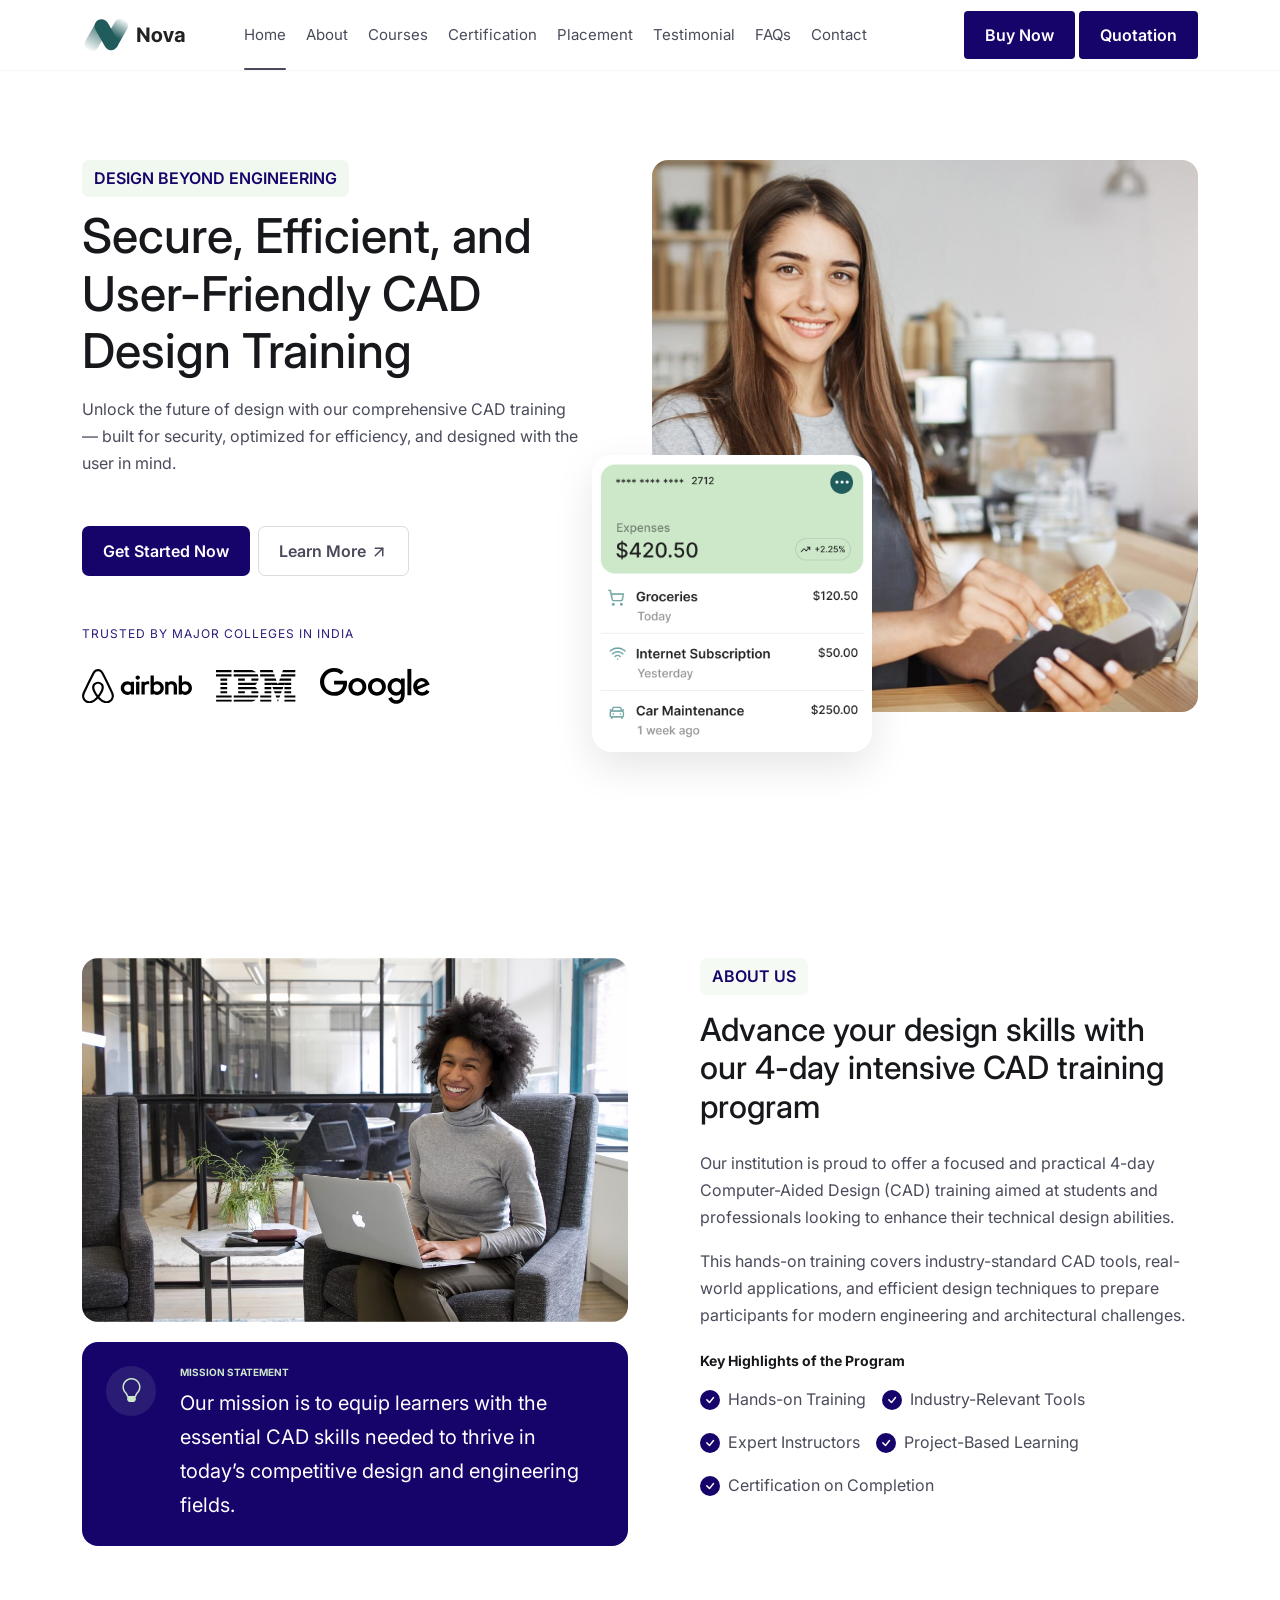
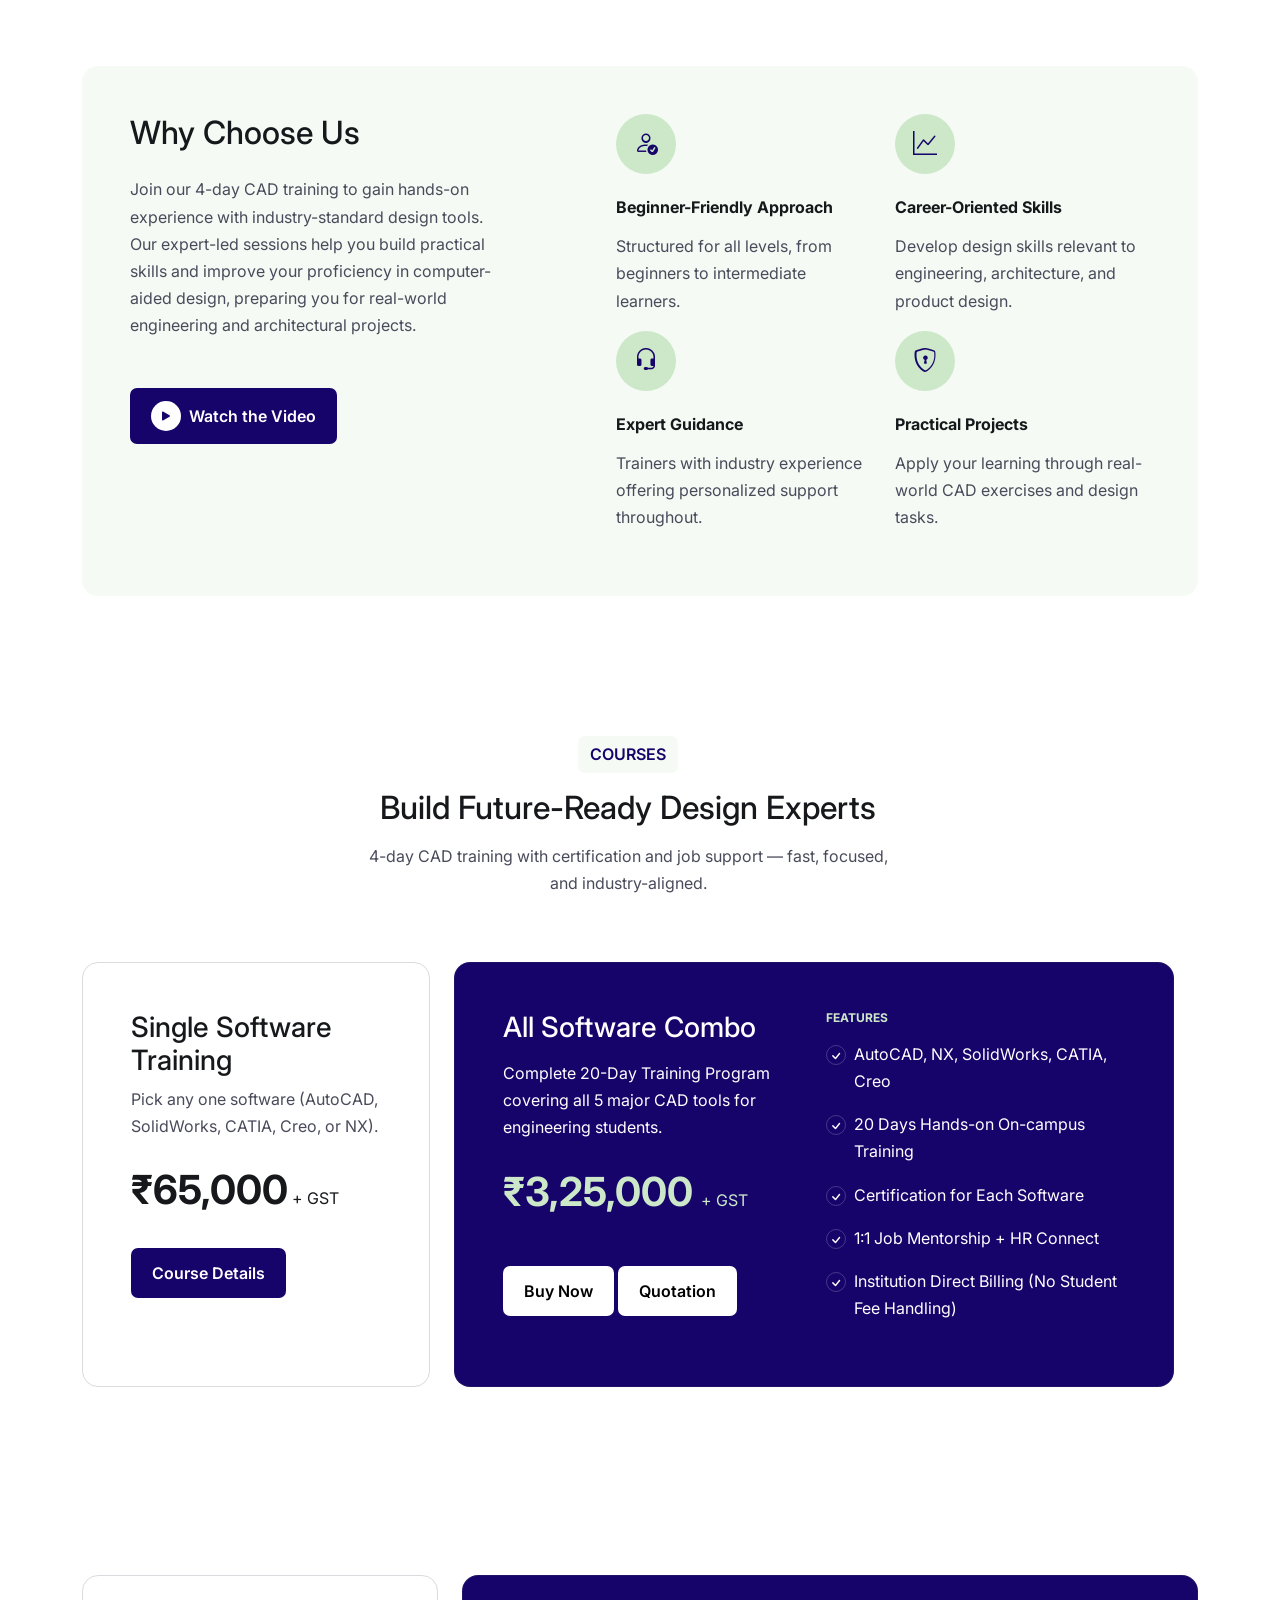
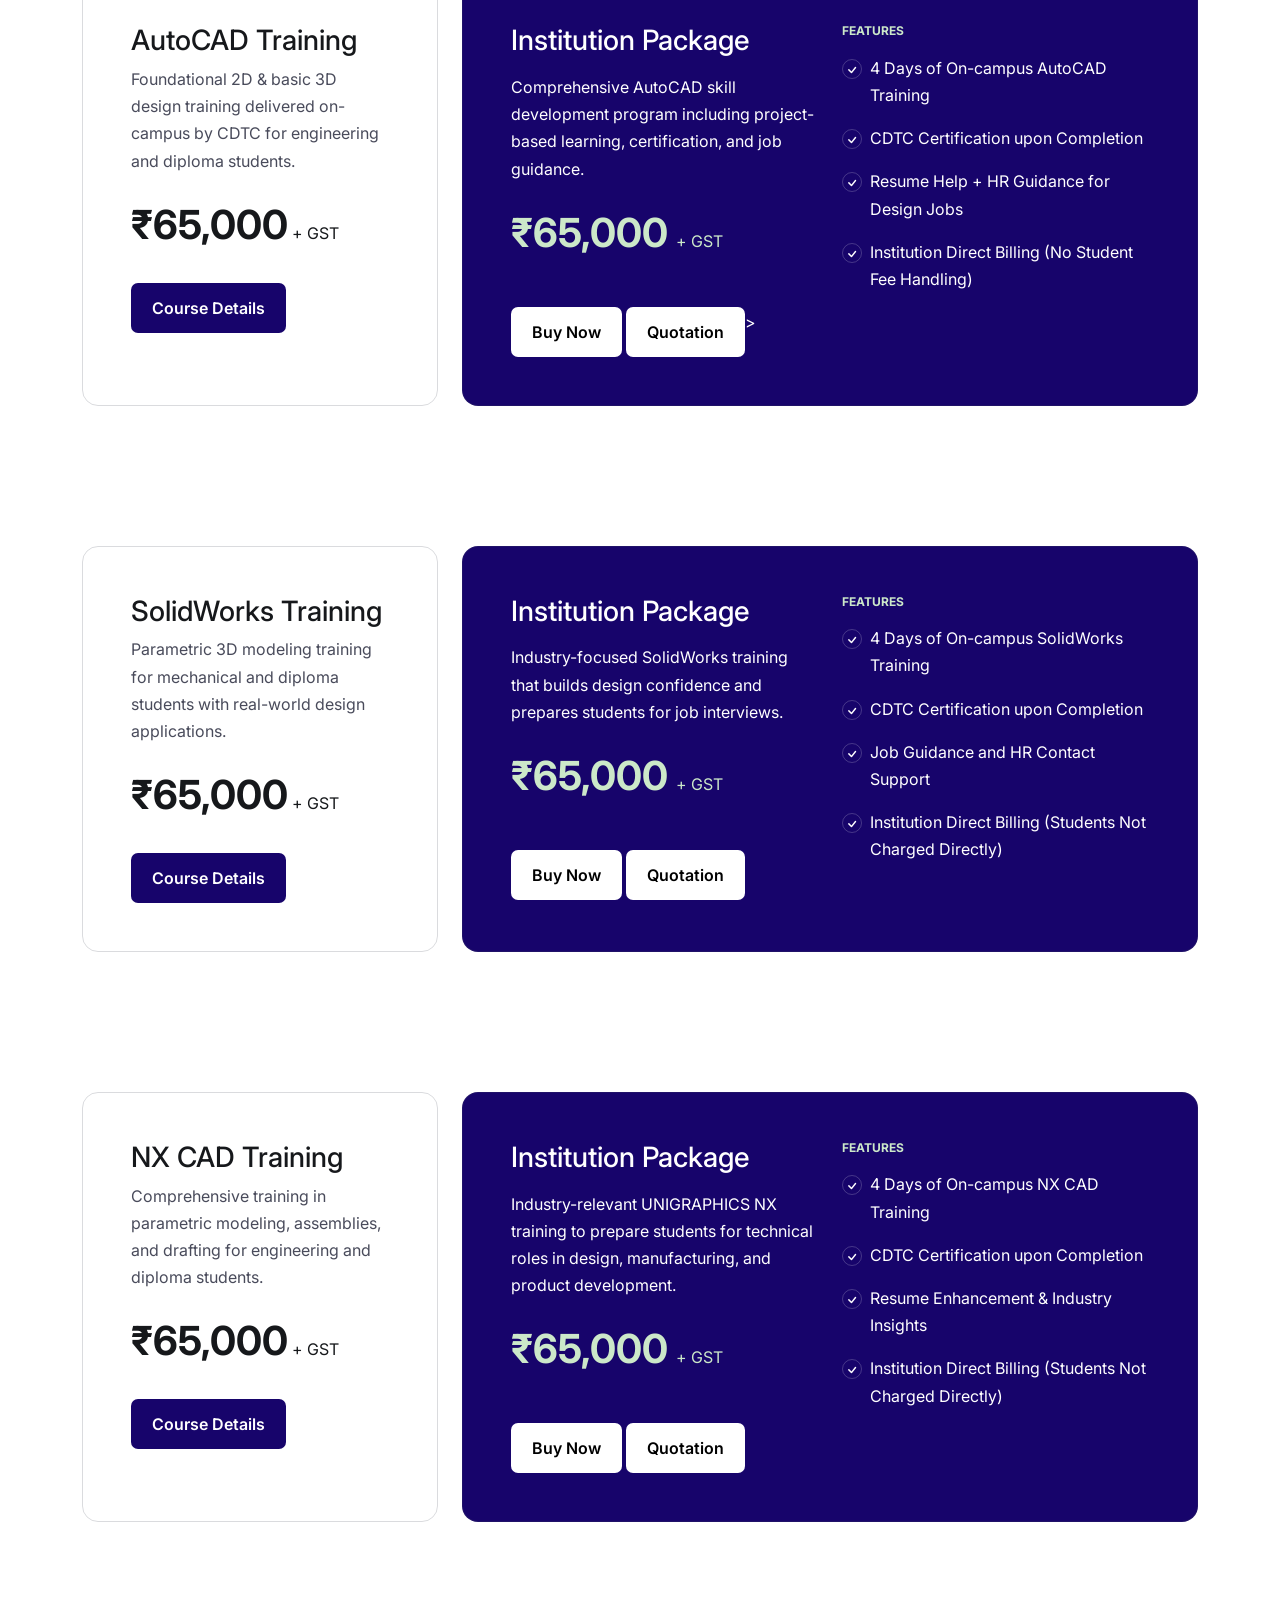
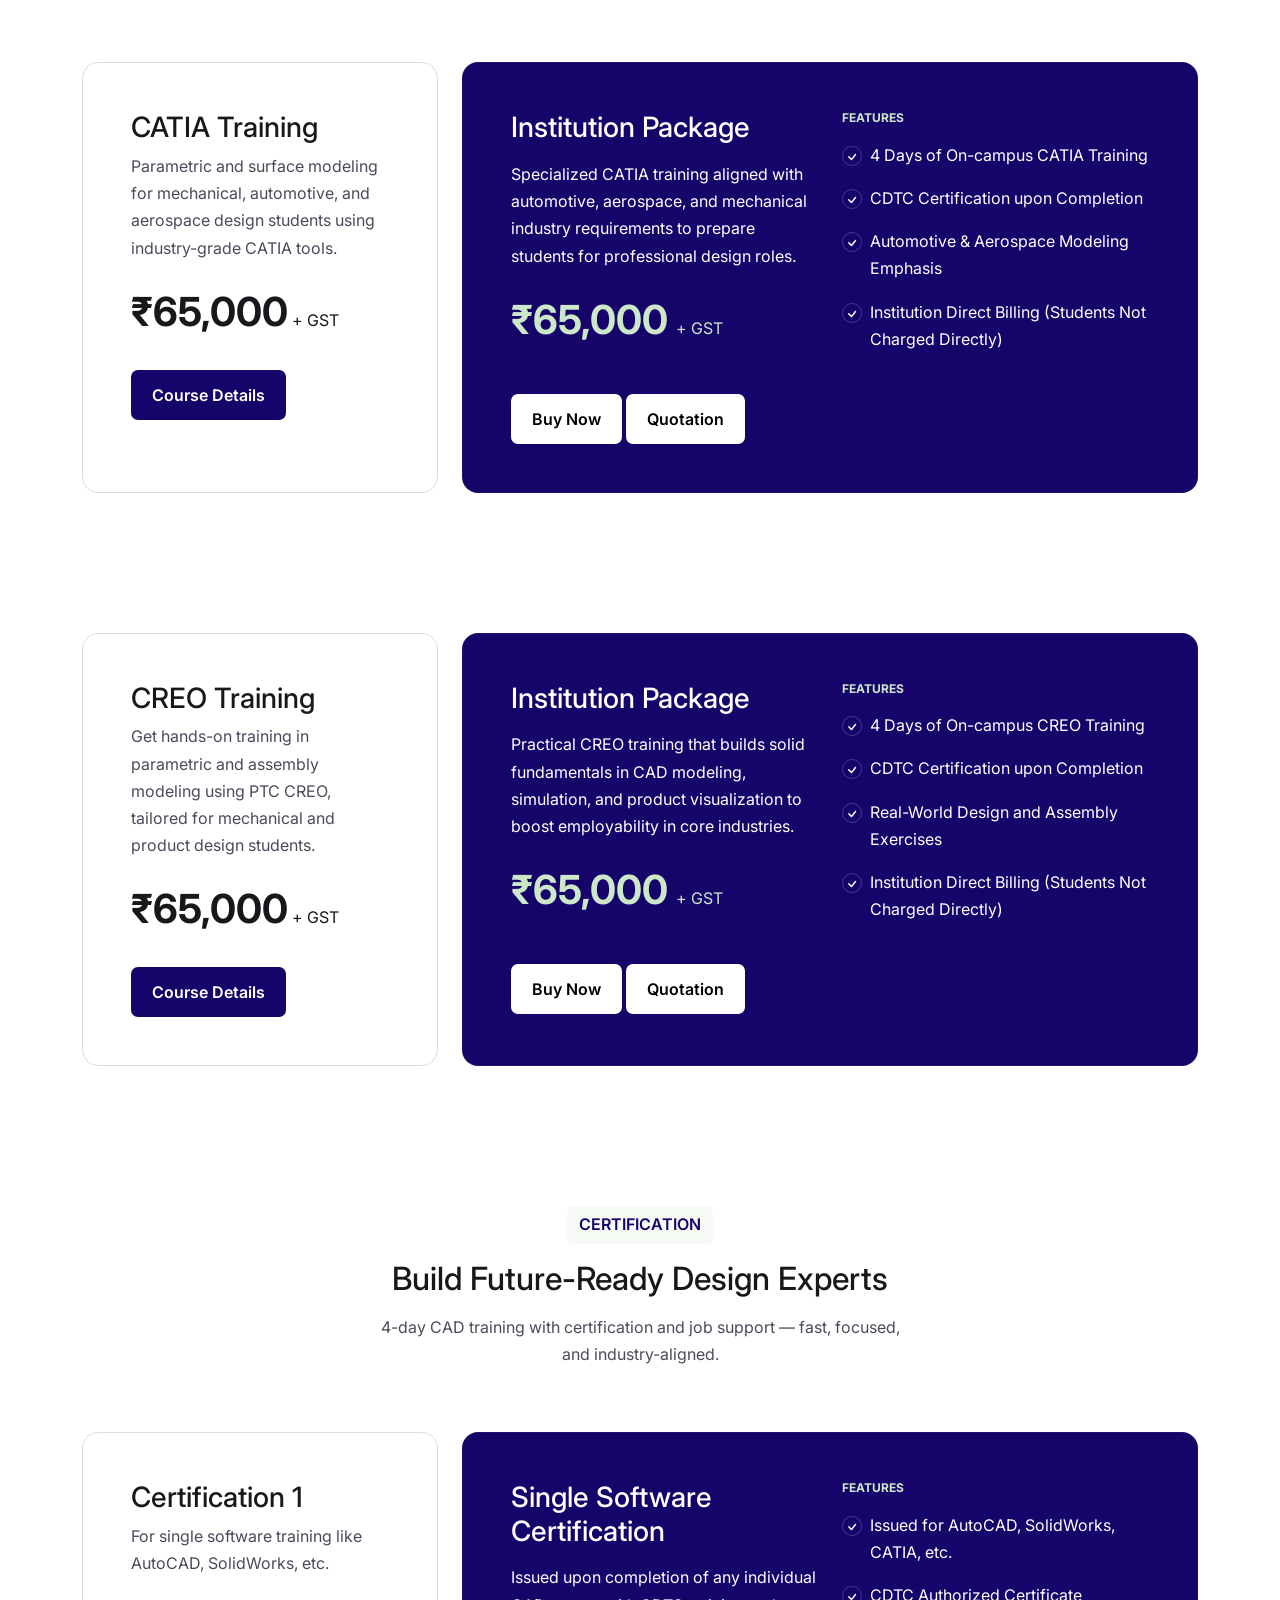
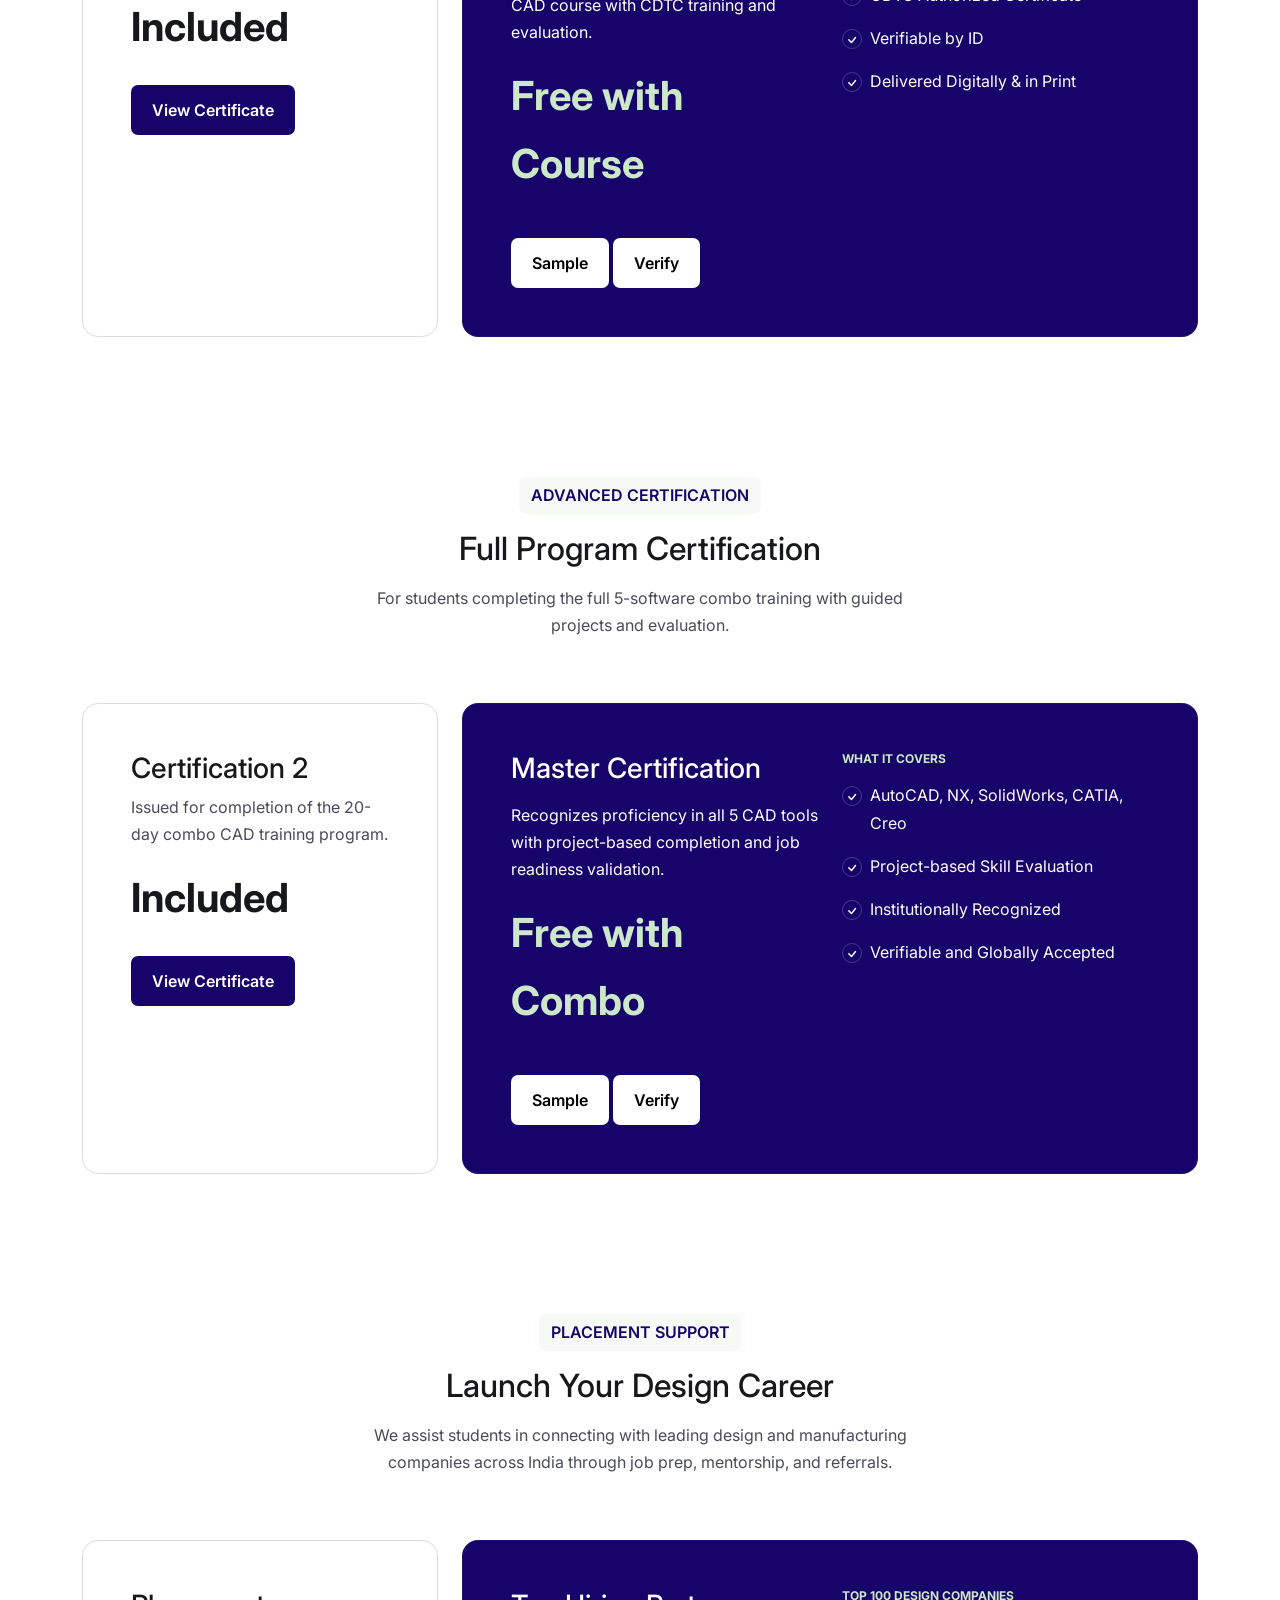
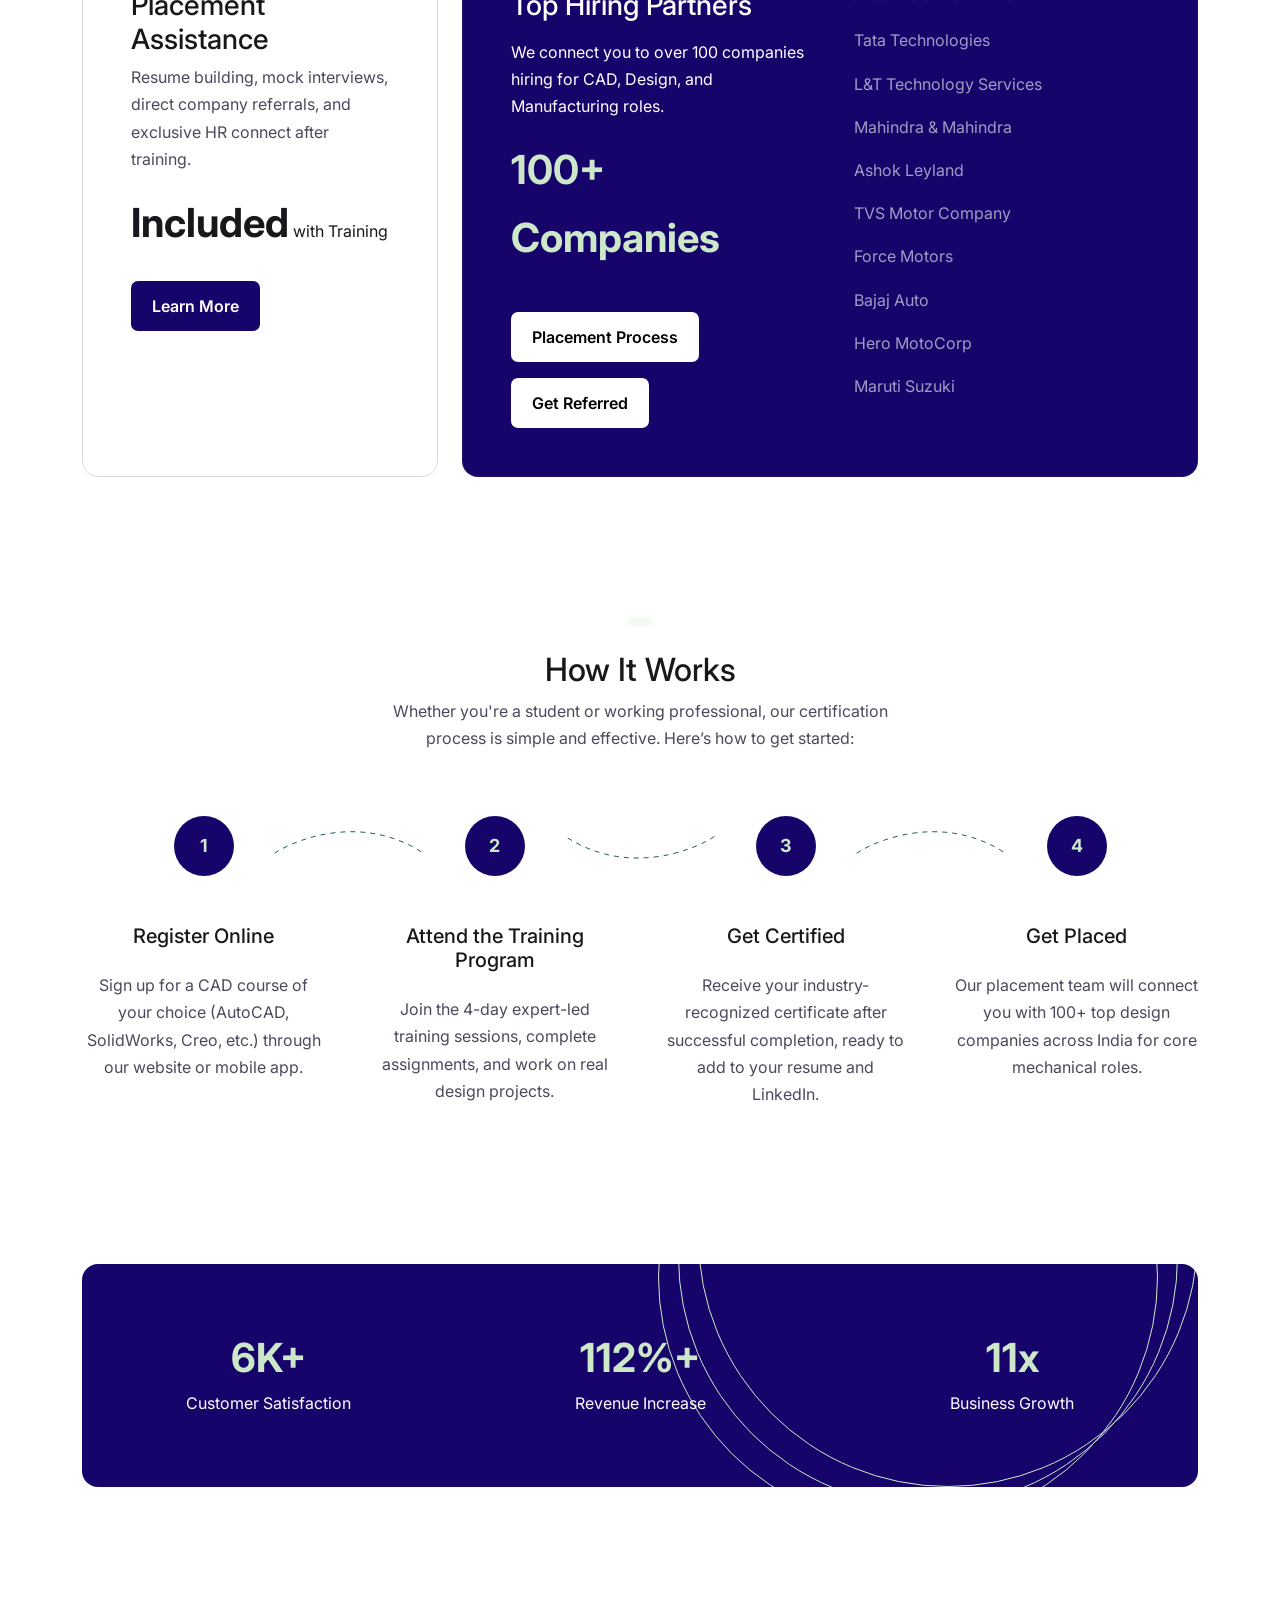
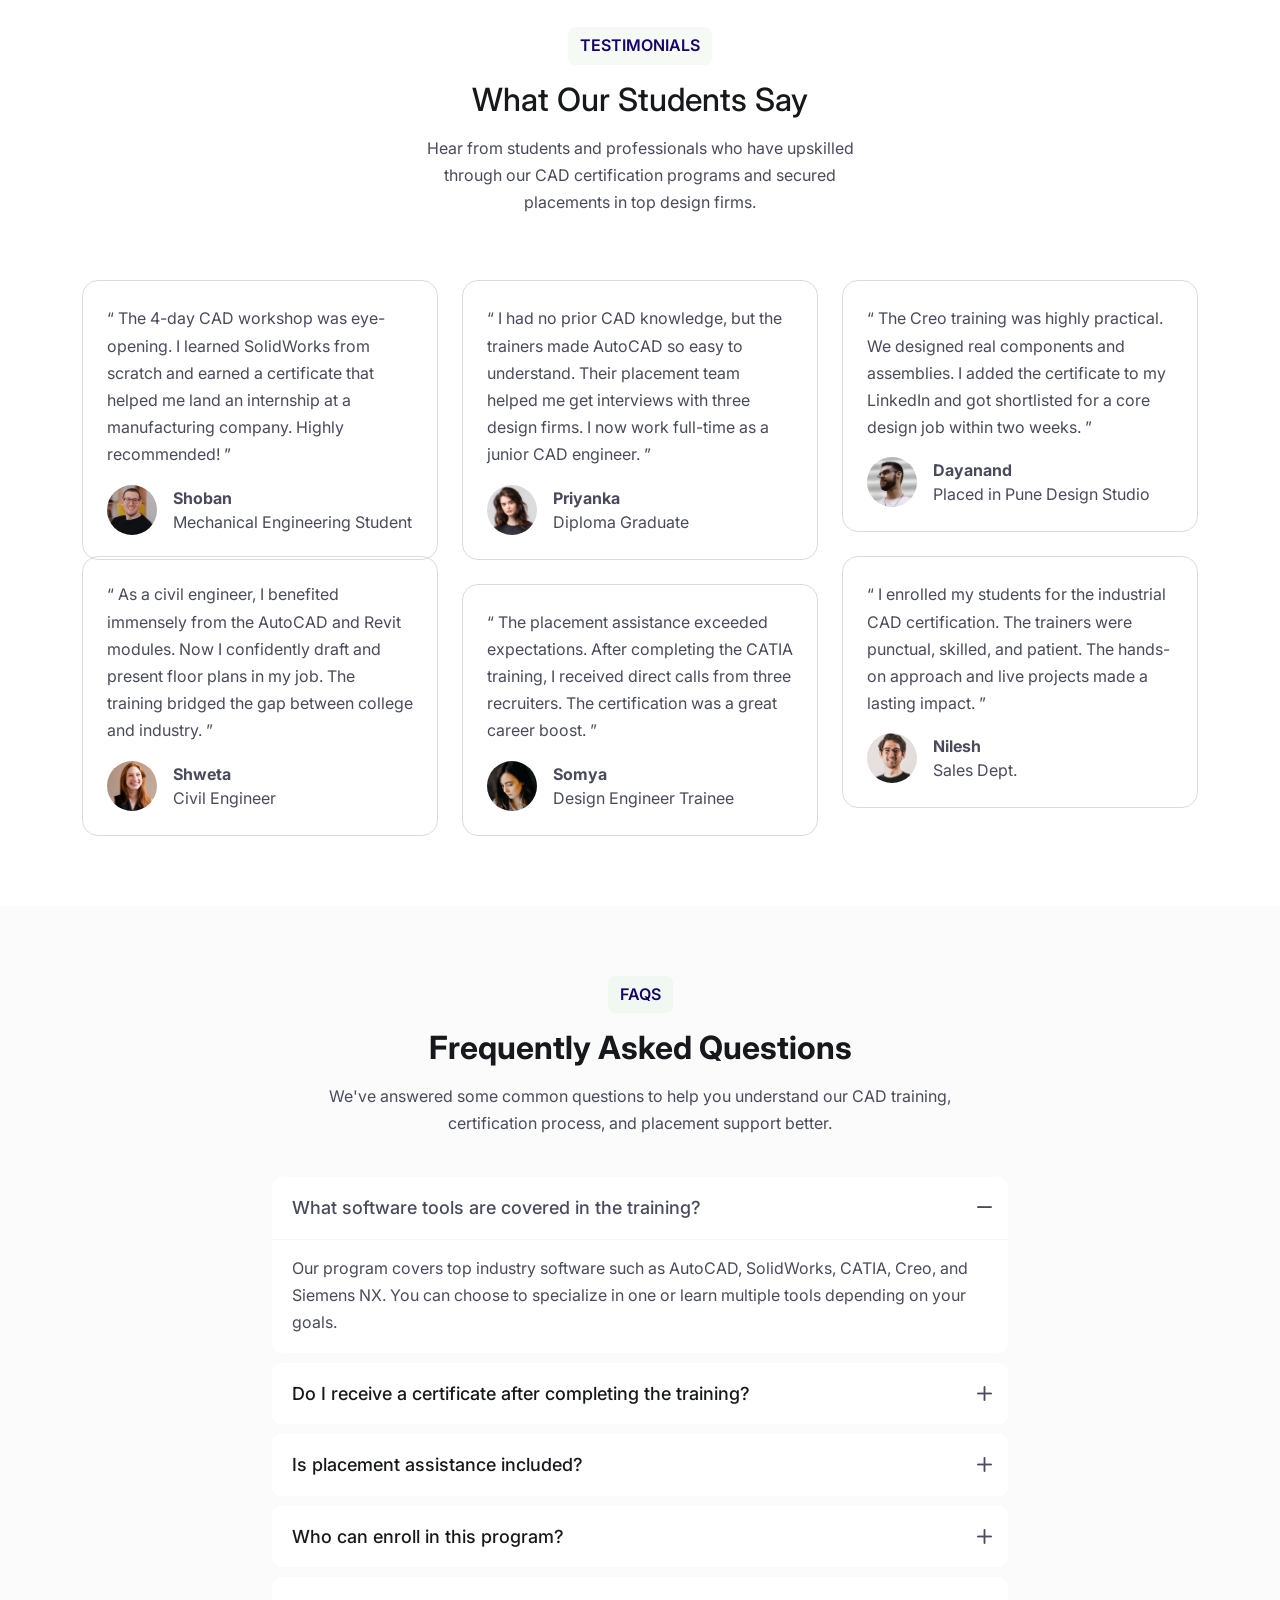
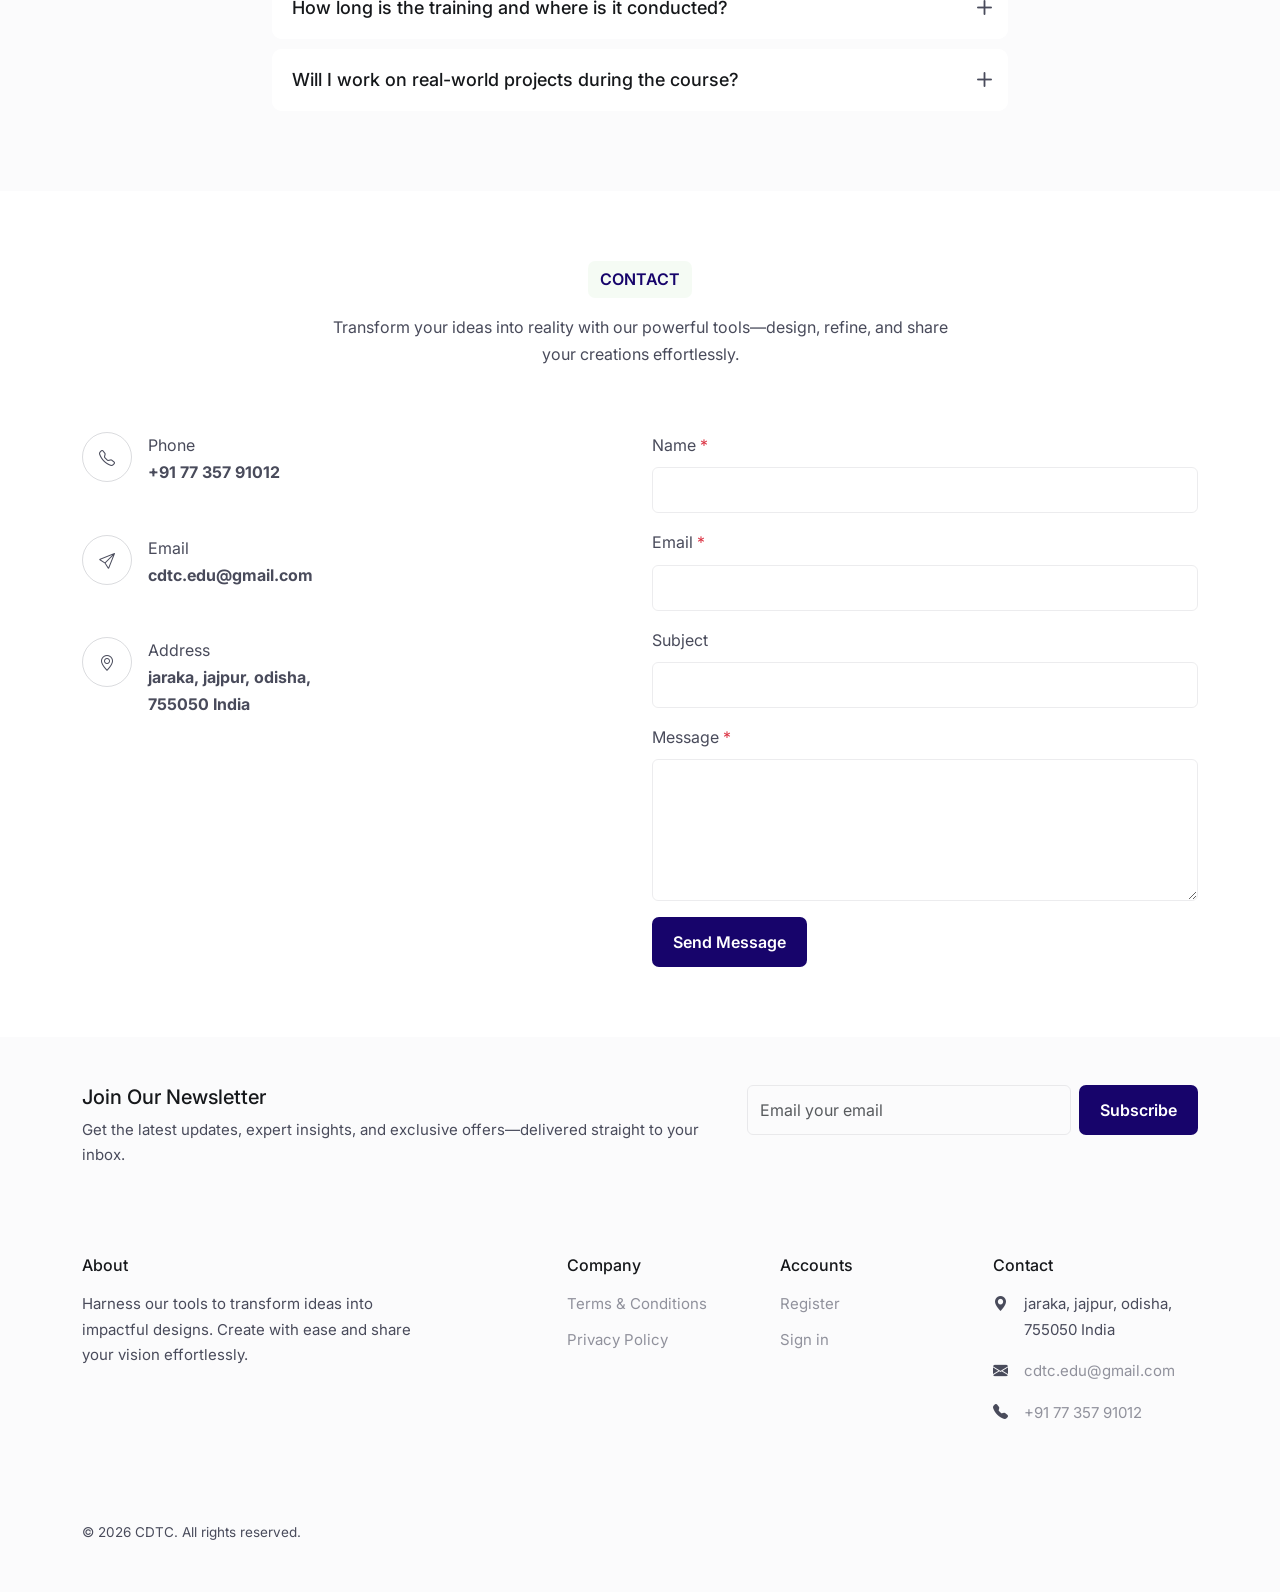
==== index.html @ 2bfc9a29 "change js reference" ====
<!DOCTYPE html>
<html lang="en">
  <head>
    <meta charset="utf-8">
    <meta name="viewport" content="width=device-width, initial-scale=1">
    <title> CDTC Official </title>
     
    <!-- ======= Google Font =======-->
    <link rel="preconnect" href="https://fonts.googleapis.com">
    <link rel="preconnect" href="https://fonts.gstatic.com" crossorigin="">
    <link href="https://fonts.googleapis.com/css2?family=Inter:wght@100..900&amp;display=swap" rel="stylesheet">
    <!-- End Google Font-->
    
    <!-- ======= Styles =======-->
    <link href="assets/vendors/bootstrap/bootstrap.min.css" rel="stylesheet">
    <link href="assets/vendors/bootstrap-icons/font/bootstrap-icons.min.css" rel="stylesheet">
    <link href="assets/vendors/glightbox/glightbox.min.css" rel="stylesheet">
    <link href="assets/vendors/swiper/swiper-bundle.min.css" rel="stylesheet">
    <link href="assets/vendors/aos/aos.css" rel="stylesheet">
    <!-- End Styles-->
    
    <!-- ======= Theme Style =======-->
    <link href="assets/css/style.css" rel="stylesheet">
    <!-- End Theme Style-->

  
    
    <!-- ======= Apply theme =======-->
    <script>
      // Apply the theme as early as possible to avoid flicker
      (function() {
      const storedTheme = localStorage.getItem('theme') || 'light';
      document.documentElement.setAttribute('data-bs-theme', storedTheme);
      })();
    </script>
  </head>
  <body>
    
    
    <!-- ======= Site Wrap =======-->
    <div class="site-wrap">
      
      
      <!-- ======= Header =======-->
      <header class="fbs__net-navbar navbar navbar-expand-lg dark" aria-label="freebootstrap.net navbar">
        <div class="container d-flex align-items-center justify-content-between">
          
          
          <!-- Start Logo-->
          <a class="navbar-brand w-auto" href="index.html">
            <!-- If you use a text logo, uncomment this if it is commented-->
            <!-- Vertex--> 
            
            <!-- If you plan to use an image logo, uncomment this if it is commented-->
            <!-- logo dark--><img class="logo dark img-fluid" src="assets/images/logo-dark.svg" alt="FreeBootstrap.net image placeholder"> 
            
            <!-- logo light--><img class="logo light img-fluid" src="assets/images/logo-light.svg" alt="FreeBootstrap.net image placeholder">
            
            </a>
          <!-- End Logo-->
          
          <!-- Start offcanvas-->
          <div class="offcanvas offcanvas-start w-75" id="fbs__net-navbars" tabindex="-1" aria-labelledby="fbs__net-navbarsLabel">
            
            
            <div class="offcanvas-header">
              <div class="offcanvas-header-logo">
            
                <a class="logo-link" id="fbs__net-navbarsLabel" href="index.html">
                  
                  
                  <!-- logo dark--><img class="logo dark img-fluid" src="assets/images/logo-dark.svg" alt="FreeBootstrap.net image placeholder"> 
                  
                  <!-- logo light--><img class="logo light img-fluid" src="assets/images/logo-light.svg" alt="FreeBootstrap.net image placeholder"></a>
                
              </div>
              <button class="btn-close btn-close-black" type="button" data-bs-dismiss="offcanvas" aria-label="Close"></button>
            </div>
            
            <div class="offcanvas-body align-items-lg-center">
              <ul class="navbar-nav nav me-auto ps-lg-5 mb-2 mb-lg-0">
                <li class="nav-item"><a class="nav-link scroll-link active" aria-current="page" href="#home">Home</a></li>
                <li class="nav-item"><a class="nav-link scroll-link" href="#about">About</a></li>
                <li class="nav-item"><a class="nav-link scroll-link" href="#course">Courses</a></li>
                <li class="nav-item"><a class="nav-link scroll-link" href="#certification">Certification</a></li>
                <li class="nav-item"><a class="nav-link scroll-link" href="#placement">Placement</a></li>
                <li class="nav-item"><a class="nav-link scroll-link" href="#testimonial">Testimonial</a></li>
                <li class="nav-item"><a class="nav-link scroll-link" href="#faqs">FAQs</a></li>
                <li class="nav-item"><a class="nav-link scroll-link" href="#contact">Contact</a></li>
              </ul>
            </div>
          </div>
          <!-- End offcanvas-->
          
          <div class="ms-auto w-auto">
            
            
            <div class="header-social d-flex align-items-center gap-1"><a class="btn btn-primary py-2" href="#">Buy Now</a>
            <div class="header-social d-flex align-items-center gap-1"><a class="btn btn-primary py-2" href="./assets/pages/quotation.html">Quotation</a>
              
              <button class="fbs__net-navbar-toggler justify-content-center align-items-center ms-auto" data-bs-toggle="offcanvas" data-bs-target="#fbs__net-navbars" aria-controls="fbs__net-navbars" aria-label="Toggle navigation" aria-expanded="false">
                <svg class="fbs__net-icon-menu" xmlns="http://www.w3.org/2000/svg" width="24" height="24" viewbox="0 0 24 24" fill="none" stroke="currentColor" stroke-width="2" stroke-linecap="round" stroke-linejoin="round">
                  <line x1="21" x2="3" y1="6" y2="6"></line>
                  <line x1="15" x2="3" y1="12" y2="12"></line>
                  <line x1="17" x2="3" y1="18" y2="18"></line>
                </svg>
                <svg class="fbs__net-icon-close" xmlns="http://www.w3.org/2000/svg" width="24" height="24" viewbox="0 0 24 24" fill="none" stroke="currentColor" stroke-width="2" stroke-linecap="round" stroke-linejoin="round">
                  <path d="M18 6 6 18"></path>
                  <path d="m6 6 12 12"></path>
                </svg>
              </button>
              
            </div>
            
          </div>
        </div>
      </header>
      <!-- End Header-->
      
      <!-- ======= Main =======-->
      <main>
        
        
        <!-- ======= Hero =======-->
        <section class="hero__v6 section" id="home">
          <div class="container">
            <div class="row">
              <div class="col-lg-6 mb-4 mb-lg-0">
                <div class="row">
                  <div class="col-lg-11"><span class="hero-subtitle text-uppercase fs-6" data-aos="fade-up" data-aos-delay="0">Design Beyond Engineering</span>
                    <h1 class="hero-title mb-3" data-aos="fade-up" data-aos-delay="100">Secure, Efficient, and User-Friendly CAD Design Training</h1>
                    <p class="hero-description mb-4 mb-lg-5" data-aos="fade-up" data-aos-delay="200">
                      Unlock the future of design with our comprehensive CAD training — built for security, optimized for efficiency, and designed with the user in mind.</p>
                    <div class="cta d-flex gap-2 mb-4 mb-lg-5" data-aos="fade-up" data-aos-delay="300"><a class="btn" href="#">Get Started Now</a><a class="btn btn-white-outline" href="#">Learn More 
                        <svg class="lucide lucide-arrow-up-right" xmlns="http://www.w3.org/2000/svg" width="18" height="18" viewbox="0 0 24 24" fill="none" stroke="currentColor" stroke-width="2" stroke-linecap="round" stroke-linejoin="round">
                          <path d="M7 7h10v10"></path>
                          <path d="M7 17 17 7"></path>
                        </svg></a></div>
                    <div class="logos mb-4" data-aos="fade-up" data-aos-delay="400"><span class="logos-title text-uppercase mb-4 d-block">Trusted by major colleges in india</span>
                      <div class="logos-images d-flex gap-4 align-items-center"><img class="img-fluid js-img-to-inline-svg" src="assets/images/logo/actual-size/logo-air-bnb__black.svg" alt="Company 1" style="width: 110px;"><img class="img-fluid js-img-to-inline-svg" src="assets/images/logo/actual-size/logo-ibm__black.svg" alt="Company 2" style="width: 80px;">
                        <img class="img-fluid js-img-to-inline-svg" src="assets/images/logo/actual-size/logo-google__black.svg" alt="Company 3" style="width: 110px;"></div>
                    </div>
                  </div>
                </div>
              </div>
              <div class="col-lg-6">
                <div class="hero-img"><img class="img-card img-fluid" src="assets/images/card-expenses.png" alt="Image card" data-aos="fade-down" data-aos-delay="600">
                  <img class="img-main img-fluid rounded-4" src="assets/images/hero-img-1-min.jpg" alt="Hero Image" data-aos="fade-in" data-aos-delay="500"></div>
              </div>
            </div>
          </div>
          <!-- End Hero-->
        </section>
        <!-- End Hero-->
        
        <!-- ======= About =======-->
      <section class="about__v4 section" id="about">
        <div class="container">
          <div class="row">
            <div class="col-md-6 order-md-2">
              <div class="row justify-content-end">
                <div class="col-md-11 mb-4 mb-md-0"><span class="subtitle text-uppercase mb-3 fs-6" data-aos="fade-up"
                    data-aos-delay="0">About us</span>
                  <h2 class="mb-4" data-aos="fade-up" data-aos-delay="100">Advance your design skills with our 4-day intensive
                    CAD training program</h2>
                  <div data-aos="fade-up" data-aos-delay="200">
                    <p>Our institution is proud to offer a focused and practical 4-day Computer-Aided Design (CAD) training
                      aimed at students and professionals looking to enhance their technical design abilities.</p>
                    <p>This hands-on training covers industry-standard CAD tools, real-world applications, and efficient
                      design techniques to prepare participants for modern engineering and architectural challenges.</p>
                  </div>
                  <h4 class="small fw-bold mt-4 mb-3" data-aos="fade-up" data-aos-delay="300">Key Highlights of the Program
                  </h4>
                  <ul class="d-flex flex-row flex-wrap list-unstyled gap-3 features" data-aos="fade-up" data-aos-delay="400">
                    <li class="d-flex align-items-center gap-2"><span class="icon rounded-circle text-center"><i
                          class="bi bi-check"></i></span><span class="text">Hands-on Training</span></li>
                    <li class="d-flex align-items-center gap-2"><span class="icon rounded-circle text-center"><i
                          class="bi bi-check"></i></span><span class="text">Industry-Relevant Tools</span></li>
                    <li class="d-flex align-items-center gap-2"><span class="icon rounded-circle text-center"><i
                          class="bi bi-check"></i></span><span class="text">Expert Instructors</span></li>
                    <li class="d-flex align-items-center gap-2"><span class="icon rounded-circle text-center"><i
                          class="bi bi-check"></i></span><span class="text">Project-Based Learning</span></li>
                    <li class="d-flex align-items-center gap-2"><span class="icon rounded-circle text-center"><i
                          class="bi bi-check"></i></span><span class="text">Certification on Completion</span></li>
                  </ul>
                </div>
              </div>
            </div>
            <div class="col-md-6">
              <div class="img-wrap position-relative"><img class="img-fluid rounded-4" src="assets/images/about_2-min.jpg"
                  alt="CAD training image" data-aos="fade-up" data-aos-delay="0">
                <div class="mission-statement p-4 rounded-4 d-flex gap-4" data-aos="fade-up" data-aos-delay="100">
                  <div class="mission-icon text-center rounded-circle"><i class="bi bi-lightbulb fs-4"></i></div>
                  <div>
                    <h3 class="text-uppercase fw-bold">Mission Statement</h3>
                    <p class="fs-5 mb-0">Our mission is to equip learners with the essential CAD skills needed to thrive in
                      today’s competitive design and engineering fields.</p>
                  </div>
                </div>
              </div>
            </div>
          </div>
        </div>
      </section>

        <!-- End About-->
        
        <!-- ======= Features =======-->
  <section class="section features__v2" id="features">
    <div class="container">
      <div class="row">
        <div class="col-12">
          <div class="d-lg-flex p-5 rounded-4 content" data-aos="fade-in" data-aos-delay="0">
            <div class="row">
              <div class="col-lg-5 mb-5 mb-lg-0" data-aos="fade-up" data-aos-delay="0">
                <div class="row">
                  <div class="col-lg-11">
                    <div class="h-100 flex-column justify-content-between d-flex">
                      <div>
                        <h2 class="mb-4">Why Choose Us</h2>
                        <p class="mb-5">Join our 4-day CAD training to gain hands-on experience with industry-standard
                          design tools. Our expert-led sessions help you build practical skills and improve your
                          proficiency in computer-aided design, preparing you for real-world engineering and architectural
                          projects.</p>
                      </div>
                      <div class="align-self-start"><a
                          class="glightbox btn btn-play d-inline-flex align-items-center gap-2"
                          href="https://www.youtube.com/watch?v=DQx96G4yHd8" data-gallery="video"><i
                            class="bi bi-play-fill"></i> Watch the Video</a></div>
                    </div>
                  </div>
                </div>
              </div>
              <div class="col-lg-7">
                <div class="row justify-content-end">
                  <div class="col-lg-11">
                    <div class="row">
                      <div class="col-sm-6" data-aos="fade-up" data-aos-delay="0">
                        <div class="icon text-center mb-4"><i class="bi bi-person-check fs-4"></i></div>
                        <h3 class="fs-6 fw-bold mb-3">Beginner-Friendly Approach</h3>
                        <p>Structured for all levels, from beginners to intermediate learners.</p>
                      </div>
                      <div class="col-sm-6" data-aos="fade-up" data-aos-delay="100">
                        <div class="icon text-center mb-4"><i class="bi bi-graph-up fs-4"></i></div>
                        <h3 class="fs-6 fw-bold mb-3">Career-Oriented Skills</h3>
                        <p>Develop design skills relevant to engineering, architecture, and product design.</p>
                      </div>
                      <div class="col-sm-6" data-aos="fade-up" data-aos-delay="200">
                        <div class="icon text-center mb-4"><i class="bi bi-headset fs-4"></i></div>
                        <h3 class="fs-6 fw-bold mb-3">Expert Guidance</h3>
                        <p>Trainers with industry experience offering personalized support throughout.</p>
                      </div>
                      <div class="col-sm-6" data-aos="fade-up" data-aos-delay="300">
                        <div class="icon text-center mb-4"><i class="bi bi-shield-lock fs-4"></i></div>
                        <h3 class="fs-6 fw-bold mb-3">Practical Projects</h3>
                        <p>Apply your learning through real-world CAD exercises and design tasks.</p>
                      </div>
                    </div>
                  </div>
                </div>
              </div>
            </div>
          </div>
        </div>
      </div>
    </div>
  </section>

    <!-- ===============================================================================================================================================
      COURSES
    =============================================================================================================================================== -->

  <section class="section pricing__v2" id="course">
    <div class="container">
      <div class="row mb-5">
        <div class="row mb-5">
          <div class="col-md-6 mx-auto text-center">
            <span class="subtitle text-uppercase mb-3 fs-6">Courses</span>
            <h2 class="mb-3">Build Future-Ready Design Experts</h2>
            <p>4-day CAD training with certification and job support — fast, focused, and industry-aligned.</p>
          </div>
        </div>
  
        <div class="row">
          <!-- Left Card: Single Software Training -->
          <div class="col-md-4 mb-4 mb-md-0" data-aos="fade-up" data-aos-delay="300">
            <div class="p-5 rounded-4 price-table h-100">
              <h3>Single Software Training</h3>
              <p>Pick any one software (AutoCAD, SolidWorks, CATIA, Creo, or NX).</p>
              <div class="price mb-4"><strong>₹65,000</strong><span> + GST</span></div>
              <div><a class="btn" href="#">Course Details</a></div>
            </div>
          </div>
  
          <!-- Right Card: All Software Combo -->
          <div class="col-md-8" data-aos="fade-up" data-aos-delay="400">
            <div class="p-5 rounded-4 price-table popular h-100">
              <div class="row">
                <div class="col-md-6">
                  <h3 class="mb-3">All Software Combo</h3>
                  <p>Complete 20-Day Training Program covering all 5 major CAD tools for engineering students.</p>
                  <div class="price mb-4"><strong class="me-1">₹3,25,000</strong><span> + GST</span></div>
                  <div>
                    <a class="btn btn-white hover-outline mt-3" href="#">Buy Now</a>
                    <a class="btn btn-white hover-outline mt-3" href="./assets/pages/quotation.html">Quotation</a>
                  </div>
                </div>
                <div class="col-md-6 pricing-features">
                  <h4 class="text-uppercase fw-bold mb-3">Features</h4>
                  <ul class="list-unstyled d-flex flex-column gap-3">
                    <li class="d-flex gap-2 align-items-start mb-0">
                      <span class="icon rounded-circle position-relative mt-1">
                        <i class="bi bi-check"></i>
                      </span><span>AutoCAD, NX, SolidWorks, CATIA, Creo</span>
                    </li>
                    <li class="d-flex gap-2 align-items-start mb-0">
                      <span class="icon rounded-circle position-relative mt-1">
                        <i class="bi bi-check"></i>
                      </span><span>20 Days Hands-on On-campus Training</span>
                    </li>
                    <li class="d-flex gap-2 align-items-start mb-0">
                      <span class="icon rounded-circle position-relative mt-1">
                        <i class="bi bi-check"></i>
                      </span><span>Certification for Each Software</span>
                    </li>
                    <li class="d-flex gap-2 align-items-start mb-0">
                      <span class="icon rounded-circle position-relative mt-1">
                        <i class="bi bi-check"></i>
                      </span><span>1:1 Job Mentorship + HR Connect</span>
                    </li>
                    <li class="d-flex gap-2 align-items-start mb-0">
                      <span class="icon rounded-circle position-relative mt-1">
                        <i class="bi bi-check"></i>
                      </span><span>Institution Direct Billing (No Student Fee Handling)</span>
                    </li>
                  </ul>
                </div>
              </div>
            </div>
          </div>
          <!-- End of Right Card -->
        </div>
      </div>
    </div>
  </section>


         <!-- AUTO CAD -->
    <section class="section pricing__v2" id="pricing">
      <div class="container">
      
        <div class="row">
          <div class="col-md-4 mb-4 mb-md-0" data-aos="fade-up" data-aos-delay="300">
            <div class="p-5 rounded-4 price-table h-100">
              <h3>AutoCAD Training</h3>
              <p>Foundational 2D & basic 3D design training delivered on-campus by CDTC for engineering and diploma
                students.</p>
              <div class="price mb-4"><strong>₹65,000</strong><span> + GST</span></div>
              <div><a class="btn" href="#">Course Details</a></div>
            </div>
          </div>
          <div class="col-md-8" data-aos="fade-up" data-aos-delay="400">
            <div class="p-5 rounded-4 price-table popular h-100">
              <div class="row">
                <div class="col-md-6">
                  <h3 class="mb-3">Institution Package</h3>
                  <p>Comprehensive AutoCAD skill development program including project-based learning, certification, and
                    job guidance.</p>
                  <div class="price mb-4"><strong class="me-1">₹65,000</strong><span> + GST</span></div>
                  <div>
                      <a class="btn btn-white hover-outline mt-3" href="#">Buy Now</a>
                      <a class="btn btn-white hover-outline mt-3" href="./assets/pages/quotation.html">Quotation</a>>
                  </div>
                </div>
                <div class="col-md-6 pricing-features">
                  <h4 class="text-uppercase fw-bold mb-3">Features</h4>
                  <ul class="list-unstyled d-flex flex-column gap-3">
                    <li class="d-flex gap-2 align-items-start mb-0">
                      <span class="icon rounded-circle position-relative mt-1">
                        <i class="bi bi-check"></i>
                      </span><span>4 Days of On-campus AutoCAD Training</span>
                    </li>
                    <li class="d-flex gap-2 align-items-start mb-0">
                      <span class="icon rounded-circle position-relative mt-1">
                        <i class="bi bi-check"></i>
                      </span><span>CDTC Certification upon Completion</span>
                    </li>
                    <li class="d-flex gap-2 align-items-start mb-0">
                      <span class="icon rounded-circle position-relative mt-1">
                        <i class="bi bi-check"></i>
                      </span><span>Resume Help + HR Guidance for Design Jobs</span>
                    </li>
                    <li class="d-flex gap-2 align-items-start mb-0">
                      <span class="icon rounded-circle position-relative mt-1">
                        <i class="bi bi-check"></i>
                      </span><span>Institution Direct Billing (No Student Fee Handling)</span>
                    </li>
                  </ul>
                </div>
              </div>
            </div>
          </div>
        </div>
      </div>
    </section>


    <!-- Solid Works -->

     <section class="section pricing__v2" id="pricing">
  <div class="container">

    <div class="row">
      <div class="col-md-4 mb-4 mb-md-0" data-aos="fade-up" data-aos-delay="300">
        <div class="p-5 rounded-4 price-table h-100">
          <h3>SolidWorks Training</h3>
          <p>Parametric 3D modeling training for mechanical and diploma students with real-world design applications.</p>
          <div class="price mb-4"><strong>₹65,000</strong><span> + GST</span></div>
          <div><a class="btn" href="#">Course Details</a></div>
        </div>
      </div>
      <div class="col-md-8" data-aos="fade-up" data-aos-delay="400">
        <div class="p-5 rounded-4 price-table popular h-100">
          <div class="row">
            <div class="col-md-6">
              <h3 class="mb-3">Institution Package</h3>
              <p>Industry-focused SolidWorks training that builds design confidence and prepares students for job interviews.</p>
              <div class="price mb-4"><strong class="me-1">₹65,000</strong><span> + GST</span></div>
              <div>
                  <a class="btn btn-white hover-outline mt-3" href="#">Buy Now</a>
                  <a class="btn btn-white hover-outline mt-3" href="./assets/pages/quotation.html">Quotation</a>
              </div>
            </div>
            <div class="col-md-6 pricing-features">
              <h4 class="text-uppercase fw-bold mb-3">Features</h4>
              <ul class="list-unstyled d-flex flex-column gap-3">
                <li class="d-flex gap-2 align-items-start mb-0">
                  <span class="icon rounded-circle position-relative mt-1">
                    <i class="bi bi-check"></i>
                  </span><span>4 Days of On-campus SolidWorks Training</span>
                </li>
                <li class="d-flex gap-2 align-items-start mb-0">
                  <span class="icon rounded-circle position-relative mt-1">
                    <i class="bi bi-check"></i>
                  </span><span>CDTC Certification upon Completion</span>
                </li>
                <li class="d-flex gap-2 align-items-start mb-0">
                  <span class="icon rounded-circle position-relative mt-1">
                    <i class="bi bi-check"></i>
                  </span><span>Job Guidance and HR Contact Support</span>
                </li>
                <li class="d-flex gap-2 align-items-start mb-0">
                  <span class="icon rounded-circle position-relative mt-1">
                    <i class="bi bi-check"></i>
                  </span><span>Institution Direct Billing (Students Not Charged Directly)</span>
                </li>
              </ul>
            </div>
          </div>
        </div>
      </div>
    </div>
  </div>
</section>

<!-- UNIGRAPHICS NX -->

<section class="section pricing__v2" id="pricing-nx">
  <div class="container">

    <div class="row">
      <div class="col-md-4 mb-4 mb-md-0" data-aos="fade-up" data-aos-delay="300">
        <div class="p-5 rounded-4 price-table h-100">
          <h3>NX CAD Training</h3>
          <p>Comprehensive training in parametric modeling, assemblies, and drafting for engineering and diploma
            students.</p>
          <div class="price mb-4"><strong>₹65,000</strong><span> + GST</span></div>
          <div><a class="btn" href="#">Course Details</a></div>
        </div>
      </div>
      <div class="col-md-8" data-aos="fade-up" data-aos-delay="400">
        <div class="p-5 rounded-4 price-table popular h-100">
          <div class="row">
            <div class="col-md-6">
              <h3 class="mb-3">Institution Package</h3>
              <p>Industry-relevant UNIGRAPHICS NX training to prepare students for technical roles in design,
                manufacturing, and product development.</p>
              <div class="price mb-4"><strong class="me-1">₹65,000</strong><span> + GST</span></div>
              <div>
                  <a class="btn btn-white hover-outline mt-3" href="#">Buy Now</a>
                  <a class="btn btn-white hover-outline mt-3"href="./assets/pages/quotation.html">Quotation</a>
              </div>
            </div>
            <div class="col-md-6 pricing-features">
              <h4 class="text-uppercase fw-bold mb-3">Features</h4>
              <ul class="list-unstyled d-flex flex-column gap-3">
                <li class="d-flex gap-2 align-items-start mb-0">
                  <span class="icon rounded-circle position-relative mt-1">
                    <i class="bi bi-check"></i>
                  </span><span>4 Days of On-campus NX CAD Training</span>
                </li>
                <li class="d-flex gap-2 align-items-start mb-0">
                  <span class="icon rounded-circle position-relative mt-1">
                    <i class="bi bi-check"></i>
                  </span><span>CDTC Certification upon Completion</span>
                </li>
                <li class="d-flex gap-2 align-items-start mb-0">
                  <span class="icon rounded-circle position-relative mt-1">
                    <i class="bi bi-check"></i>
                  </span><span>Resume Enhancement & Industry Insights</span>
                </li>
                <li class="d-flex gap-2 align-items-start mb-0">
                  <span class="icon rounded-circle position-relative mt-1">
                    <i class="bi bi-check"></i>
                  </span><span>Institution Direct Billing (Students Not Charged Directly)</span>
                </li>
              </ul>
            </div>
          </div>
        </div>
      </div>
    </div>
  </div>
</section>

<!-- CATIA -->

<section class="section pricing__v2" id="pricing-catia">
  <div class="container">

    <div class="row">
      <div class="col-md-4 mb-4 mb-md-0" data-aos="fade-up" data-aos-delay="300">
        <div class="p-5 rounded-4 price-table h-100">
          <h3>CATIA Training</h3>
          <p>Parametric and surface modeling for mechanical, automotive, and aerospace design students using
            industry-grade CATIA tools.</p>
          <div class="price mb-4"><strong>₹65,000</strong><span> + GST</span></div>
          <div><a class="btn" href="#">Course Details</a></div>
        </div>
      </div>
      <div class="col-md-8" data-aos="fade-up" data-aos-delay="400">
        <div class="p-5 rounded-4 price-table popular h-100">
          <div class="row">
            <div class="col-md-6">
              <h3 class="mb-3">Institution Package</h3>
              <p>Specialized CATIA training aligned with automotive, aerospace, and mechanical industry requirements to
                prepare students for professional design roles.</p>
              <div class="price mb-4"><strong class="me-1">₹65,000</strong><span> + GST</span></div>
              <div>
                  <a class="btn btn-white hover-outline mt-3" href="#">Buy Now</a>
                  <a class="btn btn-white hover-outline mt-3" href="./assets/pages/quotation.html">Quotation</a>
              </div>
            </div>
            <div class="col-md-6 pricing-features">
              <h4 class="text-uppercase fw-bold mb-3">Features</h4>
              <ul class="list-unstyled d-flex flex-column gap-3">
                <li class="d-flex gap-2 align-items-start mb-0">
                  <span class="icon rounded-circle position-relative mt-1">
                    <i class="bi bi-check"></i>
                  </span><span>4 Days of On-campus CATIA Training</span>
                </li>
                <li class="d-flex gap-2 align-items-start mb-0">
                  <span class="icon rounded-circle position-relative mt-1">
                    <i class="bi bi-check"></i>
                  </span><span>CDTC Certification upon Completion</span>
                </li>
                <li class="d-flex gap-2 align-items-start mb-0">
                  <span class="icon rounded-circle position-relative mt-1">
                    <i class="bi bi-check"></i>
                  </span><span>Automotive & Aerospace Modeling Emphasis</span>
                </li>
                <li class="d-flex gap-2 align-items-start mb-0">
                  <span class="icon rounded-circle position-relative mt-1">
                    <i class="bi bi-check"></i>
                  </span><span>Institution Direct Billing (Students Not Charged Directly)</span>
                </li>
              </ul>
            </div>
          </div>
        </div>
      </div>
    </div>
  </div>
</section>

<!-- CREO -->

<section class="section pricing__v2" id="pricing-creo">
  <div class="container">

    <div class="row">
      <div class="col-md-4 mb-4 mb-md-0" data-aos="fade-up" data-aos-delay="300">
        <div class="p-5 rounded-4 price-table h-100">
          <h3>CREO Training</h3>
          <p>Get hands-on training in parametric and assembly modeling using PTC CREO, tailored for mechanical and
            product design students.</p>
          <div class="price mb-4"><strong>₹65,000</strong><span> + GST</span></div>
          <div><a class="btn" href="#">Course Details</a></div>
        </div>
      </div>
      <div class="col-md-8" data-aos="fade-up" data-aos-delay="400">
        <div class="p-5 rounded-4 price-table popular h-100">
          <div class="row">
            <div class="col-md-6">
              <h3 class="mb-3">Institution Package</h3>
              <p>Practical CREO training that builds solid fundamentals in CAD modeling, simulation, and product
                visualization to boost employability in core industries.</p>
              <div class="price mb-4"><strong class="me-1">₹65,000</strong><span> + GST</span></div>
              <div>
                  <a class="btn btn-white hover-outline mt-3" href="#">Buy Now</a>
                  <a class="btn btn-white hover-outline mt-3" href="./assets/pages/quotation.html">Quotation</a>
              </div>
            </div>
            <div class="col-md-6 pricing-features">
              <h4 class="text-uppercase fw-bold mb-3">Features</h4>
              <ul class="list-unstyled d-flex flex-column gap-3">
                <li class="d-flex gap-2 align-items-start mb-0">
                  <span class="icon rounded-circle position-relative mt-1">
                    <i class="bi bi-check"></i>
                  </span><span>4 Days of On-campus CREO Training</span>
                </li>
                <li class="d-flex gap-2 align-items-start mb-0">
                  <span class="icon rounded-circle position-relative mt-1">
                    <i class="bi bi-check"></i>
                  </span><span>CDTC Certification upon Completion</span>
                </li>
                <li class="d-flex gap-2 align-items-start mb-0">
                  <span class="icon rounded-circle position-relative mt-1">
                    <i class="bi bi-check"></i>
                  </span><span>Real-World Design and Assembly Exercises</span>
                </li>
                <li class="d-flex gap-2 align-items-start mb-0">
                  <span class="icon rounded-circle position-relative mt-1">
                    <i class="bi bi-check"></i>
                  </span><span>Institution Direct Billing (Students Not Charged Directly)</span>
                </li>
              </ul>
            </div>
          </div>
        </div>
      </div>
    </div>
  </div>
</section>

<!-- ===============================================================================================================================================
     Certification Section 1
================================================================================================================================================== -->
<section class="section pricing__v2" id="certification">
  <div class="container">
    <div class="row mb-5">
      <div class="col-md-6 mx-auto text-center">
        <span class="subtitle text-uppercase mb-3 fs-6">Certification</span>
        <h2 class="mb-3">Build Future-Ready Design Experts</h2>
        <p>4-day CAD training with certification and job support — fast, focused, and industry-aligned.</p>
      </div>
    </div>

    <div class="row">
      <!-- Left Card: Certification 1 -->
      <div class="col-md-4 mb-4 mb-md-0" data-aos="fade-up" data-aos-delay="300">
        <div class="p-5 rounded-4 price-table h-100">
          <h3>Certification 1</h3>
          <p>For single software training like AutoCAD, SolidWorks, etc.</p>
          <div class="price mb-4"><strong>Included</strong></div>
          <div><a class="btn" href="#">View Certificate</a></div>
        </div>
      </div>

      <!-- Right Card -->
      <div class="col-md-8" data-aos="fade-up" data-aos-delay="400">
        <div class="p-5 rounded-4 price-table popular h-100">
          <div class="row">
            <div class="col-md-6">
              <h3 class="mb-3">Single Software Certification</h3>
              <p>Issued upon completion of any individual CAD course with CDTC training and evaluation.</p>
              <div class="price mb-4"><strong>Free with Course</strong></div>
              <div>
                <a class="btn btn-white hover-outline mt-3" href="#">Sample</a>
                <a class="btn btn-white hover-outline mt-3" href="#">Verify</a>
              </div>
            </div>
            <div class="col-md-6 pricing-features">
              <h4 class="text-uppercase fw-bold mb-3">Features</h4>
              <ul class="list-unstyled d-flex flex-column gap-3">
                <li class="d-flex gap-2 align-items-start mb-0">
                  <span class="icon rounded-circle position-relative mt-1"><i class="bi bi-check"></i></span>
                  <span>Issued for AutoCAD, SolidWorks, CATIA, etc.</span>
                </li>
                <li class="d-flex gap-2 align-items-start mb-0">
                  <span class="icon rounded-circle position-relative mt-1"><i class="bi bi-check"></i></span>
                  <span>CDTC Authorized Certificate</span>
                </li>
                <li class="d-flex gap-2 align-items-start mb-0">
                  <span class="icon rounded-circle position-relative mt-1"><i class="bi bi-check"></i></span>
                  <span>Verifiable by ID</span>
                </li>
                <li class="d-flex gap-2 align-items-start mb-0">
                  <span class="icon rounded-circle position-relative mt-1"><i class="bi bi-check"></i></span>
                  <span>Delivered Digitally & in Print</span>
                </li>
              </ul>
            </div>
          </div>
        </div>
      </div>
      <!-- End of Right Card -->
    </div>
  </div>
</section>

<!-- ===============================================================================================================================================
     Certification Section 2
================================================================================================================================================== -->
<section class="section pricing__v2" id="certification-2">
  <div class="container">
    <div class="row mb-5">
      <div class="col-md-6 mx-auto text-center">
        <span class="subtitle text-uppercase mb-3 fs-6">Advanced Certification</span>
        <h2 class="mb-3">Full Program Certification</h2>
        <p>For students completing the full 5-software combo training with guided projects and evaluation.</p>
      </div>
    </div>

    <div class="row">
      <!-- Left Card: Certification 2 -->
      <div class="col-md-4 mb-4 mb-md-0" data-aos="fade-up" data-aos-delay="300">
        <div class="p-5 rounded-4 price-table h-100">
          <h3>Certification 2</h3>
          <p>Issued for completion of the 20-day combo CAD training program.</p>
          <div class="price mb-4"><strong>Included</strong></div>
          <div><a class="btn" href="#">View Certificate</a></div>
        </div>
      </div>

      <!-- Right Card -->
      <div class="col-md-8" data-aos="fade-up" data-aos-delay="400">
        <div class="p-5 rounded-4 price-table popular h-100">
          <div class="row">
            <div class="col-md-6">
              <h3 class="mb-3">Master Certification</h3>
              <p>Recognizes proficiency in all 5 CAD tools with project-based completion and job readiness validation.
              </p>
              <div class="price mb-4"><strong>Free with Combo</strong></div>
              <div>
                <a class="btn btn-white hover-outline mt-3" href="#">Sample</a>
                <a class="btn btn-white hover-outline mt-3" href="#">Verify</a>
              </div>
            </div>
            <div class="col-md-6 pricing-features">
              <h4 class="text-uppercase fw-bold mb-3">What It Covers</h4>
              <ul class="list-unstyled d-flex flex-column gap-3">
                <li class="d-flex gap-2 align-items-start mb-0">
                  <span class="icon rounded-circle position-relative mt-1"><i class="bi bi-check"></i></span>
                  <span>AutoCAD, NX, SolidWorks, CATIA, Creo</span>
                </li>
                <li class="d-flex gap-2 align-items-start mb-0">
                  <span class="icon rounded-circle position-relative mt-1"><i class="bi bi-check"></i></span>
                  <span>Project-based Skill Evaluation</span>
                </li>
                <li class="d-flex gap-2 align-items-start mb-0">
                  <span class="icon rounded-circle position-relative mt-1"><i class="bi bi-check"></i></span>
                  <span>Institutionally Recognized</span>
                </li>
                <li class="d-flex gap-2 align-items-start mb-0">
                  <span class="icon rounded-circle position-relative mt-1"><i class="bi bi-check"></i></span>
                  <span>Verifiable and Globally Accepted</span>
                </li>
              </ul>
            </div>
          </div>
        </div>
      </div>
      <!-- End of Right Card -->
    </div>
  </div>
</section>

<!-- ===============================================================================================================================================
     Placement Support Section
================================================================================================================================================== -->
<section class="section pricing__v2" id="placement">
  <div class="container">
    <div class="row mb-5">
      <div class="col-md-6 mx-auto text-center">
        <span class="subtitle text-uppercase mb-3 fs-6">Placement Support</span>
        <h2 class="mb-3">Launch Your Design Career</h2>
        <p>We assist students in connecting with leading design and manufacturing companies across India through job
          prep, mentorship, and referrals.</p>
      </div>
    </div>

    <div class="row">
      <!-- Left Card -->
      <div class="col-md-4 mb-4 mb-md-0" data-aos="fade-up" data-aos-delay="300">
        <div class="p-5 rounded-4 price-table h-100">
          <h3>Placement Assistance</h3>
          <p>Resume building, mock interviews, direct company referrals, and exclusive HR connect after training.</p>
          <div class="price mb-4"><strong>Included</strong><span> with Training</span></div>
          <div><a class="btn" href="#">Learn More</a></div>
        </div>
      </div>

      <!-- Right Card with Scrolling List -->
      <div class="col-md-8" data-aos="fade-up" data-aos-delay="400">
        <div class="p-5 rounded-4 price-table popular h-100">
          <div class="row">
            <div class="col-md-6">
              <h3 class="mb-3">Top Hiring Partners</h3>
              <p>We connect you to over 100 companies hiring for CAD, Design, and Manufacturing roles.</p>
              <div class="price mb-4"><strong>100+ Companies</strong></div>
              <div>
                <a class="btn btn-white hover-outline mt-3" href="#">Placement Process</a>
                <a class="btn btn-white hover-outline mt-3" href="#">Get Referred</a>
              </div>
            </div>

            <!-- Scrollable Company List with Animation -->
            <div class="col-md-6 pricing-features">
              <h4 class="text-uppercase fw-bold mb-3">Top 100 Design Companies</h4>
              <ul id="companyList" class="scroll-list">
                <li>Tata Technologies</li>
                <li>L&T Technology Services</li>
                <li>Mahindra & Mahindra</li>
                <li>Ashok Leyland</li>
                <li>TVS Motor Company</li>
                <li>Force Motors</li>
                <li>Bajaj Auto</li>
                <li>Hero MotoCorp</li>
                <li>Maruti Suzuki</li>
                <li>Renault Nissan Technology</li>
                <li>Robert Bosch Engineering</li>
                <li>Siemens India</li>
                <li>General Electric (GE)</li>
                <li>Alstom</li>
                <li>ABB India</li>
                <li>Schneider Electric</li>
                <li>Volvo Eicher</li>
                <li>Cummins India</li>
                <li>John Deere</li>
                <li>JCB India</li>
                <li>ISRO</li>
                <li>DRDO</li>
                <li>HAL</li>
                <li>Belcan India</li>
                <li>Cyient</li>
                <li>Quest Global</li>
                <li>Capgemini Engineering</li>
                <li>KPIT Technologies</li>
                <li>WABCO India</li>
                <li>Valeo India</li>
                <li>ZF India</li>
                <li>Faurecia</li>
                <li>Godrej Aerospace</li>
                <li>Blue Star Ltd</li>
                <li>Kirloskar Brothers</li>
                <li>Greaves Cotton</li>
                <li>Sundaram Clayton</li>
                <li>Amara Raja Batteries</li>
                <li>Lucas-TVS</li>
                <li>TAFE</li>
                <li>Triveni Turbine</li>
                <li>Thermax India</li>
                <li>Kirby Building Systems</li>
                <li>Technip Energies</li>
                <li>Mecon Ltd</li>
                <li>Bharat Forge</li>
                <li>HCL Tech</li>
                <li>Dassault Systemes</li>
                <li>Altair Engineering</li>
                <li>Ansys</li>
                <li>TCS Engineering</li>
                <li>Infosys Engineering</li>
                <li>Accenture Industry X</li>
                <li>Mercedes Benz R&D</li>
                <li>Fiat Chrysler India</li>
                <li>Magna Steyr</li>
                <li>Continental Automotive</li>
                <li>Yamaha Motors R&D</li>
                <li>Suzuki R&D India</li>
                <li>Honda Cars India</li>
                <li>Kia India</li>
                <li>Skoda Auto Volkswagen</li>
                <li>Ather Energy</li>
                <li>Ola Electric</li>
                <li>Simple Energy</li>
                <li>Bosch Rexroth</li>
                <li>Havells India</li>
                <li>Philips India</li>
                <li>Lumax Industries</li>
                <li>Minda Corporation</li>
                <li>Varroc Engineering</li>
                <li>ReNew Power</li>
                <li>BHEL</li>
              </ul>
            </div>

          </div>
        </div>
      </div>
    </div>
  </div>
</section>

<style>
  .scroll-list {
    max-height: 400px;
    overflow-y: scroll;
    padding-left: 0;
    margin: 0;
    list-style: none;
  }

  .scroll-list li {
    font-size: 1rem;
    padding: 8px 12px;
    transition: all 0.3s ease;
    opacity: 0.6;
  }

  .scroll-list li.active {
    font-size: 1.2rem;
    font-weight: bold;
    opacity: 1;
    background-color: #f1f5f9;
    border-radius: 8px;
    color: blue;
  }
</style>

<script>
  const list = document.getElementById('companyList');
  list.addEventListener('scroll', () => {
    const items = list.querySelectorAll('li');
    const listTop = list.getBoundingClientRect().top + list.offsetHeight / 2;

    items.forEach((item) => {
      const box = item.getBoundingClientRect();
      const itemMid = box.top + box.height / 2;

      if (Math.abs(itemMid - listTop) < 25) {
        item.classList.add('active');
      } else {
        item.classList.remove('active');
      }
    });
  });
</script>







        
<!-- ======= How it works =======-->
<section class="section howitworks__v1" id="how-it-works">
  <div class="container">
    <div class="row mb-5">
      <div class="col-md-6 text-center mx-auto">
        <span class="subtitle text-uppercase mb-3" data-aos="fade-up" data-aos-delay="0"></span>
        <h2 data-aos="fade-up" data-aos-delay="100">How It Works</h2>
        <p data-aos="fade-up" data-aos-delay="200">
          Whether you're a student or working professional, our certification process is simple and effective. Here’s
          how to get started:
        </p>
      </div>
    </div>

    <div class="row g-md-5">

      <!-- Step 1 -->
      <div class="col-md-6 col-lg-3">
        <div class="step-card text-center h-100 d-flex flex-column justify-content-start position-relative"
          data-aos="fade-up" data-aos-delay="0">
          <div data-aos="fade-right" data-aos-delay="500">
            <img class="arch-line" src="assets/images/arch-line.svg" alt="process line">
          </div>
          <span class="step-number rounded-circle text-center fw-bold mb-5 mx-auto">1</span>
          <div>
            <h3 class="fs-5 mb-4">Register Online</h3>
            <p>Sign up for a CAD course of your choice (AutoCAD, SolidWorks, Creo, etc.) through our website or mobile
              app.</p>
          </div>
        </div>
      </div>

      <!-- Step 2 -->
      <div class="col-md-6 col-lg-3" data-aos="fade-up" data-aos-delay="600">
        <div class="step-card reverse text-center h-100 d-flex flex-column justify-content-start position-relative">
          <div data-aos="fade-right" data-aos-delay="1100">
            <img class="arch-line reverse" src="assets/images/arch-line-reverse.svg" alt="process line">
          </div>
          <span class="step-number rounded-circle text-center fw-bold mb-5 mx-auto">2</span>
          <h3 class="fs-5 mb-4">Attend the Training Program</h3>
          <p>Join the 4-day expert-led training sessions, complete assignments, and work on real design projects.</p>
        </div>
      </div>

      <!-- Step 3 -->
      <div class="col-md-6 col-lg-3" data-aos="fade-up" data-aos-delay="1200">
        <div class="step-card text-center h-100 d-flex flex-column justify-content-start position-relative">
          <div data-aos="fade-right" data-aos-delay="1700">
            <img class="arch-line" src="assets/images/arch-line.svg" alt="process line">
          </div>
          <span class="step-number rounded-circle text-center fw-bold mb-5 mx-auto">3</span>
          <h3 class="fs-5 mb-4">Get Certified</h3>
          <p>Receive your industry-recognized certificate after successful completion, ready to add to your resume and
            LinkedIn.</p>
        </div>
      </div>

      <!-- Step 4 -->
      <div class="col-md-6 col-lg-3" data-aos="fade-up" data-aos-delay="1800">
        <div class="step-card last text-center h-100 d-flex flex-column justify-content-start position-relative">
          <span class="step-number rounded-circle text-center fw-bold mb-5 mx-auto">4</span>
          <div>
            <h3 class="fs-5 mb-4">Get Placed</h3>
            <p>Our placement team will connect you with 100+ top design companies across India for core mechanical
              roles.</p>
          </div>
        </div>
      </div>

    </div>
  </div>
</section>
<!-- End How it works-->

        
        <!-- ======= Stats =======-->
        <section class="stats__v3 section">
          <div class="container">
            <div class="row">
              <div class="col-12">
                <div class="d-flex flex-wrap content rounded-4" data-aos="fade-up" data-aos-delay="0">
                  <div class="rounded-borders">
                    <div class="rounded-border-1"></div>
                    <div class="rounded-border-2"></div>
                    <div class="rounded-border-3"></div>
                  </div>
                  <div class="col-12 col-sm-6 col-md-4 mb-4 mb-md-0 text-center" data-aos="fade-up" data-aos-delay="100">
                    <div class="stat-item">
                      <h3 class="fs-1 fw-bold"><span class="purecounter" data-purecounter-start="0" data-purecounter-end="10" data-purecounter-duration="2">0</span><span>K+</span></h3>
                      <p class="mb-0">Customer Satisfaction</p>
                    </div>
                  </div>
                  <div class="col-12 col-sm-6 col-md-4 mb-4 mb-md-0 text-center" data-aos="fade-up" data-aos-delay="200">
                    <div class="stat-item">
                      <h3 class="fs-1 fw-bold"> <span class="purecounter" data-purecounter-start="0" data-purecounter-end="200" data-purecounter-duration="2">0</span><span>%+</span></h3>
                      <p class="mb-0">Revenue Increase</p>
                    </div>
                  </div>
                  <div class="col-12 col-sm-6 col-md-4 mb-4 mb-md-0 text-center" data-aos="fade-up" data-aos-delay="300">
                    <div class="stat-item">
                      <h3 class="fs-1 fw-bold"><span class="purecounter" data-purecounter-start="0" data-purecounter-end="20" data-purecounter-duration="2">0</span><span>x</span></h3>
                      <p class="mb-0">Business Growth</p>
                    </div>
                  </div>
                </div>
              </div>
            </div>
          </div>
        </section>
        <!-- End Stats-->
        

      <!-- ======= Testimonials =======-->
      <section class="section testimonials__v2" id="testimonial">
        <div class="container">
          <div class="row mb-5">
            <div class="col-lg-5 mx-auto text-center">
              <span class="subtitle text-uppercase mb-3 fs-6" data-aos="fade-up">Testimonials</span>
              <h2 class="mb-3" data-aos="fade-up" data-aos-delay="100">What Our Students Say</h2>
              <p data-aos="fade-up" data-aos-delay="200">
                Hear from students and professionals who have upskilled through our CAD certification programs and secured
                placements in top design firms.
              </p>
            </div>
          </div>
      
          <div class="row g-4" data-masonry="{&quot;percentPosition&quot;: true }">
      
            <!-- Testimonial 1 -->
            <div class="col-md-6 col-lg-4" data-aos="fade-up" data-aos-delay="0">
              <div class="testimonial rounded-4 p-4">
                <blockquote class="mb-3">
                  &ldquo;
                  The 4-day CAD workshop was eye-opening. I learned SolidWorks from scratch and earned a certificate that
                  helped me land an internship at a manufacturing company. Highly recommended!
                  &rdquo;
                </blockquote>
                <div class="testimonial-author d-flex gap-3 align-items-center">
                  <div class="author-img"><img class="rounded-circle img-fluid" src="assets/images/person-sq-2-min.jpg"
                      alt="testimonial"></div>
                  <div class="lh-base"><strong class="d-block">Shoban</strong><span>Mechanical Engineering Student</span>
                  </div>
                </div>
              </div>
            </div>
      
            <!-- Testimonial 2 -->
            <div class="col-md-6 col-lg-4" data-aos="fade-up" data-aos-delay="100">
              <div class="testimonial rounded-4 p-4">
                <blockquote class="mb-3">
                  &ldquo;
                  I had no prior CAD knowledge, but the trainers made AutoCAD so easy to understand. Their placement team
                  helped me get interviews with three design firms. I now work full-time as a junior CAD engineer.
                  &rdquo;
                </blockquote>
                <div class="testimonial-author d-flex gap-3 align-items-center">
                  <div class="author-img"><img class="rounded-circle img-fluid" src="assets/images/person-sq-1-min.jpg"
                      alt="testimonial"></div>
                  <div class="lh-base"><strong class="d-block">Priyanka</strong><span>Diploma Graduate</span></div>
                </div>
              </div>
            </div>
      
            <!-- Testimonial 3 -->
            <div class="col-md-6 col-lg-4" data-aos="fade-up" data-aos-delay="200">
              <div class="testimonial rounded-4 p-4">
                <blockquote class="mb-3">
                  &ldquo;
                  The Creo training was highly practical. We designed real components and assemblies. I added the certificate
                  to my LinkedIn and got shortlisted for a core design job within two weeks.
                  &rdquo;
                </blockquote>
                <div class="testimonial-author d-flex gap-3 align-items-center">
                  <div class="author-img"><img class="rounded-circle img-fluid" src="assets/images/person-sq-5-min.jpg"
                      alt="testimonial"></div>
                  <div class="lh-base"><strong class="d-block">Dayanand</strong><span>Placed in Pune Design Studio</span>
                  </div>
                </div>
              </div>
            </div>
      
            <!-- Testimonial 4 -->
            <div class="col-md-6 col-lg-4" data-aos="fade-up" data-aos-delay="300">
              <div class="testimonial rounded-4 p-4">
                <blockquote class="mb-3">
                  &ldquo;
                  As a civil engineer, I benefited immensely from the AutoCAD and Revit modules. Now I confidently draft and
                  present floor plans in my job. The training bridged the gap between college and industry.
                  &rdquo;
                </blockquote>
                <div class="testimonial-author d-flex gap-3 align-items-center">
                  <div class="author-img"><img class="rounded-circle img-fluid" src="assets/images/person-sq-3-min.jpg"
                      alt="testimonial"></div>
                  <div class="lh-base"><strong class="d-block">Shweta</strong><span>Civil Engineer</span></div>
                </div>
              </div>
            </div>
      
            <!-- Testimonial 5 -->
            <div class="col-md-6 col-lg-4" data-aos="fade-up" data-aos-delay="400">
              <div class="testimonial rounded-4 p-4">
                <blockquote class="mb-3">
                  &ldquo;
                  I enrolled my students for the industrial CAD certification. The trainers were punctual, skilled, and
                  patient. The hands-on approach and live projects made a lasting impact.
                  &rdquo;
                </blockquote>
                <div class="testimonial-author d-flex gap-3 align-items-center">
                  <div class="author-img"><img class="rounded-circle img-fluid" src="assets/images/person-sq-7-min.jpg"
                      alt="testimonial"></div>
                  <div class="lh-base"><strong class="d-block">Nilesh</strong><span>Sales Dept.</span></div>
                </div>
              </div>
            </div>
      
            <!-- Testimonial 6 -->
            <div class="col-md-6 col-lg-4" data-aos="fade-up" data-aos-delay="500">
              <div class="testimonial rounded-4 p-4">
                <blockquote class="mb-3">
                  &ldquo;
                  The placement assistance exceeded expectations. After completing the CATIA training, I received direct calls
                  from three recruiters. The certification was a great career boost.
                  &rdquo;
                </blockquote>
                <div class="testimonial-author d-flex gap-3 align-items-center">
                  <div class="author-img"><img class="rounded-circle img-fluid" src="assets/images/person-sq-8-min.jpg"
                      alt="testimonial"></div>
                  <div class="lh-base"><strong class="d-block">Somya</strong><span>Design Engineer Trainee</span>
                  </div>
                </div>
              </div>
            </div>
      
          </div>
        </div>
      </section>
      <!-- End Testimonials -->

        
    <!-- ======= FAQ =======-->
    <section class="section faq__v2" id="faqs">
      <div class="container">
        <div class="row mb-4">
          <div class="col-md-6 col-lg-7 mx-auto text-center">
            <span class="subtitle text-uppercase mb-3 fs-6" data-aos="fade-up">FAQs</span>
            <h2 class="h2 fw-bold mb-3" data-aos="fade-up">Frequently Asked Questions</h2>
            <p data-aos="fade-up" data-aos-delay="100">
              We've answered some common questions to help you understand our CAD training, certification process, and
              placement support better.
            </p>
          </div>
        </div>
    
        <div class="row">
          <div class="col-md-8 mx-auto" data-aos="fade-up" data-aos-delay="200">
            <div class="faq-content">
              <div class="accordion custom-accordion" id="accordionPanelsStayOpenExample">
    
                <!-- FAQ 1 -->
                <div class="accordion-item">
                  <h2 class="accordion-header">
                    <button class="accordion-button" type="button" data-bs-toggle="collapse" data-bs-target="#faq1"
                      aria-expanded="true">
                      What software tools are covered in the training?
                    </button>
                  </h2>
                  <div class="accordion-collapse collapse show" id="faq1">
                    <div class="accordion-body">
                      Our program covers top industry software such as AutoCAD, SolidWorks, CATIA, Creo, and Siemens NX. You
                      can choose to specialize in one or learn multiple tools depending on your goals.
                    </div>
                  </div>
                </div>
    
                <!-- FAQ 2 -->
                <div class="accordion-item">
                  <h2 class="accordion-header">
                    <button class="accordion-button collapsed" type="button" data-bs-toggle="collapse"
                      data-bs-target="#faq2">
                      Do I receive a certificate after completing the training?
                    </button>
                  </h2>
                  <div class="accordion-collapse collapse" id="faq2">
                    <div class="accordion-body">
                      Yes, all participants receive a professional CAD Design Training Certificate from CDTC upon successful
                      course completion. This certificate adds value to your resume and boosts your credibility with
                      employers.
                    </div>
                  </div>
                </div>
    
                <!-- FAQ 3 -->
                <div class="accordion-item">
                  <h2 class="accordion-header">
                    <button class="accordion-button collapsed" type="button" data-bs-toggle="collapse"
                      data-bs-target="#faq3">
                      Is placement assistance included?
                    </button>
                  </h2>
                  <div class="accordion-collapse collapse" id="faq3">
                    <div class="accordion-body">
                      Yes. We connect certified candidates with over 100 design and manufacturing companies across India.
                      Support includes resume writing, mock interviews, and direct HR referrals for core design roles.
                    </div>
                  </div>
                </div>
    
                <!-- FAQ 4 -->
                <div class="accordion-item">
                  <h2 class="accordion-header">
                    <button class="accordion-button collapsed" type="button" data-bs-toggle="collapse"
                      data-bs-target="#faq4">
                      Who can enroll in this program?
                    </button>
                  </h2>
                  <div class="accordion-collapse collapse" id="faq4">
                    <div class="accordion-body">
                      Engineering students (especially Mechanical, Civil, and Electrical), diploma holders, and recent
                      graduates can enroll. No prior software knowledge is required — our course starts from the basics.
                    </div>
                  </div>
                </div>
    
                <!-- FAQ 5 -->
                <div class="accordion-item">
                  <h2 class="accordion-header">
                    <button class="accordion-button collapsed" type="button" data-bs-toggle="collapse"
                      data-bs-target="#faq5">
                      How long is the training and where is it conducted?
                    </button>
                  </h2>
                  <div class="accordion-collapse collapse" id="faq5">
                    <div class="accordion-body">
                      Our standard course duration is 4 days per software, conducted on-campus at your institution. We also
                      offer custom durations and online options for special cases upon request.
                    </div>
                  </div>
                </div>
    
                <!-- FAQ 6 -->
                <div class="accordion-item">
                  <h2 class="accordion-header">
                    <button class="accordion-button collapsed" type="button" data-bs-toggle="collapse"
                      data-bs-target="#faq6">
                      Will I work on real-world projects during the course?
                    </button>
                  </h2>
                  <div class="accordion-collapse collapse" id="faq6">
                    <div class="accordion-body">
                      Absolutely. Our training includes hands-on projects like 2D drafting, 3D modeling, and industrial
                      design tasks to help you build a job-ready portfolio aligned with industry needs.
                    </div>
                  </div>
                </div>
    
              </div> <!-- /.accordion -->
            </div>
          </div>
        </div>
      </div>
    </section>
    <!-- End FAQ -->

        
        <!-- ======= Contact =======-->
        <section class="section contact__v2" id="contact">
          <div class="container">
            <div class="row mb-5">
              <div class="col-md-6 col-lg-7 mx-auto text-center"><span class="subtitle text-uppercase mb-3 fs-6" data-aos="fade-up" data-aos-delay="0">Contact</span>

<p data-aos="fade-up" data-aos-delay="100">Transform your ideas into reality with our powerful tools—design, refine, and
  share your creations effortlessly.</p>
              </div>
            </div>
            <div class="row">
              <div class="col-md-6">
                <div class="d-flex gap-5 flex-column">
                  <div class="d-flex align-items-start gap-3" data-aos="fade-up" data-aos-delay="0">
                    <div class="icon d-block"><i class="bi bi-telephone"></i></div><span> <span class="d-block">Phone</span><strong>+91 77 357 91012</strong></span>
                  </div>
                  <div class="d-flex align-items-start gap-3" data-aos="fade-up" data-aos-delay="100">
                    <div class="icon d-block"><i class="bi bi-send"></i></div><span> <span class="d-block">Email</span><strong>cdtc.edu@gmail.com</strong></span>
                  </div>
                  <div class="d-flex align-items-start gap-3" data-aos="fade-up" data-aos-delay="200">
                    <div class="icon d-block"><i class="bi bi-geo-alt"></i></div><span> <span class="d-block">Address</span>
                      <address class="fw-bold">jaraka, jajpur, odisha, <br> 755050 India</address></span>
                  </div>
                </div>
              </div>
              
            <div class="col-md-6">
              <div class="form-wrapper" data-aos="fade-up" data-aos-delay="300">
                <form id="contactForm">
                  <div class="row gap-3 mb-3">
                    <div class="col-md-12">
                      <label class="mb-2" for="name">Name <span class="text-danger">*</span></label>
                      <input class="form-control" id="name" type="text" name="name" required>
                    </div>
                    <div class="col-md-12">
                      <label class="mb-2" for="email">Email <span class="text-danger">*</span></label>
                      <input class="form-control" id="email" type="email" name="email" required>
                    </div>
                  </div>
                  <div class="row gap-3 mb-3">
                    <div class="col-md-12">
                      <label class="mb-2" for="subject">Subject</label>
                      <input class="form-control" id="subject" type="text" name="subject">
                    </div>
                  </div>
                  <div class="row gap-3 gap-md-0 mb-3">
                    <div class="col-md-12">
                      <label class="mb-2" for="message">Message <span class="text-danger">*</span></label>
                      <textarea class="form-control" id="message" name="message" rows="5" required></textarea>
                    </div>
                  </div>
                  <button class="btn btn-primary fw-semibold" type="submit">Send Message</button>
                </form>
                <div class="mt-3 d-none alert alert-success" id="successMessage">Message sent successfully!</div>
                <div class="mt-3 d-none alert alert-danger" id="errorMessage">Message sending failed. Please try again later.</div>
              </div>
            </div>



            </div>
          </div>
        </section>
        <!-- End Contact-->
        
        <!-- ======= Footer =======-->
        <footer class="footer pt-5 pb-5">
          <div class="container">
            <div class="row mb-5 pb-4">
              <div class="col-md-7">
                <h2 class="fs-5">Join Our Newsletter</h2>
                <p>Get the latest updates, expert insights, and exclusive offers—delivered straight to your inbox.</p>

              </div>
              <div class="col-md-5">
                <form class="d-flex gap-2">
                  <input class="form-control" type="email" placeholder="Email your email" required="">
                  <button class="btn btn-primary fs-6" type="submit">Subscribe</button>
                </form>
              </div>
            </div>
            <div class="row justify-content-between mb-5 g-xl-5">
              <div class="col-md-4 mb-5 mb-lg-0">
              <h3 class="mb-3">About</h3>
              <p class="mb-4">Harness our tools to transform ideas into impactful designs. Create with ease and share your vision
                effortlessly.</p>

              </div>
              <div class="col-md-7">
                <div class="row g-2">
                  <div class="col-md-6 col-lg-4 mb-4 mb-lg-0">
                    <h3 class="mb-3">Company</h3>
                    <ul class="list-unstyled">
                    
                      <li><a href="page-terms-conditions.html">Terms &amp; Conditions</a></li>
                      <li><a href="page-privacy-policy.html">Privacy Policy</a></li>
                     
                    </ul>
                  </div>
                  <div class="col-md-6 col-lg-4 mb-4 mb-lg-0">
                    <h3 class="mb-3">Accounts</h3>
                    <ul class="list-unstyled">
                      <li><a href="page-signup.html">Register</a></li>
                      <li><a href="page-signin.html">Sign in</a></li>
                      
                      
                     
                    </ul>
                  </div>
                  <div class="col-md-6 col-lg-4 mb-4 mb-lg-0 quick-contact">
                    <h3 class="mb-3">Contact</h3>
                    <p class="d-flex mb-3"><i class="bi bi-geo-alt-fill me-3"></i><span>jaraka, jajpur, odisha,
                    <br> 755050 India</span></p>
                    <a class="d-flex mb-3" href="https://mail.google.com/mail/?view=cm&fs=1&to=cdtc.edu@gmail.com"><i class="bi bi-envelope-fill me-3"></i><span>cdtc.edu@gmail.com
</span></a>
                    <a class="d-flex mb-3" href="tel://+123456789900"><i class="bi bi-telephone-fill me-3"></i><span>+91 77 357 91012</span></a><a class="d-flex mb-3" href="https://freebootstrap.net"></a>
                  </div>
                </div>
              </div>
            </div>
            <div class="row credits pt-3">
              <div class="col-xl-8 text-center text-xl-start mb-3 mb-xl-0">
                <!--
                Note:
                =>>> Please keep all the footer links intact. <<<=
                =>>> You can only remove the links if you buy the pro version. <<<=
                =>>> Buy the pro version, which includes a functional PHP/AJAX contact form and many additional features.: https://freebootstrap.net/template/vertex-pro-bootstrap-website-template-for-portfolio/ <<<=
                --> 
                &copy;
                <script>document.write(new Date().getFullYear());</script> CDTC. 
                 All rights reserved. 
              </div>
             <!-- <div class="col-xl-4 justify-content-start justify-content-xl-end quick-links d-flex flex-column flex-xl-row text-center text-xl-start gap-1">Distributed by<a href="https://themewagon.com" target="_blank">ThemeWagon</a></div> -->
            </div>
          </div>
        </footer>
        <!-- End Footer-->
        
      </main>
    </div>
    
    <!-- ======= Back to Top =======-->
    <button id="back-to-top"><i class="bi bi-arrow-up-short"></i></button>
    <!-- End Back to top-->
    
    <!-- ======= Javascripts =======-->
    <script src="assets/vendors/bootstrap/bootstrap.bundle.min.js"></script>
    <script src="assets/vendors/gsap/gsap.min.js"></script>
    <script src="assets/vendors/imagesloaded/imagesloaded.pkgd.min.js"></script>
    <script src="assets/vendors/isotope/isotope.pkgd.min.js"></script>
    <script src="assets/vendors/glightbox/glightbox.min.js"></script>
    <script src="assets/vendors/swiper/swiper-bundle.min.js"></script>
    <script src="assets/vendors/aos/aos.js"></script>
    <script src="assets/vendors/purecounter/purecounter.js"></script>
    <script src="assets/js/custom.js"></script>
    <script src="./assets/js/contactEmail.js"></script>
    <!-- End JavaScripts-->
  </body>
</html>
---- assets/css/style.css ----
/*
Template name: Nova
Template author: FreeBootstrap.net
Author website: https://freebootstrap.net/
License: https://freebootstrap.net/license
Buy Pro
*/
:root,
[data-bs-theme=light] {
  --bs-body-bg: #ffffff;
  --bs-body-color: #494B5B;
  --bs-primary: #17046b;
  --bs-primary-rgb: 33, 92, 92;
  --bs-primary-hover: #1e1bd4;
  --bs-primary-hover-rgb: 20, 75, 75;
  --bs-secondary: #CCE8C9;
  --bs-secondary-rgb: 204, 232, 201;
  --bs-heading-color: #16181B;
  --inverse-color: #494B5B;
  --inverse-color-rgb: 73, 75, 91;
  --bs-link-color: var(--bs-primary);
  --nav-bg: #ffffff;
  --nav-color: #fff;
  --nav-hover-color: #1f6bff;
  --dropdown-bg: #ffffff;
  --dropdown-color: #1f6bff;
  --dropdown-hover-bg: #f7f7f7;
  --nav-inverse: #000000;
  --nav-inverse-alt: #ffffff;
}

.form-control:focus {
  color: #212529;
  background-color: #fff;
  border-color: #86b7fe;
  outline: 0;
  box-shadow: 0 0 0 0.25rem rgba(13, 110, 253, 0.25);
}



body {
  font: 1rem/1.7 "Inter", sans-serif;
  background-color: var(--bs-body-bg);
  color: var(--bs-body-color);
  -webkit-font-smoothing: antialiased;
  -moz-osx-font-smoothing: grayscale;
}

.site-wrap {
  position: relative;
}

::-moz-selection {
  background-color: var(--bs-black);
  color: var(--bs-white);
}

::selection {
  background-color: var(--bs-black);
  color: var(--bs-white);
}

a {
  -webkit-transition: 0.3s all ease-in-out;
  transition: 0.3s all ease-in-out;
  color: var(--bs-primary);
  text-decoration: underline;
}
a:hover {
  text-decoration: none;
}

h1,
h2,
h3,
h4,
h5,
h6 {
  color: var(--bs-heading-color);
}

.container {
  max-width: 1140px;
}

.section {
  padding: 70px 0;
  scroll-margin-top: 60px;
}
@media (max-width: 767.98px) {
  .section {
    padding: 40px 0;
  }
}
.section.first-section {
  padding-top: 100px;
}
@media (min-width: 992px) {
  .section.first-section {
    padding-top: 130px;
  }
}

.text-heading-color {
  color: var(--bs-heading-color);
}

.shadow-sm {
  -webkit-box-shadow: 0 0.125rem 0.25rem 0 rgba(var(--bs-black-rgb), 0.05) !important;
          box-shadow: 0 0.125rem 0.25rem 0 rgba(var(--bs-black-rgb), 0.05) !important;
}

.shadow {
  -webkit-box-shadow: 0 0.5rem 1rem 0 rgba(var(--bs-black-rgb), 0.05) !important;
          box-shadow: 0 0.5rem 1rem 0 rgba(var(--bs-black-rgb), 0.05) !important;
}

.shadow-lg {
  -webkit-box-shadow: 0 1rem 3rem 0 rgba(var(--bs-black-rgb), 0.05) !important;
          box-shadow: 0 1rem 3rem 0 rgba(var(--bs-black-rgb), 0.05) !important;
}

.list-checked {
  padding: 0;
  margin: 0;
  color: var(--bs-body-color);
}
.list-checked li {
  position: relative;
  margin-bottom: 10px;
  display: -webkit-box;
  display: -ms-flexbox;
  display: flex;
  -webkit-box-align: start;
      -ms-flex-align: start;
          align-items: start;
  gap: 10px;
}
.list-checked li i {
  width: 30px;
  height: 30px;
  text-align: center;
  line-height: 30px;
  display: inline-block;
  background-color: rgba(var(--bs-primary-rgb), 0.1);
  border-radius: 50%;
  color: var(--bs-primary);
  font-size: 20px;
}
.list-checked li:before {
  position: absolute;
  display: inline-block;
  left: 0;
  content: "";
  vertical-align: -0.125em;
  background-repeat: no-repeat;
  background-position: right center;
  background-size: 1.5625rem 1.5625rem;
  width: 1.5625rem;
  height: 1.5625rem;
}

.btn {
  padding: 12px 20px;
  background-color: var(--bs-primary);
  color: var(--bs-white);
  border: 1px solid transparent;
  border-radius: 7px;
  font-weight: 600;
  position: relative;
}
.btn:hover, .btn:active, .btn:focus {
  color: var(--bs-white);
  background-color: var(--bs-primary-hover) !important;
  border: 1px solid var(--bs-primary-hover) !important;
}
.btn.btn-white.hover-outline {
  background-color: var(--bs-white) !important;
  color: var(--bs-black) !important;
  border: 1px solid transparent !important;
}
.btn.btn-white.hover-outline:hover {
  color: var(--bs-white) !important;
  background-color: transparent !important;
  border: 1px solid var(--bs-white) !important;
}
.btn.btn-white-outline {
  border: 1px solid rgba(var(--inverse-color-rgb), 0.2) !important;
  color: var(--inverse-color) !important;
  background-color: transparent;
}
.btn.btn-white-outline:hover, .btn.btn-white-outline:focus, .btn.btn-white-outline:active {
  background-color: transparent !important;
  border: 1px solid rgba(var(--inverse-color-rgb), 0.5) !important;
}

.block-squares {
  position: absolute;
  bottom: -12px;
  right: 0;
  z-index: 1;
  width: auto;
}

.form-control {
  padding-top: 10px;
  padding-bottom: 10px;
  border-width: 1px;
  font-size: 16px;
  background-color: transparent;
  border-color: rgba(var(--inverse-color-rgb), 0.1);
}



.a-link i {
  font-size: 26px;
  margin-left: 10px;
  -webkit-transition: 0.25s all ease-in-out;
  transition: 0.25s all ease-in-out;
}
.a-link:hover i {
  margin-left: 15px;
}

.page-title {
  padding-top: 100px !important;
  padding-bottom: 50px !important;
  background-color: rgba(var(--inverse-color-rgb), 0.03);
}

.special-link .icons {
  display: inline-block;
  width: 38px;
  height: 38px;
  line-height: 38px;
  border-radius: 50%;
  text-align: center;
  position: relative;
  border: 1px solid rgba(var(--inverse-color-rgb), 0.2);
}

.special-link .icons i {
  font-size: 25px;
  position: relative;
  display: inline-block;
  position: absolute;
  -webkit-transition: 0.3s all ease-in-out;
  transition: 0.3s all ease-in-out;
}
.special-link .icons i.icon-1 {
  opacity: 1;
  visibility: visible;
  top: 50%;
  left: 50%;
  -webkit-transform: translate(-50%, -50%) rotate(-45deg);
          transform: translate(-50%, -50%) rotate(-45deg);
}
.special-link .icons i.icon-2 {
  opacity: 0;
  visibility: hidden;
  top: 80%;
  left: 20%;
  -webkit-transform: translate(-50%, -50%) rotate(-45deg);
          transform: translate(-50%, -50%) rotate(-45deg);
}
.special-link:hover .icons .icon-1 {
  opacity: 0;
  visibility: hidden;
  top: 20%;
  left: 80%;
  -webkit-transform: translate(-50%, -50%) rotate(-45deg);
          transform: translate(-50%, -50%) rotate(-45deg);
}
.special-link:hover .icons .icon-2 {
  opacity: 1;
  visibility: visible;
  top: 50%;
  left: 50%;
  -webkit-transform: translate(-50%, -50%) rotate(-45deg);
          transform: translate(-50%, -50%) rotate(-45deg);
}

.fbs__net-navbar {
  position: absolute;
  top: 0;
  -webkit-transition: 0.3s all ease-in-out;
  transition: 0.3s all ease-in-out;
  z-index: 99999;
  width: 100%;
  background-color: transparent !important;
  border: none;
}
@media (min-width: 992px) {
  .fbs__net-navbar {
    padding-top: 0;
    padding-bottom: 0;
  }
}
.fbs__net-navbar > .container {
  position: relative;
}
.fbs__net-navbar.relative {
  position: absolute;
}
.fbs__net-navbar .navbar-brand {
  color: var(--bs-white);
  font-size: 30px;
  font-weight: bold;
}
.fbs__net-navbar .navbar-brand .logo.dark {
  display: none;
}
.fbs__net-navbar .navbar-brand .logo.light {
  display: block;
}
.fbs__net-navbar .navbar-nav > li > .nav-link {
  position: relative;
  padding-top: 22px;
  padding-bottom: 22px;
  padding-left: 10px;
  padding-right: 10px;
  font-size: 0.9375rem;
  color: rgba(var(--bs-white-rgb), 1);
  -webkit-transition: 0.3s all ease;
  transition: 0.3s all ease;
  position: relative;
}
@media (max-width: 991.98px) {
  .fbs__net-navbar .navbar-nav > li > .nav-link {
    color: var(--inverse-color);
  }
}
.fbs__net-navbar .navbar-nav > li > .nav-link:before {
  content: "";
  position: absolute;
  width: calc(100% - 20px);
  -webkit-transform: scaleX(0);
          transform: scaleX(0);
  border-radius: 5px;
  height: 1.5px;
  bottom: 0;
  left: 10px;
  background: currentcolor;
  -webkit-transform-origin: bottom right;
          transform-origin: bottom right;
  -webkit-transition: -webkit-transform 0.35s ease-out;
  transition: -webkit-transform 0.35s ease-out;
  transition: transform 0.35s ease-out;
  transition: transform 0.35s ease-out, -webkit-transform 0.35s ease-out;
}
.fbs__net-navbar .navbar-nav > li > .nav-link:hover::before {
  -webkit-transform: scaleX(1);
          transform: scaleX(1);
  -webkit-transform-origin: bottom left;
          transform-origin: bottom left;
}
.fbs__net-navbar .navbar-nav > li > .nav-link:hover, .fbs__net-navbar .navbar-nav > li > .nav-link:focus {
  color: var(--bs-white);
}
@media (max-width: 991.98px) {
  .fbs__net-navbar .navbar-nav > li > .nav-link:hover, .fbs__net-navbar .navbar-nav > li > .nav-link:focus {
    color: var(--inverse-color) !important;
  }
}
@media (max-width: 767.98px) {
  .fbs__net-navbar .navbar-nav > li > .nav-link {
    padding-top: 5px;
    padding-bottom: 5px;
  }
}
.fbs__net-navbar .navbar-nav > li > .nav-link.active {
  color: var(--bs-white);
}
@media (max-width: 991.98px) {
  .fbs__net-navbar .navbar-nav > li > .nav-link.active {
    color: var(--inverse-color);
  }
}
.fbs__net-navbar .navbar-nav > li > .nav-link.active:before {
  content: "";
  -webkit-transform-origin: bottom left;
          transform-origin: bottom left;
  -webkit-transform: scaleX(1);
          transform: scaleX(1);
}
.fbs__net-navbar .navbar-nav > li > .nav-link.dropdown-toggle {
  display: -webkit-box;
  display: -ms-flexbox;
  display: flex;
  -webkit-box-align: center;
      -ms-flex-align: center;
          align-items: center;
  -webkit-box-pack: justify;
      -ms-flex-pack: justify;
          justify-content: space-between;
}
.fbs__net-navbar .navbar-nav > li > .nav-link.dropdown-toggle::after {
  display: none;
  content: "";
}
@media (max-width: 991.98px) {
  .fbs__net-navbar .navbar-nav > li > .nav-link {
    padding-top: 10px;
    padding-bottom: 10px;
  }
}
.fbs__net-navbar .navbar-nav .dropdown-menu {
  background-color: var(--nav-bg);
}
.fbs__net-navbar .navbar-nav .dropdown-menu .nav-link:hover {
  background-color: var(--dropdown-hover-bg) !important;
  color: var(--inverse-color);
}
.fbs__net-navbar .navbar-nav .dropdown-toggle::after {
  display: none;
}
.fbs__net-navbar .navbar-nav .dropdown-toggle .bi-chevron-down {
  margin-left: 0.5rem;
}
.fbs__net-navbar .fbs__net-navbar-toggler {
  width: 50px;
  height: 50px;
  border-radius: 50%;
  position: relative;
  background-color: var(--bs-black);
  color: var(--bs-white);
  border: none;
  display: none;
}
@media (max-width: 991.98px) {
  .fbs__net-navbar .fbs__net-navbar-toggler {
    display: -webkit-box;
    display: -ms-flexbox;
    display: flex;
  }
}
.fbs__net-navbar .navbar-brand {
  margin-right: 0 !important;
}
.fbs__net-navbar .navbar-nav .dropdown > .dropdown-menu,
.fbs__net-navbar .navbar-nav .dropend > .dropdown-menu,
.fbs__net-navbar .navbar-nav .dropstart > .dropdown-menu {
  border: none !important;
  padding-left: 10px;
  padding-right: 10px;
  -webkit-box-shadow: 0 0.1875rem 0.375rem rgba(var(--bs-black-rgb), 0.1);
          box-shadow: 0 0.1875rem 0.375rem rgba(var(--bs-black-rgb), 0.1);
}
@media (min-width: 992px) {
  .fbs__net-navbar .navbar-nav .dropdown > .dropdown-menu,
  .fbs__net-navbar .navbar-nav .dropend > .dropdown-menu,
  .fbs__net-navbar .navbar-nav .dropstart > .dropdown-menu {
    padding-left: 10px;
    padding-right: 10px;
    width: 200px;
    border: none;
  }
}
.fbs__net-navbar .navbar-nav .dropdown > .dropdown-menu .dropdown-item,
.fbs__net-navbar .navbar-nav .dropdown > .dropdown-menu .nav-link,
.fbs__net-navbar .navbar-nav .dropend > .dropdown-menu .dropdown-item,
.fbs__net-navbar .navbar-nav .dropend > .dropdown-menu .nav-link,
.fbs__net-navbar .navbar-nav .dropstart > .dropdown-menu .dropdown-item,
.fbs__net-navbar .navbar-nav .dropstart > .dropdown-menu .nav-link {
  font-size: 0.875rem;
  padding: 10px 10px;
  -webkit-transition: 0.3s all ease;
  transition: 0.3s all ease;
  border-radius: 0.5rem;
}
@media (min-width: 992px) {
  .fbs__net-navbar .navbar-nav .dropdown:hover > .dropdown-menu,
  .fbs__net-navbar .navbar-nav .dropend:hover > .dropdown-menu,
  .fbs__net-navbar .navbar-nav .dropstart:hover > .dropdown-menu {
    display: block;
    -webkit-animation: fadeInUp 0.3s ease;
            animation: fadeInUp 0.3s ease;
  }
}
@media (min-width: 992px) {
  .fbs__net-navbar .navbar-nav .dropend:hover > .dropdown-menu {
    position: absolute;
    top: 0;
    left: 100%;
    -webkit-animation: fadeInRight 0.3s ease;
            animation: fadeInRight 0.3s ease;
  }
}
@media (min-width: 992px) {
  .fbs__net-navbar .navbar-nav .dropstart:hover > .dropdown-menu {
    position: absolute;
    top: 0;
    right: 100%;
    -webkit-animation: fadeInLeft 0.3s ease;
            animation: fadeInLeft 0.3s ease;
  }
}
.fbs__net-navbar .navbar-nav .dropdown-toggle::before {
  display: none;
}
.fbs__net-navbar .navbar-nav .dropdown-toggle::after {
  display: none;
}
.fbs__net-navbar .navbar-nav li.dropend > a,
.fbs__net-navbar .navbar-nav li.dropstart > a {
  position: relative;
}
.fbs__net-navbar .navbar-nav li.dropend > a .bi,
.fbs__net-navbar .navbar-nav li.dropstart > a .bi {
  position: absolute;
  right: 10px;
  top: 50%;
  -webkit-transform: translateY(-50%);
          transform: translateY(-50%);
}
@media (max-width: 991.98px) {
  .fbs__net-navbar .navbar-nav li.dropend > a .bi,
  .fbs__net-navbar .navbar-nav li.dropstart > a .bi {
    -webkit-transform: rotate(90deg);
            transform: rotate(90deg);
    margin-top: -10px;
  }
}
.fbs__net-navbar .navbar-nav li.dropend > a::after,
.fbs__net-navbar .navbar-nav li.dropstart > a::after {
  display: none;
}
.fbs__net-navbar .navbar-nav li.dropend > a {
  position: relative;
}
.fbs__net-navbar .navbar-nav li.dropend > a:hover {
  background-color: var(--dropdown-hover-bg) !important;
}
.fbs__net-navbar .navbar-nav li.dropend > a .caret {
  position: absolute;
  right: 10px;
}
.fbs__net-navbar .navbar-nav li.dropstart > a {
  position: relative;
}
.fbs__net-navbar .navbar-nav li.dropstart > a:hover {
  background-color: var(--dropdown-hover-bg) !important;
}
.fbs__net-navbar .navbar-nav li.dropstart > a .caret {
  position: absolute;
  left: 10px;
}
.fbs__net-navbar .navbar-toggler:hover, .fbs__net-navbar .navbar-toggler:focus, .fbs__net-navbar .navbar-toggler:active {
  outline: none;
  -webkit-box-shadow: none;
          box-shadow: none;
}
.fbs__net-navbar .header-social a {
  -webkit-transition: 0.3s all ease;
  transition: 0.3s all ease;
  color: var(--bs-white);
  width: 30px;
  height: 30px;
  line-height: 30px;
  text-align: center;
  border-radius: 4px;
  display: inline-block;
  background-color: transparent;
}
.fbs__net-navbar .header-social a:hover {
  background-color: rgba(var(--bs-white-rgb), 0.1);
}
@media (min-width: 992px) {
  .fbs__net-navbar .header-social a {
    color: var(--bs-white);
  }
}
.fbs__net-navbar .header-social .btn {
  width: auto !important;
  height: auto !important;
  background-color: var(--bs-primary) !important;
  color: var(--bs-white) !important;
}
@media (max-width: 575.98px) {
  .fbs__net-navbar .header-social .btn {
    display: none;
  }
}
.fbs__net-navbar.active {
  position: fixed;
  top: 0;
  width: 100%;
  background-color: var(--nav-bg) !important;
  -webkit-box-shadow: 0 0.1875rem 0.375rem rgba(var(--bs-black-rgb), 0.05) !important;
          box-shadow: 0 0.1875rem 0.375rem rgba(var(--bs-black-rgb), 0.05) !important;
}
.fbs__net-navbar.active .navbar-brand {
  color: rgba(var(--inverse-color-rgb), 1) !important;
}
.fbs__net-navbar.active .navbar-brand .logo.dark {
  display: block;
}

.fbs__net-navbar.active .navbar-brand .logo.light {
  display: none;
}

.fbs__net-navbar.active .nav-link {
  color: rgba(var(--inverse-color-rgb), 1) !important;
}
.fbs__net-navbar.active .nav-link:hover {
  color: rgba(var(--inverse-color-rgb), 1) !important;
}
.fbs__net-navbar.active .header-social a {
  -webkit-transition: 0.3s all ease;
  transition: 0.3s all ease;
  color: var(--inverse-color);
}
.fbs__net-navbar.active .header-social a:hover {
  background-color: rgba(var(--inverse-color-rgb), 0.1);
}
@media (min-width: 992px) {
  .fbs__net-navbar.active .header-social a {
    color: rgba(var(--inverse-color-rgb), 1) !important;
  }
}
.fbs__net-navbar.active .header-social .btn {
  width: auto !important;
  height: auto !important;
  background-color: var(--bs-primary) !important;
  color: var(--bs-white) !important;
}
.fbs__net-navbar.active .navbar-nav > li > .dropdown-toggle:hover {
  color: var(--inverse-color) !important;
}
.fbs__net-navbar.active .navbar-nav > li > .nav-link.dropdown-toggle::after {
  display: none;
  content: "";
}
.fbs__net-navbar.active .navbar-nav li.dropdown a:hover,
.fbs__net-navbar.active .navbar-nav li.dropend a:hover,
.fbs__net-navbar.active .navbar-nav li.dropstart a:hover {
  color: var(--inverse-color) !important;
}
.fbs__net-navbar .fbs__net-icon-menu {
  display: block;
}
.fbs__net-navbar .fbs__net-icon-close {
  display: none;
}
.offcanvas-active .fbs__net-navbar .fbs__net-icon-menu {
  display: none;
}
.offcanvas-active .fbs__net-navbar .fbs__net-icon-close {
  display: block;
}
.fbs__net-navbar.dark {
  -webkit-box-shadow: 0 0px 2px rgba(var(--inverse-color-rgb), 0.15);
          box-shadow: 0 0px 2px rgba(var(--inverse-color-rgb), 0.15);
}
.fbs__net-navbar.dark .navbar-brand .logo.dark {
  display: block;
}

.fbs__net-navbar.dark .navbar-brand .logo.light {
  display: none;
}

.fbs__net-navbar.dark a {
  color: var(--inverse-color) !important;
}
.fbs__net-navbar.dark a:hover {
  color: var(--inverse-color);
}
.fbs__net-navbar.dark .header-social a:hover {
  background-color: rgba(var(--inverse-color-rgb), 0.05);
}

.fbs__net-navbar.dark ul li a {
  color: rgba(var(--inverse-color-rgb), 1) !important;
}
.fbs__net-navbar.dark ul li a:hover {
  color: var(--inverse-color) !important;
}
.fbs__net-navbar .offcanvas-header .offcanvas-header-logo .logo-link .logo.dark {
  display: block;
}

.fbs__net-navbar .offcanvas-header .offcanvas-header-logo .logo-link .logo.light {
  display: none;
}


@-webkit-keyframes fadeInUp {
  from {
    opacity: 0;
    -webkit-transform: translateY(10px);
            transform: translateY(10px);
  }
  to {
    opacity: 1;
    -webkit-transform: translateY(0);
            transform: translateY(0);
  }
}

@keyframes fadeInUp {
  from {
    opacity: 0;
    -webkit-transform: translateY(10px);
            transform: translateY(10px);
  }
  to {
    opacity: 1;
    -webkit-transform: translateY(0);
            transform: translateY(0);
  }
}
@-webkit-keyframes fadeInRight {
  from {
    opacity: 0;
    -webkit-transform: translateX(10px);
            transform: translateX(10px);
  }
  to {
    opacity: 1;
    -webkit-transform: translateX(0);
            transform: translateX(0);
  }
}
@keyframes fadeInRight {
  from {
    opacity: 0;
    -webkit-transform: translateX(10px);
            transform: translateX(10px);
  }
  to {
    opacity: 1;
    -webkit-transform: translateX(0);
            transform: translateX(0);
  }
}
@-webkit-keyframes fadeInLeft {
  from {
    opacity: 0;
    -webkit-transform: translateX(-10px);
            transform: translateX(-10px);
  }
  to {
    opacity: 1;
    -webkit-transform: translateX(0);
            transform: translateX(0);
  }
}
@keyframes fadeInLeft {
  from {
    opacity: 0;
    -webkit-transform: translateX(-10px);
            transform: translateX(-10px);
  }
  to {
    opacity: 1;
    -webkit-transform: translateX(0);
            transform: translateX(0);
  }
}
.hero__v6 {
  padding: 10rem 0 !important;
}
.hero__v6 .hero-subtitle {
  background: color-mix(in srgb, var(--bs-secondary), transparent 70%);
  color: var(--bs-primary);
  display: inline-block;
  padding: 5px 12px;
  border-radius: 7px;
  font-weight: 600;
  font-size: 0.75rem;
  margin-bottom: 10px;
}

.hero__v6 .hero-title {
  font-size: 48px;
}
@media (max-width: 1199.98px) {
  .hero__v6 .hero-title {
    font-size: 40px;
  }
}
@media (max-width: 991.98px) {
  .hero__v6 .hero-title {
    font-size: 30px;
  }
}
.hero__v6 .logos .logos-title {
  font-size: 12px;
  letter-spacing: 1px;
  color: color-mix(in srgb, var(--bs-primary), transparent 10%);
}

.hero__v6 .logos img {
  width: 140px;
}
.hero__v6 .hero-img {
  position: relative;
}
.hero__v6 .hero-img .img-main {
  position: relative;
  z-index: 9;
}
.hero__v6 .hero-img .img-card {
  z-index: 10;
  border-radius: 20px;
  -webkit-box-shadow: 0 15px 40px 0 rgba(var(--bs-black-rgb), 0.1);
          box-shadow: 0 15px 40px 0 rgba(var(--bs-black-rgb), 0.1);
  position: absolute;
  max-width: 280px;
  bottom: -40px;
  left: -60px;
}
@media (max-width: 991.98px) {
  .hero__v6 .hero-img .img-card {
    left: 10px;
    max-width: 380px;
  }
}
@media (max-width: 575.98px) {
  .hero__v6 .hero-img .img-card {
    left: 10px;
    max-width: 280px;
  }
}

.features__v2 .icon {
  width: 60px;
  height: 60px;
  line-height: 60px;
  border-radius: 50%;
  background-color: var(--bs-secondary);
  color: var(--bs-primary);
}

.features__v2 .content {
  background-color: rgba(var(--bs-secondary-rgb), 0.2);
}

.features__v2 .btn-play i {
  width: 30px;
  height: 30px;
  line-height: 30px;
  border-radius: 50%;
  background-color: var(--bs-white);
  color: var(--bs-primary);
}

.about__v4 .subtitle {
  background-color: rgba(var(--bs-secondary-rgb), 0.2);
  color: var(--bs-primary);
  display: inline-block;
  padding: 5px 12px;
  border-radius: 7px;
  font-weight: 600;
  font-size: 0.75rem;
  margin-bottom: 10px;
}

.about__v4 .features li .icon {
  display: inline-block;
  width: 20px;
  height: 20px;
  line-height: 20px;
  background-color: var(--bs-primary);
  color: var(--bs-white);
}
.about__v4 .mission-statement {
  background-color: var(--bs-primary);
  position: relative;
  bottom: -20px;
  width: 100%;
}
.about__v4 .mission-statement h3 {
  font-size: 10px;
  color: var(--bs-secondary);
}
.about__v4 .mission-statement p {
  color: var(--bs-white);
}
.about__v4 .mission-icon {
  width: 50px;
  height: 50px;
  -webkit-box-flex: 0;
      -ms-flex: 0 0 50px;
          flex: 0 0 50px;
  line-height: 50px;
  display: inline-block;
  background-color: rgba(var(--bs-secondary-rgb), 0.1);
}
.about__v4 .mission-icon i {
  color: var(--bs-secondary);
}

.pricing__v2 .subtitle {
  background-color: rgba(var(--bs-secondary-rgb), 0.2);
  color: var(--bs-primary);
  display: inline-block;
  padding: 5px 12px;
  border-radius: 7px;
  font-weight: 600;
  font-size: 0.75rem;
  margin-bottom: 10px;
}

.pricing__v2 .price-table {
  border: 1px solid rgba(var(--inverse-color-rgb), 0.2);
}
.pricing__v2 .price-table .price {
  color: var(--bs-heading-color);
}
.pricing__v2 .price-table .price strong {
  font-size: 40px;
}
.pricing__v2 .price-table .icon {
  -webkit-box-flex: 0;
      -ms-flex: 0 0 20px;
          flex: 0 0 20px;
  width: 20px;
  height: 20px;
  line-height: 20px;
  text-align: center;
  border: 1px solid rgba(var(--bs-white-rgb), 0.2);
}
.pricing__v2 .popular {
  background-color: var(--bs-primary);
  color: var(--bs-white);
}
.pricing__v2 .popular .price {
  color: var(--bs-secondary);
}
.pricing__v2 .popular h3 {
  color: var(--bs-white);
}
.pricing__v2 .popular p {
  color: var(--bs-white);
}
.pricing__v2 .popular .pricing-features h4 {
  font-size: 12px;
  color: var(--bs-secondary);
}

.howitworks__v1 .subtitle {
  background-color: rgba(var(--bs-secondary-rgb), 0.2);
  color: var(--bs-primary);
  display: inline-block;
  padding: 5px 12px;
  border-radius: 7px;
  font-weight: 600;
  font-size: 0.75rem;
  margin-bottom: 10px;
}

.howitworks__v1 .step-card {
  position: relative;
}
.howitworks__v1 .step-card .step-number {
  width: 60px;
  height: 60px;
  line-height: 60px;
  display: inline-block;
  color: var(--bs-secondary);
  background-color: var(--bs-primary);
  font-size: 18px;
}
.howitworks__v1 .arch-line {
  position: absolute;
  top: 15px;
  width: 150px;
  right: 0;
  left: calc(100% + 24px);
  -webkit-transform: translateX(-50%);
          transform: translateX(-50%);
}
@media (max-width: 991.98px) {
  .howitworks__v1 .arch-line {
    display: none;
  }
}
.howitworks__v1 .arch-line.reverse {
  top: 20px;
}

.services__v3 .subtitle {
  background-color: rgba(var(--bs-secondary-rgb), 0.2);
  color: var(--bs-primary);
  display: inline-block;
  padding: 5px 12px;
  border-radius: 7px;
  font-weight: 600;
  font-size: 0.75rem;
  margin-bottom: 10px;
}

.services__v3 .icon {
  display: inline-block;
  position: relative;
  color: var(--bs-primary) !important;
}

.services__v3 .icon:before {
  content: "";
  position: absolute;
  z-index: -1;
  width: 40px;
  height: 40px;
  right: -10px;
  bottom: 0px;
  border-radius: 50%;
  background-color: rgba(var(--bs-secondary-rgb), 1);
}

.services__v3 .icon svg {
  width: 50px;
}
.services__v3 .service-card {
  border: 1px solid rgba(var(--inverse-color-rgb), 0.2);
}

.faq__v2 {
  background-color: rgba(var(--inverse-color-rgb), 0.02);
}

.faq__v2 .subtitle {
  background-color: rgba(var(--bs-secondary-rgb), 0.2);
  color: var(--bs-primary);
  display: inline-block;
  padding: 5px 12px;
  border-radius: 7px;
  font-weight: 600;
  font-size: 0.75rem;
  margin-bottom: 10px;
}

.faq__v2 .custom-accordion {
  --bs-accordion-bg: var(--bs-body-bg);
  --bs-accordion-btn-icon: url("");
  --bs-accordion-btn-active-icon: url("");
}

.faq__v2 .custom-accordion .accordion-button {
  position: relative;
  padding-right: 50px;
}
.faq__v2 .custom-accordion .accordion-button::after {
  content: "\f4fe";
  font-family: "bootstrap-icons" !important;
  font-style: normal;
  font-weight: 400 !important;
  font-variant: normal;
  text-transform: none;
  right: 20px;
  top: 15px;
  width: 18px;
  height: 14px;
  font-size: 30px;
  color: var(--inverse-color);
  -webkit-transform-origin: center center;
          transform-origin: center center;
  -webkit-transform: rotate(0deg);
          transform: rotate(0deg);
  line-height: 1;
  position: absolute;
  -webkit-font-smoothing: antialiased;
}

.faq__v2 .custom-accordion .accordion-button:not(.collapsed)::after {
  -webkit-transform: rotate(0deg);
          transform: rotate(0deg);
  content: "\f2ea";
}
.faq__v2 .custom-accordion .accordion-item {
  border: none;
  margin-bottom: 10px;
  border-radius: 10px;
  overflow: hidden;
  -webkit-transition: 0.3s all ease-in-out;
  transition: 0.3s all ease-in-out;
}
.faq__v2 .custom-accordion .accordion-item .accordion-header .accordion-button {
  outline: none;
  -webkit-box-shadow: none;
          box-shadow: none;
  font-size: 18px;
  font-weight: 500;
  color: var(--bs-heading-color);
  padding-top: 20px;
  padding-bottom: 20px;
  border: none;
}
.faq__v2 .custom-accordion .accordion-item .accordion-header .accordion-button:not(.collapsed) {
  background-color: transparent;
  color: var(--inverse-color);
  -webkit-box-shadow: 0 1px 1px rgba(var(--inverse-color-rgb), 0.05);
          box-shadow: 0 1px 1px rgba(var(--inverse-color-rgb), 0.05);
}
.faq__v2 .custom-accordion .accordion-item .accordion-body {
  border-top: none;
}

.stats__v3 .content {
  padding-top: 70px;
  padding-bottom: 70px;
  background-color: var(--bs-primary);
  color: var(--bs-white);
  overflow: hidden;
  position: relative;
}
.stats__v3 .content h3 {
  color: var(--bs-secondary);
}
.stats__v3 .content .rounded-borders {
  position: absolute;
  bottom: 0;
  right: 0;
  width: 500px;
  height: 500px;
}
.stats__v3 .content .rounded-borders .rounded-border-1,
.stats__v3 .content .rounded-borders .rounded-border-2,
.stats__v3 .content .rounded-borders .rounded-border-3 {
  border: 1px solid var(--bs-secondary);
  width: 500px;
  height: 500px;
  border-radius: 50%;
  position: absolute;
}
.stats__v3 .content .rounded-borders .rounded-border-1 {
  right: 20px;
  top: 20px;
}
.stats__v3 .content .rounded-borders .rounded-border-2 {
  right: 40px;
  top: 40px;
}

.testimonials__v2 .subtitle {
  background-color: rgba(var(--bs-secondary-rgb), 0.2);
  color: var(--bs-primary);
  display: inline-block;
  padding: 5px 12px;
  border-radius: 7px;
  font-weight: 600;
  font-size: 0.75rem;
  margin-bottom: 10px;
}

.testimonials__v2 .testimonial {
  border: 1px solid rgba(var(--inverse-color-rgb), 0.2);
}
.testimonials__v2 .testimonial-author .author-img {
  -webkit-box-flex: 0;
      -ms-flex: 0 0 50px;
          flex: 0 0 50px;
}

.contact__v2 .subtitle {
  background-color: rgba(var(--bs-secondary-rgb), 0.2);
  color: var(--bs-primary);
  display: inline-block;
  padding: 5px 12px;
  border-radius: 7px;
  font-weight: 600;
  font-size: 0.75rem;
  margin-bottom: 10px;
}

.contact__v2 .icon {
  width: 50px;
  height: 50px;
  line-height: 50px;
  text-align: center;
  border: 1px solid rgba(var(--inverse-color-rgb), 0.2);
  border-radius: 50%;
}

.footer {
  background-color: rgba(var(--inverse-color-rgb), 0.02);
  font-size: 15px;
}

.footer h2, .footer h3, .footer h4 {
  font-size: 16px;
}
.footer ul li {
  padding: 0;
  margin: 0 0 10px 0;
}
.footer a {
  color: rgba(var(--inverse-color-rgb), 0.6);
  text-decoration: none;
}
.footer a:hover {
  color: var(--inverse-color);
}
.footer a .badge {
  -webkit-transition: 0.3s all ease;
  transition: 0.3s all ease;
  background-color: rgba(var(--bs-primary-rgb), 0.1);
  color: var(--bs-primary);
}
.footer a:hover .badge {
  background-color: rgba(var(--bs-primary-rgb), 1);
  color: var(--bs-white);
}
.footer .quick-contact i {
  color: var(--inverse-color);
}
.footer .credits {
  font-size: 13.5px;
}

#back-to-top {
  position: fixed;
  bottom: 0px;
  right: 20px;
  visibility: hidden;
  opacity: 0;
  background-color: var(--bs-primary);
  color: white;
  border: none;
  border-radius: 50%;
  padding: 10px;
  cursor: pointer;
  -webkit-box-shadow: 0 4px 8px rgba(0, 0, 0, 0.1);
          box-shadow: 0 4px 8px rgba(0, 0, 0, 0.1);
  -webkit-transition: all 0.3s ease-in-out;
  transition: all 0.3s ease-in-out;
  z-index: 1000;
  width: 40px;
  height: 40px;
}
#back-to-top i {
  font-size: 24px;
  position: absolute;
  left: 50%;
  top: 50%;
  -webkit-transform: translate(-50%, -50%);
          transform: translate(-50%, -50%);
}
#back-to-top.show {
  bottom: 20px;
  opacity: 1;
  visibility: visible;
}
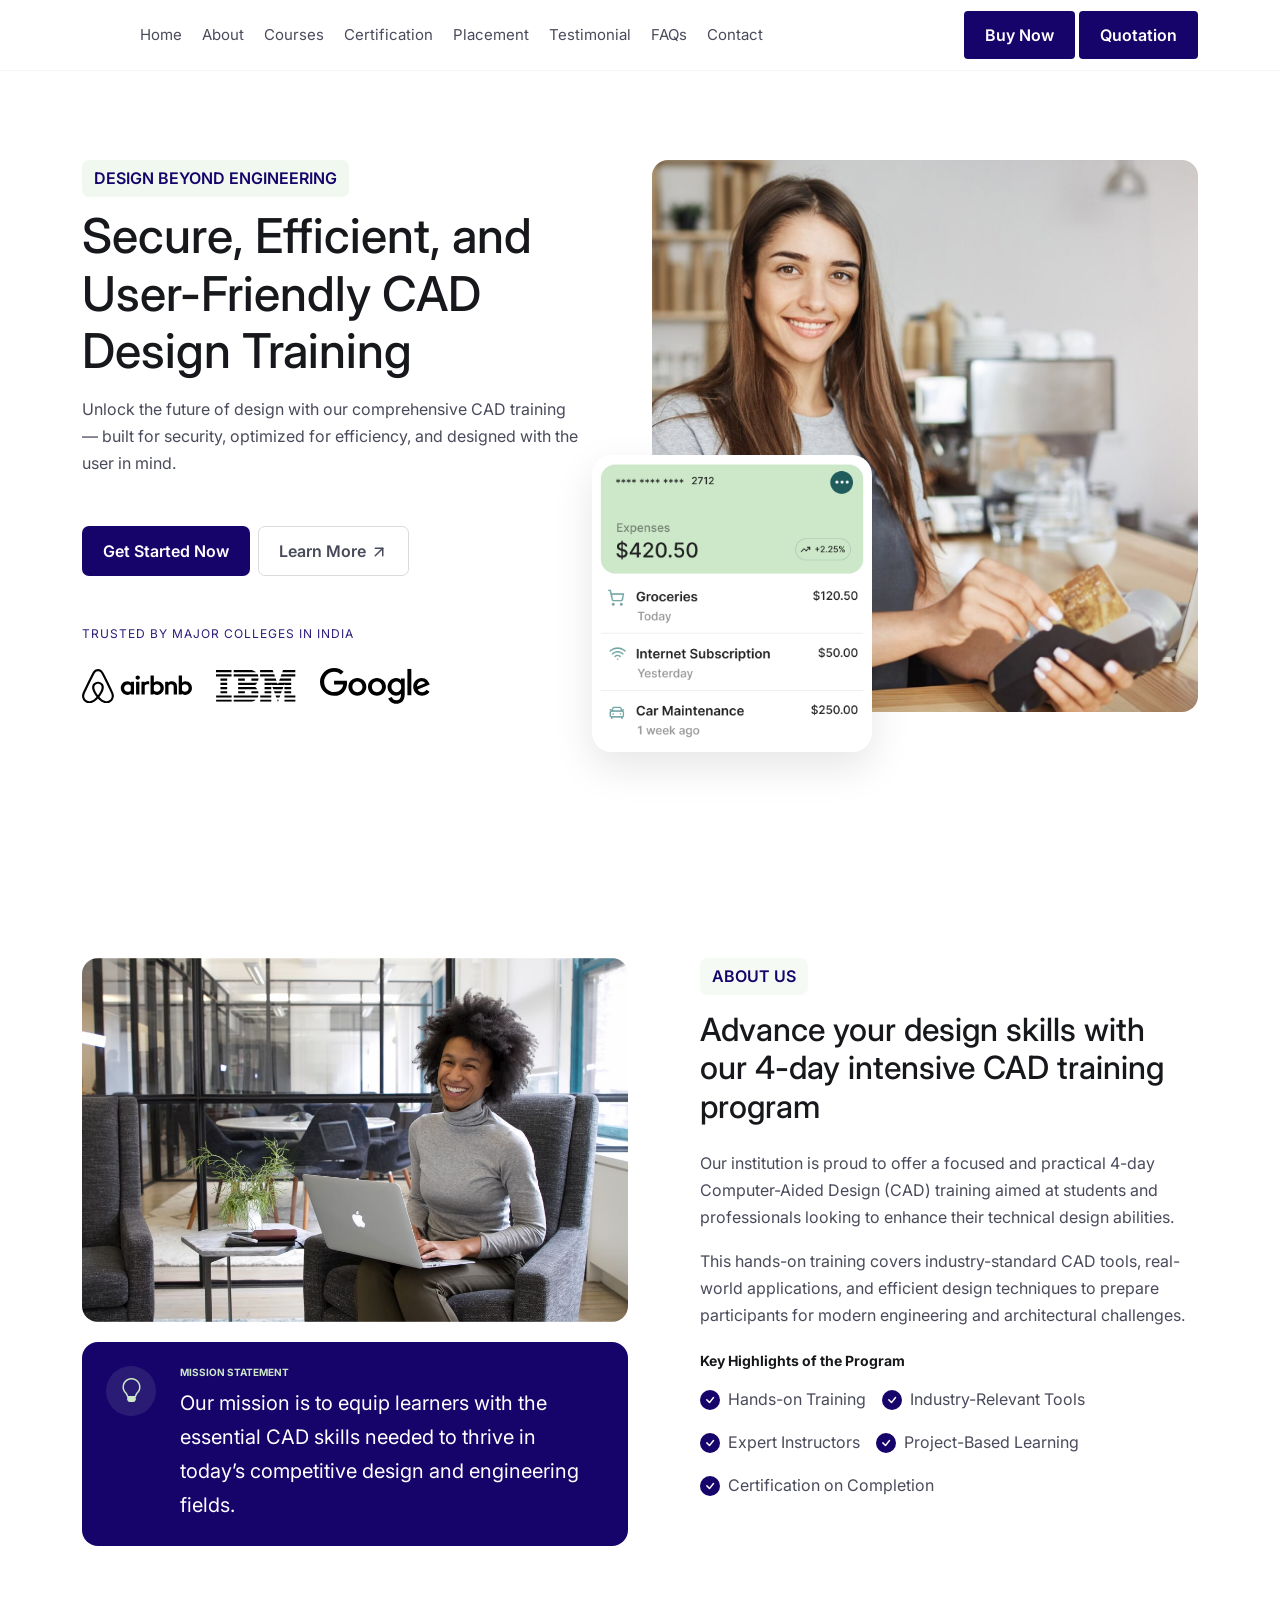
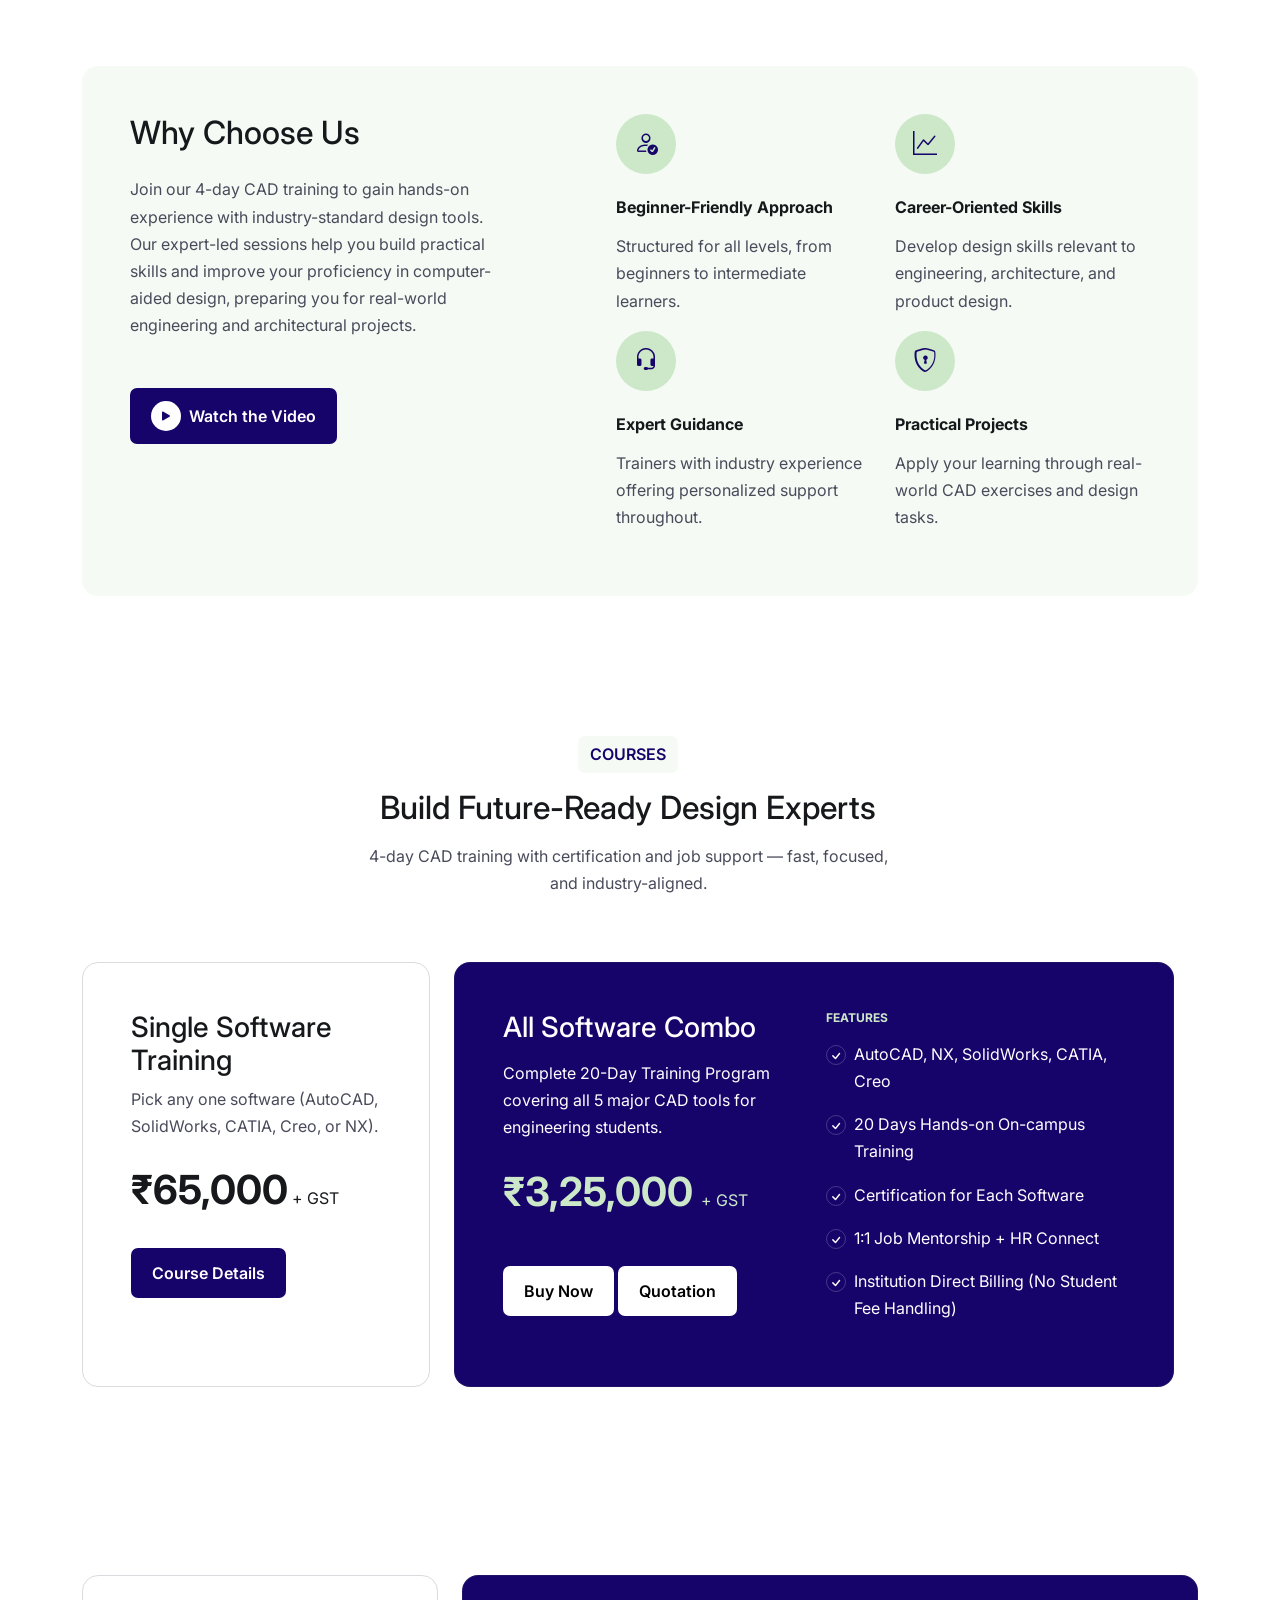
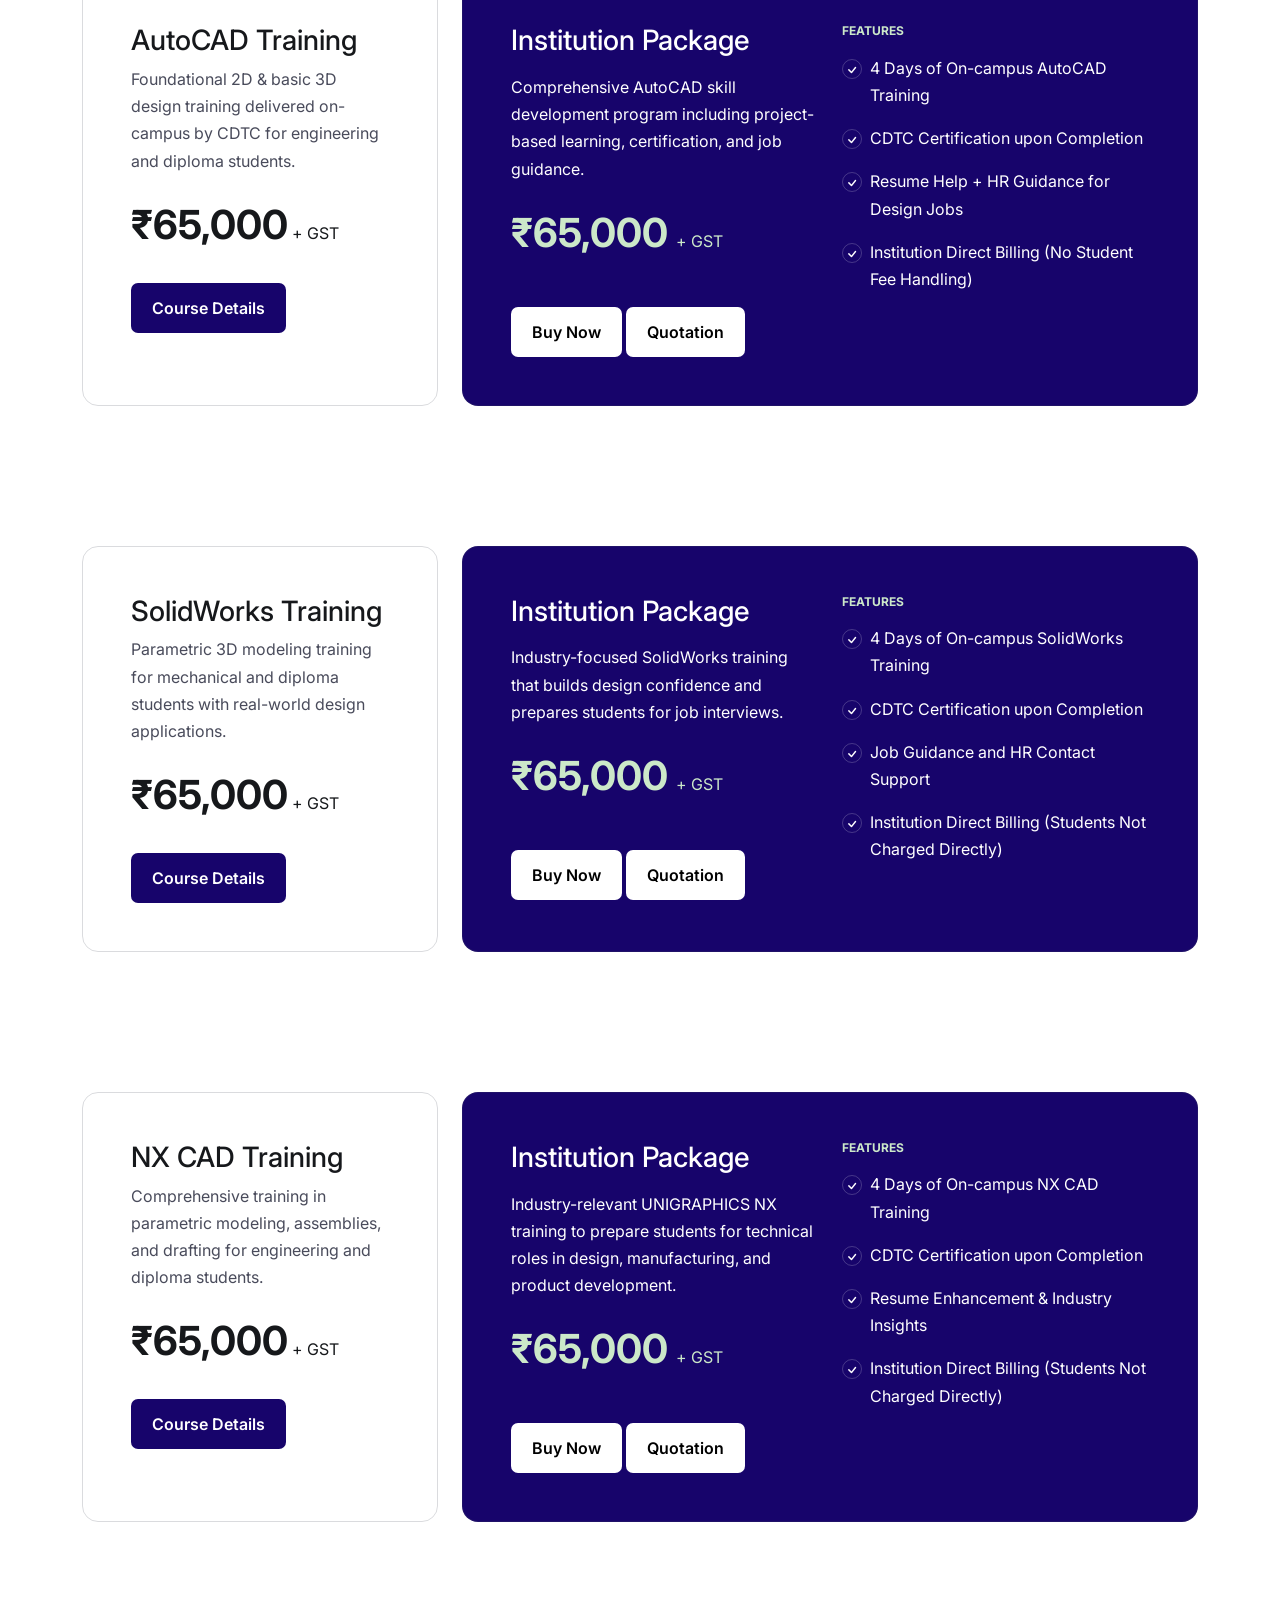
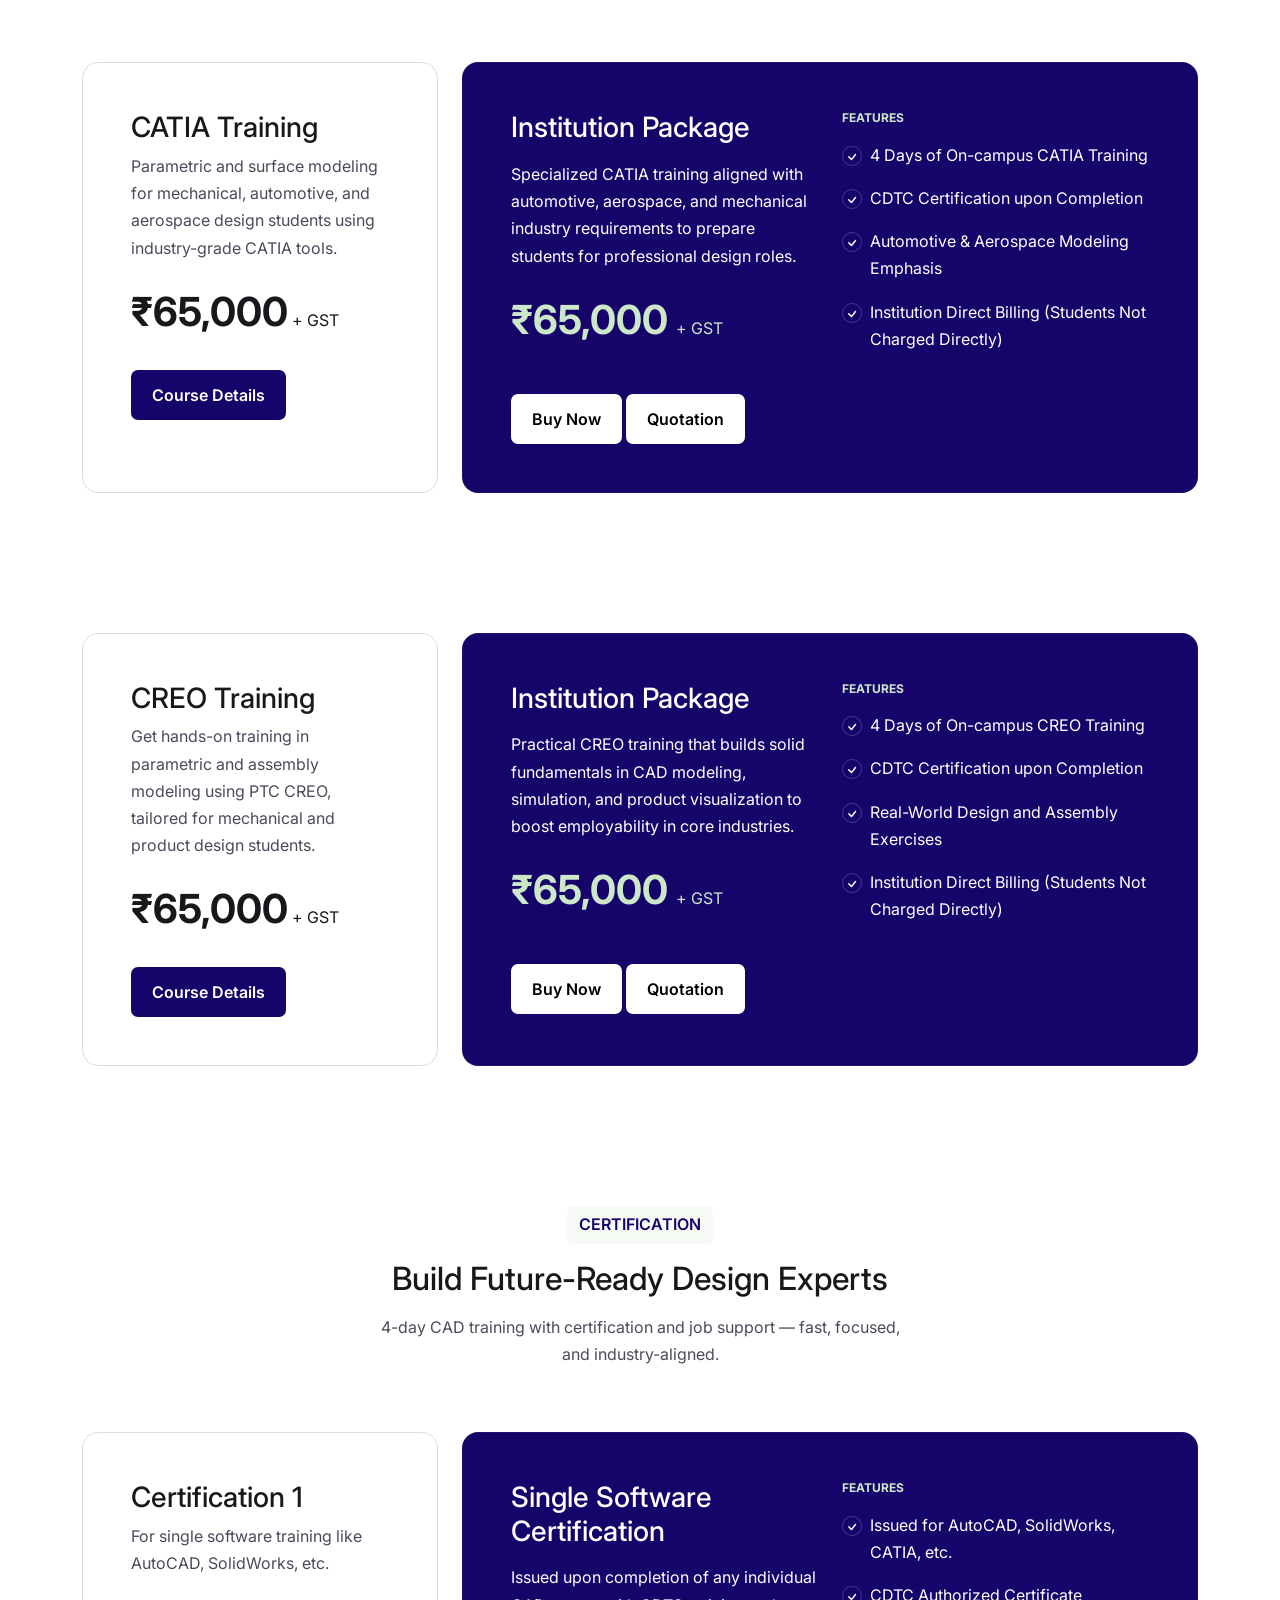
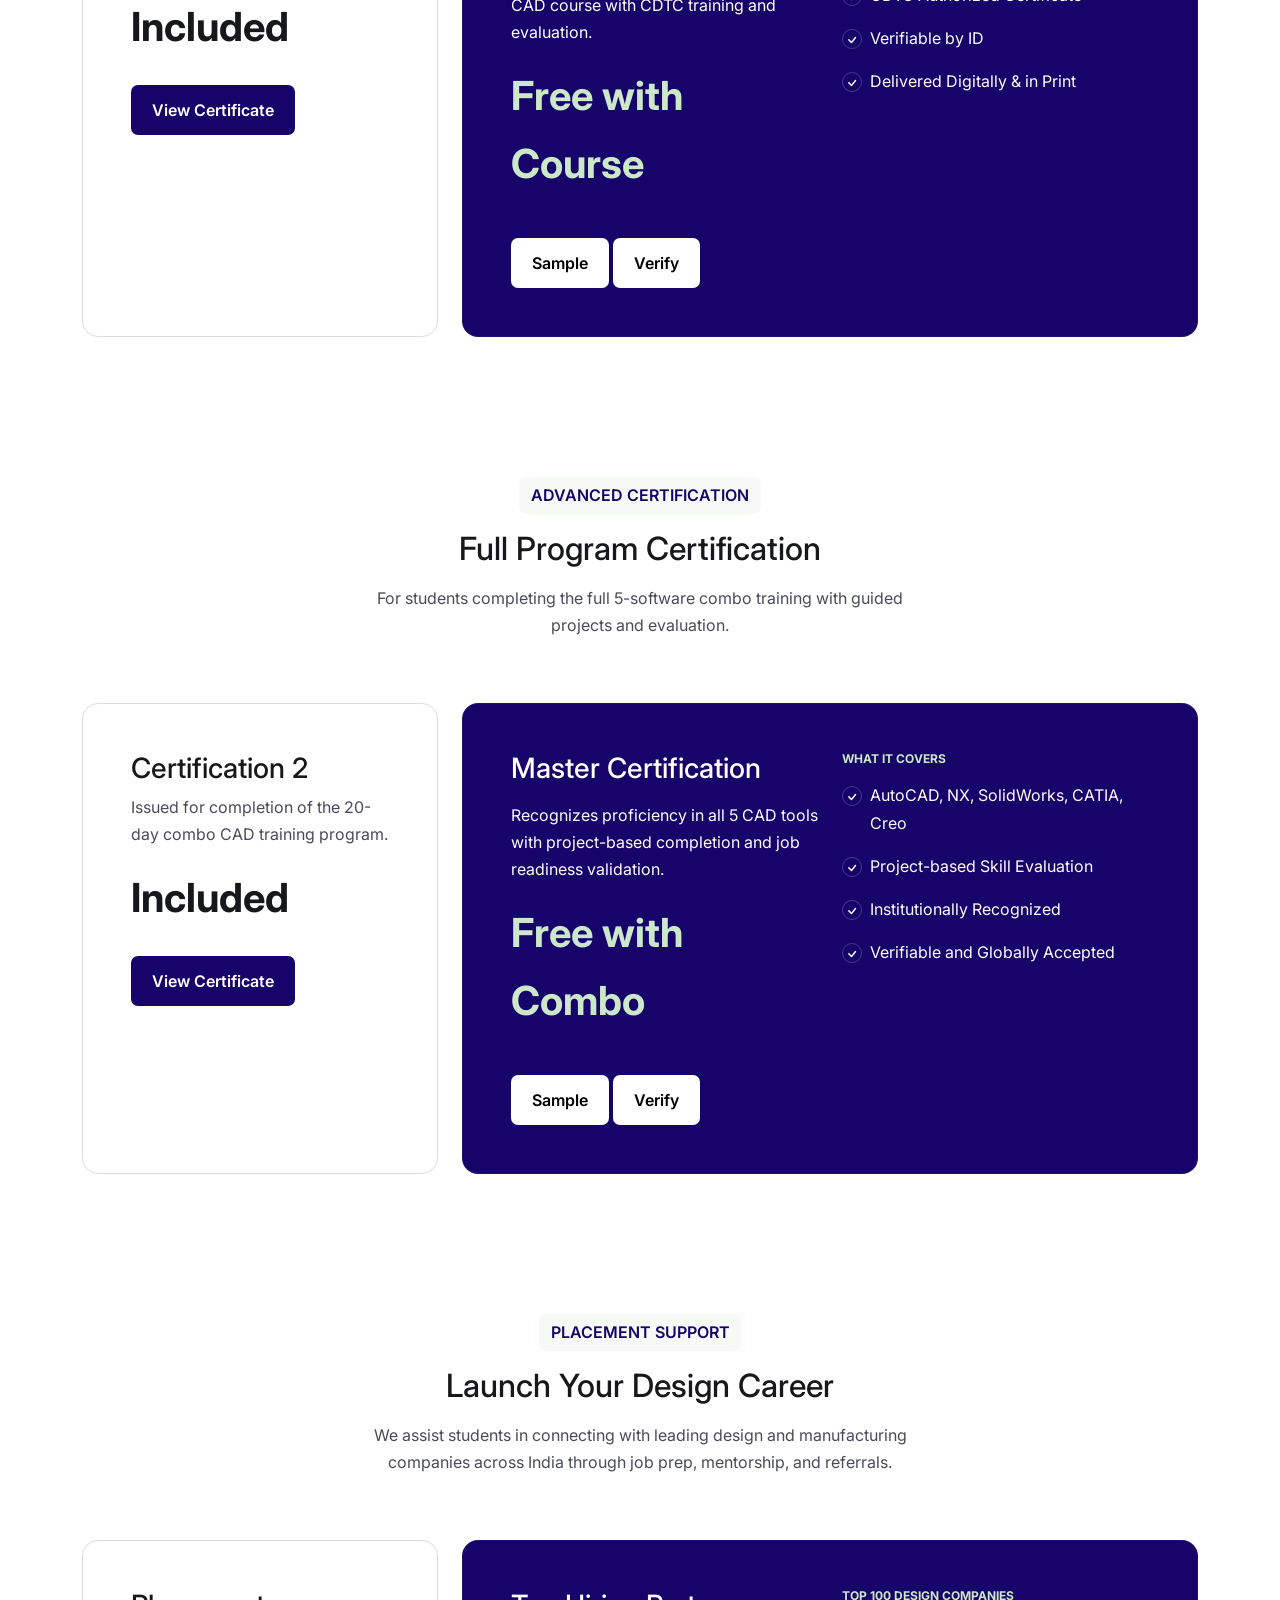
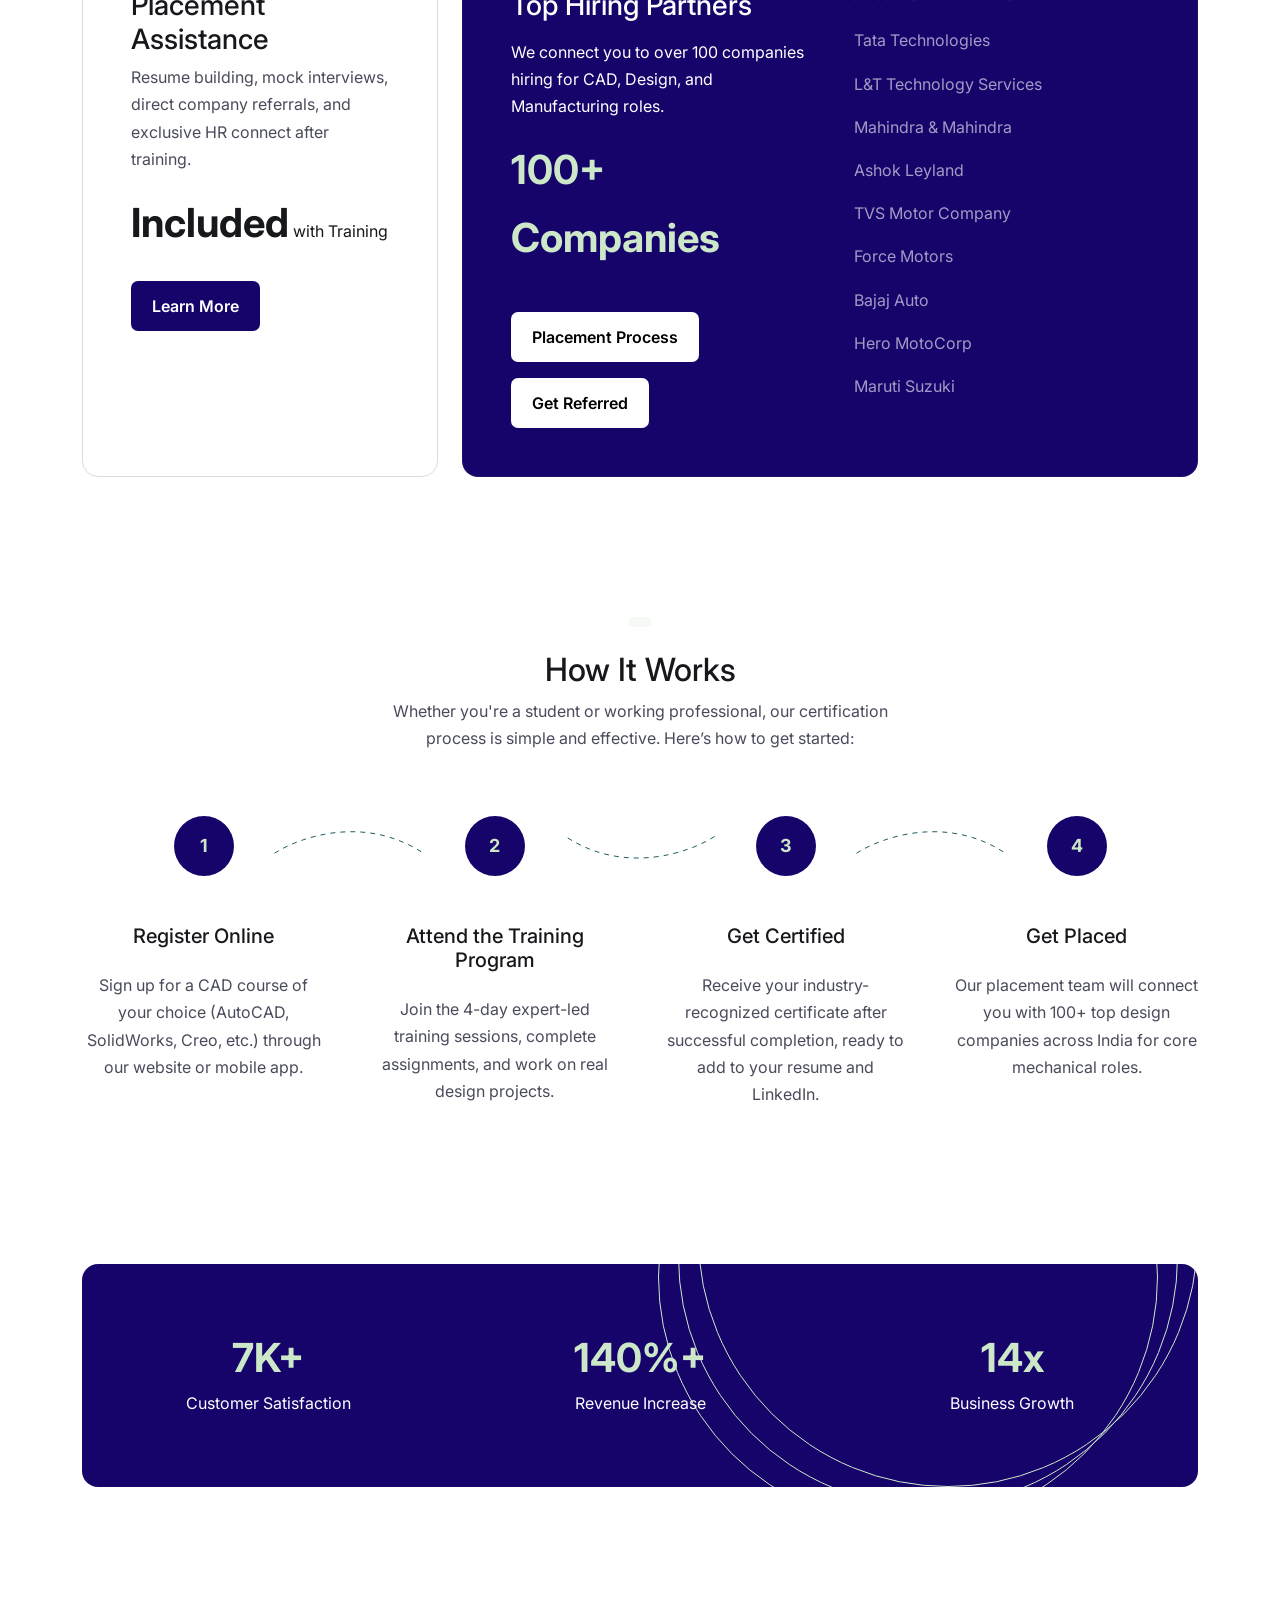
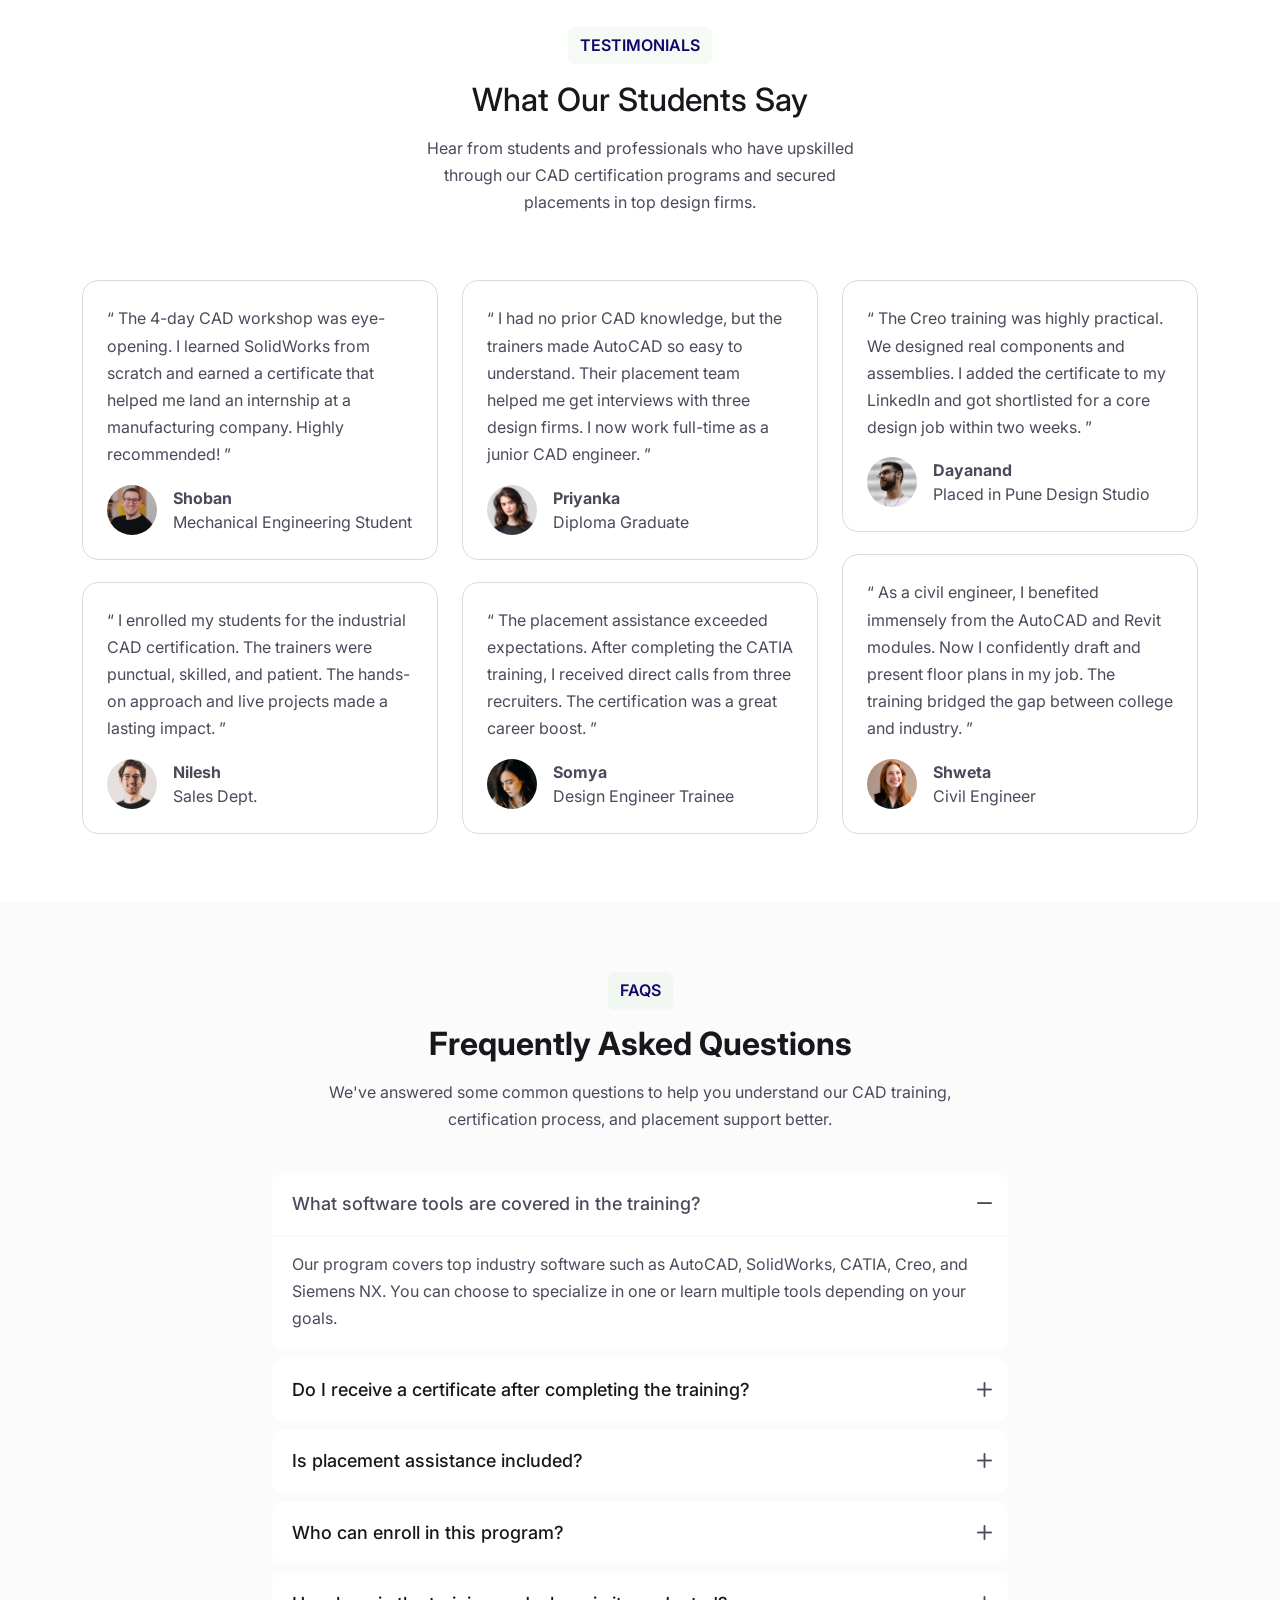
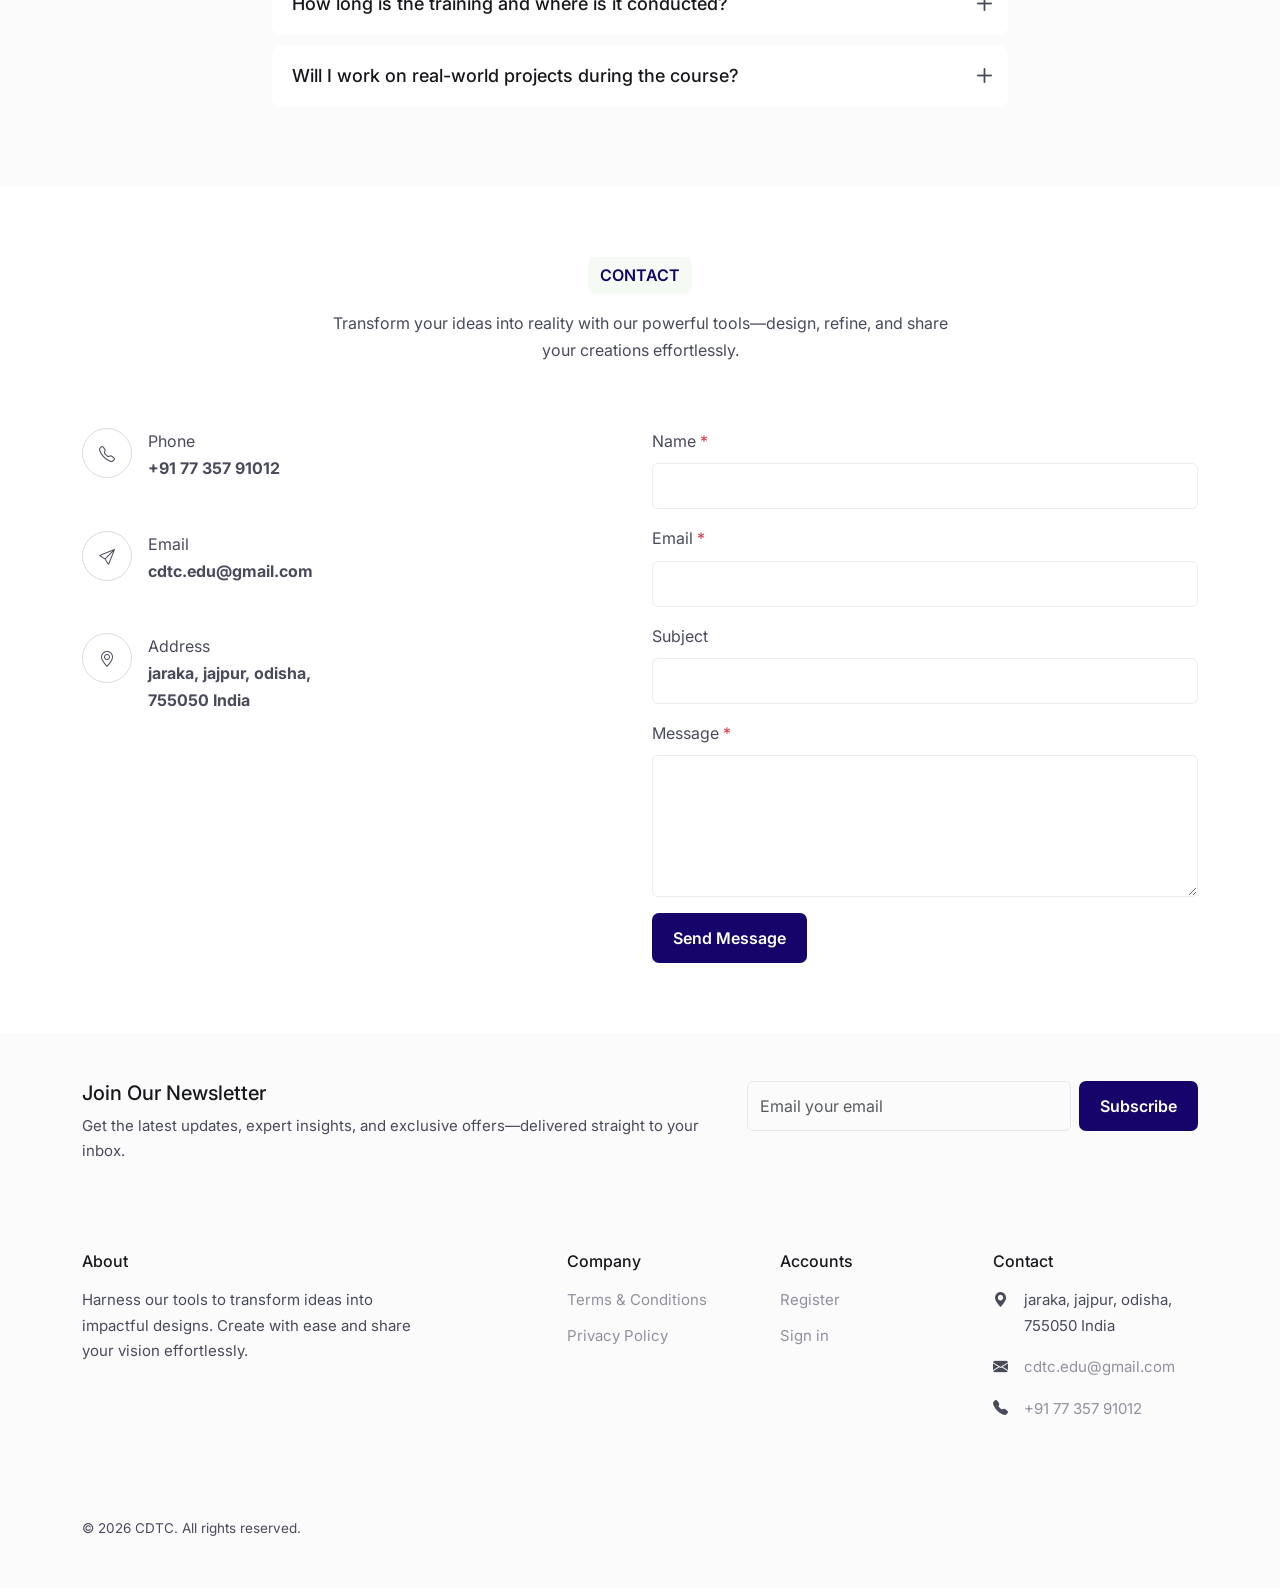
==== commit 12bd9ea6: "added separate pages" ====
--- a/index.html
+++ b/index.html
@@ -51,10 +51,10 @@
             <!-- If you use a text logo, uncomment this if it is commented-->
             <!-- Vertex--> 
             
-            <!-- If you plan to use an image logo, uncomment this if it is commented-->
-            <!-- logo dark--><img class="logo dark img-fluid" src="assets/images/logo-dark.svg" alt="FreeBootstrap.net image placeholder"> 
+<!--        
+           <img class="logo dark img-fluid" src="assets/images/logo-dark.svg" alt="FreeBootstrap.net image placeholder"> 
             
-            <!-- logo light--><img class="logo light img-fluid" src="assets/images/logo-light.svg" alt="FreeBootstrap.net image placeholder">
+           <img class="logo light img-fluid" src="assets/images/logo-light.svg" alt="FreeBootstrap.net image placeholder"> -->
             
             </a>
           <!-- End Logo-->
@@ -79,14 +79,16 @@
             
             <div class="offcanvas-body align-items-lg-center">
               <ul class="navbar-nav nav me-auto ps-lg-5 mb-2 mb-lg-0">
-                <li class="nav-item"><a class="nav-link scroll-link active" aria-current="page" href="#home">Home</a></li>
-                <li class="nav-item"><a class="nav-link scroll-link" href="#about">About</a></li>
-                <li class="nav-item"><a class="nav-link scroll-link" href="#course">Courses</a></li>
-                <li class="nav-item"><a class="nav-link scroll-link" href="#certification">Certification</a></li>
-                <li class="nav-item"><a class="nav-link scroll-link" href="#placement">Placement</a></li>
-                <li class="nav-item"><a class="nav-link scroll-link" href="#testimonial">Testimonial</a></li>
-                <li class="nav-item"><a class="nav-link scroll-link" href="#faqs">FAQs</a></li>
-                <li class="nav-item"><a class="nav-link scroll-link" href="#contact">Contact</a></li>
+                <li class="nav-item"><a class="nav-link scroll-link active" aria-current="page" href="index.html">Home</a></li>
+                <li class="nav-item"><a class="nav-link scroll-link" href="about.html">About</a></li>
+                <li class="nav-item"><a class="nav-link scroll-link" href="course.html">Courses</a></li>
+                <li class="nav-item"><a class="nav-link scroll-link" href="certification.html">Certification</a>
+                </li>
+                <li class="nav-item"><a class="nav-link scroll-link" href="placement.html">Placement</a></li>
+                <li class="nav-item"><a class="nav-link scroll-link" href="testimonial.html">Testimonial</a>
+                </li>
+                <li class="nav-item"><a class="nav-link scroll-link" href="faqs.html">FAQs</a></li>
+                <li class="nav-item"><a class="nav-link scroll-link" href="contact.html">Contact</a></li>
               </ul>
             </div>
           </div>
@@ -369,7 +371,7 @@
                   <div class="price mb-4"><strong class="me-1">₹65,000</strong><span> + GST</span></div>
                   <div>
                       <a class="btn btn-white hover-outline mt-3" href="#">Buy Now</a>
-                      <a class="btn btn-white hover-outline mt-3" href="./assets/pages/quotation.html">Quotation</a>>
+                      <a class="btn btn-white hover-outline mt-3" href="./assets/pages/quotation.html">Quotation</a>
                   </div>
                 </div>
                 <div class="col-md-6 pricing-features">
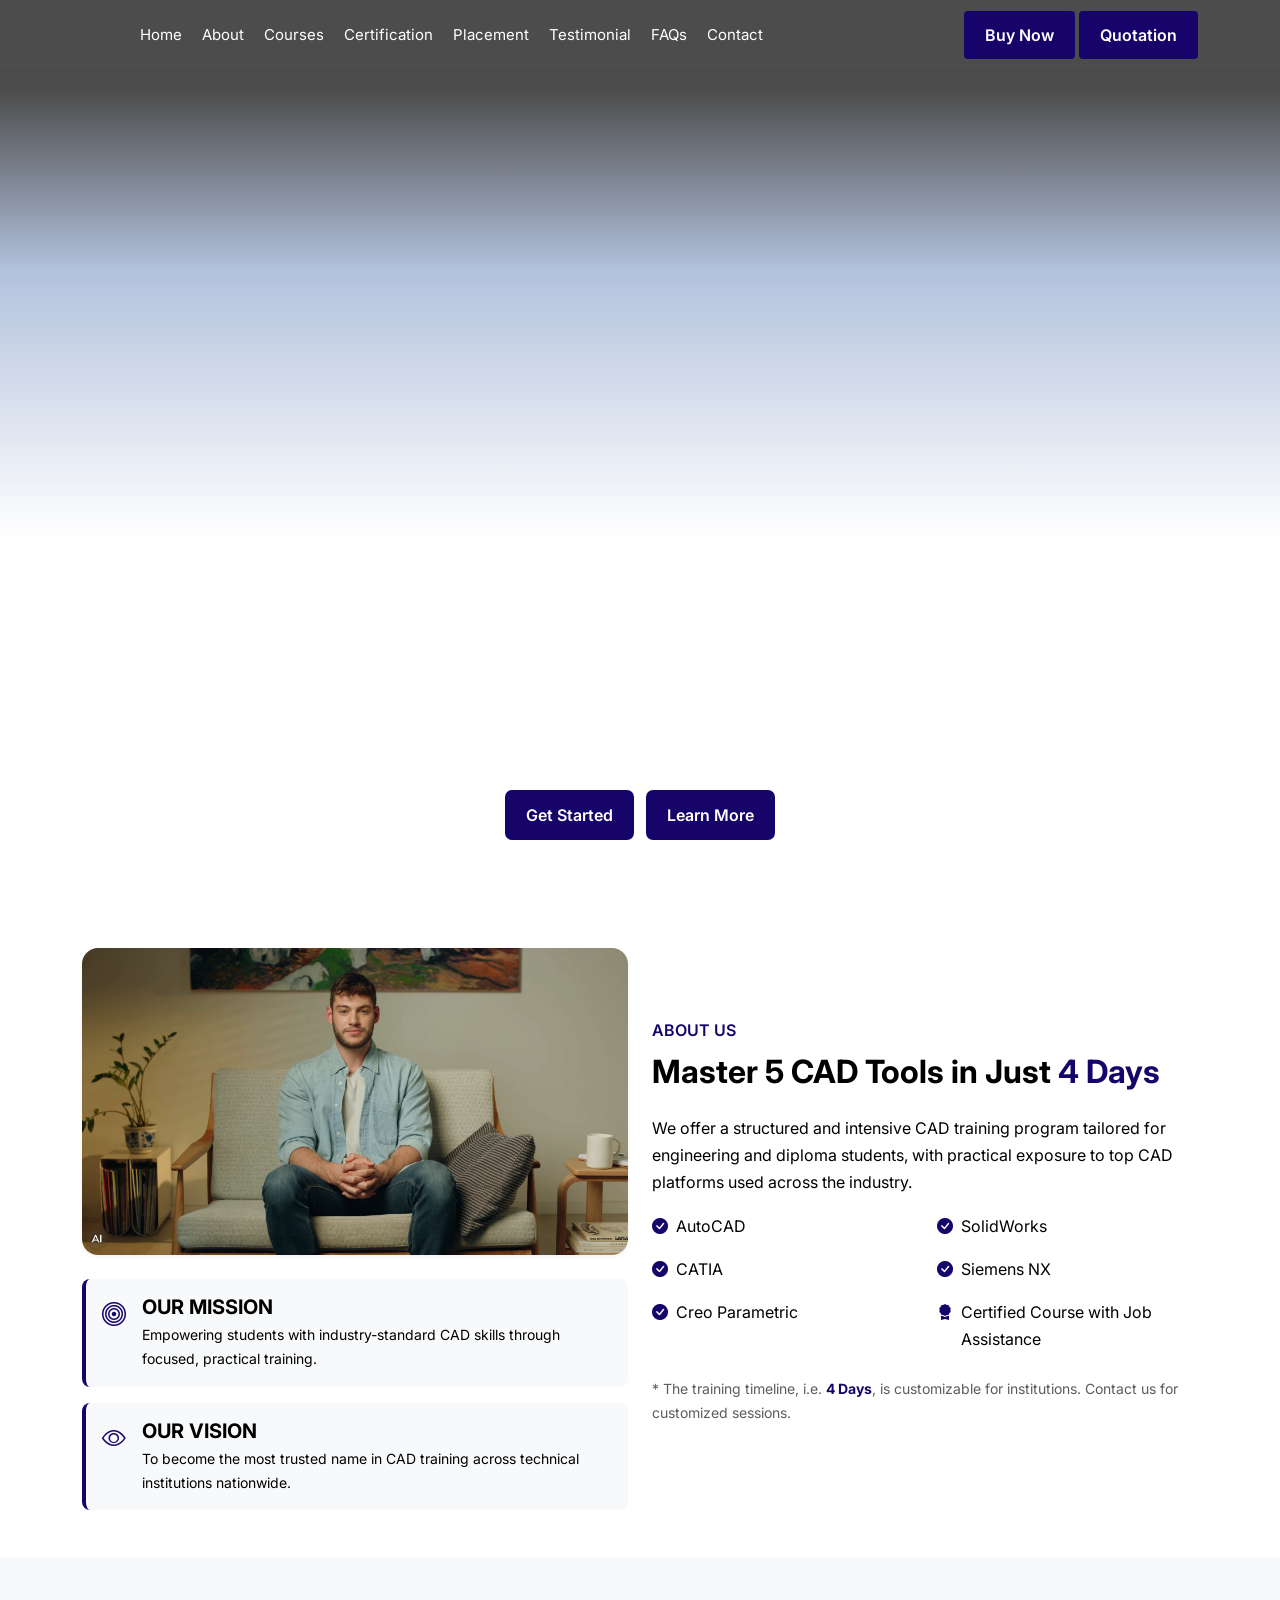
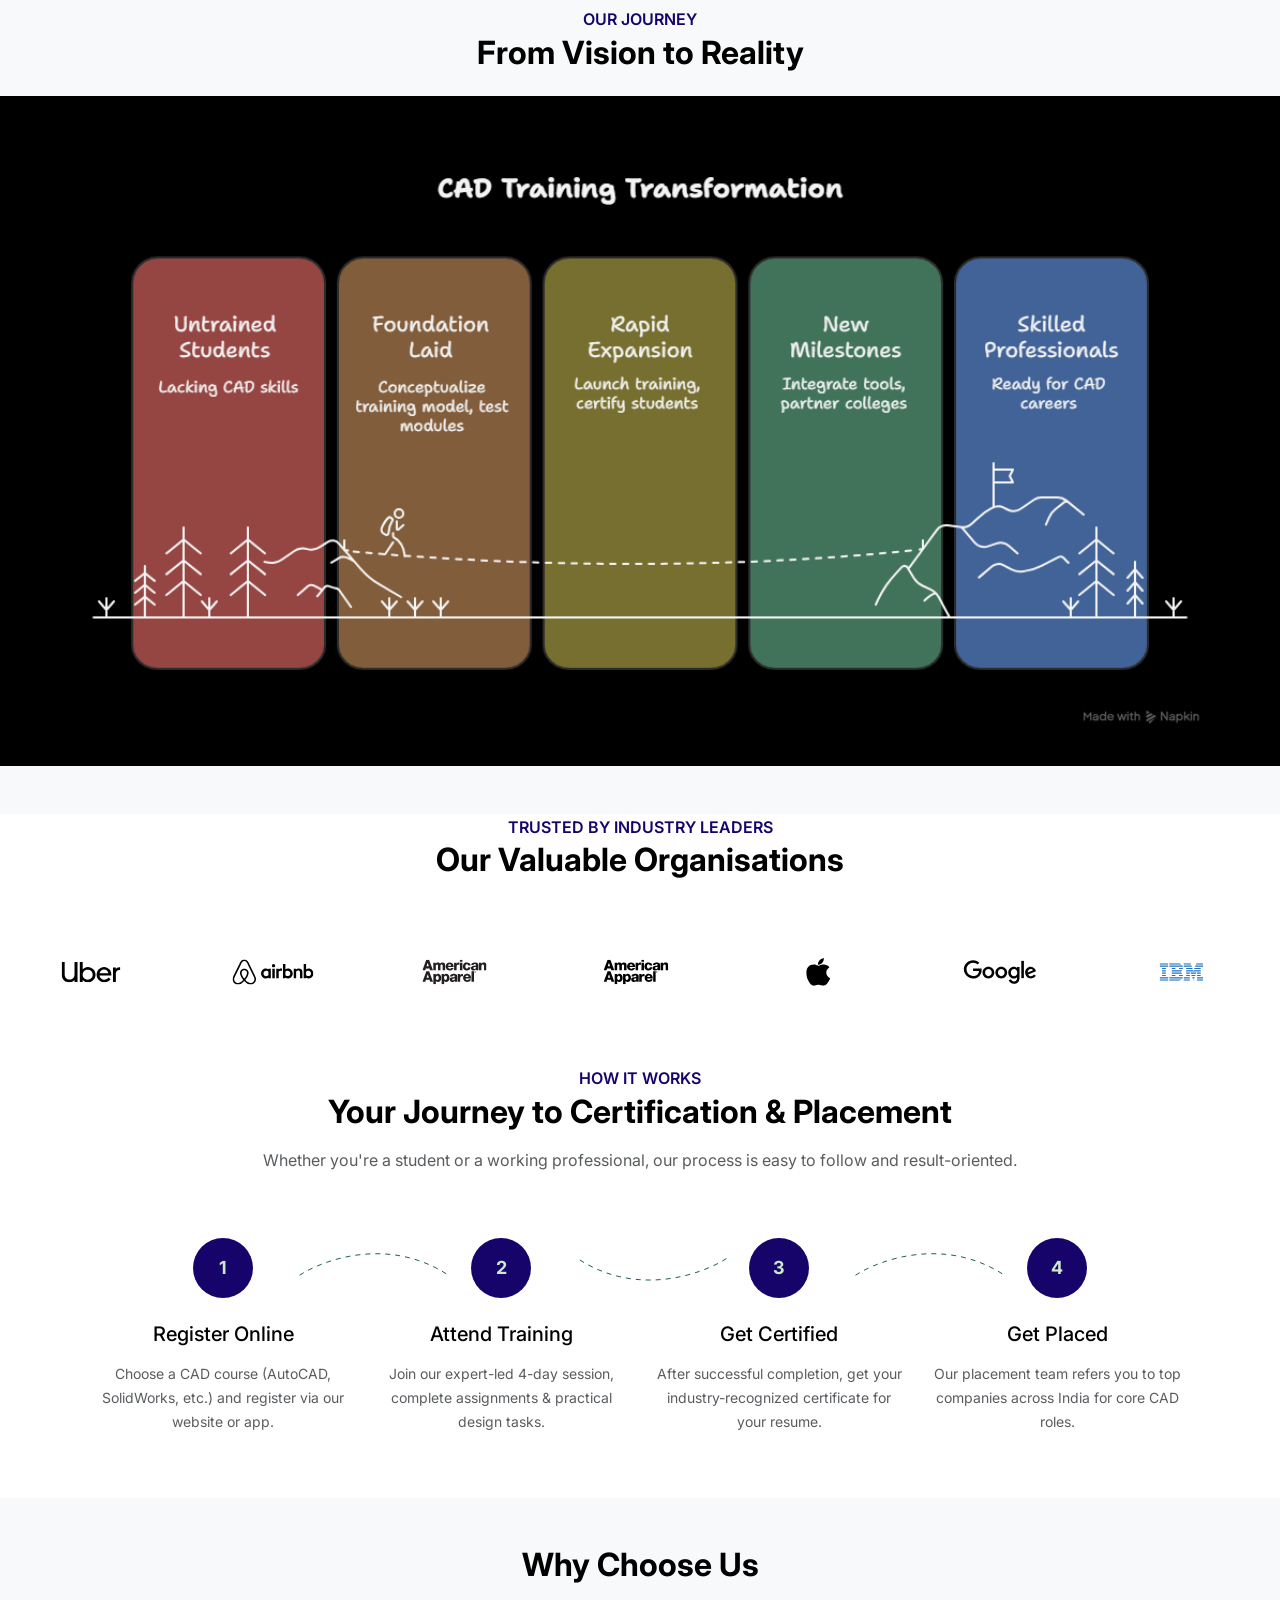
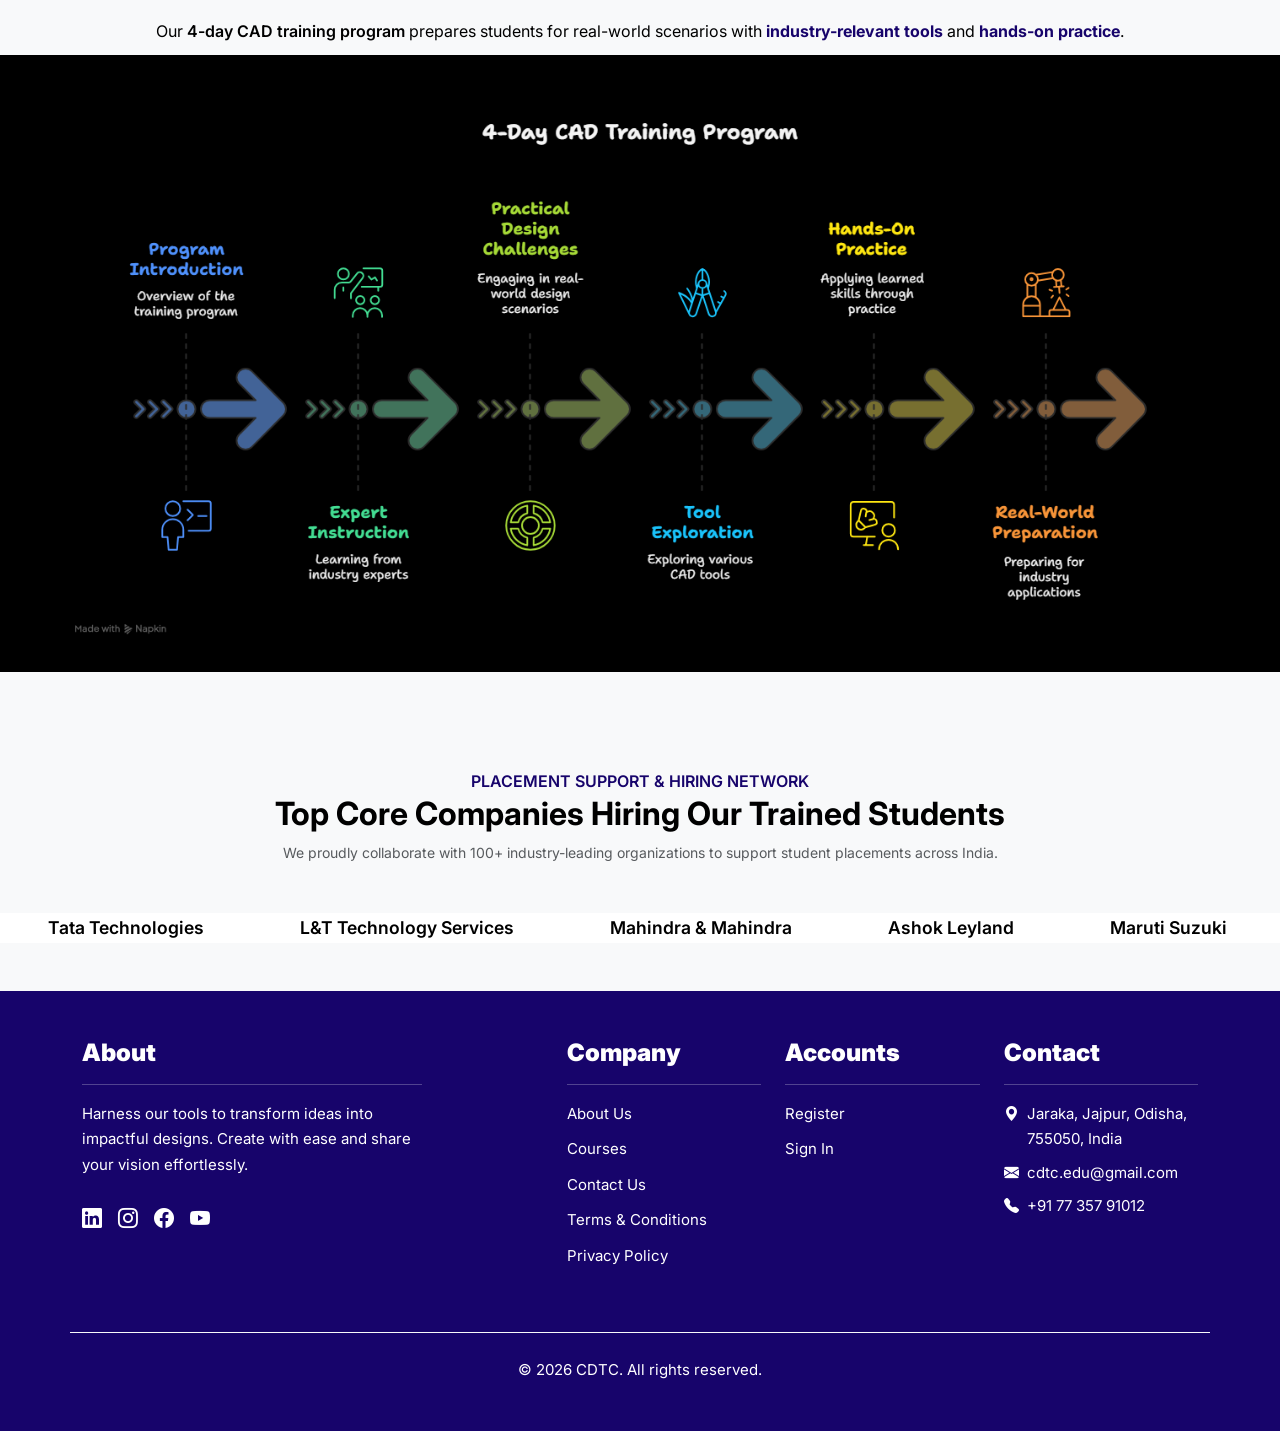
==== commit ae27a297: "home page decoration" ====
--- a/index.html
+++ b/index.html
@@ -42,1421 +42,630 @@
       
       
       <!-- ======= Header =======-->
-      <header class="fbs__net-navbar navbar navbar-expand-lg dark" aria-label="freebootstrap.net navbar">
-        <div class="container d-flex align-items-center justify-content-between">
-          
-          
-          <!-- Start Logo-->
-          <a class="navbar-brand w-auto" href="index.html">
-            <!-- If you use a text logo, uncomment this if it is commented-->
-            <!-- Vertex--> 
-            
-<!--        
-           <img class="logo dark img-fluid" src="assets/images/logo-dark.svg" alt="FreeBootstrap.net image placeholder"> 
-            
-           <img class="logo light img-fluid" src="assets/images/logo-light.svg" alt="FreeBootstrap.net image placeholder"> -->
-            
-            </a>
-          <!-- End Logo-->
-          
-          <!-- Start offcanvas-->
-          <div class="offcanvas offcanvas-start w-75" id="fbs__net-navbars" tabindex="-1" aria-labelledby="fbs__net-navbarsLabel">
-            
-            
-            <div class="offcanvas-header">
-              <div class="offcanvas-header-logo">
-            
-                <a class="logo-link" id="fbs__net-navbarsLabel" href="index.html">
-                  
-                  
-                  <!-- logo dark--><img class="logo dark img-fluid" src="assets/images/logo-dark.svg" alt="FreeBootstrap.net image placeholder"> 
-                  
-                  <!-- logo light--><img class="logo light img-fluid" src="assets/images/logo-light.svg" alt="FreeBootstrap.net image placeholder"></a>
-                
-              </div>
-              <button class="btn-close btn-close-black" type="button" data-bs-dismiss="offcanvas" aria-label="Close"></button>
-            </div>
-            
-            <div class="offcanvas-body align-items-lg-center">
-              <ul class="navbar-nav nav me-auto ps-lg-5 mb-2 mb-lg-0">
-                <li class="nav-item"><a class="nav-link scroll-link active" aria-current="page" href="index.html">Home</a></li>
-                <li class="nav-item"><a class="nav-link scroll-link" href="about.html">About</a></li>
-                <li class="nav-item"><a class="nav-link scroll-link" href="course.html">Courses</a></li>
-                <li class="nav-item"><a class="nav-link scroll-link" href="certification.html">Certification</a>
-                </li>
-                <li class="nav-item"><a class="nav-link scroll-link" href="placement.html">Placement</a></li>
-                <li class="nav-item"><a class="nav-link scroll-link" href="testimonial.html">Testimonial</a>
-                </li>
-                <li class="nav-item"><a class="nav-link scroll-link" href="faqs.html">FAQs</a></li>
-                <li class="nav-item"><a class="nav-link scroll-link" href="contact.html">Contact</a></li>
-              </ul>
-            </div>
-          </div>
-          <!-- End offcanvas-->
-          
-          <div class="ms-auto w-auto">
-            
-            
-            <div class="header-social d-flex align-items-center gap-1"><a class="btn btn-primary py-2" href="#">Buy Now</a>
-            <div class="header-social d-flex align-items-center gap-1"><a class="btn btn-primary py-2" href="./assets/pages/quotation.html">Quotation</a>
-              
-              <button class="fbs__net-navbar-toggler justify-content-center align-items-center ms-auto" data-bs-toggle="offcanvas" data-bs-target="#fbs__net-navbars" aria-controls="fbs__net-navbars" aria-label="Toggle navigation" aria-expanded="false">
-                <svg class="fbs__net-icon-menu" xmlns="http://www.w3.org/2000/svg" width="24" height="24" viewbox="0 0 24 24" fill="none" stroke="currentColor" stroke-width="2" stroke-linecap="round" stroke-linejoin="round">
-                  <line x1="21" x2="3" y1="6" y2="6"></line>
-                  <line x1="15" x2="3" y1="12" y2="12"></line>
-                  <line x1="17" x2="3" y1="18" y2="18"></line>
-                </svg>
-                <svg class="fbs__net-icon-close" xmlns="http://www.w3.org/2000/svg" width="24" height="24" viewbox="0 0 24 24" fill="none" stroke="currentColor" stroke-width="2" stroke-linecap="round" stroke-linejoin="round">
-                  <path d="M18 6 6 18"></path>
-                  <path d="m6 6 12 12"></path>
-                </svg>
-              </button>
-              
-            </div>
-            
-          </div>
-        </div>
-      </header>
-      <!-- End Header-->
+<header class="fbs__net-navbar navbar navbar-expand-lg fixed-top bg-white shadow-sm" aria-label="freebootstrap.net navbar">
+  <div class="container d-flex align-items-center justify-content-between">
+    
+    <!-- Start Logo-->
+    <a class="navbar-brand w-auto" href="index.html">
+      <!-- Uncomment to use a text logo -->
+      <!-- Vertex --> 
+      
+      <!-- 
+      <img class="logo dark img-fluid" src="assets/images/logo-dark.svg" alt="FreeBootstrap.net image placeholder"> 
+      <img class="logo light img-fluid" src="assets/images/logo-light.svg" alt="FreeBootstrap.net image placeholder"> 
+      -->
+    </a>
+    <!-- End Logo-->
+
+    <!-- Start offcanvas-->
+    <div class="offcanvas offcanvas-start w-75" id="fbs__net-navbars" tabindex="-1" aria-labelledby="fbs__net-navbarsLabel">
+      
+      <div class="offcanvas-header">
+        <div class="offcanvas-header-logo">
+          <a class="logo-link" id="fbs__net-navbarsLabel" href="index.html">
+            <!-- logo dark -->
+            <!-- <img class="logo dark img-fluid" src="assets/images/logo-dark.svg" alt="FreeBootstrap.net image placeholder">  -->
+            <!-- logo light -->
+            <img class="logo light img-fluid" src="assets/images/logo-light.svg" alt="FreeBootstrap.net image placeholder">
+          </a>
+        </div>
+        <button class="btn-close btn-close-black" type="button" data-bs-dismiss="offcanvas" aria-label="Close"></button>
+      </div>
+
+      <div class="offcanvas-body align-items-lg-center">
+        <ul class="navbar-nav nav me-auto ps-lg-5 mb-2 mb-lg-0">
+          <li class="nav-item"><a class="nav-link scroll-link" href="index.html">Home</a></li>
+          <li class="nav-item"><a class="nav-link scroll-link" href="about.html">About</a></li>
+          <li class="nav-item"><a class="nav-link scroll-link" href="course.html">Courses</a></li>
+          <li class="nav-item"><a class="nav-link scroll-link" href="certification.html">Certification</a></li>
+          <li class="nav-item"><a class="nav-link scroll-link" href="placement.html">Placement</a></li>
+          <li class="nav-item"><a class="nav-link scroll-link" href="testimonial.html">Testimonial</a></li>
+          <li class="nav-item"><a class="nav-link scroll-link" href="faqs.html">FAQs</a></li>
+          <li class="nav-item"><a class="nav-link scroll-link" href="contact.html">Contact</a></li>
+        </ul>
+      </div>
+    </div>
+    <!-- End offcanvas-->
+
+    <div class="ms-auto w-auto">
+      <div class="header-social d-flex align-items-center gap-1">
+        <a class="btn btn-primary py-2" href="#">Buy Now</a>
+        <a class="btn btn-primary py-2" href="./assets/pages/quotation.html">Quotation</a>
+
+        <button class="fbs__net-navbar-toggler justify-content-center align-items-center ms-auto" data-bs-toggle="offcanvas" data-bs-target="#fbs__net-navbars" aria-controls="fbs__net-navbars" aria-label="Toggle navigation" aria-expanded="false">
+          <svg class="fbs__net-icon-menu" xmlns="http://www.w3.org/2000/svg" width="24" height="24" viewbox="0 0 24 24" fill="none" stroke="currentColor" stroke-width="2" stroke-linecap="round" stroke-linejoin="round">
+            <line x1="21" x2="3" y1="6" y2="6"></line>
+            <line x1="15" x2="3" y1="12" y2="12"></line>
+            <line x1="17" x2="3" y1="18" y2="18"></line>
+          </svg>
+          <svg class="fbs__net-icon-close" xmlns="http://www.w3.org/2000/svg" width="24" height="24" viewbox="0 0 24 24" fill="none" stroke="currentColor" stroke-width="2" stroke-linecap="round" stroke-linejoin="round">
+            <path d="M18 6 6 18"></path>
+            <path d="m6 6 12 12"></path>
+          </svg>
+        </button>
+      </div>
+    </div>
+  </div>
+</header>
+<!-- End Header -->
+
       
       <!-- ======= Main =======-->
       <main>
         
         
-        <!-- ======= Hero =======-->
-        <section class="hero__v6 section" id="home">
-          <div class="container">
-            <div class="row">
-              <div class="col-lg-6 mb-4 mb-lg-0">
-                <div class="row">
-                  <div class="col-lg-11"><span class="hero-subtitle text-uppercase fs-6" data-aos="fade-up" data-aos-delay="0">Design Beyond Engineering</span>
-                    <h1 class="hero-title mb-3" data-aos="fade-up" data-aos-delay="100">Secure, Efficient, and User-Friendly CAD Design Training</h1>
-                    <p class="hero-description mb-4 mb-lg-5" data-aos="fade-up" data-aos-delay="200">
-                      Unlock the future of design with our comprehensive CAD training — built for security, optimized for efficiency, and designed with the user in mind.</p>
-                    <div class="cta d-flex gap-2 mb-4 mb-lg-5" data-aos="fade-up" data-aos-delay="300"><a class="btn" href="#">Get Started Now</a><a class="btn btn-white-outline" href="#">Learn More 
-                        <svg class="lucide lucide-arrow-up-right" xmlns="http://www.w3.org/2000/svg" width="18" height="18" viewbox="0 0 24 24" fill="none" stroke="currentColor" stroke-width="2" stroke-linecap="round" stroke-linejoin="round">
-                          <path d="M7 7h10v10"></path>
-                          <path d="M7 17 17 7"></path>
-                        </svg></a></div>
-                    <div class="logos mb-4" data-aos="fade-up" data-aos-delay="400"><span class="logos-title text-uppercase mb-4 d-block">Trusted by major colleges in india</span>
-                      <div class="logos-images d-flex gap-4 align-items-center"><img class="img-fluid js-img-to-inline-svg" src="assets/images/logo/actual-size/logo-air-bnb__black.svg" alt="Company 1" style="width: 110px;"><img class="img-fluid js-img-to-inline-svg" src="assets/images/logo/actual-size/logo-ibm__black.svg" alt="Company 2" style="width: 80px;">
-                        <img class="img-fluid js-img-to-inline-svg" src="assets/images/logo/actual-size/logo-google__black.svg" alt="Company 3" style="width: 110px;"></div>
-                    </div>
-                  </div>
-                </div>
-              </div>
-              <div class="col-lg-6">
-                <div class="hero-img"><img class="img-card img-fluid" src="assets/images/card-expenses.png" alt="Image card" data-aos="fade-down" data-aos-delay="600">
-                  <img class="img-main img-fluid rounded-4" src="assets/images/hero-img-1-min.jpg" alt="Hero Image" data-aos="fade-in" data-aos-delay="500"></div>
+<!-- ======= Hero with Video Background and Top Gradient Overlay ======= -->
+<section id="hero-video" style="position: relative; height: 100vh; overflow: hidden;">
+  <!-- Background Video -->
+  <video autoplay muted loop playsinline style="position: absolute; top: 0; left: 0; min-width: 100%; min-height: 100%; object-fit: cover; z-index: -1;">
+    <source src="assets/video/clay_4a485c49f2.mp4" type="video/mp4">
+    Your browser does not support the video tag.
+  </video>
+
+  <!-- Gradient Overlay: Black and Airbus Blue fade down -->
+  <div style="
+    position: absolute;
+    top: 0; left: 0;
+    width: 100%; height: 100%;
+    background: linear-gradient(to bottom, rgba(0, 0, 0, 0.7) 10%, rgba(0, 51, 141, 0.3) 30%, rgba(0, 51, 141, 0) 60%);
+    z-index: 0;">
+  </div>
+
+  <!-- Hero Content: Centered horizontally, aligned to bottom -->
+  <div class="container h-100 d-flex flex-column justify-content-end align-items-center text-center text-white" style="position: relative; z-index: 1; padding-bottom: 60px;">
+    <div>
+      <h1 class="display-4 fw-bold mb-4" style="color: #ffffff;">Design Beyond Engineering</h1>
+      <a href="#contact" class="btn btn-light me-2">Get Started</a>
+      <a href="#about" class="btn btn-outline-light">Learn More</a>
+    </div>
+  </div>
+</section>
+<!-- End Hero -->
+
+        
+<!-- ======= About & Journey Timeline Section ======= -->
+<section class="about__v4 section bg-white py-5" id="about">
+  <div class="container">
+    <div class="row align-items-center">
+      
+      <!-- Left: Image + Mission/Vision -->
+      <div class="col-lg-6 mb-5 mb-lg-0" data-aos="fade-right">
+        <div class="img-wrap position-relative">
+          <img src="assets/images/videoframe_4240.png" alt="CAD Training" class="img-fluid rounded-4 shadow-sm">
+          
+          <!-- Mission and Vision -->
+          <div class="d-flex flex-column gap-3 mt-4">
+            <div class="d-flex align-items-start gap-3 p-3 rounded-3 bg-light border-start border-4 border-primary">
+              <i class="bi bi-bullseye fs-4 text-primary"></i>
+              <div>
+                <h5 class="fw-bold text-uppercase mb-1">Our Mission</h5>
+                <p class="mb-0 small">Empowering students with industry-standard CAD skills through focused, practical training.</p>
               </div>
             </div>
-          </div>
-          <!-- End Hero-->
-        </section>
-        <!-- End Hero-->
-        
-        <!-- ======= About =======-->
-      <section class="about__v4 section" id="about">
-        <div class="container">
-          <div class="row">
-            <div class="col-md-6 order-md-2">
-              <div class="row justify-content-end">
-                <div class="col-md-11 mb-4 mb-md-0"><span class="subtitle text-uppercase mb-3 fs-6" data-aos="fade-up"
-                    data-aos-delay="0">About us</span>
-                  <h2 class="mb-4" data-aos="fade-up" data-aos-delay="100">Advance your design skills with our 4-day intensive
-                    CAD training program</h2>
-                  <div data-aos="fade-up" data-aos-delay="200">
-                    <p>Our institution is proud to offer a focused and practical 4-day Computer-Aided Design (CAD) training
-                      aimed at students and professionals looking to enhance their technical design abilities.</p>
-                    <p>This hands-on training covers industry-standard CAD tools, real-world applications, and efficient
-                      design techniques to prepare participants for modern engineering and architectural challenges.</p>
-                  </div>
-                  <h4 class="small fw-bold mt-4 mb-3" data-aos="fade-up" data-aos-delay="300">Key Highlights of the Program
-                  </h4>
-                  <ul class="d-flex flex-row flex-wrap list-unstyled gap-3 features" data-aos="fade-up" data-aos-delay="400">
-                    <li class="d-flex align-items-center gap-2"><span class="icon rounded-circle text-center"><i
-                          class="bi bi-check"></i></span><span class="text">Hands-on Training</span></li>
-                    <li class="d-flex align-items-center gap-2"><span class="icon rounded-circle text-center"><i
-                          class="bi bi-check"></i></span><span class="text">Industry-Relevant Tools</span></li>
-                    <li class="d-flex align-items-center gap-2"><span class="icon rounded-circle text-center"><i
-                          class="bi bi-check"></i></span><span class="text">Expert Instructors</span></li>
-                    <li class="d-flex align-items-center gap-2"><span class="icon rounded-circle text-center"><i
-                          class="bi bi-check"></i></span><span class="text">Project-Based Learning</span></li>
-                    <li class="d-flex align-items-center gap-2"><span class="icon rounded-circle text-center"><i
-                          class="bi bi-check"></i></span><span class="text">Certification on Completion</span></li>
-                  </ul>
-                </div>
+            <div class="d-flex align-items-start gap-3 p-3 rounded-3 bg-light border-start border-4 border-primary">
+              <i class="bi bi-eye fs-4 text-primary"></i>
+              <div>
+                <h5 class="fw-bold text-uppercase mb-1">Our Vision</h5>
+                <p class="mb-0 small">To become the most trusted name in CAD training across technical institutions nationwide.</p>
               </div>
             </div>
-            <div class="col-md-6">
-              <div class="img-wrap position-relative"><img class="img-fluid rounded-4" src="assets/images/about_2-min.jpg"
-                  alt="CAD training image" data-aos="fade-up" data-aos-delay="0">
-                <div class="mission-statement p-4 rounded-4 d-flex gap-4" data-aos="fade-up" data-aos-delay="100">
-                  <div class="mission-icon text-center rounded-circle"><i class="bi bi-lightbulb fs-4"></i></div>
-                  <div>
-                    <h3 class="text-uppercase fw-bold">Mission Statement</h3>
-                    <p class="fs-5 mb-0">Our mission is to equip learners with the essential CAD skills needed to thrive in
-                      today’s competitive design and engineering fields.</p>
-                  </div>
-                </div>
-              </div>
-            </div>
-          </div>
-        </div>
-      </section>
-
-        <!-- End About-->
+          </div>
+        </div>
+      </div>
+
+      <!-- Right: About Content -->
+      <div class="col-lg-6" data-aos="fade-left">
+        <span class="text-uppercase text-primary fw-semibold fs-6 mb-2 d-block">About Us</span>
+        <h2 class="fw-bold mb-4">Master 5 CAD Tools in Just <span class="text-primary editable">4 Days</span></h2>
+        <p class="mb-3">We offer a structured and intensive CAD training program tailored for engineering and diploma students, with practical exposure to top CAD platforms used across the industry.</p>
         
-        <!-- ======= Features =======-->
-  <section class="section features__v2" id="features">
-    <div class="container">
-      <div class="row">
-        <div class="col-12">
-          <div class="d-lg-flex p-5 rounded-4 content" data-aos="fade-in" data-aos-delay="0">
-            <div class="row">
-              <div class="col-lg-5 mb-5 mb-lg-0" data-aos="fade-up" data-aos-delay="0">
-                <div class="row">
-                  <div class="col-lg-11">
-                    <div class="h-100 flex-column justify-content-between d-flex">
-                      <div>
-                        <h2 class="mb-4">Why Choose Us</h2>
-                        <p class="mb-5">Join our 4-day CAD training to gain hands-on experience with industry-standard
-                          design tools. Our expert-led sessions help you build practical skills and improve your
-                          proficiency in computer-aided design, preparing you for real-world engineering and architectural
-                          projects.</p>
-                      </div>
-                      <div class="align-self-start"><a
-                          class="glightbox btn btn-play d-inline-flex align-items-center gap-2"
-                          href="https://www.youtube.com/watch?v=DQx96G4yHd8" data-gallery="video"><i
-                            class="bi bi-play-fill"></i> Watch the Video</a></div>
-                    </div>
-                  </div>
-                </div>
-              </div>
-              <div class="col-lg-7">
-                <div class="row justify-content-end">
-                  <div class="col-lg-11">
-                    <div class="row">
-                      <div class="col-sm-6" data-aos="fade-up" data-aos-delay="0">
-                        <div class="icon text-center mb-4"><i class="bi bi-person-check fs-4"></i></div>
-                        <h3 class="fs-6 fw-bold mb-3">Beginner-Friendly Approach</h3>
-                        <p>Structured for all levels, from beginners to intermediate learners.</p>
-                      </div>
-                      <div class="col-sm-6" data-aos="fade-up" data-aos-delay="100">
-                        <div class="icon text-center mb-4"><i class="bi bi-graph-up fs-4"></i></div>
-                        <h3 class="fs-6 fw-bold mb-3">Career-Oriented Skills</h3>
-                        <p>Develop design skills relevant to engineering, architecture, and product design.</p>
-                      </div>
-                      <div class="col-sm-6" data-aos="fade-up" data-aos-delay="200">
-                        <div class="icon text-center mb-4"><i class="bi bi-headset fs-4"></i></div>
-                        <h3 class="fs-6 fw-bold mb-3">Expert Guidance</h3>
-                        <p>Trainers with industry experience offering personalized support throughout.</p>
-                      </div>
-                      <div class="col-sm-6" data-aos="fade-up" data-aos-delay="300">
-                        <div class="icon text-center mb-4"><i class="bi bi-shield-lock fs-4"></i></div>
-                        <h3 class="fs-6 fw-bold mb-3">Practical Projects</h3>
-                        <p>Apply your learning through real-world CAD exercises and design tasks.</p>
-                      </div>
-                    </div>
-                  </div>
-                </div>
-              </div>
-            </div>
-          </div>
-        </div>
-      </div>
-    </div>
-  </section>
-
-    <!-- ===============================================================================================================================================
-      COURSES
-    =============================================================================================================================================== -->
-
-  <section class="section pricing__v2" id="course">
-    <div class="container">
-      <div class="row mb-5">
-        <div class="row mb-5">
-          <div class="col-md-6 mx-auto text-center">
-            <span class="subtitle text-uppercase mb-3 fs-6">Courses</span>
-            <h2 class="mb-3">Build Future-Ready Design Experts</h2>
-            <p>4-day CAD training with certification and job support — fast, focused, and industry-aligned.</p>
-          </div>
-        </div>
-  
-        <div class="row">
-          <!-- Left Card: Single Software Training -->
-          <div class="col-md-4 mb-4 mb-md-0" data-aos="fade-up" data-aos-delay="300">
-            <div class="p-5 rounded-4 price-table h-100">
-              <h3>Single Software Training</h3>
-              <p>Pick any one software (AutoCAD, SolidWorks, CATIA, Creo, or NX).</p>
-              <div class="price mb-4"><strong>₹65,000</strong><span> + GST</span></div>
-              <div><a class="btn" href="#">Course Details</a></div>
-            </div>
-          </div>
-  
-          <!-- Right Card: All Software Combo -->
-          <div class="col-md-8" data-aos="fade-up" data-aos-delay="400">
-            <div class="p-5 rounded-4 price-table popular h-100">
-              <div class="row">
-                <div class="col-md-6">
-                  <h3 class="mb-3">All Software Combo</h3>
-                  <p>Complete 20-Day Training Program covering all 5 major CAD tools for engineering students.</p>
-                  <div class="price mb-4"><strong class="me-1">₹3,25,000</strong><span> + GST</span></div>
-                  <div>
-                    <a class="btn btn-white hover-outline mt-3" href="#">Buy Now</a>
-                    <a class="btn btn-white hover-outline mt-3" href="./assets/pages/quotation.html">Quotation</a>
-                  </div>
-                </div>
-                <div class="col-md-6 pricing-features">
-                  <h4 class="text-uppercase fw-bold mb-3">Features</h4>
-                  <ul class="list-unstyled d-flex flex-column gap-3">
-                    <li class="d-flex gap-2 align-items-start mb-0">
-                      <span class="icon rounded-circle position-relative mt-1">
-                        <i class="bi bi-check"></i>
-                      </span><span>AutoCAD, NX, SolidWorks, CATIA, Creo</span>
-                    </li>
-                    <li class="d-flex gap-2 align-items-start mb-0">
-                      <span class="icon rounded-circle position-relative mt-1">
-                        <i class="bi bi-check"></i>
-                      </span><span>20 Days Hands-on On-campus Training</span>
-                    </li>
-                    <li class="d-flex gap-2 align-items-start mb-0">
-                      <span class="icon rounded-circle position-relative mt-1">
-                        <i class="bi bi-check"></i>
-                      </span><span>Certification for Each Software</span>
-                    </li>
-                    <li class="d-flex gap-2 align-items-start mb-0">
-                      <span class="icon rounded-circle position-relative mt-1">
-                        <i class="bi bi-check"></i>
-                      </span><span>1:1 Job Mentorship + HR Connect</span>
-                    </li>
-                    <li class="d-flex gap-2 align-items-start mb-0">
-                      <span class="icon rounded-circle position-relative mt-1">
-                        <i class="bi bi-check"></i>
-                      </span><span>Institution Direct Billing (No Student Fee Handling)</span>
-                    </li>
-                  </ul>
-                </div>
-              </div>
-            </div>
-          </div>
-          <!-- End of Right Card -->
-        </div>
-      </div>
-    </div>
-  </section>
-
-
-         <!-- AUTO CAD -->
-    <section class="section pricing__v2" id="pricing">
-      <div class="container">
-      
-        <div class="row">
-          <div class="col-md-4 mb-4 mb-md-0" data-aos="fade-up" data-aos-delay="300">
-            <div class="p-5 rounded-4 price-table h-100">
-              <h3>AutoCAD Training</h3>
-              <p>Foundational 2D & basic 3D design training delivered on-campus by CDTC for engineering and diploma
-                students.</p>
-              <div class="price mb-4"><strong>₹65,000</strong><span> + GST</span></div>
-              <div><a class="btn" href="#">Course Details</a></div>
-            </div>
-          </div>
-          <div class="col-md-8" data-aos="fade-up" data-aos-delay="400">
-            <div class="p-5 rounded-4 price-table popular h-100">
-              <div class="row">
-                <div class="col-md-6">
-                  <h3 class="mb-3">Institution Package</h3>
-                  <p>Comprehensive AutoCAD skill development program including project-based learning, certification, and
-                    job guidance.</p>
-                  <div class="price mb-4"><strong class="me-1">₹65,000</strong><span> + GST</span></div>
-                  <div>
-                      <a class="btn btn-white hover-outline mt-3" href="#">Buy Now</a>
-                      <a class="btn btn-white hover-outline mt-3" href="./assets/pages/quotation.html">Quotation</a>
-                  </div>
-                </div>
-                <div class="col-md-6 pricing-features">
-                  <h4 class="text-uppercase fw-bold mb-3">Features</h4>
-                  <ul class="list-unstyled d-flex flex-column gap-3">
-                    <li class="d-flex gap-2 align-items-start mb-0">
-                      <span class="icon rounded-circle position-relative mt-1">
-                        <i class="bi bi-check"></i>
-                      </span><span>4 Days of On-campus AutoCAD Training</span>
-                    </li>
-                    <li class="d-flex gap-2 align-items-start mb-0">
-                      <span class="icon rounded-circle position-relative mt-1">
-                        <i class="bi bi-check"></i>
-                      </span><span>CDTC Certification upon Completion</span>
-                    </li>
-                    <li class="d-flex gap-2 align-items-start mb-0">
-                      <span class="icon rounded-circle position-relative mt-1">
-                        <i class="bi bi-check"></i>
-                      </span><span>Resume Help + HR Guidance for Design Jobs</span>
-                    </li>
-                    <li class="d-flex gap-2 align-items-start mb-0">
-                      <span class="icon rounded-circle position-relative mt-1">
-                        <i class="bi bi-check"></i>
-                      </span><span>Institution Direct Billing (No Student Fee Handling)</span>
-                    </li>
-                  </ul>
-                </div>
-              </div>
-            </div>
-          </div>
-        </div>
-      </div>
-    </section>
-
-
-    <!-- Solid Works -->
-
-     <section class="section pricing__v2" id="pricing">
+        <div class="row gy-3">
+          <div class="col-sm-6 d-flex align-items-start gap-2">
+            <i class="bi bi-check-circle-fill text-primary"></i>
+            <span>AutoCAD</span>
+          </div>
+          <div class="col-sm-6 d-flex align-items-start gap-2">
+            <i class="bi bi-check-circle-fill text-primary"></i>
+            <span>SolidWorks</span>
+          </div>
+          <div class="col-sm-6 d-flex align-items-start gap-2">
+            <i class="bi bi-check-circle-fill text-primary"></i>
+            <span>CATIA</span>
+          </div>
+          <div class="col-sm-6 d-flex align-items-start gap-2">
+            <i class="bi bi-check-circle-fill text-primary"></i>
+            <span>Siemens NX</span>
+          </div>
+          <div class="col-sm-6 d-flex align-items-start gap-2">
+            <i class="bi bi-check-circle-fill text-primary"></i>
+            <span>Creo Parametric</span>
+          </div>
+          <div class="col-sm-6 d-flex align-items-start gap-2">
+            <i class="bi bi-award-fill text-primary"></i>
+            <span>Certified Course with Job Assistance</span>
+          </div>
+        </div>
+        
+        <div class="mt-4">
+          <p class="small text-muted">* The training timeline, i.e. <span class="text-primary fw-bold editable">4 Days</span>, is customizable for institutions. Contact us for customized sessions.</p>
+        </div>
+      </div>
+    </div>
+  </div>
+</section>
+
+<!-- ======= Timeline Section ======= -->
+<section class="section bg-light py-5" id="timeline">
   <div class="container">
-
-    <div class="row">
-      <div class="col-md-4 mb-4 mb-md-0" data-aos="fade-up" data-aos-delay="300">
-        <div class="p-5 rounded-4 price-table h-100">
-          <h3>SolidWorks Training</h3>
-          <p>Parametric 3D modeling training for mechanical and diploma students with real-world design applications.</p>
-          <div class="price mb-4"><strong>₹65,000</strong><span> + GST</span></div>
-          <div><a class="btn" href="#">Course Details</a></div>
-        </div>
-      </div>
-      <div class="col-md-8" data-aos="fade-up" data-aos-delay="400">
-        <div class="p-5 rounded-4 price-table popular h-100">
-          <div class="row">
-            <div class="col-md-6">
-              <h3 class="mb-3">Institution Package</h3>
-              <p>Industry-focused SolidWorks training that builds design confidence and prepares students for job interviews.</p>
-              <div class="price mb-4"><strong class="me-1">₹65,000</strong><span> + GST</span></div>
-              <div>
-                  <a class="btn btn-white hover-outline mt-3" href="#">Buy Now</a>
-                  <a class="btn btn-white hover-outline mt-3" href="./assets/pages/quotation.html">Quotation</a>
-              </div>
-            </div>
-            <div class="col-md-6 pricing-features">
-              <h4 class="text-uppercase fw-bold mb-3">Features</h4>
-              <ul class="list-unstyled d-flex flex-column gap-3">
-                <li class="d-flex gap-2 align-items-start mb-0">
-                  <span class="icon rounded-circle position-relative mt-1">
-                    <i class="bi bi-check"></i>
-                  </span><span>4 Days of On-campus SolidWorks Training</span>
-                </li>
-                <li class="d-flex gap-2 align-items-start mb-0">
-                  <span class="icon rounded-circle position-relative mt-1">
-                    <i class="bi bi-check"></i>
-                  </span><span>CDTC Certification upon Completion</span>
-                </li>
-                <li class="d-flex gap-2 align-items-start mb-0">
-                  <span class="icon rounded-circle position-relative mt-1">
-                    <i class="bi bi-check"></i>
-                  </span><span>Job Guidance and HR Contact Support</span>
-                </li>
-                <li class="d-flex gap-2 align-items-start mb-0">
-                  <span class="icon rounded-circle position-relative mt-1">
-                    <i class="bi bi-check"></i>
-                  </span><span>Institution Direct Billing (Students Not Charged Directly)</span>
-                </li>
-              </ul>
-            </div>
-          </div>
-        </div>
-      </div>
+    <!-- Section Heading -->
+    <div class="text-center mb-4">
+      <span class="text-uppercase text-primary fw-semibold fs-6">Our Journey</span>
+      <h2 class="fw-bold mb-3">From Vision to Reality</h2>
+    </div>
+  </div>
+
+  <!-- Full-width black background with image -->
+  <div class="black-background-wrapper">
+    <div class="image-inner">
+      <img src="assets/images/_- visual selection.png" alt="Our Journey Visual" class="img-fluid rounded">
     </div>
   </div>
 </section>
 
-<!-- UNIGRAPHICS NX -->
-
-<section class="section pricing__v2" id="pricing-nx">
-  <div class="container">
-
-    <div class="row">
-      <div class="col-md-4 mb-4 mb-md-0" data-aos="fade-up" data-aos-delay="300">
-        <div class="p-5 rounded-4 price-table h-100">
-          <h3>NX CAD Training</h3>
-          <p>Comprehensive training in parametric modeling, assemblies, and drafting for engineering and diploma
-            students.</p>
-          <div class="price mb-4"><strong>₹65,000</strong><span> + GST</span></div>
-          <div><a class="btn" href="#">Course Details</a></div>
-        </div>
-      </div>
-      <div class="col-md-8" data-aos="fade-up" data-aos-delay="400">
-        <div class="p-5 rounded-4 price-table popular h-100">
-          <div class="row">
-            <div class="col-md-6">
-              <h3 class="mb-3">Institution Package</h3>
-              <p>Industry-relevant UNIGRAPHICS NX training to prepare students for technical roles in design,
-                manufacturing, and product development.</p>
-              <div class="price mb-4"><strong class="me-1">₹65,000</strong><span> + GST</span></div>
-              <div>
-                  <a class="btn btn-white hover-outline mt-3" href="#">Buy Now</a>
-                  <a class="btn btn-white hover-outline mt-3"href="./assets/pages/quotation.html">Quotation</a>
-              </div>
-            </div>
-            <div class="col-md-6 pricing-features">
-              <h4 class="text-uppercase fw-bold mb-3">Features</h4>
-              <ul class="list-unstyled d-flex flex-column gap-3">
-                <li class="d-flex gap-2 align-items-start mb-0">
-                  <span class="icon rounded-circle position-relative mt-1">
-                    <i class="bi bi-check"></i>
-                  </span><span>4 Days of On-campus NX CAD Training</span>
-                </li>
-                <li class="d-flex gap-2 align-items-start mb-0">
-                  <span class="icon rounded-circle position-relative mt-1">
-                    <i class="bi bi-check"></i>
-                  </span><span>CDTC Certification upon Completion</span>
-                </li>
-                <li class="d-flex gap-2 align-items-start mb-0">
-                  <span class="icon rounded-circle position-relative mt-1">
-                    <i class="bi bi-check"></i>
-                  </span><span>Resume Enhancement & Industry Insights</span>
-                </li>
-                <li class="d-flex gap-2 align-items-start mb-0">
-                  <span class="icon rounded-circle position-relative mt-1">
-                    <i class="bi bi-check"></i>
-                  </span><span>Institution Direct Billing (Students Not Charged Directly)</span>
-                </li>
-              </ul>
-            </div>
-          </div>
-        </div>
-      </div>
-    </div>
-  </div>
-</section>
-
-<!-- CATIA -->
-
-<section class="section pricing__v2" id="pricing-catia">
-  <div class="container">
-
-    <div class="row">
-      <div class="col-md-4 mb-4 mb-md-0" data-aos="fade-up" data-aos-delay="300">
-        <div class="p-5 rounded-4 price-table h-100">
-          <h3>CATIA Training</h3>
-          <p>Parametric and surface modeling for mechanical, automotive, and aerospace design students using
-            industry-grade CATIA tools.</p>
-          <div class="price mb-4"><strong>₹65,000</strong><span> + GST</span></div>
-          <div><a class="btn" href="#">Course Details</a></div>
-        </div>
-      </div>
-      <div class="col-md-8" data-aos="fade-up" data-aos-delay="400">
-        <div class="p-5 rounded-4 price-table popular h-100">
-          <div class="row">
-            <div class="col-md-6">
-              <h3 class="mb-3">Institution Package</h3>
-              <p>Specialized CATIA training aligned with automotive, aerospace, and mechanical industry requirements to
-                prepare students for professional design roles.</p>
-              <div class="price mb-4"><strong class="me-1">₹65,000</strong><span> + GST</span></div>
-              <div>
-                  <a class="btn btn-white hover-outline mt-3" href="#">Buy Now</a>
-                  <a class="btn btn-white hover-outline mt-3" href="./assets/pages/quotation.html">Quotation</a>
-              </div>
-            </div>
-            <div class="col-md-6 pricing-features">
-              <h4 class="text-uppercase fw-bold mb-3">Features</h4>
-              <ul class="list-unstyled d-flex flex-column gap-3">
-                <li class="d-flex gap-2 align-items-start mb-0">
-                  <span class="icon rounded-circle position-relative mt-1">
-                    <i class="bi bi-check"></i>
-                  </span><span>4 Days of On-campus CATIA Training</span>
-                </li>
-                <li class="d-flex gap-2 align-items-start mb-0">
-                  <span class="icon rounded-circle position-relative mt-1">
-                    <i class="bi bi-check"></i>
-                  </span><span>CDTC Certification upon Completion</span>
-                </li>
-                <li class="d-flex gap-2 align-items-start mb-0">
-                  <span class="icon rounded-circle position-relative mt-1">
-                    <i class="bi bi-check"></i>
-                  </span><span>Automotive & Aerospace Modeling Emphasis</span>
-                </li>
-                <li class="d-flex gap-2 align-items-start mb-0">
-                  <span class="icon rounded-circle position-relative mt-1">
-                    <i class="bi bi-check"></i>
-                  </span><span>Institution Direct Billing (Students Not Charged Directly)</span>
-                </li>
-              </ul>
-            </div>
-          </div>
-        </div>
-      </div>
-    </div>
-  </div>
-</section>
-
-<!-- CREO -->
-
-<section class="section pricing__v2" id="pricing-creo">
-  <div class="container">
-
-    <div class="row">
-      <div class="col-md-4 mb-4 mb-md-0" data-aos="fade-up" data-aos-delay="300">
-        <div class="p-5 rounded-4 price-table h-100">
-          <h3>CREO Training</h3>
-          <p>Get hands-on training in parametric and assembly modeling using PTC CREO, tailored for mechanical and
-            product design students.</p>
-          <div class="price mb-4"><strong>₹65,000</strong><span> + GST</span></div>
-          <div><a class="btn" href="#">Course Details</a></div>
-        </div>
-      </div>
-      <div class="col-md-8" data-aos="fade-up" data-aos-delay="400">
-        <div class="p-5 rounded-4 price-table popular h-100">
-          <div class="row">
-            <div class="col-md-6">
-              <h3 class="mb-3">Institution Package</h3>
-              <p>Practical CREO training that builds solid fundamentals in CAD modeling, simulation, and product
-                visualization to boost employability in core industries.</p>
-              <div class="price mb-4"><strong class="me-1">₹65,000</strong><span> + GST</span></div>
-              <div>
-                  <a class="btn btn-white hover-outline mt-3" href="#">Buy Now</a>
-                  <a class="btn btn-white hover-outline mt-3" href="./assets/pages/quotation.html">Quotation</a>
-              </div>
-            </div>
-            <div class="col-md-6 pricing-features">
-              <h4 class="text-uppercase fw-bold mb-3">Features</h4>
-              <ul class="list-unstyled d-flex flex-column gap-3">
-                <li class="d-flex gap-2 align-items-start mb-0">
-                  <span class="icon rounded-circle position-relative mt-1">
-                    <i class="bi bi-check"></i>
-                  </span><span>4 Days of On-campus CREO Training</span>
-                </li>
-                <li class="d-flex gap-2 align-items-start mb-0">
-                  <span class="icon rounded-circle position-relative mt-1">
-                    <i class="bi bi-check"></i>
-                  </span><span>CDTC Certification upon Completion</span>
-                </li>
-                <li class="d-flex gap-2 align-items-start mb-0">
-                  <span class="icon rounded-circle position-relative mt-1">
-                    <i class="bi bi-check"></i>
-                  </span><span>Real-World Design and Assembly Exercises</span>
-                </li>
-                <li class="d-flex gap-2 align-items-start mb-0">
-                  <span class="icon rounded-circle position-relative mt-1">
-                    <i class="bi bi-check"></i>
-                  </span><span>Institution Direct Billing (Students Not Charged Directly)</span>
-                </li>
-              </ul>
-            </div>
-          </div>
-        </div>
-      </div>
-    </div>
-  </div>
-</section>
-
-<!-- ===============================================================================================================================================
-     Certification Section 1
-================================================================================================================================================== -->
-<section class="section pricing__v2" id="certification">
-  <div class="container">
+<!-- ======= Custom Styling ======= -->
+<style>
+  #timeline {
+    padding-top: 50px;
+    padding-bottom: 50px;
+  }
+
+  .black-background-wrapper {
+    background-color: #000;
+    padding: 20px 0;
+    width: 100%;
+  }
+
+  .image-inner {
+    max-width: 1200px;
+    margin: 0 auto;
+    padding: 0 15px;
+  }
+
+  .image-inner img {
+    width: 100%;
+    height: auto;
+    border-radius: 10px;
+    display: block;
+  }
+
+  #timeline h2 {
+    margin-bottom: 10px;
+  }
+</style>
+
+
+<!-- ======= Trusted by Industry Leaders Section with Seamless Marquee ======= -->
+<style>
+  .marquee-container {
+    width: 100vw;
+    overflow: hidden;
+    background-color: #fff;
+    padding: 20px 0;
+  }
+
+  .marquee-track {
+    display: flex;
+    width: max-content;
+    animation: scroll-marquee 30s linear infinite;
+  }
+
+  .marquee-track img {
+    height: 50px;
+    margin: 0 30px;
+    object-fit: contain;
+  }
+
+  @keyframes scroll-marquee {
+    0% {
+      transform: translateX(0);
+    }
+    100% {
+      transform: translateX(-50%);
+    }
+  }
+</style>
+
+<!-- Section Heading -->
+<div class="text-center mb-5">
+  <span class="text-uppercase text-primary fw-semibold fs-6">Trusted By Industry Leaders</span>
+  <h2 class="fw-bold">Our Valuable Organisations</h2>
+</div>
+
+<!-- Seamless Scrolling Logo Marquee -->
+<div class="marquee-container">
+  <div class="marquee-track">
+    <!-- Logos duplicated twice for seamless loop -->
+    <img src="assets/images/logo/logo-uber__black.svg" alt="Uber">
+    <img src="assets/images/logo/logo-air-bnb__black.svg" alt="Airbnb">
+    <img src="assets/images/logo/logo-american-apparel.svg" alt="American Apparel">
+    <img src="assets/images/logo/logo-american-apparel__black.svg" alt="American Apparel Black">
+    <img src="assets/images/logo/logo-apple.svg" alt="Apple">
+    <img src="assets/images/logo/logo-google__black.svg" alt="Google">
+    <img src="assets/images/logo/logo-ibm.svg" alt="IBM">
+    <img src="assets/images/logo/logo-invision.svg" alt="InVision">
+    <img src="assets/images/logo/logo-microsoft.svg" alt="Microsoft">
+    <img src="assets/images/logo/logo-youtube.svg" alt="YouTube">
+    <img src="assets/images/logo/logo-netflix.svg" alt="Netflix">
+
+    <!-- Duplicate for seamless loop -->
+    <img src="assets/images/logo/logo-uber__black.svg" alt="Uber">
+    <img src="assets/images/logo/logo-air-bnb__black.svg" alt="Airbnb">
+    <img src="assets/images/logo/logo-american-apparel.svg" alt="American Apparel">
+    <img src="assets/images/logo/logo-american-apparel__black.svg" alt="American Apparel Black">
+    <img src="assets/images/logo/logo-apple.svg" alt="Apple">
+    <img src="assets/images/logo/logo-google__black.svg" alt="Google">
+    <img src="assets/images/logo/logo-ibm.svg" alt="IBM">
+    <img src="assets/images/logo/logo-invision.svg" alt="InVision">
+    <img src="assets/images/logo/logo-microsoft.svg" alt="Microsoft">
+    <img src="assets/images/logo/logo-youtube.svg" alt="YouTube">
+    <img src="assets/images/logo/logo-netflix.svg" alt="Netflix">
+  </div>
+</div>
+
+
+
+
+
+<!-- ======= How it Works Section (Full Width, Clean, No Icons) =======-->
+<section class="section howitworks__v1 bg-white py-5" id="how-it-works">
+  <div class="container-fluid px-lg-5">
     <div class="row mb-5">
-      <div class="col-md-6 mx-auto text-center">
-        <span class="subtitle text-uppercase mb-3 fs-6">Certification</span>
-        <h2 class="mb-3">Build Future-Ready Design Experts</h2>
-        <p>4-day CAD training with certification and job support — fast, focused, and industry-aligned.</p>
-      </div>
-    </div>
-
-    <div class="row">
-      <!-- Left Card: Certification 1 -->
-      <div class="col-md-4 mb-4 mb-md-0" data-aos="fade-up" data-aos-delay="300">
-        <div class="p-5 rounded-4 price-table h-100">
-          <h3>Certification 1</h3>
-          <p>For single software training like AutoCAD, SolidWorks, etc.</p>
-          <div class="price mb-4"><strong>Included</strong></div>
-          <div><a class="btn" href="#">View Certificate</a></div>
-        </div>
-      </div>
-
-      <!-- Right Card -->
-      <div class="col-md-8" data-aos="fade-up" data-aos-delay="400">
-        <div class="p-5 rounded-4 price-table popular h-100">
-          <div class="row">
-            <div class="col-md-6">
-              <h3 class="mb-3">Single Software Certification</h3>
-              <p>Issued upon completion of any individual CAD course with CDTC training and evaluation.</p>
-              <div class="price mb-4"><strong>Free with Course</strong></div>
-              <div>
-                <a class="btn btn-white hover-outline mt-3" href="#">Sample</a>
-                <a class="btn btn-white hover-outline mt-3" href="#">Verify</a>
-              </div>
-            </div>
-            <div class="col-md-6 pricing-features">
-              <h4 class="text-uppercase fw-bold mb-3">Features</h4>
-              <ul class="list-unstyled d-flex flex-column gap-3">
-                <li class="d-flex gap-2 align-items-start mb-0">
-                  <span class="icon rounded-circle position-relative mt-1"><i class="bi bi-check"></i></span>
-                  <span>Issued for AutoCAD, SolidWorks, CATIA, etc.</span>
-                </li>
-                <li class="d-flex gap-2 align-items-start mb-0">
-                  <span class="icon rounded-circle position-relative mt-1"><i class="bi bi-check"></i></span>
-                  <span>CDTC Authorized Certificate</span>
-                </li>
-                <li class="d-flex gap-2 align-items-start mb-0">
-                  <span class="icon rounded-circle position-relative mt-1"><i class="bi bi-check"></i></span>
-                  <span>Verifiable by ID</span>
-                </li>
-                <li class="d-flex gap-2 align-items-start mb-0">
-                  <span class="icon rounded-circle position-relative mt-1"><i class="bi bi-check"></i></span>
-                  <span>Delivered Digitally & in Print</span>
-                </li>
-              </ul>
-            </div>
-          </div>
-        </div>
-      </div>
-      <!-- End of Right Card -->
-    </div>
-  </div>
-</section>
-
-<!-- ===============================================================================================================================================
-     Certification Section 2
-================================================================================================================================================== -->
-<section class="section pricing__v2" id="certification-2">
-  <div class="container">
-    <div class="row mb-5">
-      <div class="col-md-6 mx-auto text-center">
-        <span class="subtitle text-uppercase mb-3 fs-6">Advanced Certification</span>
-        <h2 class="mb-3">Full Program Certification</h2>
-        <p>For students completing the full 5-software combo training with guided projects and evaluation.</p>
-      </div>
-    </div>
-
-    <div class="row">
-      <!-- Left Card: Certification 2 -->
-      <div class="col-md-4 mb-4 mb-md-0" data-aos="fade-up" data-aos-delay="300">
-        <div class="p-5 rounded-4 price-table h-100">
-          <h3>Certification 2</h3>
-          <p>Issued for completion of the 20-day combo CAD training program.</p>
-          <div class="price mb-4"><strong>Included</strong></div>
-          <div><a class="btn" href="#">View Certificate</a></div>
-        </div>
-      </div>
-
-      <!-- Right Card -->
-      <div class="col-md-8" data-aos="fade-up" data-aos-delay="400">
-        <div class="p-5 rounded-4 price-table popular h-100">
-          <div class="row">
-            <div class="col-md-6">
-              <h3 class="mb-3">Master Certification</h3>
-              <p>Recognizes proficiency in all 5 CAD tools with project-based completion and job readiness validation.
-              </p>
-              <div class="price mb-4"><strong>Free with Combo</strong></div>
-              <div>
-                <a class="btn btn-white hover-outline mt-3" href="#">Sample</a>
-                <a class="btn btn-white hover-outline mt-3" href="#">Verify</a>
-              </div>
-            </div>
-            <div class="col-md-6 pricing-features">
-              <h4 class="text-uppercase fw-bold mb-3">What It Covers</h4>
-              <ul class="list-unstyled d-flex flex-column gap-3">
-                <li class="d-flex gap-2 align-items-start mb-0">
-                  <span class="icon rounded-circle position-relative mt-1"><i class="bi bi-check"></i></span>
-                  <span>AutoCAD, NX, SolidWorks, CATIA, Creo</span>
-                </li>
-                <li class="d-flex gap-2 align-items-start mb-0">
-                  <span class="icon rounded-circle position-relative mt-1"><i class="bi bi-check"></i></span>
-                  <span>Project-based Skill Evaluation</span>
-                </li>
-                <li class="d-flex gap-2 align-items-start mb-0">
-                  <span class="icon rounded-circle position-relative mt-1"><i class="bi bi-check"></i></span>
-                  <span>Institutionally Recognized</span>
-                </li>
-                <li class="d-flex gap-2 align-items-start mb-0">
-                  <span class="icon rounded-circle position-relative mt-1"><i class="bi bi-check"></i></span>
-                  <span>Verifiable and Globally Accepted</span>
-                </li>
-              </ul>
-            </div>
-          </div>
-        </div>
-      </div>
-      <!-- End of Right Card -->
-    </div>
-  </div>
-</section>
-
-<!-- ===============================================================================================================================================
-     Placement Support Section
-================================================================================================================================================== -->
-<section class="section pricing__v2" id="placement">
-  <div class="container">
-    <div class="row mb-5">
-      <div class="col-md-6 mx-auto text-center">
-        <span class="subtitle text-uppercase mb-3 fs-6">Placement Support</span>
-        <h2 class="mb-3">Launch Your Design Career</h2>
-        <p>We assist students in connecting with leading design and manufacturing companies across India through job
-          prep, mentorship, and referrals.</p>
-      </div>
-    </div>
-
-    <div class="row">
-      <!-- Left Card -->
-      <div class="col-md-4 mb-4 mb-md-0" data-aos="fade-up" data-aos-delay="300">
-        <div class="p-5 rounded-4 price-table h-100">
-          <h3>Placement Assistance</h3>
-          <p>Resume building, mock interviews, direct company referrals, and exclusive HR connect after training.</p>
-          <div class="price mb-4"><strong>Included</strong><span> with Training</span></div>
-          <div><a class="btn" href="#">Learn More</a></div>
-        </div>
-      </div>
-
-      <!-- Right Card with Scrolling List -->
-      <div class="col-md-8" data-aos="fade-up" data-aos-delay="400">
-        <div class="p-5 rounded-4 price-table popular h-100">
-          <div class="row">
-            <div class="col-md-6">
-              <h3 class="mb-3">Top Hiring Partners</h3>
-              <p>We connect you to over 100 companies hiring for CAD, Design, and Manufacturing roles.</p>
-              <div class="price mb-4"><strong>100+ Companies</strong></div>
-              <div>
-                <a class="btn btn-white hover-outline mt-3" href="#">Placement Process</a>
-                <a class="btn btn-white hover-outline mt-3" href="#">Get Referred</a>
-              </div>
-            </div>
-
-            <!-- Scrollable Company List with Animation -->
-            <div class="col-md-6 pricing-features">
-              <h4 class="text-uppercase fw-bold mb-3">Top 100 Design Companies</h4>
-              <ul id="companyList" class="scroll-list">
-                <li>Tata Technologies</li>
-                <li>L&T Technology Services</li>
-                <li>Mahindra & Mahindra</li>
-                <li>Ashok Leyland</li>
-                <li>TVS Motor Company</li>
-                <li>Force Motors</li>
-                <li>Bajaj Auto</li>
-                <li>Hero MotoCorp</li>
-                <li>Maruti Suzuki</li>
-                <li>Renault Nissan Technology</li>
-                <li>Robert Bosch Engineering</li>
-                <li>Siemens India</li>
-                <li>General Electric (GE)</li>
-                <li>Alstom</li>
-                <li>ABB India</li>
-                <li>Schneider Electric</li>
-                <li>Volvo Eicher</li>
-                <li>Cummins India</li>
-                <li>John Deere</li>
-                <li>JCB India</li>
-                <li>ISRO</li>
-                <li>DRDO</li>
-                <li>HAL</li>
-                <li>Belcan India</li>
-                <li>Cyient</li>
-                <li>Quest Global</li>
-                <li>Capgemini Engineering</li>
-                <li>KPIT Technologies</li>
-                <li>WABCO India</li>
-                <li>Valeo India</li>
-                <li>ZF India</li>
-                <li>Faurecia</li>
-                <li>Godrej Aerospace</li>
-                <li>Blue Star Ltd</li>
-                <li>Kirloskar Brothers</li>
-                <li>Greaves Cotton</li>
-                <li>Sundaram Clayton</li>
-                <li>Amara Raja Batteries</li>
-                <li>Lucas-TVS</li>
-                <li>TAFE</li>
-                <li>Triveni Turbine</li>
-                <li>Thermax India</li>
-                <li>Kirby Building Systems</li>
-                <li>Technip Energies</li>
-                <li>Mecon Ltd</li>
-                <li>Bharat Forge</li>
-                <li>HCL Tech</li>
-                <li>Dassault Systemes</li>
-                <li>Altair Engineering</li>
-                <li>Ansys</li>
-                <li>TCS Engineering</li>
-                <li>Infosys Engineering</li>
-                <li>Accenture Industry X</li>
-                <li>Mercedes Benz R&D</li>
-                <li>Fiat Chrysler India</li>
-                <li>Magna Steyr</li>
-                <li>Continental Automotive</li>
-                <li>Yamaha Motors R&D</li>
-                <li>Suzuki R&D India</li>
-                <li>Honda Cars India</li>
-                <li>Kia India</li>
-                <li>Skoda Auto Volkswagen</li>
-                <li>Ather Energy</li>
-                <li>Ola Electric</li>
-                <li>Simple Energy</li>
-                <li>Bosch Rexroth</li>
-                <li>Havells India</li>
-                <li>Philips India</li>
-                <li>Lumax Industries</li>
-                <li>Minda Corporation</li>
-                <li>Varroc Engineering</li>
-                <li>ReNew Power</li>
-                <li>BHEL</li>
-              </ul>
-            </div>
-
-          </div>
-        </div>
-      </div>
-    </div>
-  </div>
-</section>
-
-<style>
-  .scroll-list {
-    max-height: 400px;
-    overflow-y: scroll;
-    padding-left: 0;
-    margin: 0;
-    list-style: none;
-  }
-
-  .scroll-list li {
-    font-size: 1rem;
-    padding: 8px 12px;
-    transition: all 0.3s ease;
-    opacity: 0.6;
-  }
-
-  .scroll-list li.active {
-    font-size: 1.2rem;
-    font-weight: bold;
-    opacity: 1;
-    background-color: #f1f5f9;
-    border-radius: 8px;
-    color: blue;
-  }
-</style>
-
-<script>
-  const list = document.getElementById('companyList');
-  list.addEventListener('scroll', () => {
-    const items = list.querySelectorAll('li');
-    const listTop = list.getBoundingClientRect().top + list.offsetHeight / 2;
-
-    items.forEach((item) => {
-      const box = item.getBoundingClientRect();
-      const itemMid = box.top + box.height / 2;
-
-      if (Math.abs(itemMid - listTop) < 25) {
-        item.classList.add('active');
-      } else {
-        item.classList.remove('active');
-      }
-    });
-  });
-</script>
-
-
-
-
-
-
-
-        
-<!-- ======= How it works =======-->
-<section class="section howitworks__v1" id="how-it-works">
-  <div class="container">
-    <div class="row mb-5">
-      <div class="col-md-6 text-center mx-auto">
-        <span class="subtitle text-uppercase mb-3" data-aos="fade-up" data-aos-delay="0"></span>
-        <h2 data-aos="fade-up" data-aos-delay="100">How It Works</h2>
-        <p data-aos="fade-up" data-aos-delay="200">
-          Whether you're a student or working professional, our certification process is simple and effective. Here’s
-          how to get started:
+      <div class="col-12 text-center">
+              <span class="text-uppercase text-primary fw-semibold fs-6">How it Works</span>
+        <h2 class="fw-bold mb-3" data-aos="fade-up" data-aos-delay="100">Your Journey to Certification & Placement</h2>
+        <p class="text-muted" data-aos="fade-up" data-aos-delay="200">
+          Whether you're a student or a working professional, our process is easy to follow and result-oriented.
         </p>
       </div>
     </div>
 
-    <div class="row g-md-5">
-
+    <div class="row g-4 justify-content-center px-lg-5">
       <!-- Step 1 -->
       <div class="col-md-6 col-lg-3">
-        <div class="step-card text-center h-100 d-flex flex-column justify-content-start position-relative"
-          data-aos="fade-up" data-aos-delay="0">
-          <div data-aos="fade-right" data-aos-delay="500">
-            <img class="arch-line" src="assets/images/arch-line.svg" alt="process line">
-          </div>
-          <span class="step-number rounded-circle text-center fw-bold mb-5 mx-auto">1</span>
-          <div>
-            <h3 class="fs-5 mb-4">Register Online</h3>
-            <p>Sign up for a CAD course of your choice (AutoCAD, SolidWorks, Creo, etc.) through our website or mobile
-              app.</p>
-          </div>
+        <div class="step-card text-center h-100 d-flex flex-column justify-content-start position-relative" data-aos="fade-up" data-aos-delay="0">
+          <img class="arch-line" src="assets/images/arch-line.svg" alt="line">
+          <span class="step-number rounded-circle fw-bold mb-4 mx-auto">1</span>
+          <h3 class="fs-5 mb-3">Register Online</h3>
+          <p class="small text-muted">Choose a CAD course (AutoCAD, SolidWorks, etc.) and register via our website or app.</p>
         </div>
       </div>
 
       <!-- Step 2 -->
-      <div class="col-md-6 col-lg-3" data-aos="fade-up" data-aos-delay="600">
-        <div class="step-card reverse text-center h-100 d-flex flex-column justify-content-start position-relative">
-          <div data-aos="fade-right" data-aos-delay="1100">
-            <img class="arch-line reverse" src="assets/images/arch-line-reverse.svg" alt="process line">
-          </div>
-          <span class="step-number rounded-circle text-center fw-bold mb-5 mx-auto">2</span>
-          <h3 class="fs-5 mb-4">Attend the Training Program</h3>
-          <p>Join the 4-day expert-led training sessions, complete assignments, and work on real design projects.</p>
+      <div class="col-md-6 col-lg-3">
+        <div class="step-card reverse text-center h-100 d-flex flex-column justify-content-start position-relative" data-aos="fade-up" data-aos-delay="300">
+          <img class="arch-line reverse" src="assets/images/arch-line-reverse.svg" alt="line">
+          <span class="step-number rounded-circle fw-bold mb-4 mx-auto">2</span>
+          <h3 class="fs-5 mb-3">Attend Training</h3>
+          <p class="small text-muted">Join our expert-led 4-day session, complete assignments & practical design tasks.</p>
         </div>
       </div>
 
       <!-- Step 3 -->
-      <div class="col-md-6 col-lg-3" data-aos="fade-up" data-aos-delay="1200">
-        <div class="step-card text-center h-100 d-flex flex-column justify-content-start position-relative">
-          <div data-aos="fade-right" data-aos-delay="1700">
-            <img class="arch-line" src="assets/images/arch-line.svg" alt="process line">
-          </div>
-          <span class="step-number rounded-circle text-center fw-bold mb-5 mx-auto">3</span>
-          <h3 class="fs-5 mb-4">Get Certified</h3>
-          <p>Receive your industry-recognized certificate after successful completion, ready to add to your resume and
-            LinkedIn.</p>
+      <div class="col-md-6 col-lg-3">
+        <div class="step-card text-center h-100 d-flex flex-column justify-content-start position-relative" data-aos="fade-up" data-aos-delay="600">
+          <img class="arch-line" src="assets/images/arch-line.svg" alt="line">
+          <span class="step-number rounded-circle fw-bold mb-4 mx-auto">3</span>
+          <h3 class="fs-5 mb-3">Get Certified</h3>
+          <p class="small text-muted">After successful completion, get your industry-recognized certificate for your resume.</p>
         </div>
       </div>
 
       <!-- Step 4 -->
-      <div class="col-md-6 col-lg-3" data-aos="fade-up" data-aos-delay="1800">
-        <div class="step-card last text-center h-100 d-flex flex-column justify-content-start position-relative">
-          <span class="step-number rounded-circle text-center fw-bold mb-5 mx-auto">4</span>
-          <div>
-            <h3 class="fs-5 mb-4">Get Placed</h3>
-            <p>Our placement team will connect you with 100+ top design companies across India for core mechanical
-              roles.</p>
-          </div>
-        </div>
-      </div>
-
+      <div class="col-md-6 col-lg-3">
+        <div class="step-card last text-center h-100 d-flex flex-column justify-content-start position-relative" data-aos="fade-up" data-aos-delay="900">
+          <span class="step-number rounded-circle fw-bold mb-4 mx-auto">4</span>
+          <h3 class="fs-5 mb-3">Get Placed</h3>
+          <p class="small text-muted">Our placement team refers you to top companies across India for core CAD roles.</p>
+        </div>
+      </div>
     </div>
   </div>
 </section>
-<!-- End How it works-->
-
         
-        <!-- ======= Stats =======-->
-        <section class="stats__v3 section">
-          <div class="container">
-            <div class="row">
-              <div class="col-12">
-                <div class="d-flex flex-wrap content rounded-4" data-aos="fade-up" data-aos-delay="0">
-                  <div class="rounded-borders">
-                    <div class="rounded-border-1"></div>
-                    <div class="rounded-border-2"></div>
-                    <div class="rounded-border-3"></div>
-                  </div>
-                  <div class="col-12 col-sm-6 col-md-4 mb-4 mb-md-0 text-center" data-aos="fade-up" data-aos-delay="100">
-                    <div class="stat-item">
-                      <h3 class="fs-1 fw-bold"><span class="purecounter" data-purecounter-start="0" data-purecounter-end="10" data-purecounter-duration="2">0</span><span>K+</span></h3>
-                      <p class="mb-0">Customer Satisfaction</p>
-                    </div>
-                  </div>
-                  <div class="col-12 col-sm-6 col-md-4 mb-4 mb-md-0 text-center" data-aos="fade-up" data-aos-delay="200">
-                    <div class="stat-item">
-                      <h3 class="fs-1 fw-bold"> <span class="purecounter" data-purecounter-start="0" data-purecounter-end="200" data-purecounter-duration="2">0</span><span>%+</span></h3>
-                      <p class="mb-0">Revenue Increase</p>
-                    </div>
-                  </div>
-                  <div class="col-12 col-sm-6 col-md-4 mb-4 mb-md-0 text-center" data-aos="fade-up" data-aos-delay="300">
-                    <div class="stat-item">
-                      <h3 class="fs-1 fw-bold"><span class="purecounter" data-purecounter-start="0" data-purecounter-end="20" data-purecounter-duration="2">0</span><span>x</span></h3>
-                      <p class="mb-0">Business Growth</p>
-                    </div>
-                  </div>
-                </div>
-              </div>
-            </div>
-          </div>
-        </section>
-        <!-- End Stats-->
-        
-
-      <!-- ======= Testimonials =======-->
-      <section class="section testimonials__v2" id="testimonial">
-        <div class="container">
-          <div class="row mb-5">
-            <div class="col-lg-5 mx-auto text-center">
-              <span class="subtitle text-uppercase mb-3 fs-6" data-aos="fade-up">Testimonials</span>
-              <h2 class="mb-3" data-aos="fade-up" data-aos-delay="100">What Our Students Say</h2>
-              <p data-aos="fade-up" data-aos-delay="200">
-                Hear from students and professionals who have upskilled through our CAD certification programs and secured
-                placements in top design firms.
-              </p>
-            </div>
-          </div>
-      
-          <div class="row g-4" data-masonry="{&quot;percentPosition&quot;: true }">
-      
-            <!-- Testimonial 1 -->
-            <div class="col-md-6 col-lg-4" data-aos="fade-up" data-aos-delay="0">
-              <div class="testimonial rounded-4 p-4">
-                <blockquote class="mb-3">
-                  &ldquo;
-                  The 4-day CAD workshop was eye-opening. I learned SolidWorks from scratch and earned a certificate that
-                  helped me land an internship at a manufacturing company. Highly recommended!
-                  &rdquo;
-                </blockquote>
-                <div class="testimonial-author d-flex gap-3 align-items-center">
-                  <div class="author-img"><img class="rounded-circle img-fluid" src="assets/images/person-sq-2-min.jpg"
-                      alt="testimonial"></div>
-                  <div class="lh-base"><strong class="d-block">Shoban</strong><span>Mechanical Engineering Student</span>
-                  </div>
-                </div>
-              </div>
-            </div>
-      
-            <!-- Testimonial 2 -->
-            <div class="col-md-6 col-lg-4" data-aos="fade-up" data-aos-delay="100">
-              <div class="testimonial rounded-4 p-4">
-                <blockquote class="mb-3">
-                  &ldquo;
-                  I had no prior CAD knowledge, but the trainers made AutoCAD so easy to understand. Their placement team
-                  helped me get interviews with three design firms. I now work full-time as a junior CAD engineer.
-                  &rdquo;
-                </blockquote>
-                <div class="testimonial-author d-flex gap-3 align-items-center">
-                  <div class="author-img"><img class="rounded-circle img-fluid" src="assets/images/person-sq-1-min.jpg"
-                      alt="testimonial"></div>
-                  <div class="lh-base"><strong class="d-block">Priyanka</strong><span>Diploma Graduate</span></div>
-                </div>
-              </div>
-            </div>
-      
-            <!-- Testimonial 3 -->
-            <div class="col-md-6 col-lg-4" data-aos="fade-up" data-aos-delay="200">
-              <div class="testimonial rounded-4 p-4">
-                <blockquote class="mb-3">
-                  &ldquo;
-                  The Creo training was highly practical. We designed real components and assemblies. I added the certificate
-                  to my LinkedIn and got shortlisted for a core design job within two weeks.
-                  &rdquo;
-                </blockquote>
-                <div class="testimonial-author d-flex gap-3 align-items-center">
-                  <div class="author-img"><img class="rounded-circle img-fluid" src="assets/images/person-sq-5-min.jpg"
-                      alt="testimonial"></div>
-                  <div class="lh-base"><strong class="d-block">Dayanand</strong><span>Placed in Pune Design Studio</span>
-                  </div>
-                </div>
-              </div>
-            </div>
-      
-            <!-- Testimonial 4 -->
-            <div class="col-md-6 col-lg-4" data-aos="fade-up" data-aos-delay="300">
-              <div class="testimonial rounded-4 p-4">
-                <blockquote class="mb-3">
-                  &ldquo;
-                  As a civil engineer, I benefited immensely from the AutoCAD and Revit modules. Now I confidently draft and
-                  present floor plans in my job. The training bridged the gap between college and industry.
-                  &rdquo;
-                </blockquote>
-                <div class="testimonial-author d-flex gap-3 align-items-center">
-                  <div class="author-img"><img class="rounded-circle img-fluid" src="assets/images/person-sq-3-min.jpg"
-                      alt="testimonial"></div>
-                  <div class="lh-base"><strong class="d-block">Shweta</strong><span>Civil Engineer</span></div>
-                </div>
-              </div>
-            </div>
-      
-            <!-- Testimonial 5 -->
-            <div class="col-md-6 col-lg-4" data-aos="fade-up" data-aos-delay="400">
-              <div class="testimonial rounded-4 p-4">
-                <blockquote class="mb-3">
-                  &ldquo;
-                  I enrolled my students for the industrial CAD certification. The trainers were punctual, skilled, and
-                  patient. The hands-on approach and live projects made a lasting impact.
-                  &rdquo;
-                </blockquote>
-                <div class="testimonial-author d-flex gap-3 align-items-center">
-                  <div class="author-img"><img class="rounded-circle img-fluid" src="assets/images/person-sq-7-min.jpg"
-                      alt="testimonial"></div>
-                  <div class="lh-base"><strong class="d-block">Nilesh</strong><span>Sales Dept.</span></div>
-                </div>
-              </div>
-            </div>
-      
-            <!-- Testimonial 6 -->
-            <div class="col-md-6 col-lg-4" data-aos="fade-up" data-aos-delay="500">
-              <div class="testimonial rounded-4 p-4">
-                <blockquote class="mb-3">
-                  &ldquo;
-                  The placement assistance exceeded expectations. After completing the CATIA training, I received direct calls
-                  from three recruiters. The certification was a great career boost.
-                  &rdquo;
-                </blockquote>
-                <div class="testimonial-author d-flex gap-3 align-items-center">
-                  <div class="author-img"><img class="rounded-circle img-fluid" src="assets/images/person-sq-8-min.jpg"
-                      alt="testimonial"></div>
-                  <div class="lh-base"><strong class="d-block">Somya</strong><span>Design Engineer Trainee</span>
-                  </div>
-                </div>
-              </div>
-            </div>
-      
-          </div>
-        </div>
-      </section>
-      <!-- End Testimonials -->
-
-        
-    <!-- ======= FAQ =======-->
-    <section class="section faq__v2" id="faqs">
-      <div class="container">
-        <div class="row mb-4">
-          <div class="col-md-6 col-lg-7 mx-auto text-center">
-            <span class="subtitle text-uppercase mb-3 fs-6" data-aos="fade-up">FAQs</span>
-            <h2 class="h2 fw-bold mb-3" data-aos="fade-up">Frequently Asked Questions</h2>
-            <p data-aos="fade-up" data-aos-delay="100">
-              We've answered some common questions to help you understand our CAD training, certification process, and
-              placement support better.
-            </p>
-          </div>
-        </div>
-    
-        <div class="row">
-          <div class="col-md-8 mx-auto" data-aos="fade-up" data-aos-delay="200">
-            <div class="faq-content">
-              <div class="accordion custom-accordion" id="accordionPanelsStayOpenExample">
-    
-                <!-- FAQ 1 -->
-                <div class="accordion-item">
-                  <h2 class="accordion-header">
-                    <button class="accordion-button" type="button" data-bs-toggle="collapse" data-bs-target="#faq1"
-                      aria-expanded="true">
-                      What software tools are covered in the training?
-                    </button>
-                  </h2>
-                  <div class="accordion-collapse collapse show" id="faq1">
-                    <div class="accordion-body">
-                      Our program covers top industry software such as AutoCAD, SolidWorks, CATIA, Creo, and Siemens NX. You
-                      can choose to specialize in one or learn multiple tools depending on your goals.
-                    </div>
-                  </div>
-                </div>
-    
-                <!-- FAQ 2 -->
-                <div class="accordion-item">
-                  <h2 class="accordion-header">
-                    <button class="accordion-button collapsed" type="button" data-bs-toggle="collapse"
-                      data-bs-target="#faq2">
-                      Do I receive a certificate after completing the training?
-                    </button>
-                  </h2>
-                  <div class="accordion-collapse collapse" id="faq2">
-                    <div class="accordion-body">
-                      Yes, all participants receive a professional CAD Design Training Certificate from CDTC upon successful
-                      course completion. This certificate adds value to your resume and boosts your credibility with
-                      employers.
-                    </div>
-                  </div>
-                </div>
-    
-                <!-- FAQ 3 -->
-                <div class="accordion-item">
-                  <h2 class="accordion-header">
-                    <button class="accordion-button collapsed" type="button" data-bs-toggle="collapse"
-                      data-bs-target="#faq3">
-                      Is placement assistance included?
-                    </button>
-                  </h2>
-                  <div class="accordion-collapse collapse" id="faq3">
-                    <div class="accordion-body">
-                      Yes. We connect certified candidates with over 100 design and manufacturing companies across India.
-                      Support includes resume writing, mock interviews, and direct HR referrals for core design roles.
-                    </div>
-                  </div>
-                </div>
-    
-                <!-- FAQ 4 -->
-                <div class="accordion-item">
-                  <h2 class="accordion-header">
-                    <button class="accordion-button collapsed" type="button" data-bs-toggle="collapse"
-                      data-bs-target="#faq4">
-                      Who can enroll in this program?
-                    </button>
-                  </h2>
-                  <div class="accordion-collapse collapse" id="faq4">
-                    <div class="accordion-body">
-                      Engineering students (especially Mechanical, Civil, and Electrical), diploma holders, and recent
-                      graduates can enroll. No prior software knowledge is required — our course starts from the basics.
-                    </div>
-                  </div>
-                </div>
-    
-                <!-- FAQ 5 -->
-                <div class="accordion-item">
-                  <h2 class="accordion-header">
-                    <button class="accordion-button collapsed" type="button" data-bs-toggle="collapse"
-                      data-bs-target="#faq5">
-                      How long is the training and where is it conducted?
-                    </button>
-                  </h2>
-                  <div class="accordion-collapse collapse" id="faq5">
-                    <div class="accordion-body">
-                      Our standard course duration is 4 days per software, conducted on-campus at your institution. We also
-                      offer custom durations and online options for special cases upon request.
-                    </div>
-                  </div>
-                </div>
-    
-                <!-- FAQ 6 -->
-                <div class="accordion-item">
-                  <h2 class="accordion-header">
-                    <button class="accordion-button collapsed" type="button" data-bs-toggle="collapse"
-                      data-bs-target="#faq6">
-                      Will I work on real-world projects during the course?
-                    </button>
-                  </h2>
-                  <div class="accordion-collapse collapse" id="faq6">
-                    <div class="accordion-body">
-                      Absolutely. Our training includes hands-on projects like 2D drafting, 3D modeling, and industrial
-                      design tasks to help you build a job-ready portfolio aligned with industry needs.
-                    </div>
-                  </div>
-                </div>
-    
-              </div> <!-- /.accordion -->
-            </div>
-          </div>
-        </div>
-      </div>
-    </section>
-    <!-- End FAQ -->
-
-        
-        <!-- ======= Contact =======-->
-        <section class="section contact__v2" id="contact">
-          <div class="container">
-            <div class="row mb-5">
-              <div class="col-md-6 col-lg-7 mx-auto text-center"><span class="subtitle text-uppercase mb-3 fs-6" data-aos="fade-up" data-aos-delay="0">Contact</span>
-
-<p data-aos="fade-up" data-aos-delay="100">Transform your ideas into reality with our powerful tools—design, refine, and
-  share your creations effortlessly.</p>
-              </div>
-            </div>
-            <div class="row">
-              <div class="col-md-6">
-                <div class="d-flex gap-5 flex-column">
-                  <div class="d-flex align-items-start gap-3" data-aos="fade-up" data-aos-delay="0">
-                    <div class="icon d-block"><i class="bi bi-telephone"></i></div><span> <span class="d-block">Phone</span><strong>+91 77 357 91012</strong></span>
-                  </div>
-                  <div class="d-flex align-items-start gap-3" data-aos="fade-up" data-aos-delay="100">
-                    <div class="icon d-block"><i class="bi bi-send"></i></div><span> <span class="d-block">Email</span><strong>cdtc.edu@gmail.com</strong></span>
-                  </div>
-                  <div class="d-flex align-items-start gap-3" data-aos="fade-up" data-aos-delay="200">
-                    <div class="icon d-block"><i class="bi bi-geo-alt"></i></div><span> <span class="d-block">Address</span>
-                      <address class="fw-bold">jaraka, jajpur, odisha, <br> 755050 India</address></span>
-                  </div>
-                </div>
-              </div>
-              
-            <div class="col-md-6">
-              <div class="form-wrapper" data-aos="fade-up" data-aos-delay="300">
-                <form id="contactForm">
-                  <div class="row gap-3 mb-3">
-                    <div class="col-md-12">
-                      <label class="mb-2" for="name">Name <span class="text-danger">*</span></label>
-                      <input class="form-control" id="name" type="text" name="name" required>
-                    </div>
-                    <div class="col-md-12">
-                      <label class="mb-2" for="email">Email <span class="text-danger">*</span></label>
-                      <input class="form-control" id="email" type="email" name="email" required>
-                    </div>
-                  </div>
-                  <div class="row gap-3 mb-3">
-                    <div class="col-md-12">
-                      <label class="mb-2" for="subject">Subject</label>
-                      <input class="form-control" id="subject" type="text" name="subject">
-                    </div>
-                  </div>
-                  <div class="row gap-3 gap-md-0 mb-3">
-                    <div class="col-md-12">
-                      <label class="mb-2" for="message">Message <span class="text-danger">*</span></label>
-                      <textarea class="form-control" id="message" name="message" rows="5" required></textarea>
-                    </div>
-                  </div>
-                  <button class="btn btn-primary fw-semibold" type="submit">Send Message</button>
-                </form>
-                <div class="mt-3 d-none alert alert-success" id="successMessage">Message sent successfully!</div>
-                <div class="mt-3 d-none alert alert-danger" id="errorMessage">Message sending failed. Please try again later.</div>
-              </div>
-            </div>
-
-
-
-            </div>
-          </div>
-        </section>
-        <!-- End Contact-->
-        
-        <!-- ======= Footer =======-->
-        <footer class="footer pt-5 pb-5">
-          <div class="container">
-            <div class="row mb-5 pb-4">
-              <div class="col-md-7">
-                <h2 class="fs-5">Join Our Newsletter</h2>
-                <p>Get the latest updates, expert insights, and exclusive offers—delivered straight to your inbox.</p>
-
-              </div>
-              <div class="col-md-5">
-                <form class="d-flex gap-2">
-                  <input class="form-control" type="email" placeholder="Email your email" required="">
-                  <button class="btn btn-primary fs-6" type="submit">Subscribe</button>
-                </form>
-              </div>
-            </div>
-            <div class="row justify-content-between mb-5 g-xl-5">
-              <div class="col-md-4 mb-5 mb-lg-0">
-              <h3 class="mb-3">About</h3>
-              <p class="mb-4">Harness our tools to transform ideas into impactful designs. Create with ease and share your vision
-                effortlessly.</p>
-
-              </div>
-              <div class="col-md-7">
-                <div class="row g-2">
-                  <div class="col-md-6 col-lg-4 mb-4 mb-lg-0">
-                    <h3 class="mb-3">Company</h3>
-                    <ul class="list-unstyled">
-                    
-                      <li><a href="page-terms-conditions.html">Terms &amp; Conditions</a></li>
-                      <li><a href="page-privacy-policy.html">Privacy Policy</a></li>
-                     
-                    </ul>
-                  </div>
-                  <div class="col-md-6 col-lg-4 mb-4 mb-lg-0">
-                    <h3 class="mb-3">Accounts</h3>
-                    <ul class="list-unstyled">
-                      <li><a href="page-signup.html">Register</a></li>
-                      <li><a href="page-signin.html">Sign in</a></li>
-                      
-                      
-                     
-                    </ul>
-                  </div>
-                  <div class="col-md-6 col-lg-4 mb-4 mb-lg-0 quick-contact">
-                    <h3 class="mb-3">Contact</h3>
-                    <p class="d-flex mb-3"><i class="bi bi-geo-alt-fill me-3"></i><span>jaraka, jajpur, odisha,
-                    <br> 755050 India</span></p>
-                    <a class="d-flex mb-3" href="https://mail.google.com/mail/?view=cm&fs=1&to=cdtc.edu@gmail.com"><i class="bi bi-envelope-fill me-3"></i><span>cdtc.edu@gmail.com
-</span></a>
-                    <a class="d-flex mb-3" href="tel://+123456789900"><i class="bi bi-telephone-fill me-3"></i><span>+91 77 357 91012</span></a><a class="d-flex mb-3" href="https://freebootstrap.net"></a>
-                  </div>
-                </div>
-              </div>
-            </div>
-            <div class="row credits pt-3">
-              <div class="col-xl-8 text-center text-xl-start mb-3 mb-xl-0">
-                <!--
-                Note:
-                =>>> Please keep all the footer links intact. <<<=
-                =>>> You can only remove the links if you buy the pro version. <<<=
-                =>>> Buy the pro version, which includes a functional PHP/AJAX contact form and many additional features.: https://freebootstrap.net/template/vertex-pro-bootstrap-website-template-for-portfolio/ <<<=
-                --> 
-                &copy;
-                <script>document.write(new Date().getFullYear());</script> CDTC. 
-                 All rights reserved. 
-              </div>
-             <!-- <div class="col-xl-4 justify-content-start justify-content-xl-end quick-links d-flex flex-column flex-xl-row text-center text-xl-start gap-1">Distributed by<a href="https://themewagon.com" target="_blank">ThemeWagon</a></div> -->
-            </div>
-          </div>
-        </footer>
-        <!-- End Footer-->
+<!-- ======= Features Section (With Black Background Image) ======= -->
+<section class="section features__v2 bg-light py-5" id="features">
+  <div class="container text-center">
+    <!-- Section Title & Description -->
+    <h2 class="mb-4 fw-bold text-black">Why Choose Us</h2>
+
+    <!-- Centered One-Line Text -->
+<div class="one-line-text-wrapper">
+  <p class="one-line-text">
+    Our <span class="fw-semibold text-black">4-day CAD training program</span> prepares students for real-world scenarios with
+    <strong class="text-primary">industry-relevant tools</strong> and <strong class="text-primary">hands-on practice</strong>.
+  </p>
+</div>
+
+<!-- Custom CSS -->
+<style>
+  .one-line-text-wrapper {
+    display: flex;
+    justify-content: center;
+    align-items: center;
+    overflow-x: auto;
+    white-space: nowrap;
+    padding: 10px 0;
+  }
+
+  .one-line-text {
+    font-size: 1rem;
+    margin: 0;
+    white-space: nowrap;
+  }
+
+  @media (max-width: 576px) {
+    .one-line-text {
+      font-size: 0.95rem;
+    }
+  }
+</style>
+
+
+  </div>
+
+  <!-- Full-width black background with image -->
+  <div class="black-background-wrapper">
+    <div class="image-inner">
+      <img src="assets/images/_- visual selection1.png" alt="Why Choose Us Visual" class="img-fluid rounded">
+    </div>
+  </div>
+</section>
+
+<!-- ======= Custom Styling ======= -->
+<style>
+  #features {
+    padding-top: 50px;
+    padding-bottom: 50px;
+  }
+
+  .black-background-wrapper {
+    background-color: #000;
+    padding: 20px 0;
+    width: 100%;
+  }
+
+  .image-inner {
+    max-width: 1200px;
+    margin: 0 auto;
+    padding: 0 15px;
+  }
+
+  .image-inner img {
+    width: 100%;
+    height: auto;
+    border-radius: 10px;
+    display: block;
+  }
+</style>
+
+
+
+
+
+
+
+
+<!-- ======= Placement Support Section (Continuous Marquee) ======= -->
+<section class="section bg-light py-5" id="placement">
+  <div class="container-fluid px-0">
+
+    <!-- Section Heading -->
+    <div class="text-center mb-5 px-3">
+      <span class="text-uppercase text-primary fw-semibold fs-6">Placement Support & Hiring Network</span>
+      <h2 class="fw-bold">Top Core Companies Hiring Our Trained Students</h2>
+      <p class="text-muted small">We proudly collaborate with 100+ industry-leading organizations to support student placements across India.</p>
+    </div>
+
+    <!-- Continuous Marquee Track -->
+    <div class="marquee-container-full">
+      <div class="marquee-track-wrapper">
+        <div class="marquee-track text-dark fw-semibold small">
+          <span class="mx-4">Tata Technologies</span>
+          <span class="mx-4">L&T Technology Services</span>
+          <span class="mx-4">Mahindra & Mahindra</span>
+          <span class="mx-4">Ashok Leyland</span>
+          <span class="mx-4">Maruti Suzuki</span>
+          <span class="mx-4">TVS Motor</span>
+          <span class="mx-4">Hero MotoCorp</span>
+          <span class="mx-4">ISRO</span>
+          <span class="mx-4">DRDO</span>
+          <span class="mx-4">HAL</span>
+          <span class="mx-4">Bosch</span>
+          <span class="mx-4">Siemens</span>
+          <span class="mx-4">John Deere</span>
+          <span class="mx-4">JCB</span>
+          <span class="mx-4">Altair</span>
+          <span class="mx-4">Dassault</span>
+          <span class="mx-4">HCL</span>
+          <span class="mx-4">Ather Energy</span>
+          <span class="mx-4">Ola Electric</span>
+          <span class="mx-4">WABCO</span>
+
+          <!-- Repeat for seamless loop -->
+          <span class="mx-4">Tata Technologies</span>
+          <span class="mx-4">L&T Technology Services</span>
+          <span class="mx-4">Mahindra & Mahindra</span>
+          <span class="mx-4">Ashok Leyland</span>
+          <span class="mx-4">Maruti Suzuki</span>
+          <span class="mx-4">TVS Motor</span>
+          <span class="mx-4">Hero MotoCorp</span>
+          <span class="mx-4">ISRO</span>
+          <span class="mx-4">DRDO</span>
+          <span class="mx-4">HAL</span>
+          <span class="mx-4">Bosch</span>
+          <span class="mx-4">Siemens</span>
+          <span class="mx-4">John Deere</span>
+          <span class="mx-4">JCB</span>
+          <span class="mx-4">Altair</span>
+          <span class="mx-4">Dassault</span>
+          <span class="mx-4">HCL</span>
+          <span class="mx-4">Ather Energy</span>
+          <span class="mx-4">Ola Electric</span>
+          <span class="mx-4">WABCO</span>
+        </div>
+      </div>
+    </div>
+
+  </div>
+</section>
+
+<style>
+body, html {
+  margin: 0;
+  padding: 0;
+  overflow-x: hidden;
+}
+
+.marquee-container-full {
+  width: 100vw;
+  background-color: #ffffff;
+  overflow: hidden;
+  position: relative;
+}
+
+.marquee-track-wrapper {
+  width: 200%;
+  display: flex;
+  animation: scroll-left 30s linear infinite;
+}
+
+.marquee-track {
+  display: flex;
+  white-space: nowrap;
+  font-size: 1.1rem;
+  align-items: center;
+}
+
+.marquee-track span {
+  display: inline-block;
+  padding: 0 24px;
+  color: #000;
+}
+
+@keyframes scroll-left {
+  0% {
+    transform: translateX(0%);
+  }
+  100% {
+    transform: translateX(-50%);
+  }
+}
+</style>
+
+       
+<!-- ======= Footer =======-->
+<style>
+  .footer h3 {
+    font-size: 1.5rem; /* Adjust size if needed */
+    font-weight: 1000;    /* Bold */
+  }
+</style>
+
+<footer class="footer pt-5 pb-5 bg-primary text-white">
+  <div class="container">
+
+    <!-- Main Footer Content -->
+    <div class="row justify-content-between mb-5 g-xl-5">
+
+      <!-- About & Social -->
+      <div class="col-md-4 mb-5 mb-lg-0">
+        <h3 class="mb-3">About</h3>
+        <hr>
+        <p>Harness our tools to transform ideas into impactful designs. Create with ease and share your vision effortlessly.</p>
+        <!-- Social Media Icons -->
+        <div class="d-flex gap-3 mt-4">
+          <a href="https://www.linkedin.com" target="_blank" class="text-white fs-5"><i class="bi bi-linkedin"></i></a>
+          <a href="https://www.instagram.com" target="_blank" class="text-white fs-5"><i class="bi bi-instagram"></i></a>
+          <a href="https://www.facebook.com" target="_blank" class="text-white fs-5"><i class="bi bi-facebook"></i></a>
+          <a href="https://www.youtube.com" target="_blank" class="text-white fs-5"><i class="bi bi-youtube"></i></a>
+        </div>
+      </div>
+
+      <!-- Quick Links -->
+      <div class="col-md-7">
+        <div class="row gy-4">
+
+          <!-- Company -->
+          <div class="col-6 col-lg-4">
+            <h3 class="mb-3">Company</h3>
+            <hr>
+            <ul class="list-unstyled">
+              <li><a href="#about" class="text-white text-decoration-none">About Us</a></li>
+              <li><a href="#courses" class="text-white text-decoration-none">Courses</a></li>
+              <li><a href="#contact" class="text-white text-decoration-none">Contact Us</a></li>
+              <li><a href="page-terms-conditions.html" class="text-white text-decoration-none">Terms & Conditions</a></li>
+              <li><a href="page-privacy-policy.html" class="text-white text-decoration-none">Privacy Policy</a></li>
+            </ul>
+          </div>
+
+          <!-- Accounts -->
+          <div class="col-6 col-lg-4">
+            <h3 class="mb-3">Accounts</h3>
+            <hr>
+            <ul class="list-unstyled">
+              <li><a href="page-signup.html" class="text-white text-decoration-none">Register</a></li>
+              <li><a href="page-signin.html" class="text-white text-decoration-none">Sign In</a></li>
+            </ul>
+          </div>
+
+          <!-- Contact Info -->
+          <div class="col-12 col-lg-4">
+            <h3 class="mb-3">Contact</h3>
+            <hr>
+            <p class="d-flex mb-2"><i class="bi bi-geo-alt-fill me-2"></i>Jaraka, Jajpur, Odisha,<br>755050, India</p>
+                <a href="https://mail.google.com/mail/?view=cm&fs=1&to=cdtc.edu@gmail.com" target="_blank"
+                  class="d-flex mb-2 text-white text-decoration-none">
+                  <i class="bi bi-envelope-fill me-2"></i>cdtc.edu@gmail.com
+                </a>            
+              <a href="tel:+917735791012" class="d-flex text-white text-decoration-none"><i class="bi bi-telephone-fill me-2"></i>+91 77 357 91012</a>
+          </div>
+        </div>
+      </div>
+    </div>
+
+    <!-- Footer Bottom -->
+    <div class="row border-top border-light pt-4">
+      <div class="col-12 text-center">
+        &copy; <script>document.write(new Date().getFullYear());</script> CDTC. All rights reserved.
+      </div>
+    </div>
+
+  </div>
+</footer>
+<!-- End Footer -->
+
+
+
         
       </main>
     </div>
--- a/assets/css/style.css
+++ b/assets/css/style.css
@@ -8,16 +8,16 @@
 :root,
 [data-bs-theme=light] {
   --bs-body-bg: #ffffff;
-  --bs-body-color: #494B5B;
+  --bs-body-color: #000000;
   --bs-primary: #17046b;
-  --bs-primary-rgb: 33, 92, 92;
+  --bs-primary-rgb: 23, 4, 107;
   --bs-primary-hover: #1e1bd4;
   --bs-primary-hover-rgb: 20, 75, 75;
   --bs-secondary: #CCE8C9;
   --bs-secondary-rgb: 204, 232, 201;
-  --bs-heading-color: #16181B;
-  --inverse-color: #494B5B;
-  --inverse-color-rgb: 73, 75, 91;
+  --bs-heading-color: #000000;
+  --inverse-color: #000000;
+  --inverse-color-rgb: #000000;
   --bs-link-color: var(--bs-primary);
   --nav-bg: #ffffff;
   --nav-color: #fff;
@@ -71,13 +71,14 @@
   text-decoration: none;
 }
 
+
 h1,
 h2,
 h3,
 h4,
 h5,
 h6 {
-  color: var(--bs-heading-color);
+  color: var(--bs-primary-color);
 }
 
 .container {
@@ -120,6 +121,17 @@
   -webkit-box-shadow: 0 1rem 3rem 0 rgba(var(--bs-black-rgb), 0.05) !important;
           box-shadow: 0 1rem 3rem 0 rgba(var(--bs-black-rgb), 0.05) !important;
 }
+
+.timeline-date {
+  min-width: 100px;
+}
+.timeline-content {
+  flex: 1;
+}
+:root {
+  --bs-primary: #17046b; /* Airbus Blue */
+}
+
 
 .list-checked {
   padding: 0;
@@ -211,6 +223,7 @@
   background-color: transparent;
   border-color: rgba(var(--inverse-color-rgb), 0.1);
 }
+
 
 
 
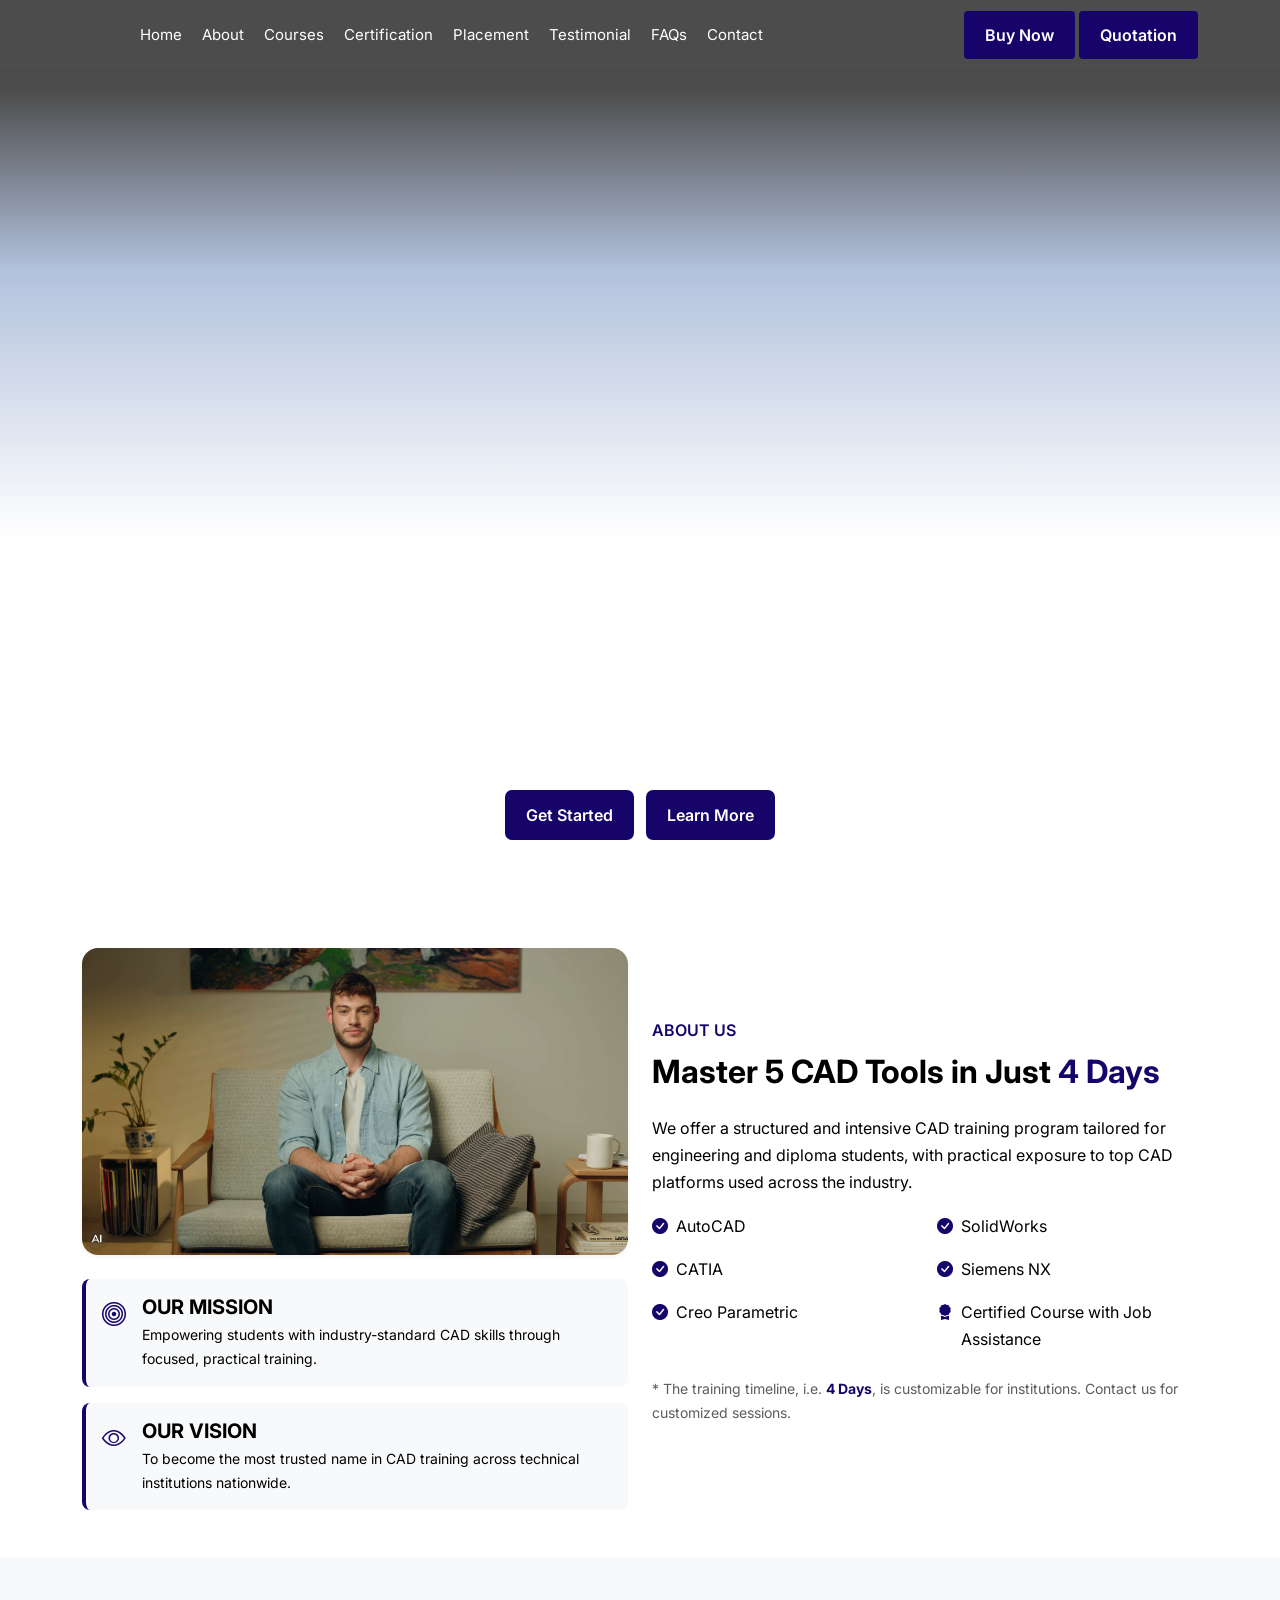
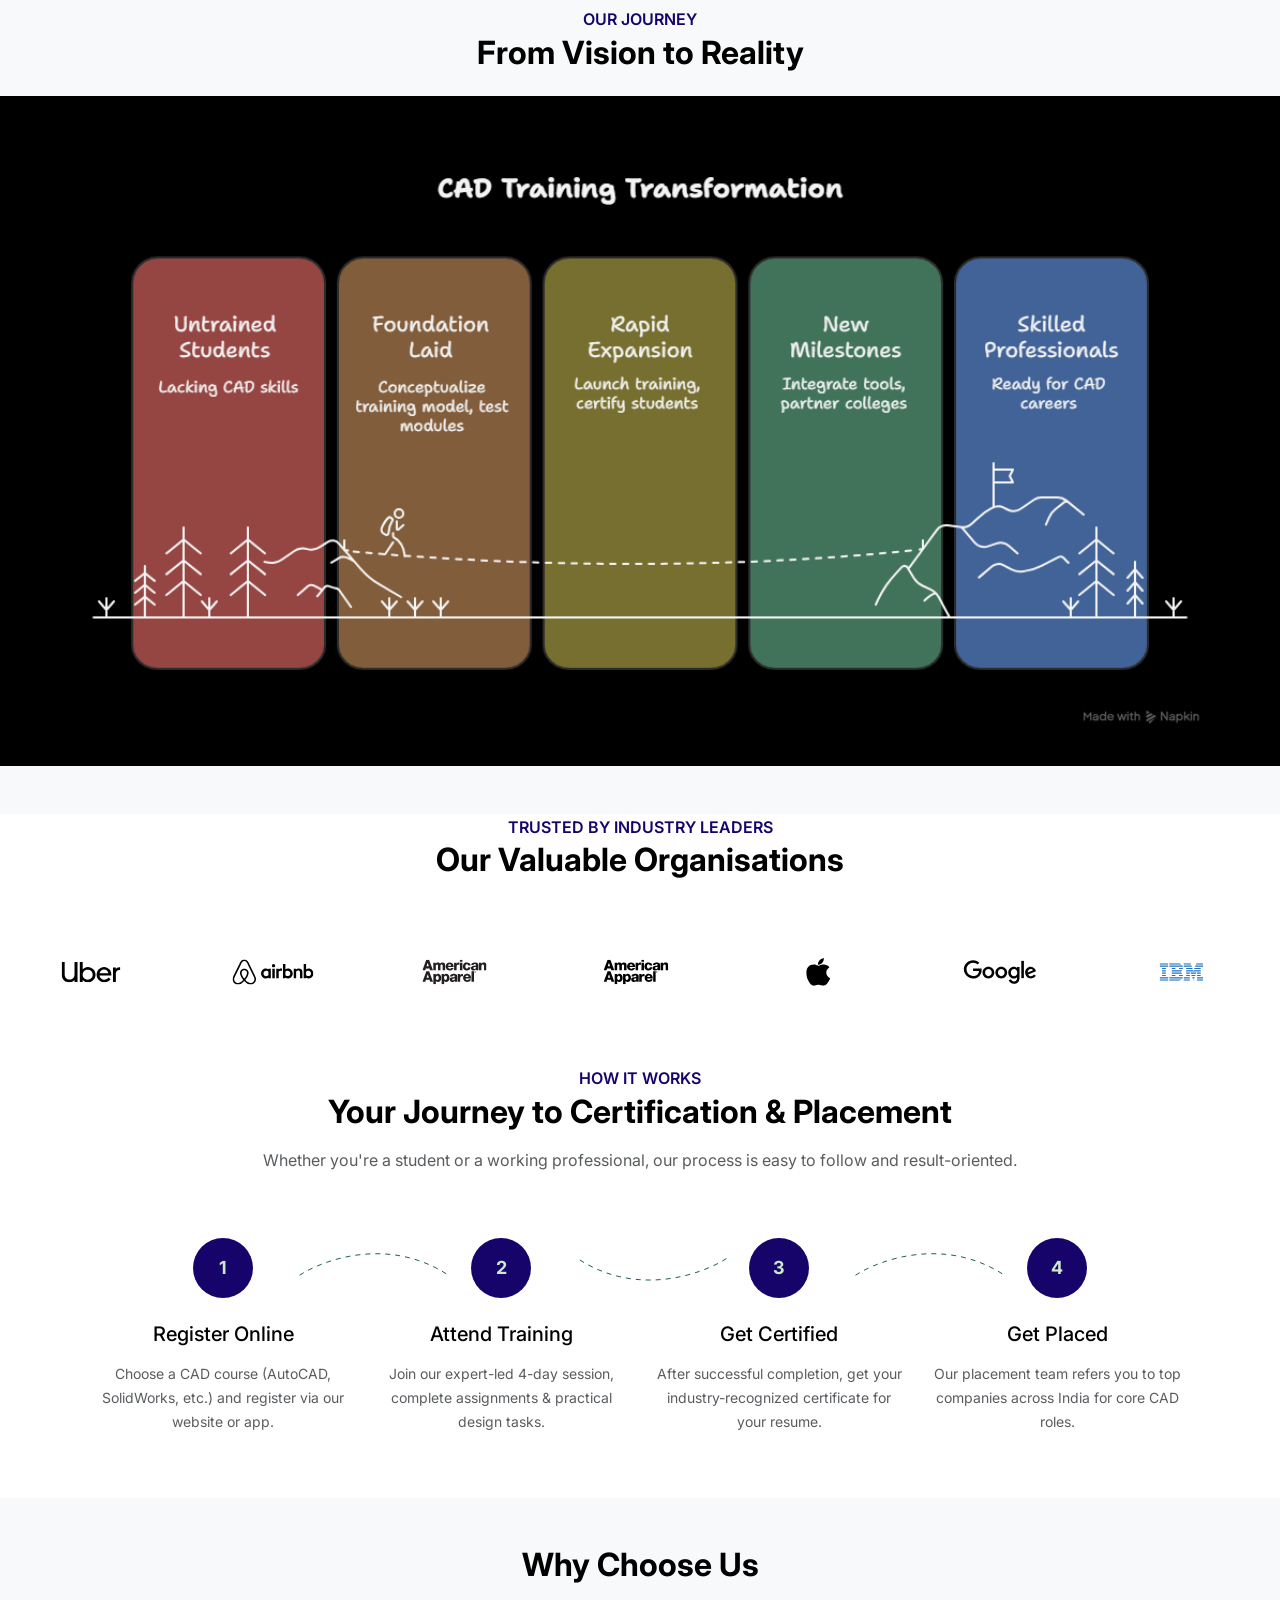
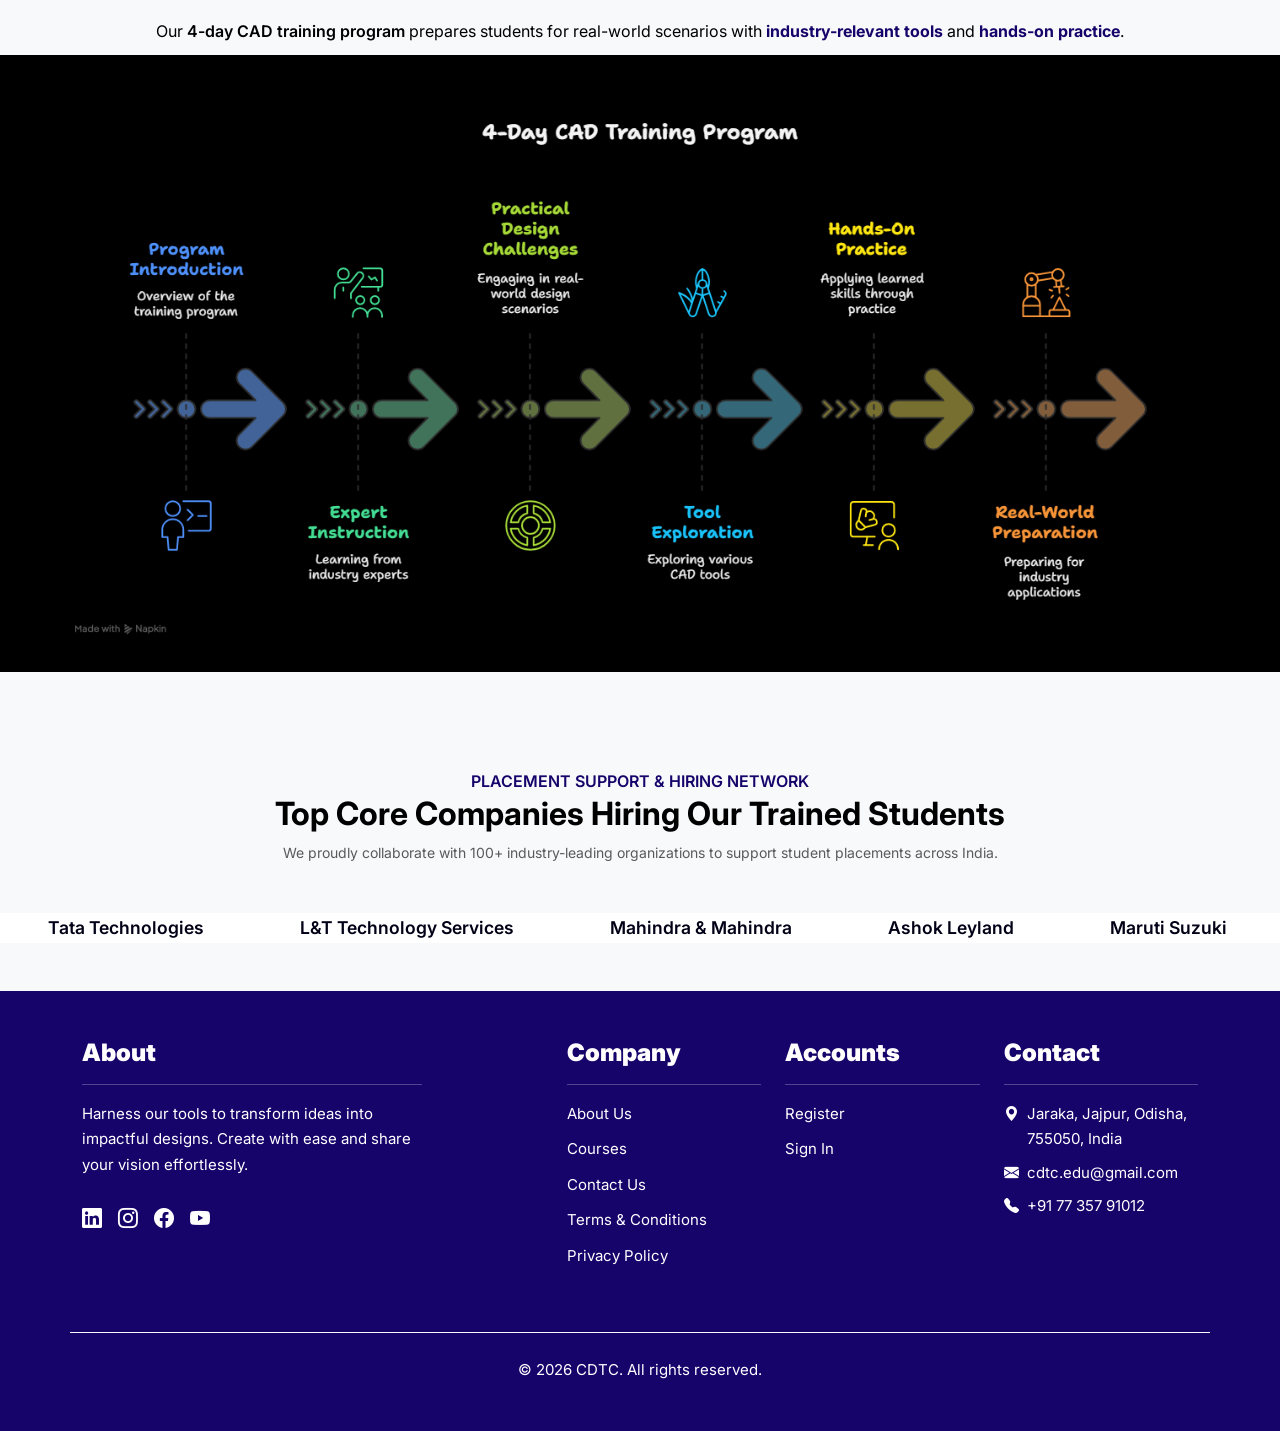
==== commit b59dbf09: "file renamed" ====
--- a/index.html
+++ b/index.html
@@ -227,7 +227,7 @@
   <!-- Full-width black background with image -->
   <div class="black-background-wrapper">
     <div class="image-inner">
-      <img src="assets/images/_- visual selection.png" alt="Our Journey Visual" class="img-fluid rounded">
+      <img src="assets/images/visual selection.png" alt="Our Journey Visual" class="img-fluid rounded">
     </div>
   </div>
 </section>
@@ -436,7 +436,7 @@
   <!-- Full-width black background with image -->
   <div class="black-background-wrapper">
     <div class="image-inner">
-      <img src="assets/images/_- visual selection1.png" alt="Why Choose Us Visual" class="img-fluid rounded">
+      <img src="assets/images/visual selection1.png" alt="Why Choose Us Visual" class="img-fluid rounded">
     </div>
   </div>
 </section>
@@ -556,7 +556,7 @@
 .marquee-track-wrapper {
   width: 200%;
   display: flex;
-  animation: scroll-left 30s linear infinite;
+  animation: scroll-left 1200s linear infinite;
 }
 
 .marquee-track {
@@ -569,7 +569,7 @@
 .marquee-track span {
   display: inline-block;
   padding: 0 24px;
-  color: #000;
+  color: #010016;
 }
 
 @keyframes scroll-left {
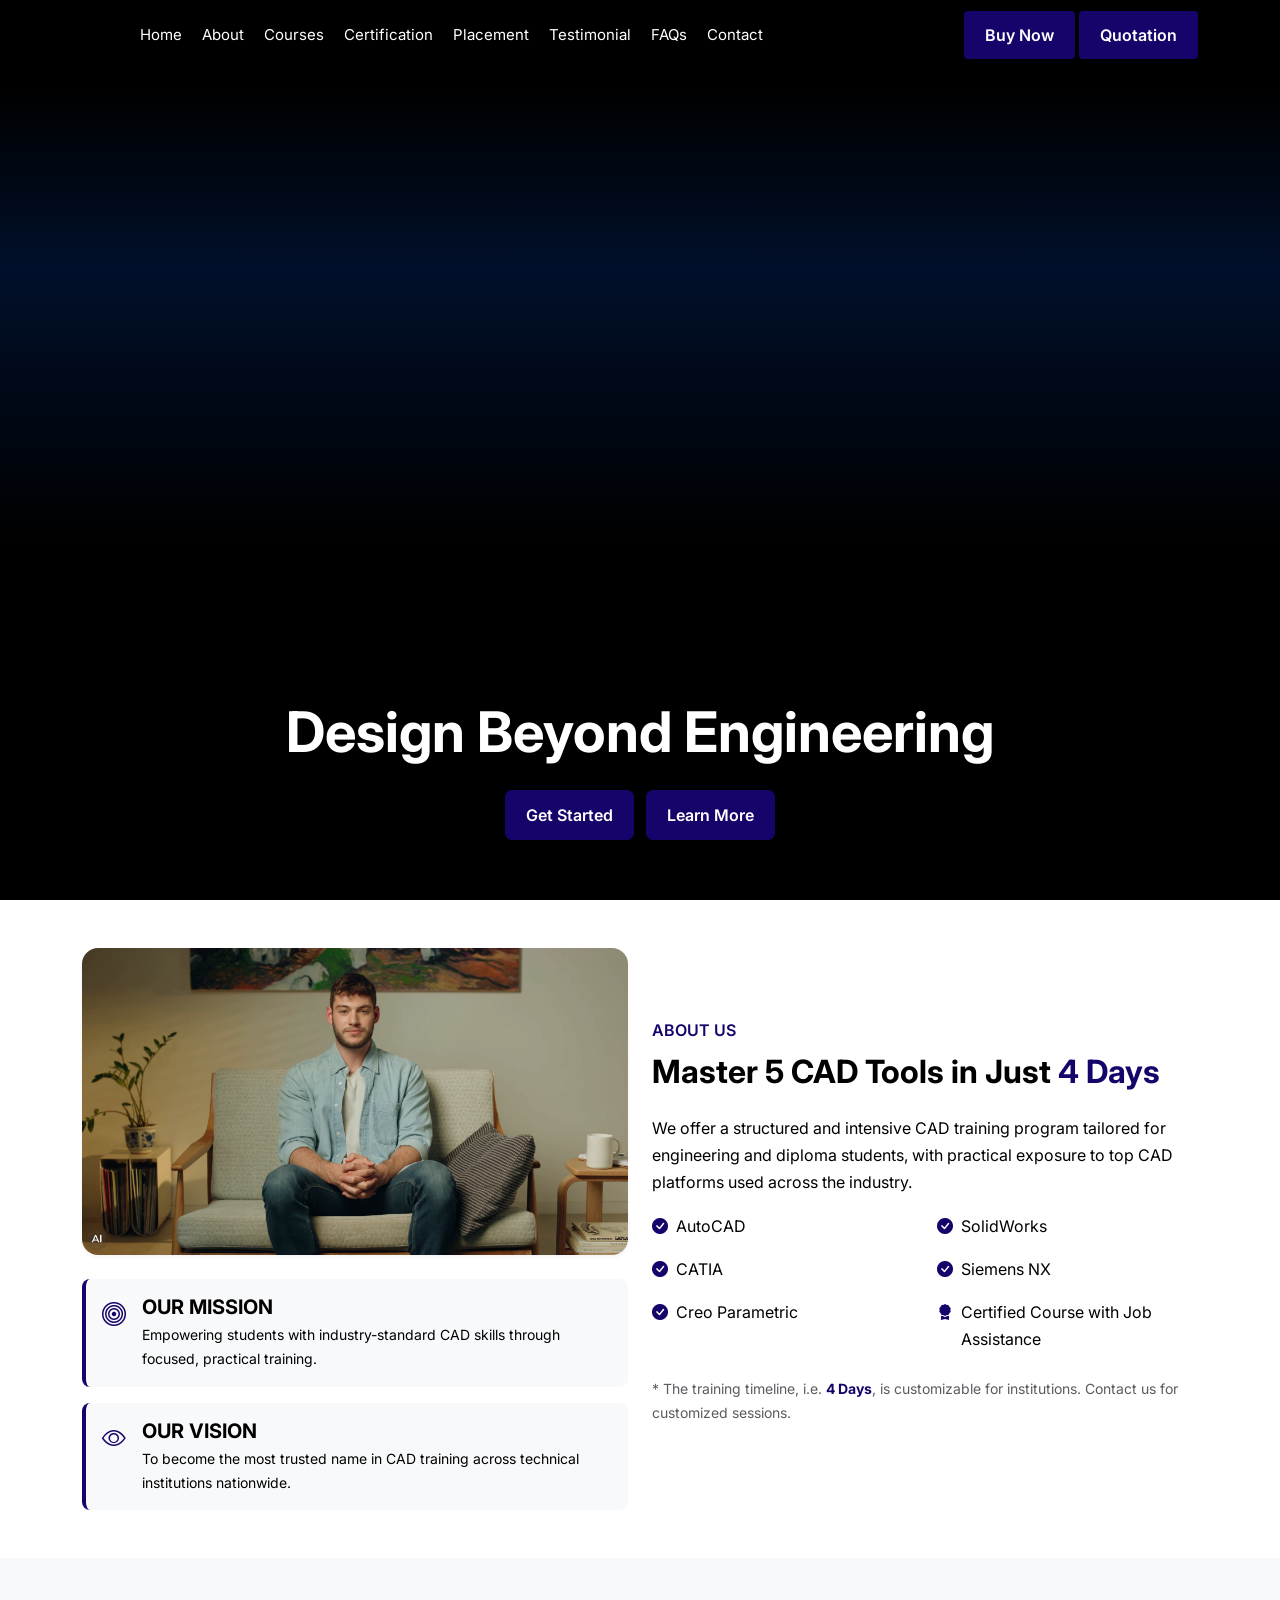
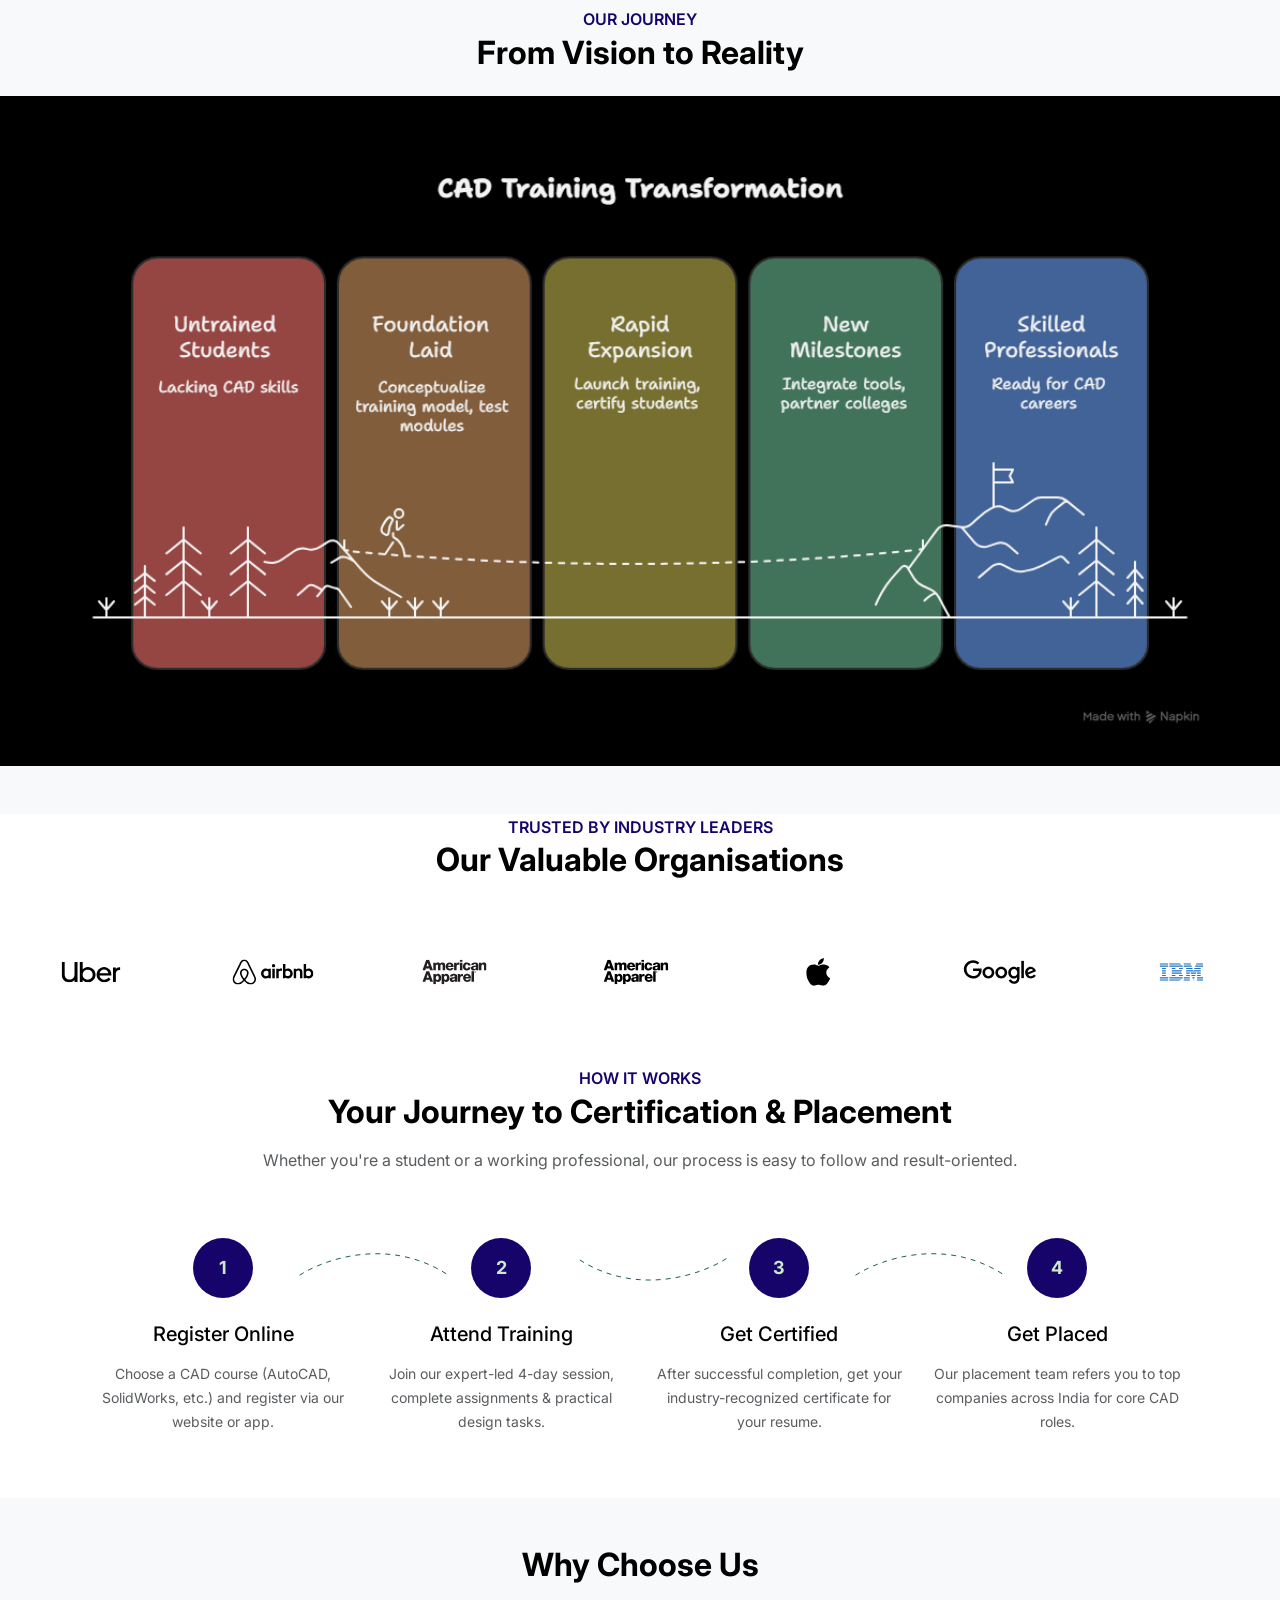
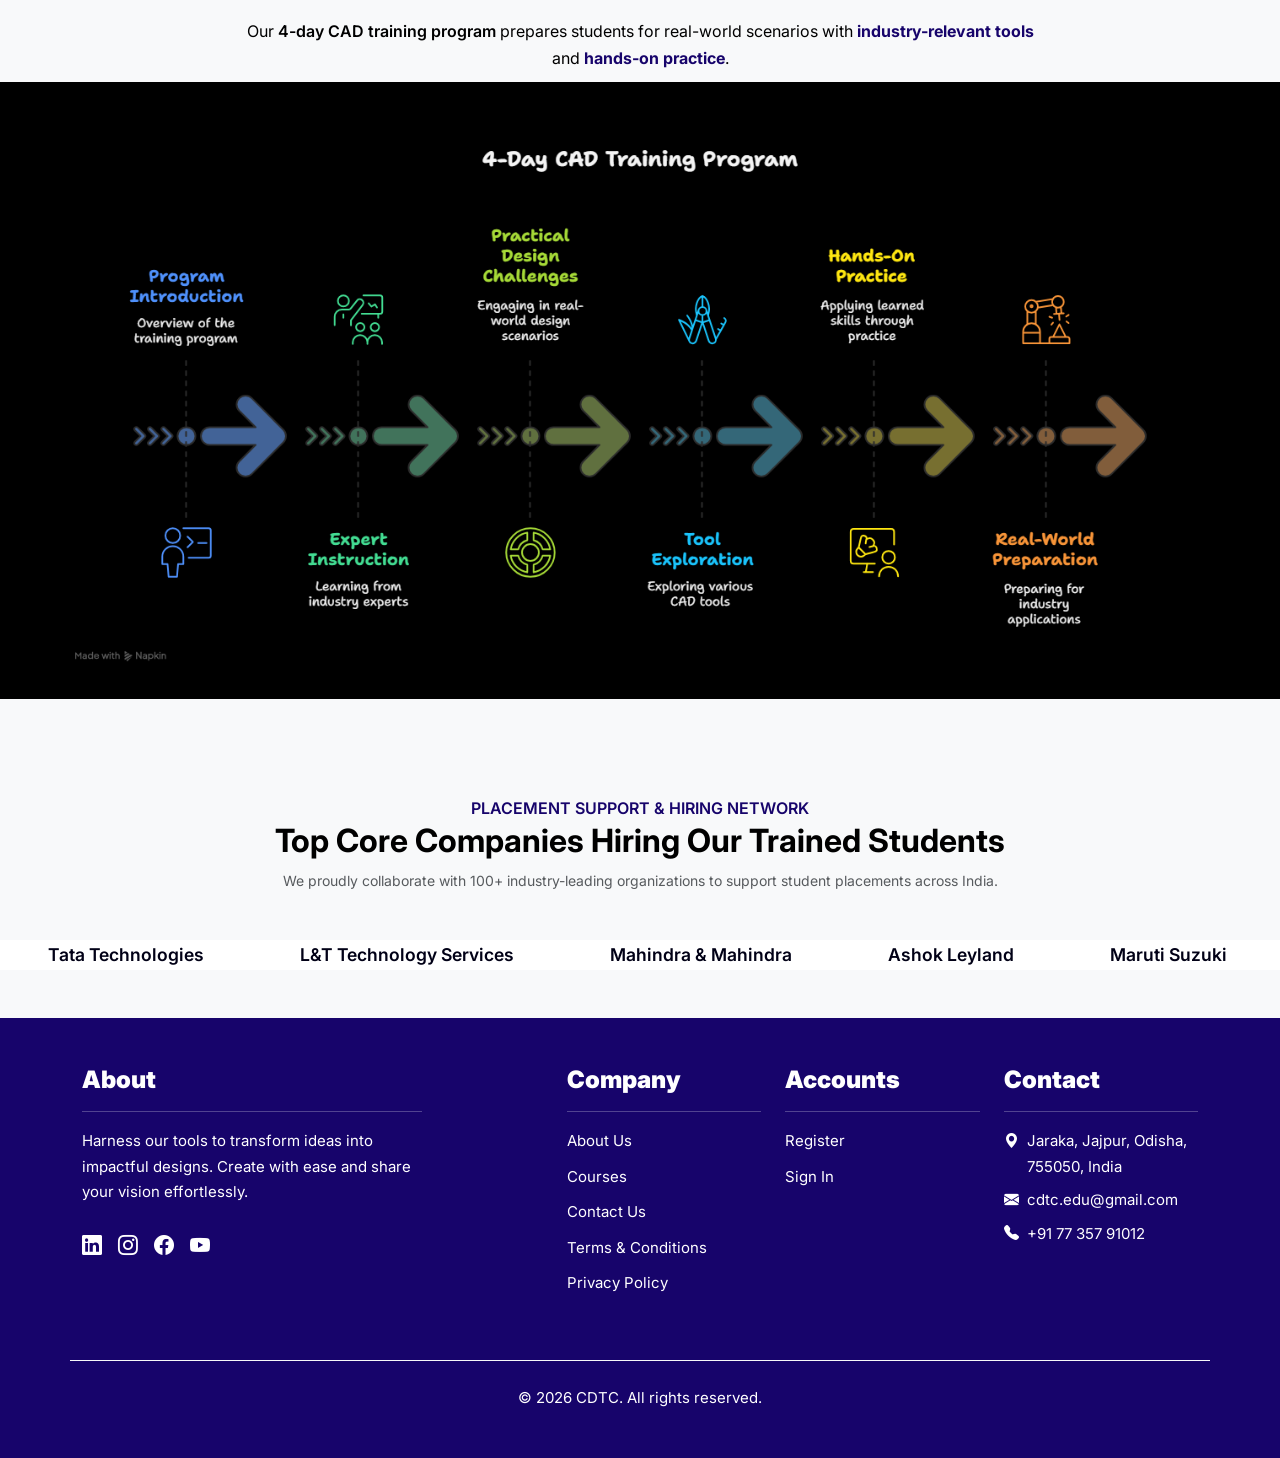
==== commit df0c04ae: "design update" ====
--- a/index.html
+++ b/index.html
@@ -117,7 +117,7 @@
 <!-- ======= Hero with Video Background and Top Gradient Overlay ======= -->
 <section id="hero-video" style="position: relative; height: 100vh; overflow: hidden;">
   <!-- Background Video -->
-  <video autoplay muted loop playsinline style="position: absolute; top: 0; left: 0; min-width: 100%; min-height: 100%; object-fit: cover; z-index: -1;">
+  <video autoplay muted loop playsinline style="position: absolute; top: 0; left: 0; width: 100%; height: 100%; object-fit: cover; background-color: #000; z-index: -1;">
     <source src="assets/video/clay_4a485c49f2.mp4" type="video/mp4">
     Your browser does not support the video tag.
   </video>
@@ -134,13 +134,22 @@
   <!-- Hero Content: Centered horizontally, aligned to bottom -->
   <div class="container h-100 d-flex flex-column justify-content-end align-items-center text-center text-white" style="position: relative; z-index: 1; padding-bottom: 60px;">
     <div>
-      <h1 class="display-4 fw-bold mb-4" style="color: #ffffff;">Design Beyond Engineering</h1>
+      <h1 class="display-4 fw-bold mb-4" style="color: #ffffff; text-shadow: 
+        -1px -1px 0 #000,  
+         1px -1px 0 #000,
+        -1px  1px 0 #000,
+         1px  1px 0 #000;">
+        Design Beyond Engineering
+      </h1>
+
       <a href="#contact" class="btn btn-light me-2">Get Started</a>
       <a href="#about" class="btn btn-outline-light">Learn More</a>
     </div>
   </div>
 </section>
 <!-- End Hero -->
+
+
 
         
 <!-- ======= About & Journey Timeline Section ======= -->
@@ -398,39 +407,38 @@
     <!-- Section Title & Description -->
     <h2 class="mb-4 fw-bold text-black">Why Choose Us</h2>
 
-    <!-- Centered One-Line Text -->
-<div class="one-line-text-wrapper">
-  <p class="one-line-text">
-    Our <span class="fw-semibold text-black">4-day CAD training program</span> prepares students for real-world scenarios with
-    <strong class="text-primary">industry-relevant tools</strong> and <strong class="text-primary">hands-on practice</strong>.
-  </p>
-</div>
-
-<!-- Custom CSS -->
-<style>
-  .one-line-text-wrapper {
-    display: flex;
-    justify-content: center;
-    align-items: center;
-    overflow-x: auto;
-    white-space: nowrap;
-    padding: 10px 0;
-  }
-
-  .one-line-text {
-    font-size: 1rem;
-    margin: 0;
-    white-space: nowrap;
-  }
-
-  @media (max-width: 576px) {
-    .one-line-text {
-      font-size: 0.95rem;
-    }
-  }
-</style>
-
-
+    <!-- Centered Text (NO SCROLLBAR) -->
+    <div class="one-line-text-wrapper">
+      <p class="one-line-text">
+        Our <span class="fw-semibold text-black">4-day CAD training program</span> prepares students for real-world scenarios with
+        <strong class="text-primary">industry-relevant tools</strong> and <strong class="text-primary">hands-on practice</strong>.
+      </p>
+    </div>
+
+    <!-- Custom CSS -->
+    <style>
+      .one-line-text-wrapper {
+        display: flex;
+        justify-content: center;
+        align-items: center;
+        padding: 10px 0;
+        text-align: center;
+      }
+
+      .one-line-text {
+        font-size: 1rem;
+        margin: 0;
+        white-space: normal; /* allow wrapping */
+        word-break: break-word;
+        max-width: 800px; /* optional */
+      }
+
+      @media (max-width: 576px) {
+        .one-line-text {
+          font-size: 0.95rem;
+        }
+      }
+    </style>
   </div>
 
   <!-- Full-width black background with image -->
@@ -467,6 +475,7 @@
     display: block;
   }
 </style>
+
 
 
 
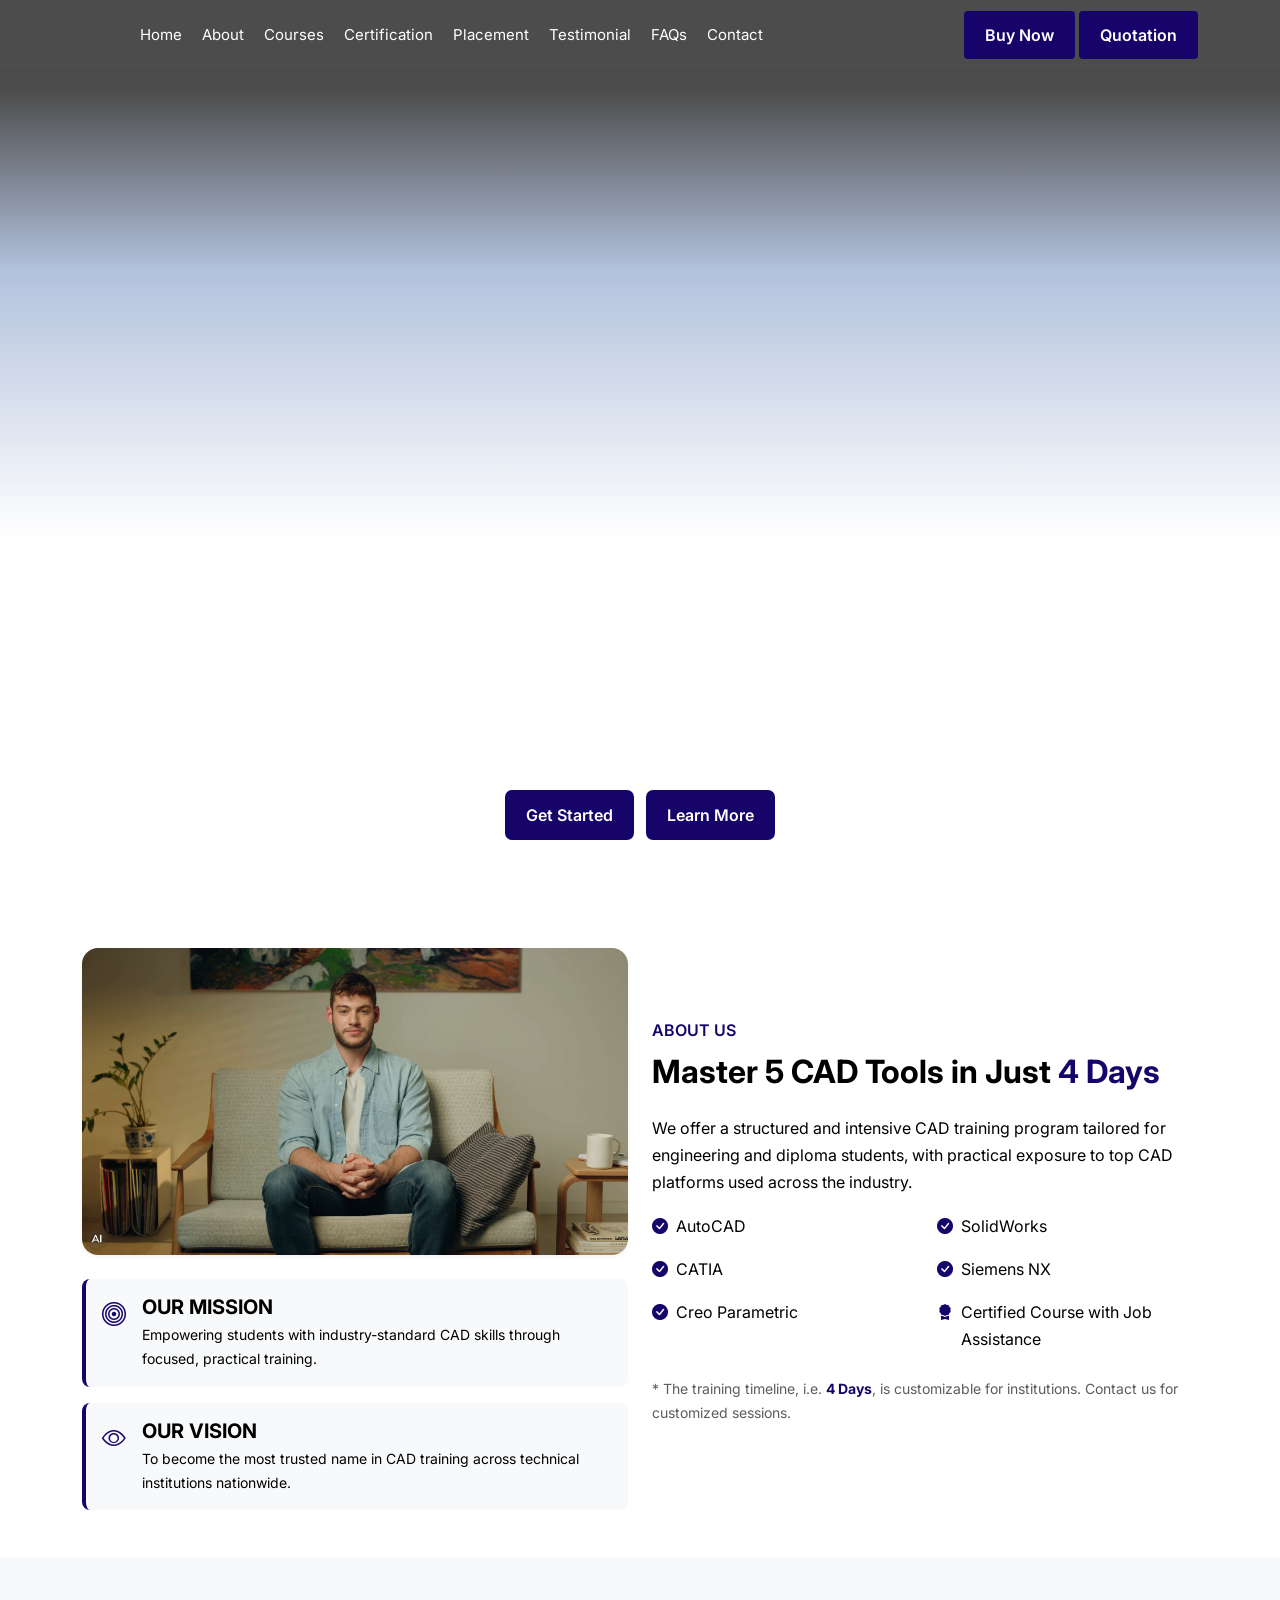
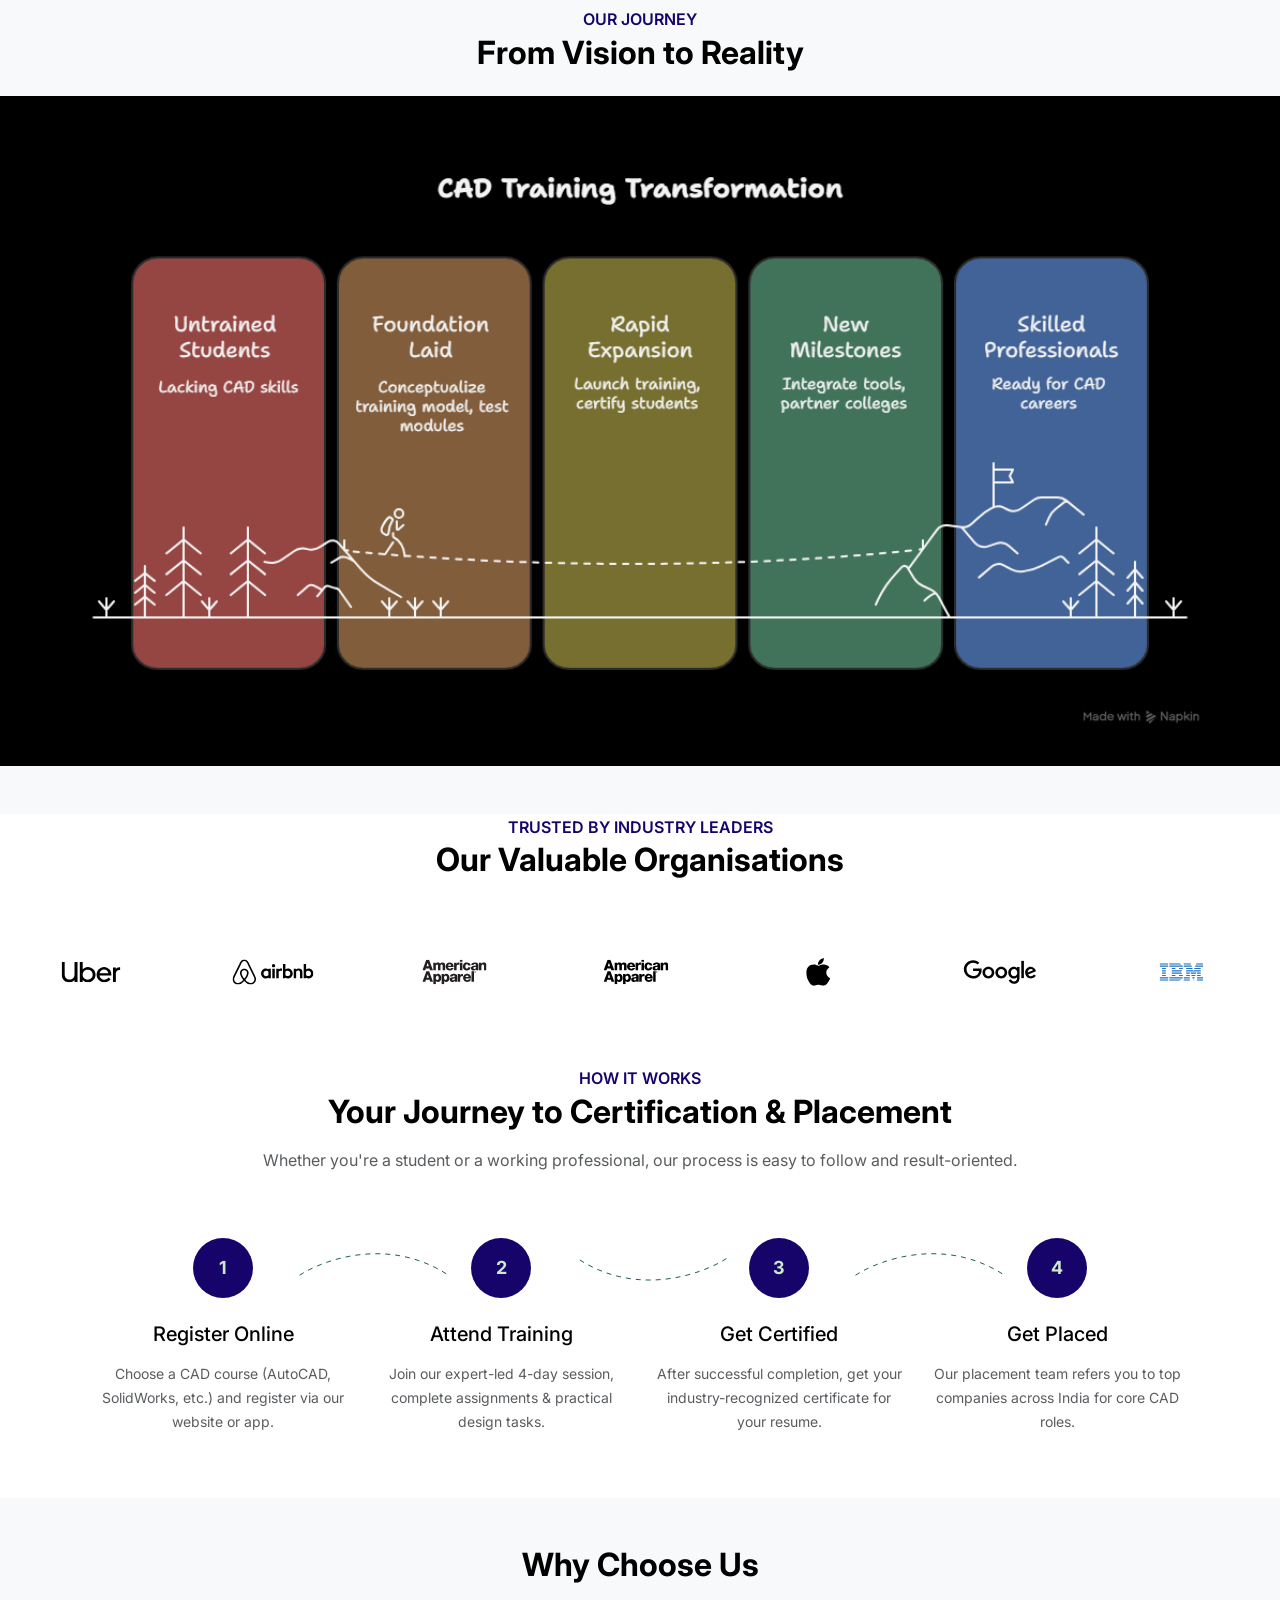
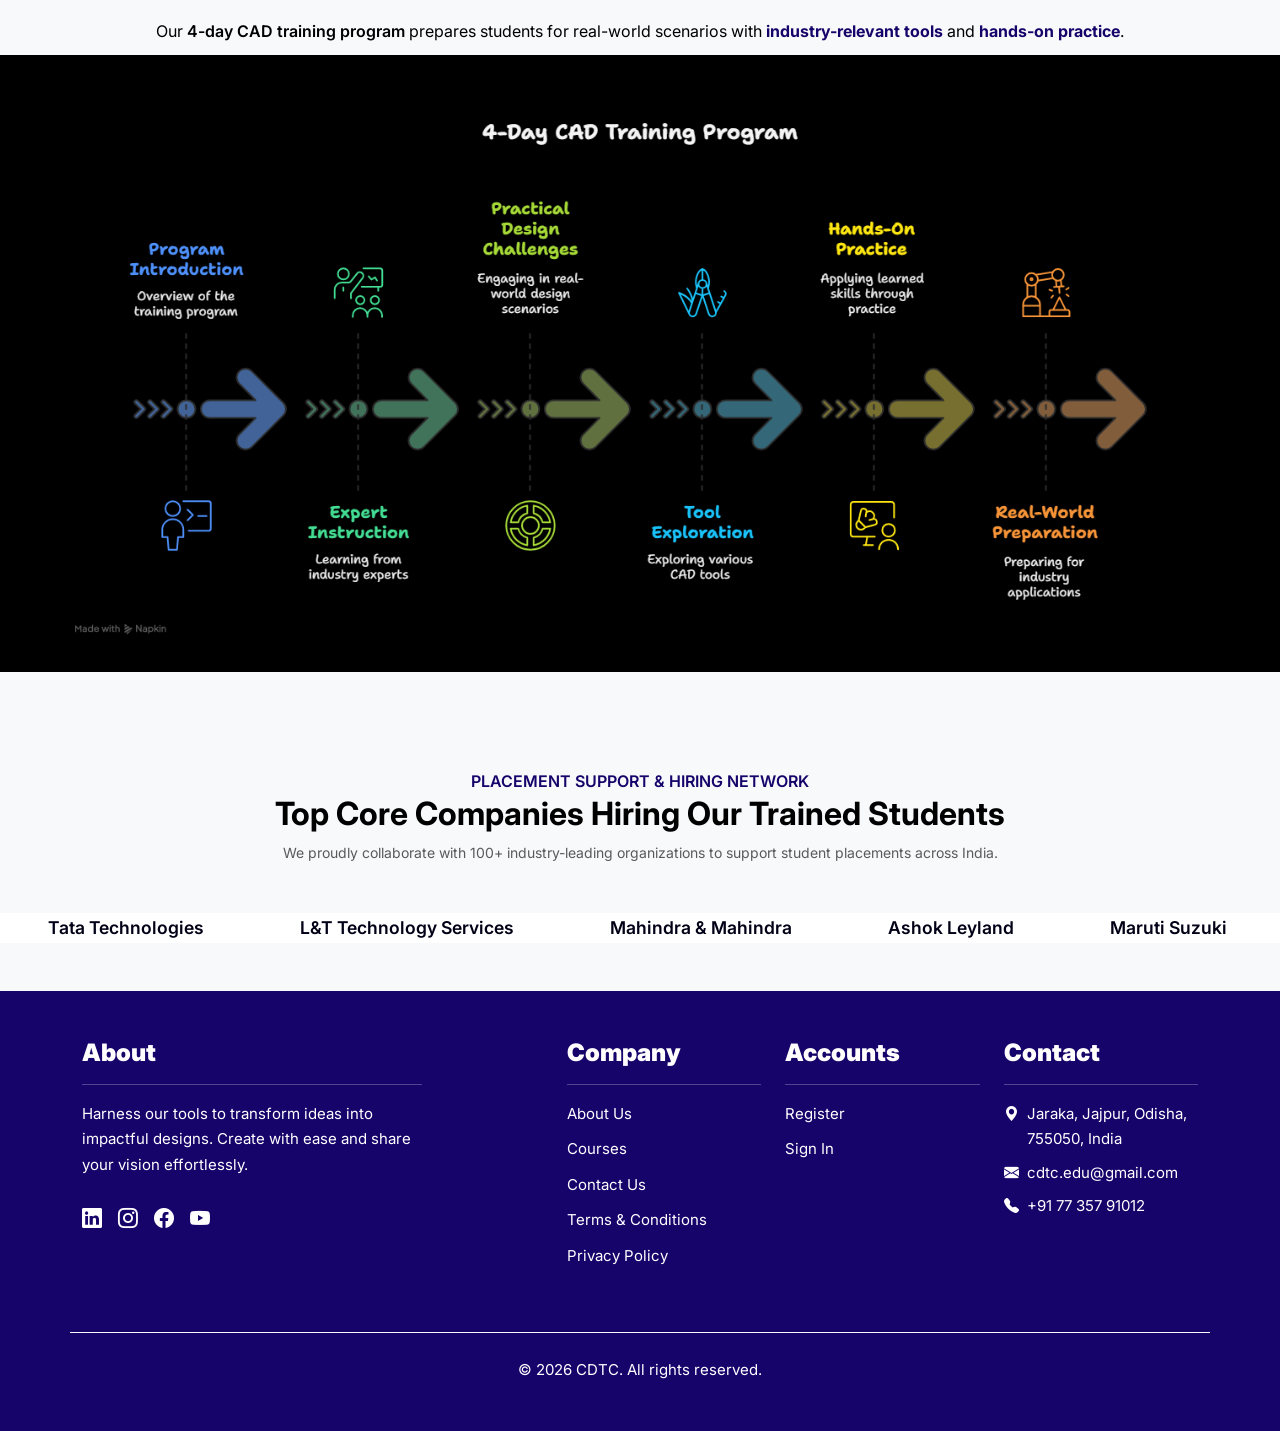
==== commit e948730f: "login/signup modification" ====
--- a/index.html
+++ b/index.html
@@ -89,7 +89,7 @@
 
     <div class="ms-auto w-auto">
       <div class="header-social d-flex align-items-center gap-1">
-        <a class="btn btn-primary py-2" href="#">Buy Now</a>
+        <a class="btn btn-primary py-2" href="loginRegister.html">Buy Now</a>
         <a class="btn btn-primary py-2" href="./assets/pages/quotation.html">Quotation</a>
 
         <button class="fbs__net-navbar-toggler justify-content-center align-items-center ms-auto" data-bs-toggle="offcanvas" data-bs-target="#fbs__net-navbars" aria-controls="fbs__net-navbars" aria-label="Toggle navigation" aria-expanded="false">
@@ -117,7 +117,7 @@
 <!-- ======= Hero with Video Background and Top Gradient Overlay ======= -->
 <section id="hero-video" style="position: relative; height: 100vh; overflow: hidden;">
   <!-- Background Video -->
-  <video autoplay muted loop playsinline style="position: absolute; top: 0; left: 0; width: 100%; height: 100%; object-fit: cover; background-color: #000; z-index: -1;">
+  <video autoplay muted loop playsinline style="position: absolute; top: 0; left: 0; min-width: 100%; min-height: 100%; object-fit: cover; z-index: -1;">
     <source src="assets/video/clay_4a485c49f2.mp4" type="video/mp4">
     Your browser does not support the video tag.
   </video>
@@ -134,22 +134,13 @@
   <!-- Hero Content: Centered horizontally, aligned to bottom -->
   <div class="container h-100 d-flex flex-column justify-content-end align-items-center text-center text-white" style="position: relative; z-index: 1; padding-bottom: 60px;">
     <div>
-      <h1 class="display-4 fw-bold mb-4" style="color: #ffffff; text-shadow: 
-        -1px -1px 0 #000,  
-         1px -1px 0 #000,
-        -1px  1px 0 #000,
-         1px  1px 0 #000;">
-        Design Beyond Engineering
-      </h1>
-
+      <h1 class="display-4 fw-bold mb-4" style="color: #ffffff;">Design Beyond Engineering</h1>
       <a href="#contact" class="btn btn-light me-2">Get Started</a>
       <a href="#about" class="btn btn-outline-light">Learn More</a>
     </div>
   </div>
 </section>
 <!-- End Hero -->
-
-
 
         
 <!-- ======= About & Journey Timeline Section ======= -->
@@ -407,38 +398,39 @@
     <!-- Section Title & Description -->
     <h2 class="mb-4 fw-bold text-black">Why Choose Us</h2>
 
-    <!-- Centered Text (NO SCROLLBAR) -->
-    <div class="one-line-text-wrapper">
-      <p class="one-line-text">
-        Our <span class="fw-semibold text-black">4-day CAD training program</span> prepares students for real-world scenarios with
-        <strong class="text-primary">industry-relevant tools</strong> and <strong class="text-primary">hands-on practice</strong>.
-      </p>
-    </div>
-
-    <!-- Custom CSS -->
-    <style>
-      .one-line-text-wrapper {
-        display: flex;
-        justify-content: center;
-        align-items: center;
-        padding: 10px 0;
-        text-align: center;
-      }
-
-      .one-line-text {
-        font-size: 1rem;
-        margin: 0;
-        white-space: normal; /* allow wrapping */
-        word-break: break-word;
-        max-width: 800px; /* optional */
-      }
-
-      @media (max-width: 576px) {
-        .one-line-text {
-          font-size: 0.95rem;
-        }
-      }
-    </style>
+    <!-- Centered One-Line Text -->
+<div class="one-line-text-wrapper">
+  <p class="one-line-text">
+    Our <span class="fw-semibold text-black">4-day CAD training program</span> prepares students for real-world scenarios with
+    <strong class="text-primary">industry-relevant tools</strong> and <strong class="text-primary">hands-on practice</strong>.
+  </p>
+</div>
+
+<!-- Custom CSS -->
+<style>
+  .one-line-text-wrapper {
+    display: flex;
+    justify-content: center;
+    align-items: center;
+    overflow-x: auto;
+    white-space: nowrap;
+    padding: 10px 0;
+  }
+
+  .one-line-text {
+    font-size: 1rem;
+    margin: 0;
+    white-space: nowrap;
+  }
+
+  @media (max-width: 576px) {
+    .one-line-text {
+      font-size: 0.95rem;
+    }
+  }
+</style>
+
+
   </div>
 
   <!-- Full-width black background with image -->
@@ -475,7 +467,6 @@
     display: block;
   }
 </style>
-
 
 
 
@@ -643,7 +634,7 @@
             <hr>
             <ul class="list-unstyled">
               <li><a href="page-signup.html" class="text-white text-decoration-none">Register</a></li>
-              <li><a href="page-signin.html" class="text-white text-decoration-none">Sign In</a></li>
+              <li><a href="loginRegister.html" class="text-white text-decoration-none">Sign In</a></li>
             </ul>
           </div>
 
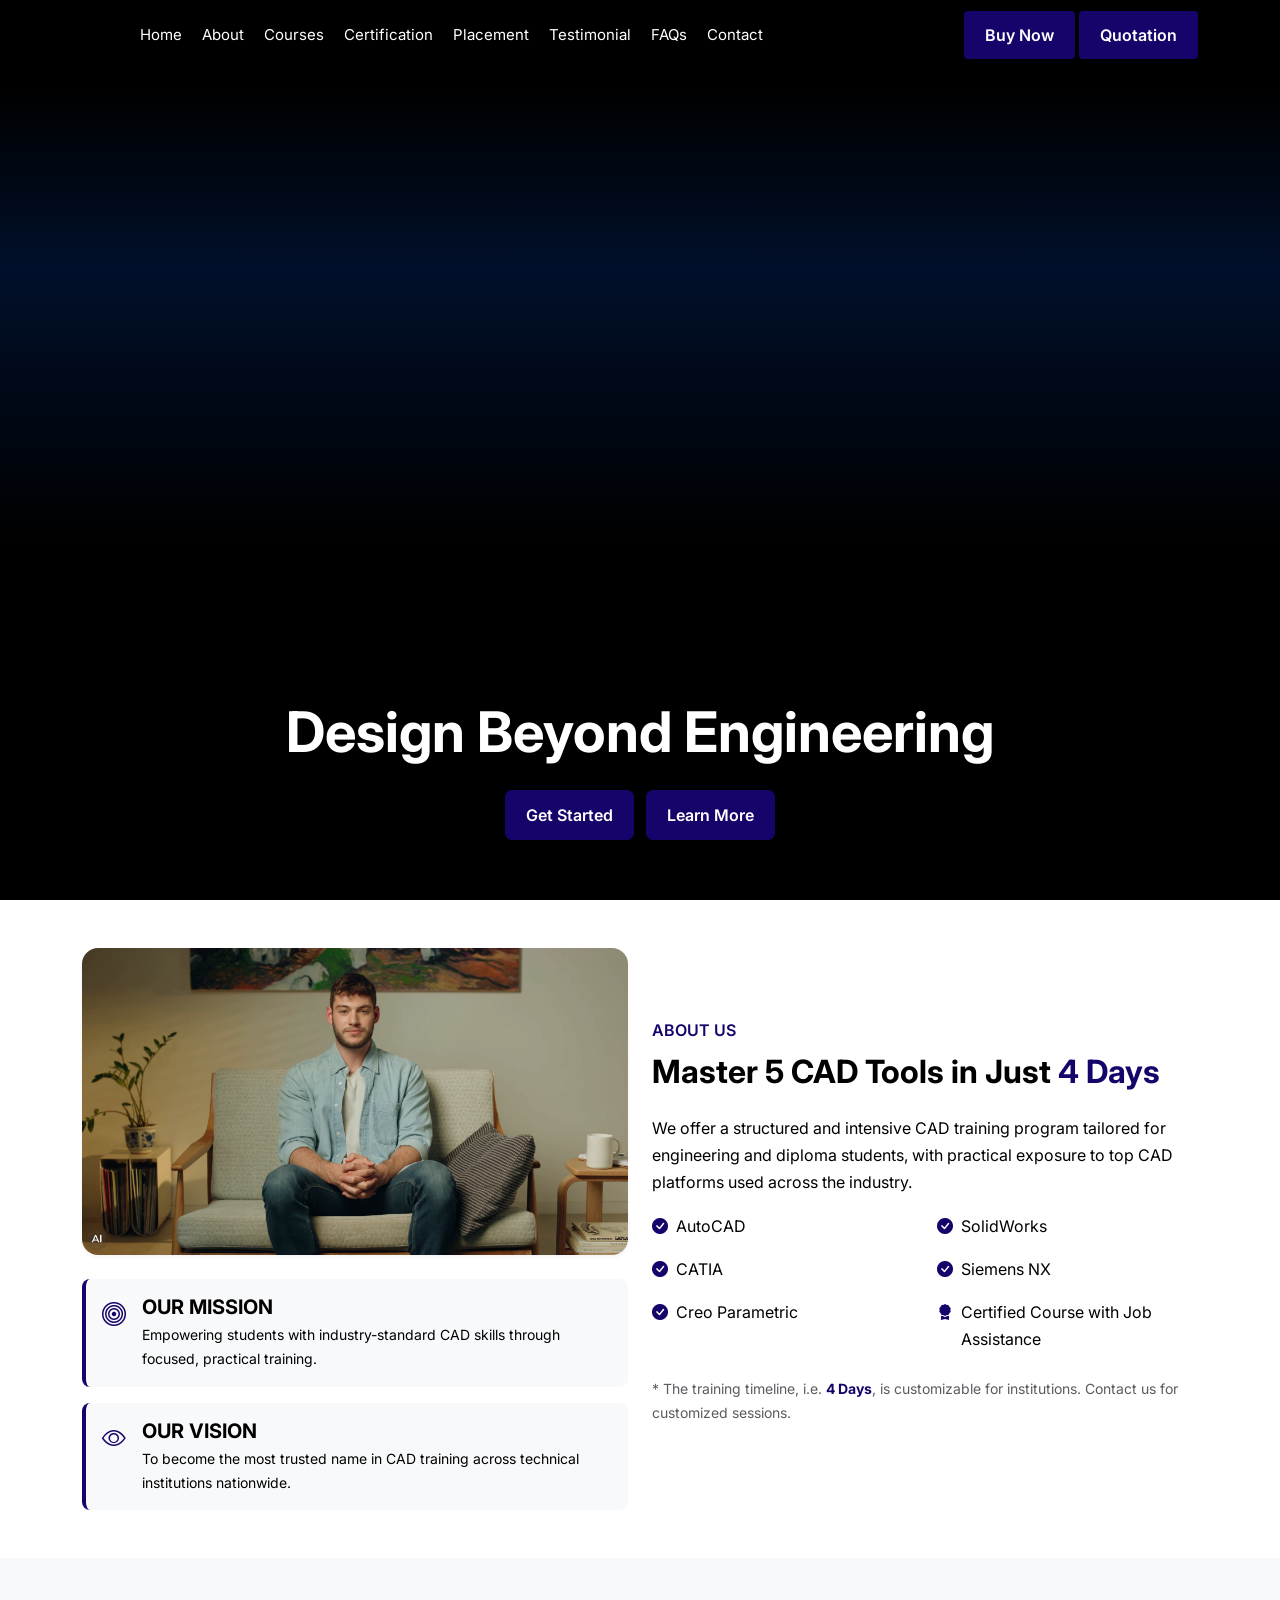
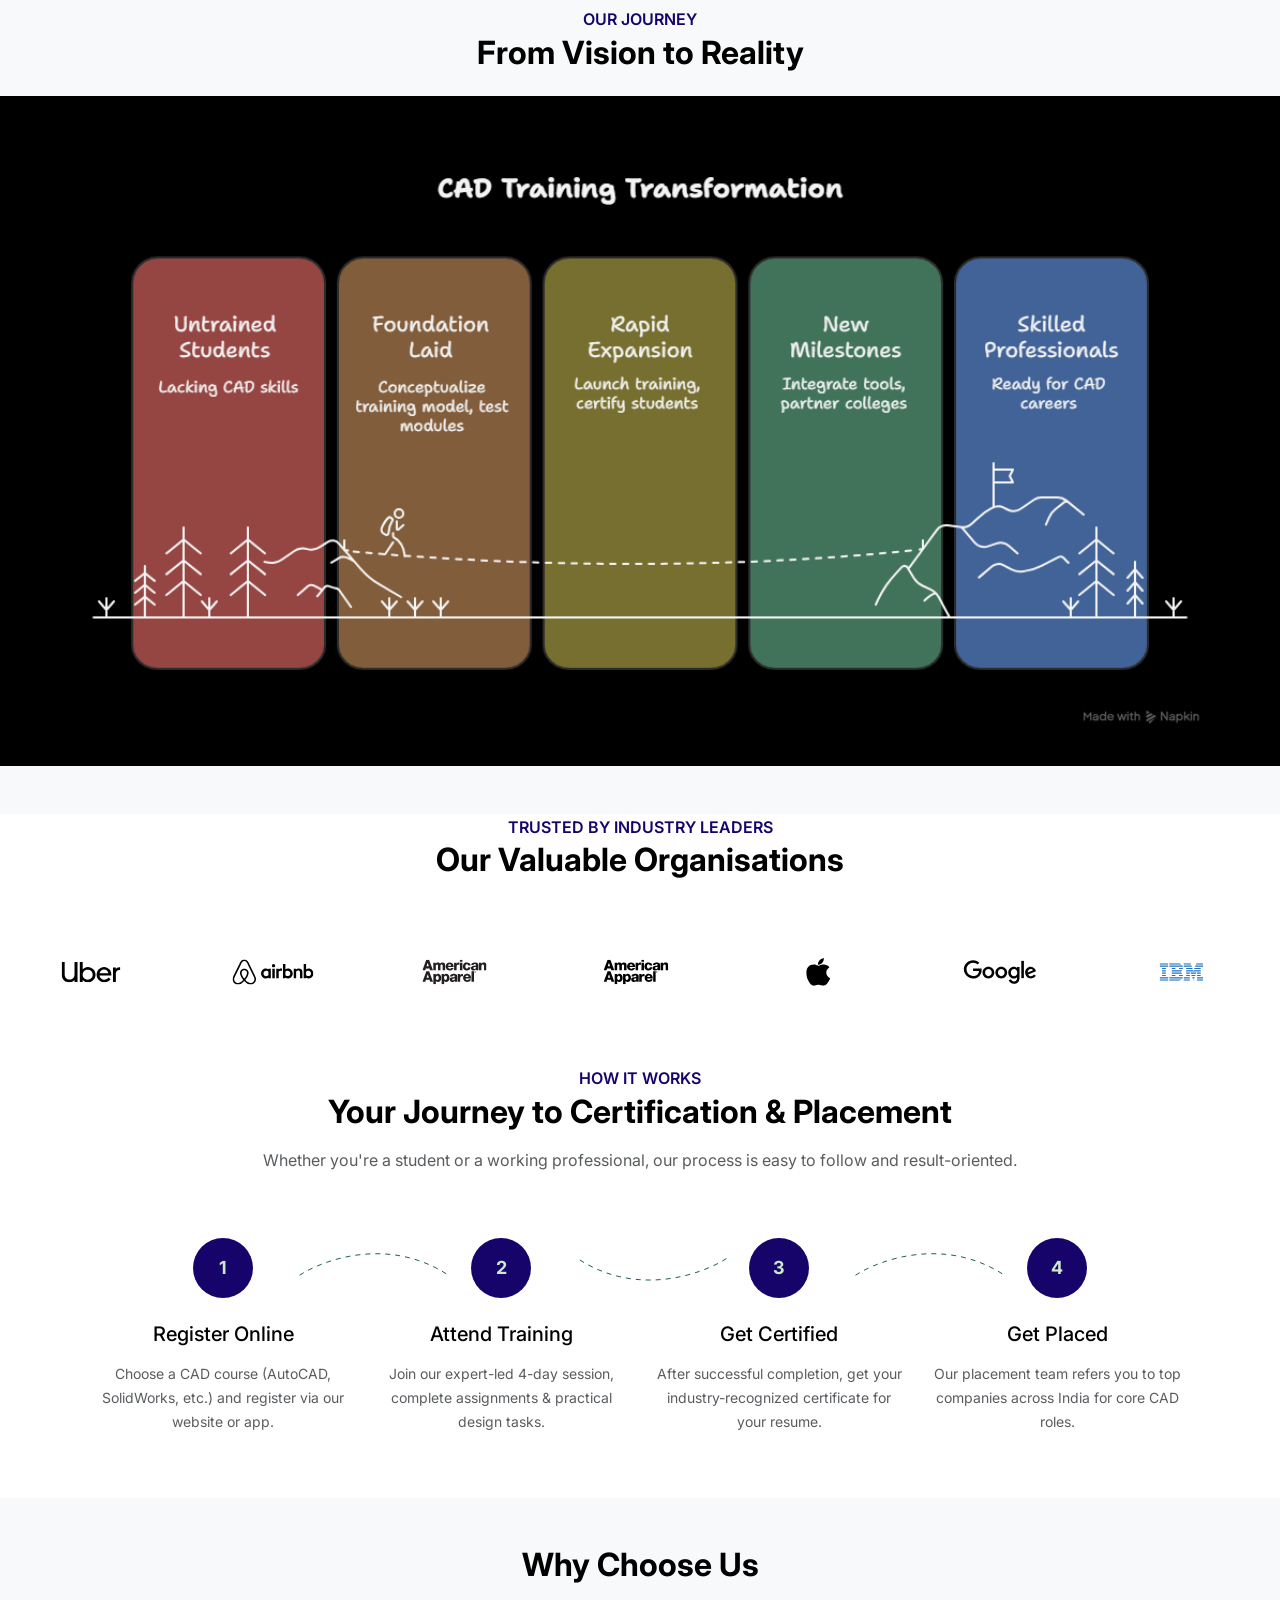
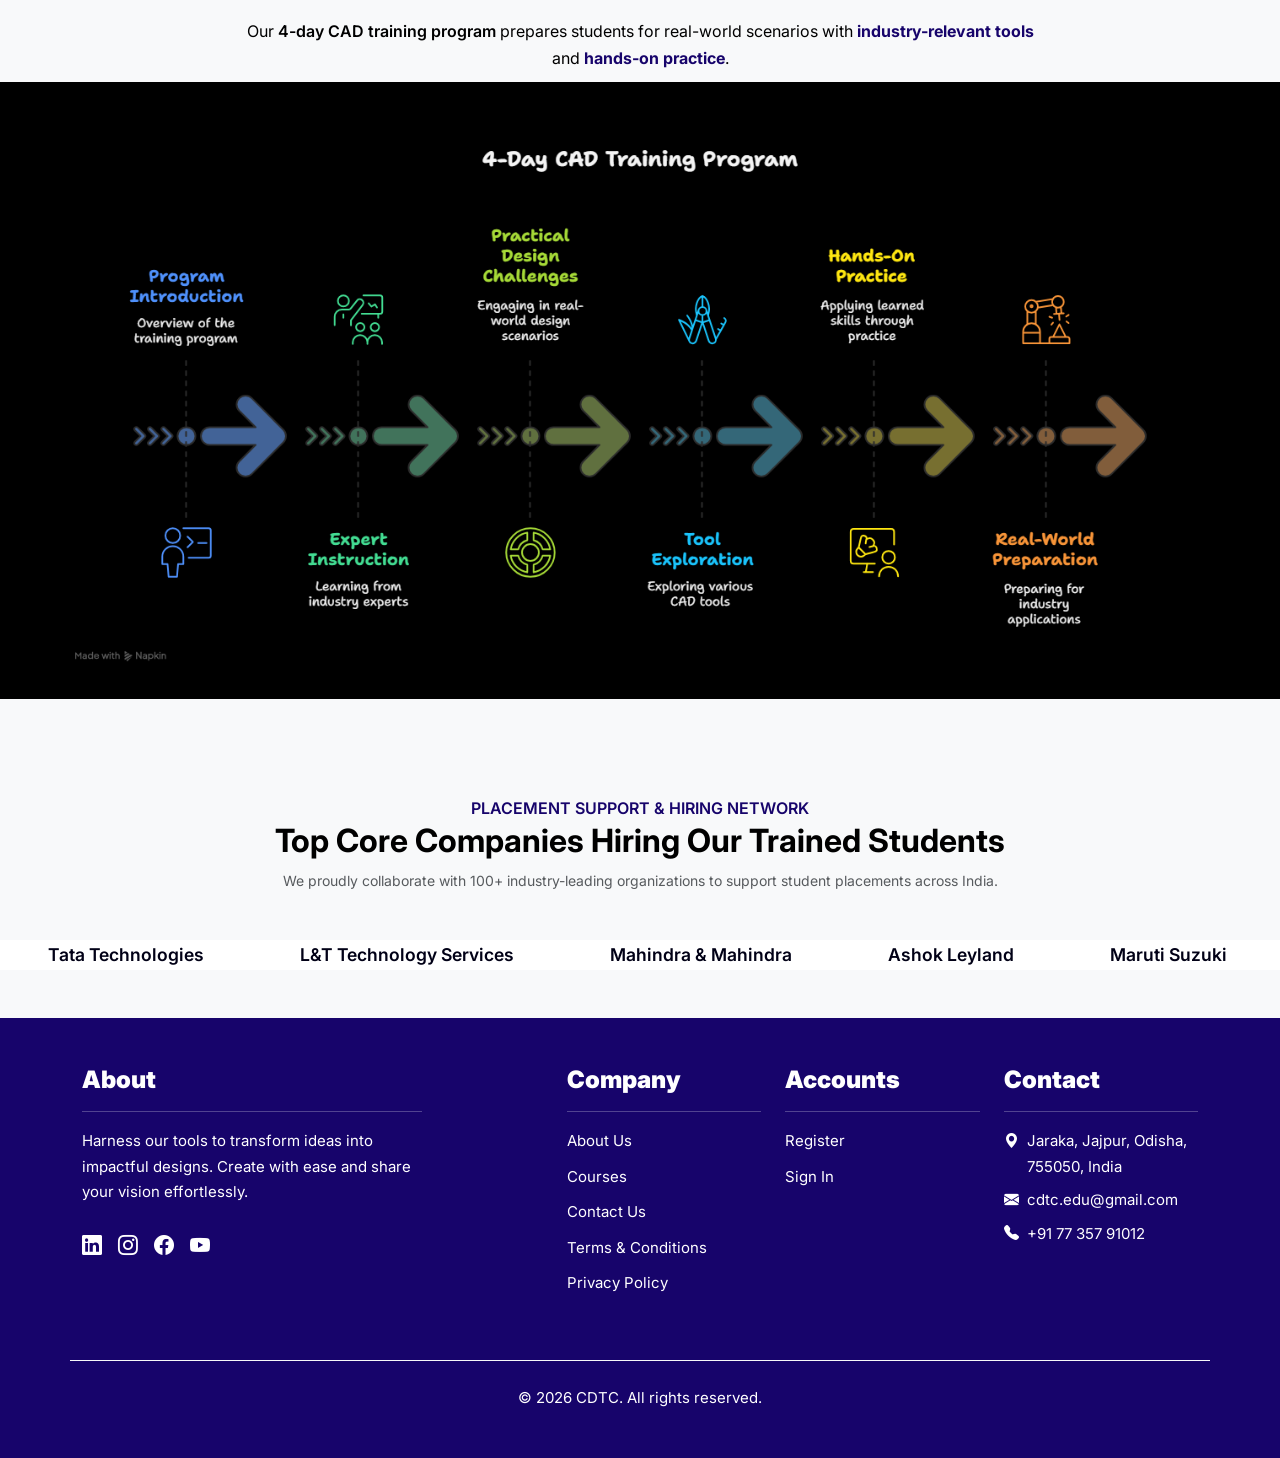
==== commit f2b82ee4: "Merge branch 'page_designs' of https://github.com/cad-design-training-center-096/company_website_htm" ====
--- a/index.html
+++ b/index.html
@@ -117,7 +117,7 @@
 <!-- ======= Hero with Video Background and Top Gradient Overlay ======= -->
 <section id="hero-video" style="position: relative; height: 100vh; overflow: hidden;">
   <!-- Background Video -->
-  <video autoplay muted loop playsinline style="position: absolute; top: 0; left: 0; min-width: 100%; min-height: 100%; object-fit: cover; z-index: -1;">
+  <video autoplay muted loop playsinline style="position: absolute; top: 0; left: 0; width: 100%; height: 100%; object-fit: cover; background-color: #000; z-index: -1;">
     <source src="assets/video/clay_4a485c49f2.mp4" type="video/mp4">
     Your browser does not support the video tag.
   </video>
@@ -134,13 +134,22 @@
   <!-- Hero Content: Centered horizontally, aligned to bottom -->
   <div class="container h-100 d-flex flex-column justify-content-end align-items-center text-center text-white" style="position: relative; z-index: 1; padding-bottom: 60px;">
     <div>
-      <h1 class="display-4 fw-bold mb-4" style="color: #ffffff;">Design Beyond Engineering</h1>
+      <h1 class="display-4 fw-bold mb-4" style="color: #ffffff; text-shadow: 
+        -1px -1px 0 #000,  
+         1px -1px 0 #000,
+        -1px  1px 0 #000,
+         1px  1px 0 #000;">
+        Design Beyond Engineering
+      </h1>
+
       <a href="#contact" class="btn btn-light me-2">Get Started</a>
       <a href="#about" class="btn btn-outline-light">Learn More</a>
     </div>
   </div>
 </section>
 <!-- End Hero -->
+
+
 
         
 <!-- ======= About & Journey Timeline Section ======= -->
@@ -398,39 +407,38 @@
     <!-- Section Title & Description -->
     <h2 class="mb-4 fw-bold text-black">Why Choose Us</h2>
 
-    <!-- Centered One-Line Text -->
-<div class="one-line-text-wrapper">
-  <p class="one-line-text">
-    Our <span class="fw-semibold text-black">4-day CAD training program</span> prepares students for real-world scenarios with
-    <strong class="text-primary">industry-relevant tools</strong> and <strong class="text-primary">hands-on practice</strong>.
-  </p>
-</div>
-
-<!-- Custom CSS -->
-<style>
-  .one-line-text-wrapper {
-    display: flex;
-    justify-content: center;
-    align-items: center;
-    overflow-x: auto;
-    white-space: nowrap;
-    padding: 10px 0;
-  }
-
-  .one-line-text {
-    font-size: 1rem;
-    margin: 0;
-    white-space: nowrap;
-  }
-
-  @media (max-width: 576px) {
-    .one-line-text {
-      font-size: 0.95rem;
-    }
-  }
-</style>
-
-
+    <!-- Centered Text (NO SCROLLBAR) -->
+    <div class="one-line-text-wrapper">
+      <p class="one-line-text">
+        Our <span class="fw-semibold text-black">4-day CAD training program</span> prepares students for real-world scenarios with
+        <strong class="text-primary">industry-relevant tools</strong> and <strong class="text-primary">hands-on practice</strong>.
+      </p>
+    </div>
+
+    <!-- Custom CSS -->
+    <style>
+      .one-line-text-wrapper {
+        display: flex;
+        justify-content: center;
+        align-items: center;
+        padding: 10px 0;
+        text-align: center;
+      }
+
+      .one-line-text {
+        font-size: 1rem;
+        margin: 0;
+        white-space: normal; /* allow wrapping */
+        word-break: break-word;
+        max-width: 800px; /* optional */
+      }
+
+      @media (max-width: 576px) {
+        .one-line-text {
+          font-size: 0.95rem;
+        }
+      }
+    </style>
   </div>
 
   <!-- Full-width black background with image -->
@@ -467,6 +475,7 @@
     display: block;
   }
 </style>
+
 
 
 
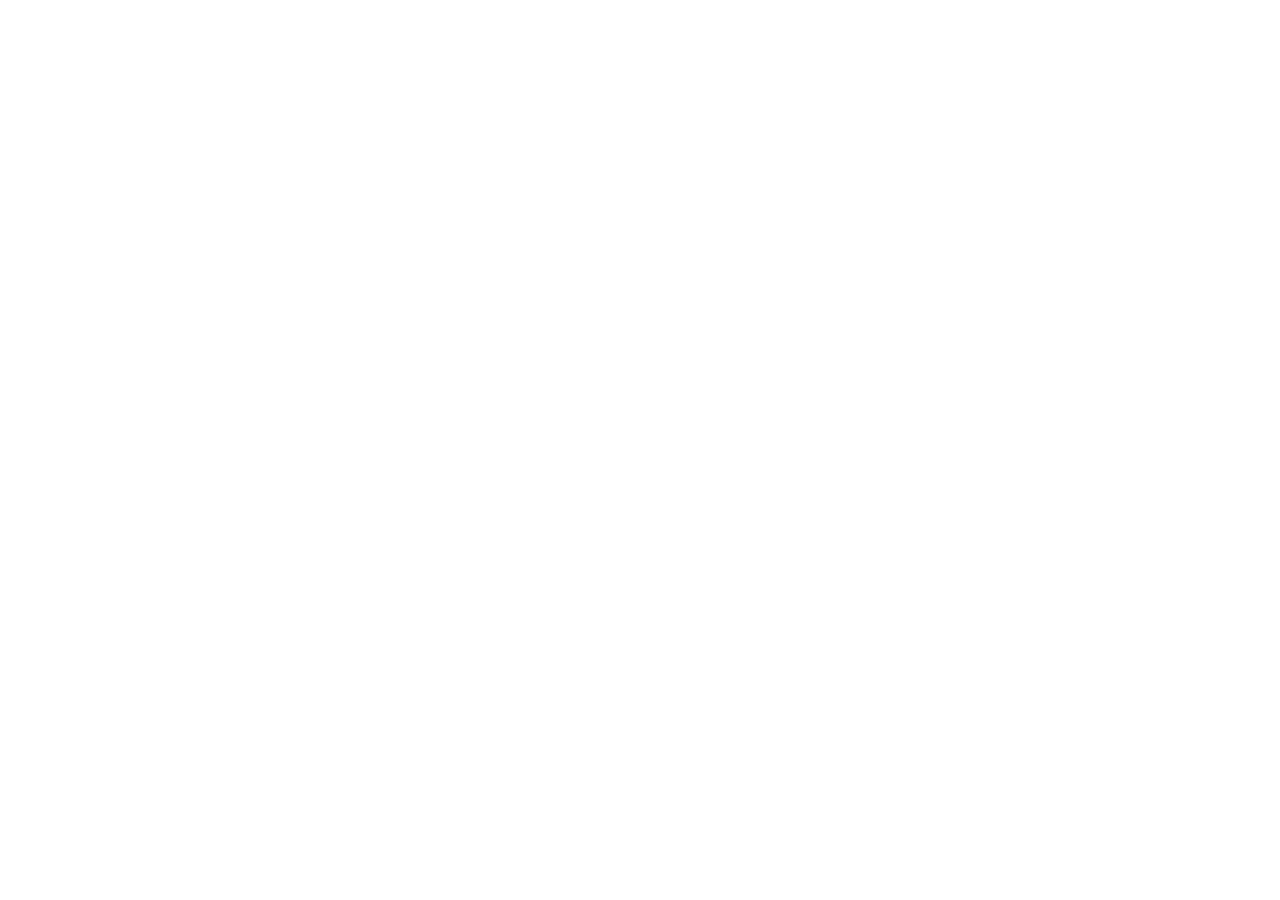
==== commit 86bc4b83: "initial commit" ====
--- a/index.html
+++ b/index.html
@@ -1,699 +1,13 @@
 <!DOCTYPE html>
 <html lang="en">
-  <head>
-    <meta charset="utf-8">
-    <meta name="viewport" content="width=device-width, initial-scale=1">
-    <title> CDTC Official </title>
-     
-    <!-- ======= Google Font =======-->
-    <link rel="preconnect" href="https://fonts.googleapis.com">
-    <link rel="preconnect" href="https://fonts.gstatic.com" crossorigin="">
-    <link href="https://fonts.googleapis.com/css2?family=Inter:wght@100..900&amp;display=swap" rel="stylesheet">
-    <!-- End Google Font-->
-    
-    <!-- ======= Styles =======-->
-    <link href="assets/vendors/bootstrap/bootstrap.min.css" rel="stylesheet">
-    <link href="assets/vendors/bootstrap-icons/font/bootstrap-icons.min.css" rel="stylesheet">
-    <link href="assets/vendors/glightbox/glightbox.min.css" rel="stylesheet">
-    <link href="assets/vendors/swiper/swiper-bundle.min.css" rel="stylesheet">
-    <link href="assets/vendors/aos/aos.css" rel="stylesheet">
-    <!-- End Styles-->
-    
-    <!-- ======= Theme Style =======-->
-    <link href="assets/css/style.css" rel="stylesheet">
-    <!-- End Theme Style-->
-
-  
-    
-    <!-- ======= Apply theme =======-->
-    <script>
-      // Apply the theme as early as possible to avoid flicker
-      (function() {
-      const storedTheme = localStorage.getItem('theme') || 'light';
-      document.documentElement.setAttribute('data-bs-theme', storedTheme);
-      })();
-    </script>
-  </head>
-  <body>
-    
-    
-    <!-- ======= Site Wrap =======-->
-    <div class="site-wrap">
-      
-      
-      <!-- ======= Header =======-->
-<header class="fbs__net-navbar navbar navbar-expand-lg fixed-top bg-white shadow-sm" aria-label="freebootstrap.net navbar">
-  <div class="container d-flex align-items-center justify-content-between">
-    
-    <!-- Start Logo-->
-    <a class="navbar-brand w-auto" href="index.html">
-      <!-- Uncomment to use a text logo -->
-      <!-- Vertex --> 
-      
-      <!-- 
-      <img class="logo dark img-fluid" src="assets/images/logo-dark.svg" alt="FreeBootstrap.net image placeholder"> 
-      <img class="logo light img-fluid" src="assets/images/logo-light.svg" alt="FreeBootstrap.net image placeholder"> 
-      -->
-    </a>
-    <!-- End Logo-->
-
-    <!-- Start offcanvas-->
-    <div class="offcanvas offcanvas-start w-75" id="fbs__net-navbars" tabindex="-1" aria-labelledby="fbs__net-navbarsLabel">
-      
-      <div class="offcanvas-header">
-        <div class="offcanvas-header-logo">
-          <a class="logo-link" id="fbs__net-navbarsLabel" href="index.html">
-            <!-- logo dark -->
-            <!-- <img class="logo dark img-fluid" src="assets/images/logo-dark.svg" alt="FreeBootstrap.net image placeholder">  -->
-            <!-- logo light -->
-            <img class="logo light img-fluid" src="assets/images/logo-light.svg" alt="FreeBootstrap.net image placeholder">
-          </a>
-        </div>
-        <button class="btn-close btn-close-black" type="button" data-bs-dismiss="offcanvas" aria-label="Close"></button>
-      </div>
-
-      <div class="offcanvas-body align-items-lg-center">
-        <ul class="navbar-nav nav me-auto ps-lg-5 mb-2 mb-lg-0">
-          <li class="nav-item"><a class="nav-link scroll-link" href="index.html">Home</a></li>
-          <li class="nav-item"><a class="nav-link scroll-link" href="about.html">About</a></li>
-          <li class="nav-item"><a class="nav-link scroll-link" href="course.html">Courses</a></li>
-          <li class="nav-item"><a class="nav-link scroll-link" href="certification.html">Certification</a></li>
-          <li class="nav-item"><a class="nav-link scroll-link" href="placement.html">Placement</a></li>
-          <li class="nav-item"><a class="nav-link scroll-link" href="testimonial.html">Testimonial</a></li>
-          <li class="nav-item"><a class="nav-link scroll-link" href="faqs.html">FAQs</a></li>
-          <li class="nav-item"><a class="nav-link scroll-link" href="contact.html">Contact</a></li>
-        </ul>
-      </div>
-    </div>
-    <!-- End offcanvas-->
-
-    <div class="ms-auto w-auto">
-      <div class="header-social d-flex align-items-center gap-1">
-        <a class="btn btn-primary py-2" href="loginRegister.html">Buy Now</a>
-        <a class="btn btn-primary py-2" href="./assets/pages/quotation.html">Quotation</a>
-
-        <button class="fbs__net-navbar-toggler justify-content-center align-items-center ms-auto" data-bs-toggle="offcanvas" data-bs-target="#fbs__net-navbars" aria-controls="fbs__net-navbars" aria-label="Toggle navigation" aria-expanded="false">
-          <svg class="fbs__net-icon-menu" xmlns="http://www.w3.org/2000/svg" width="24" height="24" viewbox="0 0 24 24" fill="none" stroke="currentColor" stroke-width="2" stroke-linecap="round" stroke-linejoin="round">
-            <line x1="21" x2="3" y1="6" y2="6"></line>
-            <line x1="15" x2="3" y1="12" y2="12"></line>
-            <line x1="17" x2="3" y1="18" y2="18"></line>
-          </svg>
-          <svg class="fbs__net-icon-close" xmlns="http://www.w3.org/2000/svg" width="24" height="24" viewbox="0 0 24 24" fill="none" stroke="currentColor" stroke-width="2" stroke-linecap="round" stroke-linejoin="round">
-            <path d="M18 6 6 18"></path>
-            <path d="m6 6 12 12"></path>
-          </svg>
-        </button>
-      </div>
-    </div>
-  </div>
-</header>
-<!-- End Header -->
-
-      
-      <!-- ======= Main =======-->
-      <main>
-        
-        
-<!-- ======= Hero with Video Background and Top Gradient Overlay ======= -->
-<section id="hero-video" style="position: relative; height: 100vh; overflow: hidden;">
-  <!-- Background Video -->
-  <video autoplay muted loop playsinline style="position: absolute; top: 0; left: 0; width: 100%; height: 100%; object-fit: cover; background-color: #000; z-index: -1;">
-    <source src="assets/video/clay_4a485c49f2.mp4" type="video/mp4">
-    Your browser does not support the video tag.
-  </video>
-
-  <!-- Gradient Overlay: Black and Airbus Blue fade down -->
-  <div style="
-    position: absolute;
-    top: 0; left: 0;
-    width: 100%; height: 100%;
-    background: linear-gradient(to bottom, rgba(0, 0, 0, 0.7) 10%, rgba(0, 51, 141, 0.3) 30%, rgba(0, 51, 141, 0) 60%);
-    z-index: 0;">
-  </div>
-
-  <!-- Hero Content: Centered horizontally, aligned to bottom -->
-  <div class="container h-100 d-flex flex-column justify-content-end align-items-center text-center text-white" style="position: relative; z-index: 1; padding-bottom: 60px;">
-    <div>
-      <h1 class="display-4 fw-bold mb-4" style="color: #ffffff; text-shadow: 
-        -1px -1px 0 #000,  
-         1px -1px 0 #000,
-        -1px  1px 0 #000,
-         1px  1px 0 #000;">
-        Design Beyond Engineering
-      </h1>
-
-      <a href="#contact" class="btn btn-light me-2">Get Started</a>
-      <a href="#about" class="btn btn-outline-light">Learn More</a>
-    </div>
-  </div>
-</section>
-<!-- End Hero -->
-
-
-
-        
-<!-- ======= About & Journey Timeline Section ======= -->
-<section class="about__v4 section bg-white py-5" id="about">
-  <div class="container">
-    <div class="row align-items-center">
-      
-      <!-- Left: Image + Mission/Vision -->
-      <div class="col-lg-6 mb-5 mb-lg-0" data-aos="fade-right">
-        <div class="img-wrap position-relative">
-          <img src="assets/images/videoframe_4240.png" alt="CAD Training" class="img-fluid rounded-4 shadow-sm">
-          
-          <!-- Mission and Vision -->
-          <div class="d-flex flex-column gap-3 mt-4">
-            <div class="d-flex align-items-start gap-3 p-3 rounded-3 bg-light border-start border-4 border-primary">
-              <i class="bi bi-bullseye fs-4 text-primary"></i>
-              <div>
-                <h5 class="fw-bold text-uppercase mb-1">Our Mission</h5>
-                <p class="mb-0 small">Empowering students with industry-standard CAD skills through focused, practical training.</p>
-              </div>
-            </div>
-            <div class="d-flex align-items-start gap-3 p-3 rounded-3 bg-light border-start border-4 border-primary">
-              <i class="bi bi-eye fs-4 text-primary"></i>
-              <div>
-                <h5 class="fw-bold text-uppercase mb-1">Our Vision</h5>
-                <p class="mb-0 small">To become the most trusted name in CAD training across technical institutions nationwide.</p>
-              </div>
-            </div>
-          </div>
-        </div>
-      </div>
-
-      <!-- Right: About Content -->
-      <div class="col-lg-6" data-aos="fade-left">
-        <span class="text-uppercase text-primary fw-semibold fs-6 mb-2 d-block">About Us</span>
-        <h2 class="fw-bold mb-4">Master 5 CAD Tools in Just <span class="text-primary editable">4 Days</span></h2>
-        <p class="mb-3">We offer a structured and intensive CAD training program tailored for engineering and diploma students, with practical exposure to top CAD platforms used across the industry.</p>
-        
-        <div class="row gy-3">
-          <div class="col-sm-6 d-flex align-items-start gap-2">
-            <i class="bi bi-check-circle-fill text-primary"></i>
-            <span>AutoCAD</span>
-          </div>
-          <div class="col-sm-6 d-flex align-items-start gap-2">
-            <i class="bi bi-check-circle-fill text-primary"></i>
-            <span>SolidWorks</span>
-          </div>
-          <div class="col-sm-6 d-flex align-items-start gap-2">
-            <i class="bi bi-check-circle-fill text-primary"></i>
-            <span>CATIA</span>
-          </div>
-          <div class="col-sm-6 d-flex align-items-start gap-2">
-            <i class="bi bi-check-circle-fill text-primary"></i>
-            <span>Siemens NX</span>
-          </div>
-          <div class="col-sm-6 d-flex align-items-start gap-2">
-            <i class="bi bi-check-circle-fill text-primary"></i>
-            <span>Creo Parametric</span>
-          </div>
-          <div class="col-sm-6 d-flex align-items-start gap-2">
-            <i class="bi bi-award-fill text-primary"></i>
-            <span>Certified Course with Job Assistance</span>
-          </div>
-        </div>
-        
-        <div class="mt-4">
-          <p class="small text-muted">* The training timeline, i.e. <span class="text-primary fw-bold editable">4 Days</span>, is customizable for institutions. Contact us for customized sessions.</p>
-        </div>
-      </div>
-    </div>
-  </div>
-</section>
-
-<!-- ======= Timeline Section ======= -->
-<section class="section bg-light py-5" id="timeline">
-  <div class="container">
-    <!-- Section Heading -->
-    <div class="text-center mb-4">
-      <span class="text-uppercase text-primary fw-semibold fs-6">Our Journey</span>
-      <h2 class="fw-bold mb-3">From Vision to Reality</h2>
-    </div>
-  </div>
-
-  <!-- Full-width black background with image -->
-  <div class="black-background-wrapper">
-    <div class="image-inner">
-      <img src="assets/images/visual selection.png" alt="Our Journey Visual" class="img-fluid rounded">
-    </div>
-  </div>
-</section>
-
-<!-- ======= Custom Styling ======= -->
-<style>
-  #timeline {
-    padding-top: 50px;
-    padding-bottom: 50px;
-  }
-
-  .black-background-wrapper {
-    background-color: #000;
-    padding: 20px 0;
-    width: 100%;
-  }
-
-  .image-inner {
-    max-width: 1200px;
-    margin: 0 auto;
-    padding: 0 15px;
-  }
-
-  .image-inner img {
-    width: 100%;
-    height: auto;
-    border-radius: 10px;
-    display: block;
-  }
-
-  #timeline h2 {
-    margin-bottom: 10px;
-  }
-</style>
-
-
-<!-- ======= Trusted by Industry Leaders Section with Seamless Marquee ======= -->
-<style>
-  .marquee-container {
-    width: 100vw;
-    overflow: hidden;
-    background-color: #fff;
-    padding: 20px 0;
-  }
-
-  .marquee-track {
-    display: flex;
-    width: max-content;
-    animation: scroll-marquee 30s linear infinite;
-  }
-
-  .marquee-track img {
-    height: 50px;
-    margin: 0 30px;
-    object-fit: contain;
-  }
-
-  @keyframes scroll-marquee {
-    0% {
-      transform: translateX(0);
-    }
-    100% {
-      transform: translateX(-50%);
-    }
-  }
-</style>
-
-<!-- Section Heading -->
-<div class="text-center mb-5">
-  <span class="text-uppercase text-primary fw-semibold fs-6">Trusted By Industry Leaders</span>
-  <h2 class="fw-bold">Our Valuable Organisations</h2>
-</div>
-
-<!-- Seamless Scrolling Logo Marquee -->
-<div class="marquee-container">
-  <div class="marquee-track">
-    <!-- Logos duplicated twice for seamless loop -->
-    <img src="assets/images/logo/logo-uber__black.svg" alt="Uber">
-    <img src="assets/images/logo/logo-air-bnb__black.svg" alt="Airbnb">
-    <img src="assets/images/logo/logo-american-apparel.svg" alt="American Apparel">
-    <img src="assets/images/logo/logo-american-apparel__black.svg" alt="American Apparel Black">
-    <img src="assets/images/logo/logo-apple.svg" alt="Apple">
-    <img src="assets/images/logo/logo-google__black.svg" alt="Google">
-    <img src="assets/images/logo/logo-ibm.svg" alt="IBM">
-    <img src="assets/images/logo/logo-invision.svg" alt="InVision">
-    <img src="assets/images/logo/logo-microsoft.svg" alt="Microsoft">
-    <img src="assets/images/logo/logo-youtube.svg" alt="YouTube">
-    <img src="assets/images/logo/logo-netflix.svg" alt="Netflix">
-
-    <!-- Duplicate for seamless loop -->
-    <img src="assets/images/logo/logo-uber__black.svg" alt="Uber">
-    <img src="assets/images/logo/logo-air-bnb__black.svg" alt="Airbnb">
-    <img src="assets/images/logo/logo-american-apparel.svg" alt="American Apparel">
-    <img src="assets/images/logo/logo-american-apparel__black.svg" alt="American Apparel Black">
-    <img src="assets/images/logo/logo-apple.svg" alt="Apple">
-    <img src="assets/images/logo/logo-google__black.svg" alt="Google">
-    <img src="assets/images/logo/logo-ibm.svg" alt="IBM">
-    <img src="assets/images/logo/logo-invision.svg" alt="InVision">
-    <img src="assets/images/logo/logo-microsoft.svg" alt="Microsoft">
-    <img src="assets/images/logo/logo-youtube.svg" alt="YouTube">
-    <img src="assets/images/logo/logo-netflix.svg" alt="Netflix">
-  </div>
-</div>
-
-
-
-
-
-<!-- ======= How it Works Section (Full Width, Clean, No Icons) =======-->
-<section class="section howitworks__v1 bg-white py-5" id="how-it-works">
-  <div class="container-fluid px-lg-5">
-    <div class="row mb-5">
-      <div class="col-12 text-center">
-              <span class="text-uppercase text-primary fw-semibold fs-6">How it Works</span>
-        <h2 class="fw-bold mb-3" data-aos="fade-up" data-aos-delay="100">Your Journey to Certification & Placement</h2>
-        <p class="text-muted" data-aos="fade-up" data-aos-delay="200">
-          Whether you're a student or a working professional, our process is easy to follow and result-oriented.
-        </p>
-      </div>
-    </div>
-
-    <div class="row g-4 justify-content-center px-lg-5">
-      <!-- Step 1 -->
-      <div class="col-md-6 col-lg-3">
-        <div class="step-card text-center h-100 d-flex flex-column justify-content-start position-relative" data-aos="fade-up" data-aos-delay="0">
-          <img class="arch-line" src="assets/images/arch-line.svg" alt="line">
-          <span class="step-number rounded-circle fw-bold mb-4 mx-auto">1</span>
-          <h3 class="fs-5 mb-3">Register Online</h3>
-          <p class="small text-muted">Choose a CAD course (AutoCAD, SolidWorks, etc.) and register via our website or app.</p>
-        </div>
-      </div>
-
-      <!-- Step 2 -->
-      <div class="col-md-6 col-lg-3">
-        <div class="step-card reverse text-center h-100 d-flex flex-column justify-content-start position-relative" data-aos="fade-up" data-aos-delay="300">
-          <img class="arch-line reverse" src="assets/images/arch-line-reverse.svg" alt="line">
-          <span class="step-number rounded-circle fw-bold mb-4 mx-auto">2</span>
-          <h3 class="fs-5 mb-3">Attend Training</h3>
-          <p class="small text-muted">Join our expert-led 4-day session, complete assignments & practical design tasks.</p>
-        </div>
-      </div>
-
-      <!-- Step 3 -->
-      <div class="col-md-6 col-lg-3">
-        <div class="step-card text-center h-100 d-flex flex-column justify-content-start position-relative" data-aos="fade-up" data-aos-delay="600">
-          <img class="arch-line" src="assets/images/arch-line.svg" alt="line">
-          <span class="step-number rounded-circle fw-bold mb-4 mx-auto">3</span>
-          <h3 class="fs-5 mb-3">Get Certified</h3>
-          <p class="small text-muted">After successful completion, get your industry-recognized certificate for your resume.</p>
-        </div>
-      </div>
-
-      <!-- Step 4 -->
-      <div class="col-md-6 col-lg-3">
-        <div class="step-card last text-center h-100 d-flex flex-column justify-content-start position-relative" data-aos="fade-up" data-aos-delay="900">
-          <span class="step-number rounded-circle fw-bold mb-4 mx-auto">4</span>
-          <h3 class="fs-5 mb-3">Get Placed</h3>
-          <p class="small text-muted">Our placement team refers you to top companies across India for core CAD roles.</p>
-        </div>
-      </div>
-    </div>
-  </div>
-</section>
-        
-<!-- ======= Features Section (With Black Background Image) ======= -->
-<section class="section features__v2 bg-light py-5" id="features">
-  <div class="container text-center">
-    <!-- Section Title & Description -->
-    <h2 class="mb-4 fw-bold text-black">Why Choose Us</h2>
-
-    <!-- Centered Text (NO SCROLLBAR) -->
-    <div class="one-line-text-wrapper">
-      <p class="one-line-text">
-        Our <span class="fw-semibold text-black">4-day CAD training program</span> prepares students for real-world scenarios with
-        <strong class="text-primary">industry-relevant tools</strong> and <strong class="text-primary">hands-on practice</strong>.
-      </p>
-    </div>
-
-    <!-- Custom CSS -->
-    <style>
-      .one-line-text-wrapper {
-        display: flex;
-        justify-content: center;
-        align-items: center;
-        padding: 10px 0;
-        text-align: center;
-      }
-
-      .one-line-text {
-        font-size: 1rem;
-        margin: 0;
-        white-space: normal; /* allow wrapping */
-        word-break: break-word;
-        max-width: 800px; /* optional */
-      }
-
-      @media (max-width: 576px) {
-        .one-line-text {
-          font-size: 0.95rem;
-        }
-      }
-    </style>
-  </div>
-
-  <!-- Full-width black background with image -->
-  <div class="black-background-wrapper">
-    <div class="image-inner">
-      <img src="assets/images/visual selection1.png" alt="Why Choose Us Visual" class="img-fluid rounded">
-    </div>
-  </div>
-</section>
-
-<!-- ======= Custom Styling ======= -->
-<style>
-  #features {
-    padding-top: 50px;
-    padding-bottom: 50px;
-  }
-
-  .black-background-wrapper {
-    background-color: #000;
-    padding: 20px 0;
-    width: 100%;
-  }
-
-  .image-inner {
-    max-width: 1200px;
-    margin: 0 auto;
-    padding: 0 15px;
-  }
-
-  .image-inner img {
-    width: 100%;
-    height: auto;
-    border-radius: 10px;
-    display: block;
-  }
-</style>
-
-
-
-
-
-
-
-
-
-<!-- ======= Placement Support Section (Continuous Marquee) ======= -->
-<section class="section bg-light py-5" id="placement">
-  <div class="container-fluid px-0">
-
-    <!-- Section Heading -->
-    <div class="text-center mb-5 px-3">
-      <span class="text-uppercase text-primary fw-semibold fs-6">Placement Support & Hiring Network</span>
-      <h2 class="fw-bold">Top Core Companies Hiring Our Trained Students</h2>
-      <p class="text-muted small">We proudly collaborate with 100+ industry-leading organizations to support student placements across India.</p>
-    </div>
-
-    <!-- Continuous Marquee Track -->
-    <div class="marquee-container-full">
-      <div class="marquee-track-wrapper">
-        <div class="marquee-track text-dark fw-semibold small">
-          <span class="mx-4">Tata Technologies</span>
-          <span class="mx-4">L&T Technology Services</span>
-          <span class="mx-4">Mahindra & Mahindra</span>
-          <span class="mx-4">Ashok Leyland</span>
-          <span class="mx-4">Maruti Suzuki</span>
-          <span class="mx-4">TVS Motor</span>
-          <span class="mx-4">Hero MotoCorp</span>
-          <span class="mx-4">ISRO</span>
-          <span class="mx-4">DRDO</span>
-          <span class="mx-4">HAL</span>
-          <span class="mx-4">Bosch</span>
-          <span class="mx-4">Siemens</span>
-          <span class="mx-4">John Deere</span>
-          <span class="mx-4">JCB</span>
-          <span class="mx-4">Altair</span>
-          <span class="mx-4">Dassault</span>
-          <span class="mx-4">HCL</span>
-          <span class="mx-4">Ather Energy</span>
-          <span class="mx-4">Ola Electric</span>
-          <span class="mx-4">WABCO</span>
-
-          <!-- Repeat for seamless loop -->
-          <span class="mx-4">Tata Technologies</span>
-          <span class="mx-4">L&T Technology Services</span>
-          <span class="mx-4">Mahindra & Mahindra</span>
-          <span class="mx-4">Ashok Leyland</span>
-          <span class="mx-4">Maruti Suzuki</span>
-          <span class="mx-4">TVS Motor</span>
-          <span class="mx-4">Hero MotoCorp</span>
-          <span class="mx-4">ISRO</span>
-          <span class="mx-4">DRDO</span>
-          <span class="mx-4">HAL</span>
-          <span class="mx-4">Bosch</span>
-          <span class="mx-4">Siemens</span>
-          <span class="mx-4">John Deere</span>
-          <span class="mx-4">JCB</span>
-          <span class="mx-4">Altair</span>
-          <span class="mx-4">Dassault</span>
-          <span class="mx-4">HCL</span>
-          <span class="mx-4">Ather Energy</span>
-          <span class="mx-4">Ola Electric</span>
-          <span class="mx-4">WABCO</span>
-        </div>
-      </div>
-    </div>
-
-  </div>
-</section>
-
-<style>
-body, html {
-  margin: 0;
-  padding: 0;
-  overflow-x: hidden;
-}
-
-.marquee-container-full {
-  width: 100vw;
-  background-color: #ffffff;
-  overflow: hidden;
-  position: relative;
-}
-
-.marquee-track-wrapper {
-  width: 200%;
-  display: flex;
-  animation: scroll-left 1200s linear infinite;
-}
-
-.marquee-track {
-  display: flex;
-  white-space: nowrap;
-  font-size: 1.1rem;
-  align-items: center;
-}
-
-.marquee-track span {
-  display: inline-block;
-  padding: 0 24px;
-  color: #010016;
-}
-
-@keyframes scroll-left {
-  0% {
-    transform: translateX(0%);
-  }
-  100% {
-    transform: translateX(-50%);
-  }
-}
-</style>
-
-       
-<!-- ======= Footer =======-->
-<style>
-  .footer h3 {
-    font-size: 1.5rem; /* Adjust size if needed */
-    font-weight: 1000;    /* Bold */
-  }
-</style>
-
-<footer class="footer pt-5 pb-5 bg-primary text-white">
-  <div class="container">
-
-    <!-- Main Footer Content -->
-    <div class="row justify-content-between mb-5 g-xl-5">
-
-      <!-- About & Social -->
-      <div class="col-md-4 mb-5 mb-lg-0">
-        <h3 class="mb-3">About</h3>
-        <hr>
-        <p>Harness our tools to transform ideas into impactful designs. Create with ease and share your vision effortlessly.</p>
-        <!-- Social Media Icons -->
-        <div class="d-flex gap-3 mt-4">
-          <a href="https://www.linkedin.com" target="_blank" class="text-white fs-5"><i class="bi bi-linkedin"></i></a>
-          <a href="https://www.instagram.com" target="_blank" class="text-white fs-5"><i class="bi bi-instagram"></i></a>
-          <a href="https://www.facebook.com" target="_blank" class="text-white fs-5"><i class="bi bi-facebook"></i></a>
-          <a href="https://www.youtube.com" target="_blank" class="text-white fs-5"><i class="bi bi-youtube"></i></a>
-        </div>
-      </div>
-
-      <!-- Quick Links -->
-      <div class="col-md-7">
-        <div class="row gy-4">
-
-          <!-- Company -->
-          <div class="col-6 col-lg-4">
-            <h3 class="mb-3">Company</h3>
-            <hr>
-            <ul class="list-unstyled">
-              <li><a href="#about" class="text-white text-decoration-none">About Us</a></li>
-              <li><a href="#courses" class="text-white text-decoration-none">Courses</a></li>
-              <li><a href="#contact" class="text-white text-decoration-none">Contact Us</a></li>
-              <li><a href="page-terms-conditions.html" class="text-white text-decoration-none">Terms & Conditions</a></li>
-              <li><a href="page-privacy-policy.html" class="text-white text-decoration-none">Privacy Policy</a></li>
-            </ul>
-          </div>
-
-          <!-- Accounts -->
-          <div class="col-6 col-lg-4">
-            <h3 class="mb-3">Accounts</h3>
-            <hr>
-            <ul class="list-unstyled">
-              <li><a href="page-signup.html" class="text-white text-decoration-none">Register</a></li>
-              <li><a href="loginRegister.html" class="text-white text-decoration-none">Sign In</a></li>
-            </ul>
-          </div>
-
-          <!-- Contact Info -->
-          <div class="col-12 col-lg-4">
-            <h3 class="mb-3">Contact</h3>
-            <hr>
-            <p class="d-flex mb-2"><i class="bi bi-geo-alt-fill me-2"></i>Jaraka, Jajpur, Odisha,<br>755050, India</p>
-                <a href="https://mail.google.com/mail/?view=cm&fs=1&to=cdtc.edu@gmail.com" target="_blank"
-                  class="d-flex mb-2 text-white text-decoration-none">
-                  <i class="bi bi-envelope-fill me-2"></i>cdtc.edu@gmail.com
-                </a>            
-              <a href="tel:+917735791012" class="d-flex text-white text-decoration-none"><i class="bi bi-telephone-fill me-2"></i>+91 77 357 91012</a>
-          </div>
-        </div>
-      </div>
-    </div>
-
-    <!-- Footer Bottom -->
-    <div class="row border-top border-light pt-4">
-      <div class="col-12 text-center">
-        &copy; <script>document.write(new Date().getFullYear());</script> CDTC. All rights reserved.
-      </div>
-    </div>
-
-  </div>
-</footer>
-<!-- End Footer -->
-
-
-
-        
-      </main>
-    </div>
-    
-    <!-- ======= Back to Top =======-->
-    <button id="back-to-top"><i class="bi bi-arrow-up-short"></i></button>
-    <!-- End Back to top-->
-    
-    <!-- ======= Javascripts =======-->
-    <script src="assets/vendors/bootstrap/bootstrap.bundle.min.js"></script>
-    <script src="assets/vendors/gsap/gsap.min.js"></script>
-    <script src="assets/vendors/imagesloaded/imagesloaded.pkgd.min.js"></script>
-    <script src="assets/vendors/isotope/isotope.pkgd.min.js"></script>
-    <script src="assets/vendors/glightbox/glightbox.min.js"></script>
-    <script src="assets/vendors/swiper/swiper-bundle.min.js"></script>
-    <script src="assets/vendors/aos/aos.js"></script>
-    <script src="assets/vendors/purecounter/purecounter.js"></script>
-    <script src="assets/js/custom.js"></script>
-    <script src="./assets/js/contactEmail.js"></script>
-    <!-- End JavaScripts-->
-  </body>
-</html>+<head>
+  <meta charset="UTF-8">
+  <title>Redirecting...</title>
+  <script>
+    window.location.href = "https://cdtc.in";
+  </script>
+</head>
+<body>
+  Redirecting...
+</body>
+</html>
